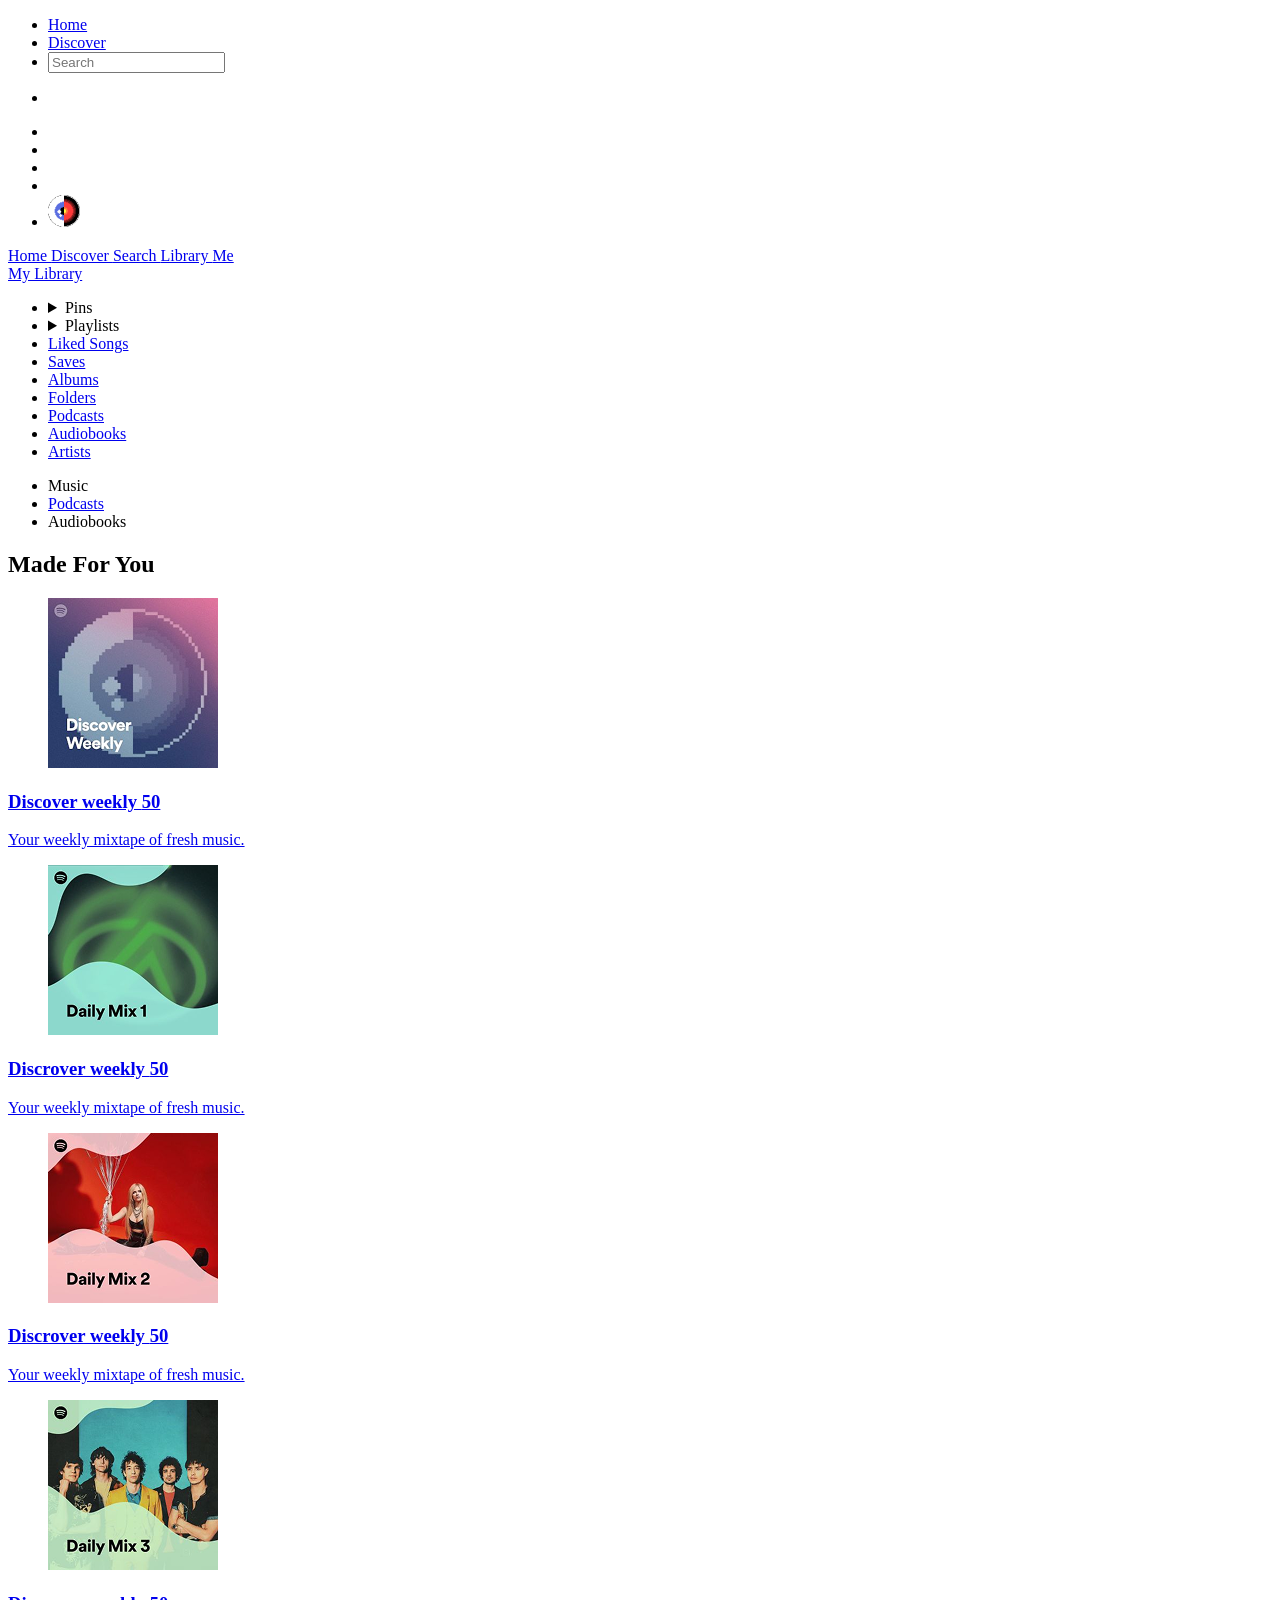
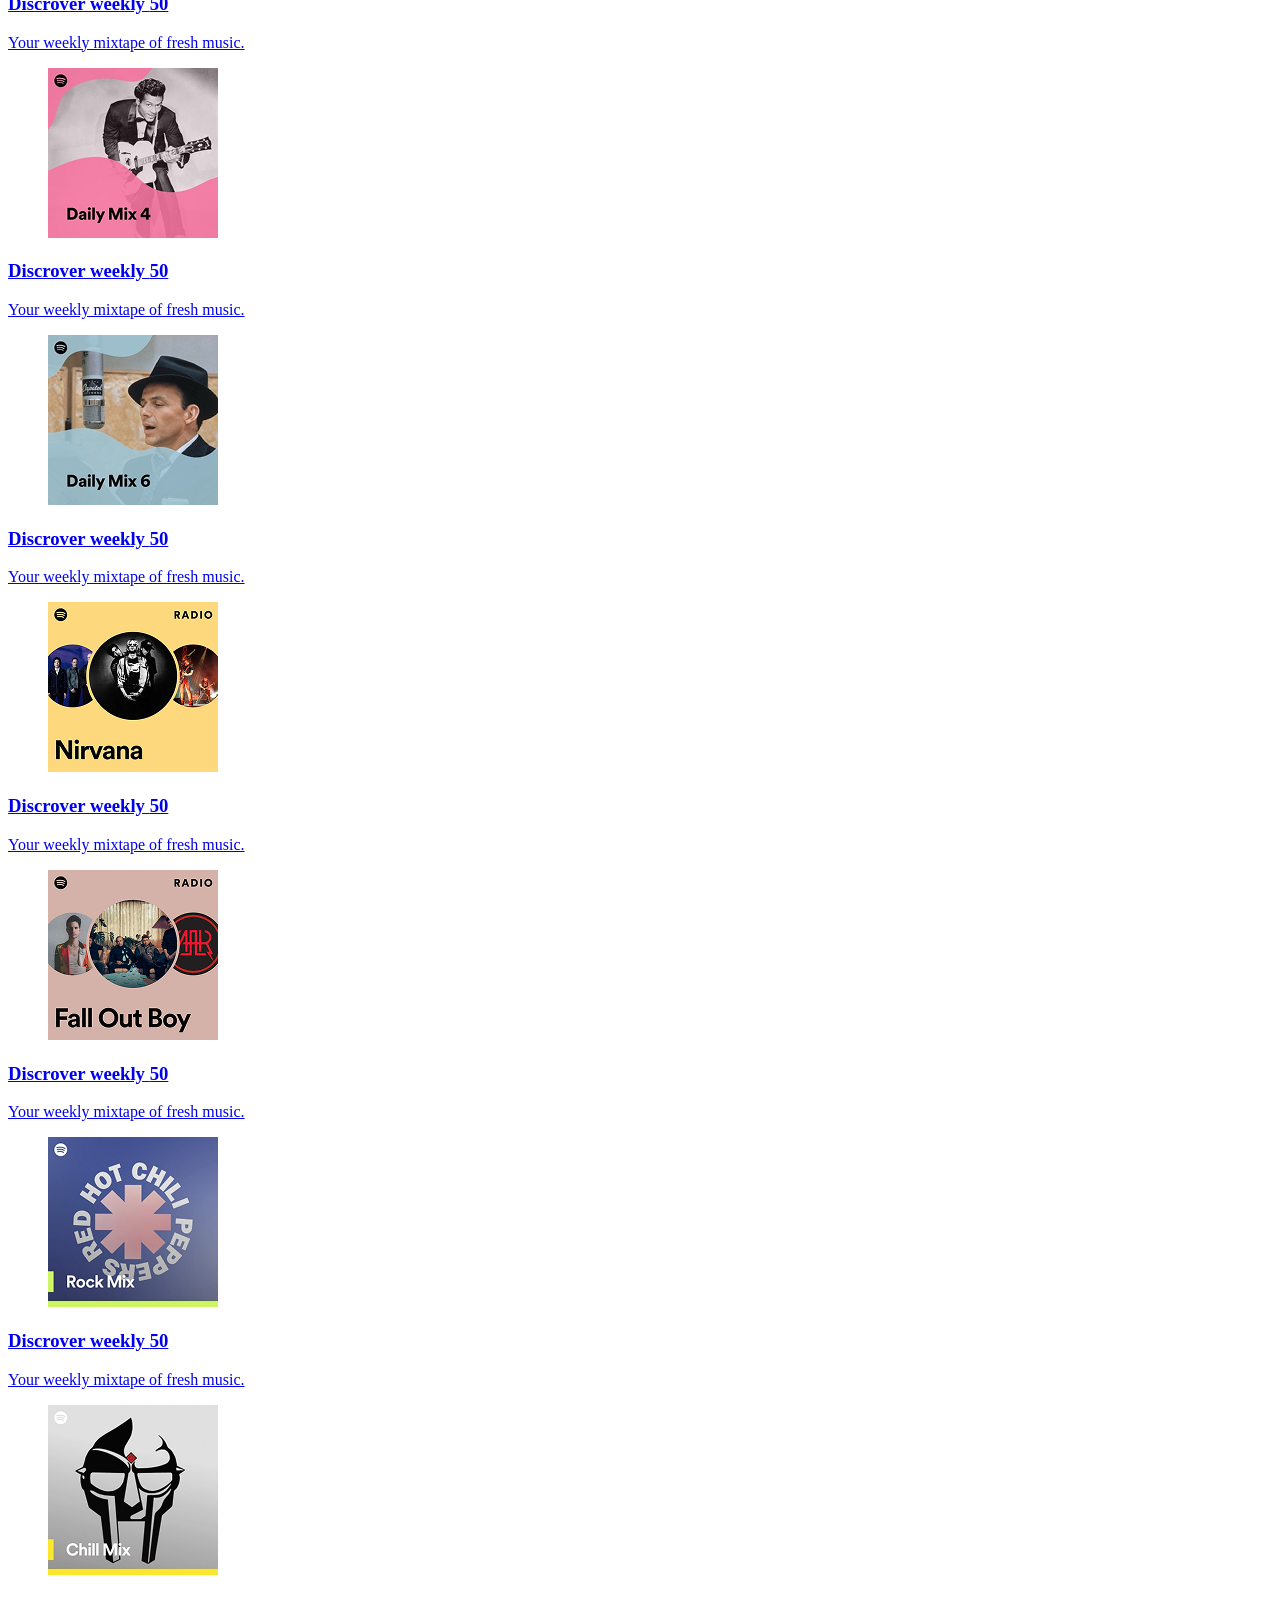
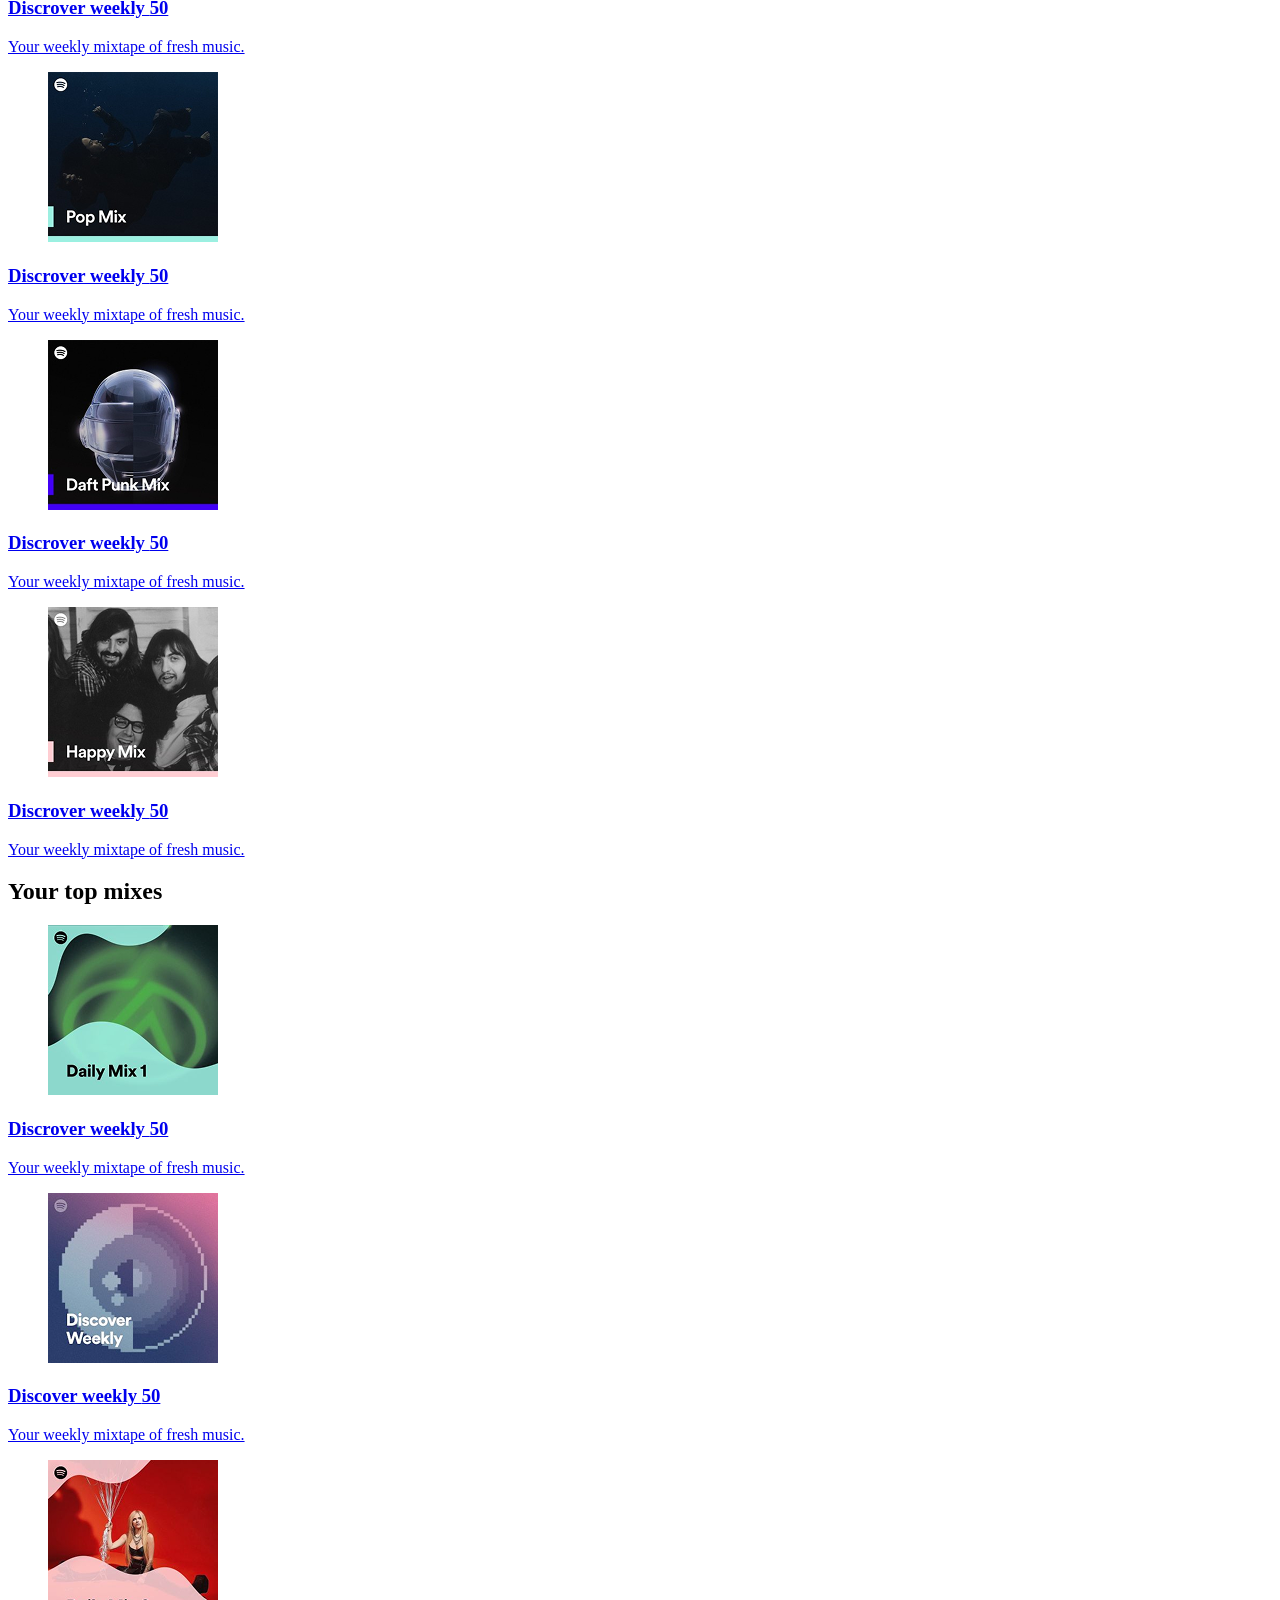
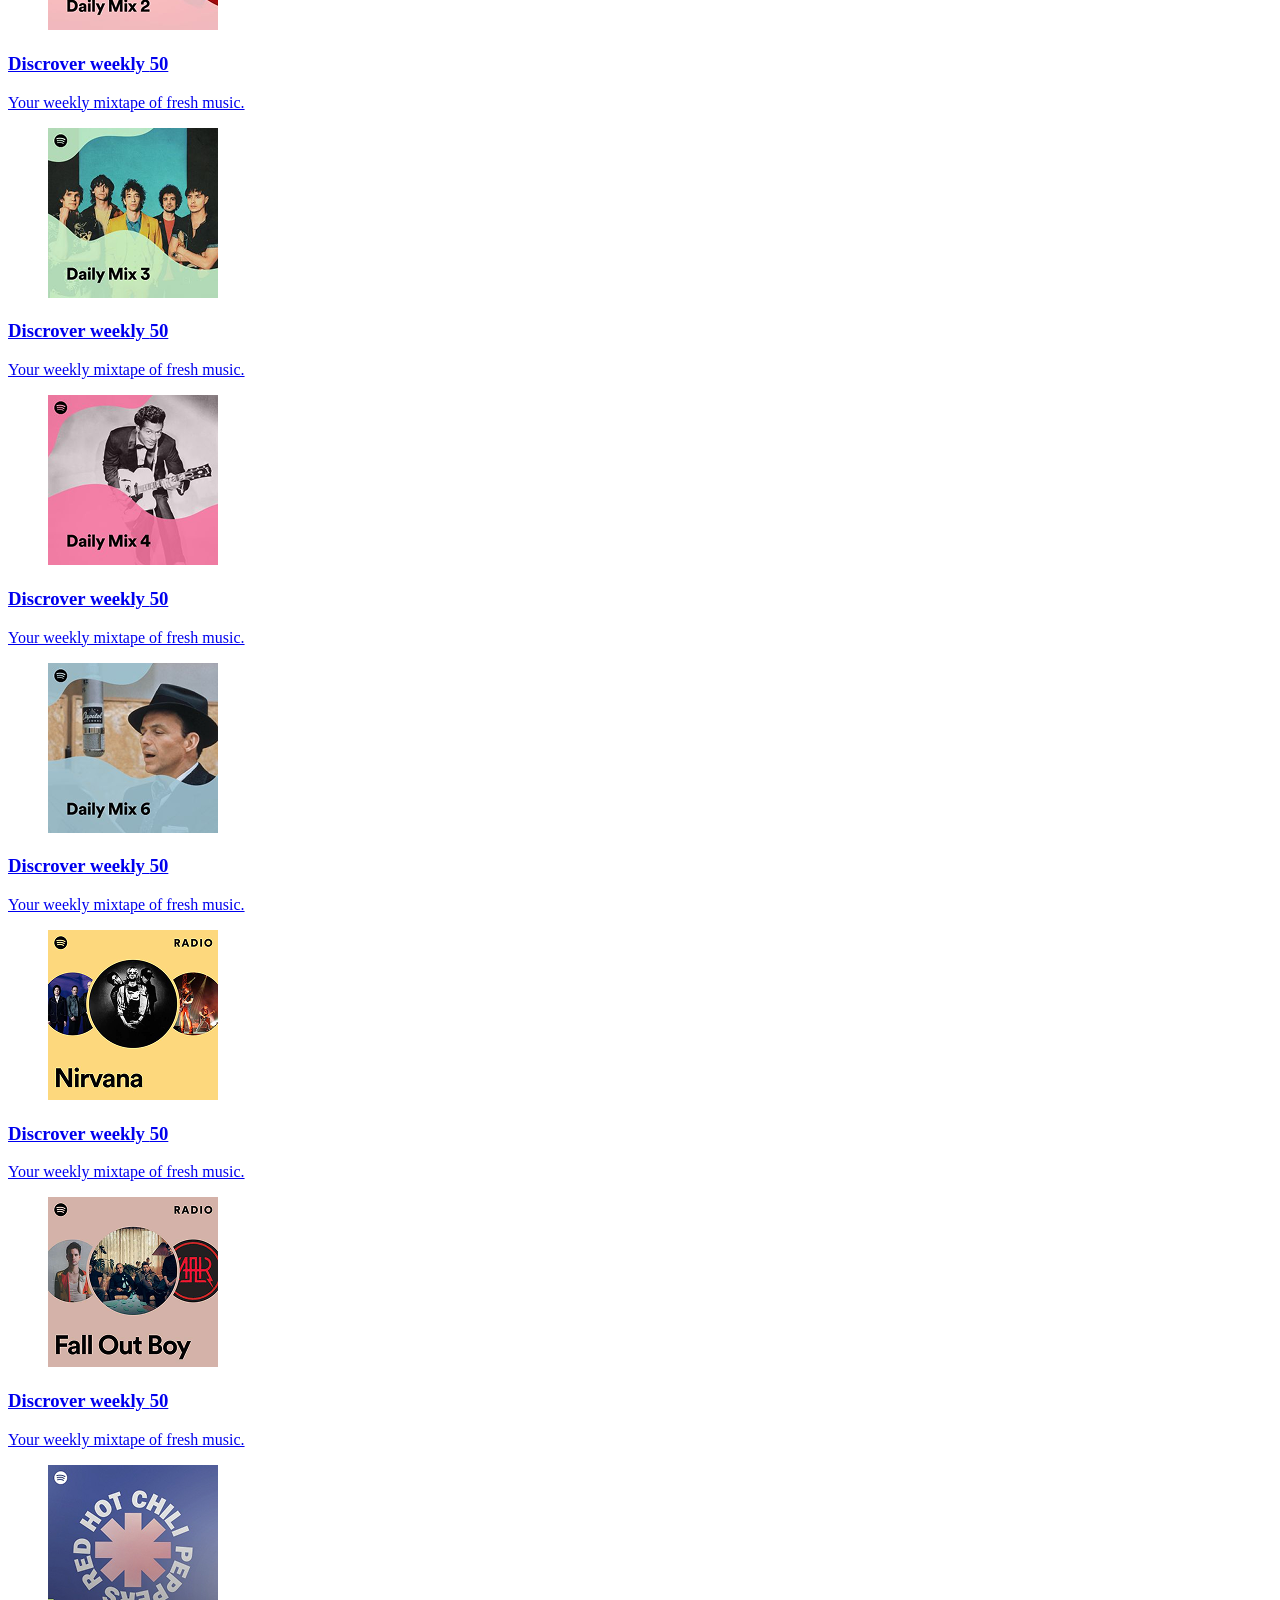
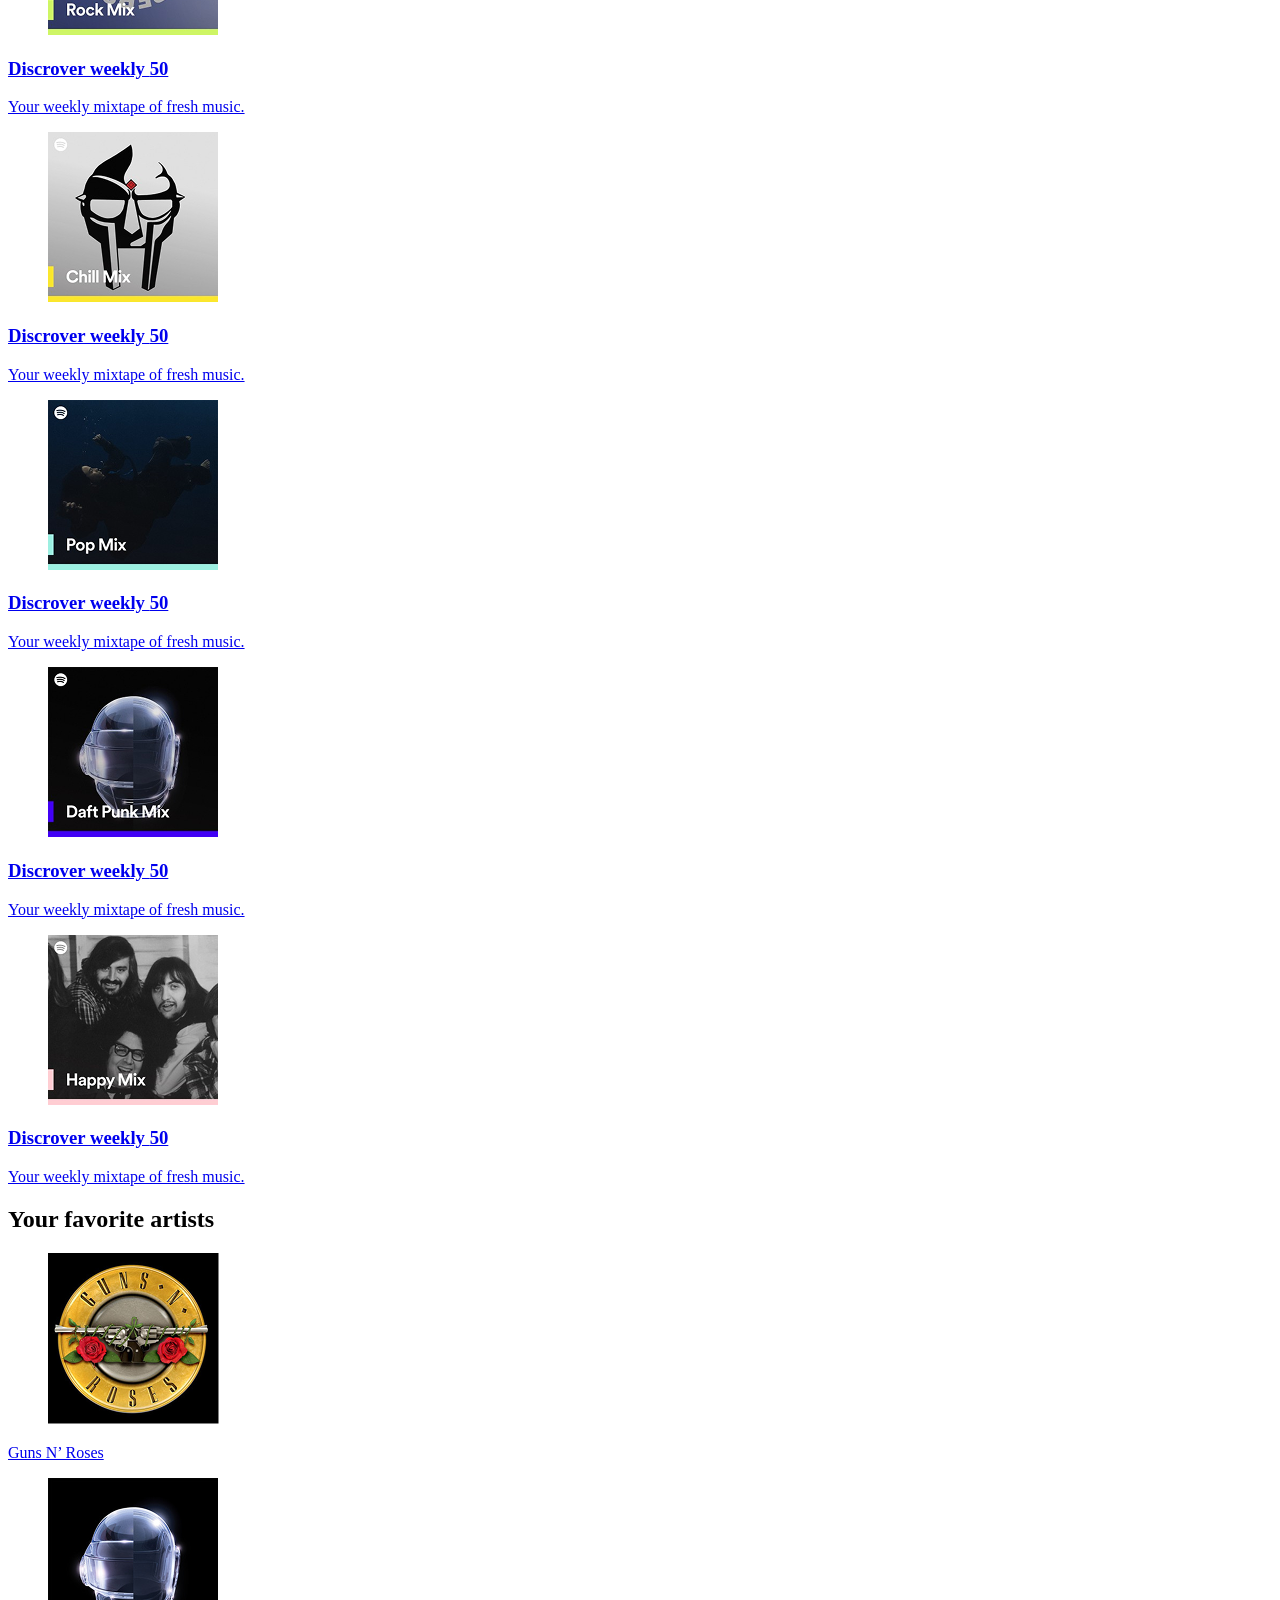
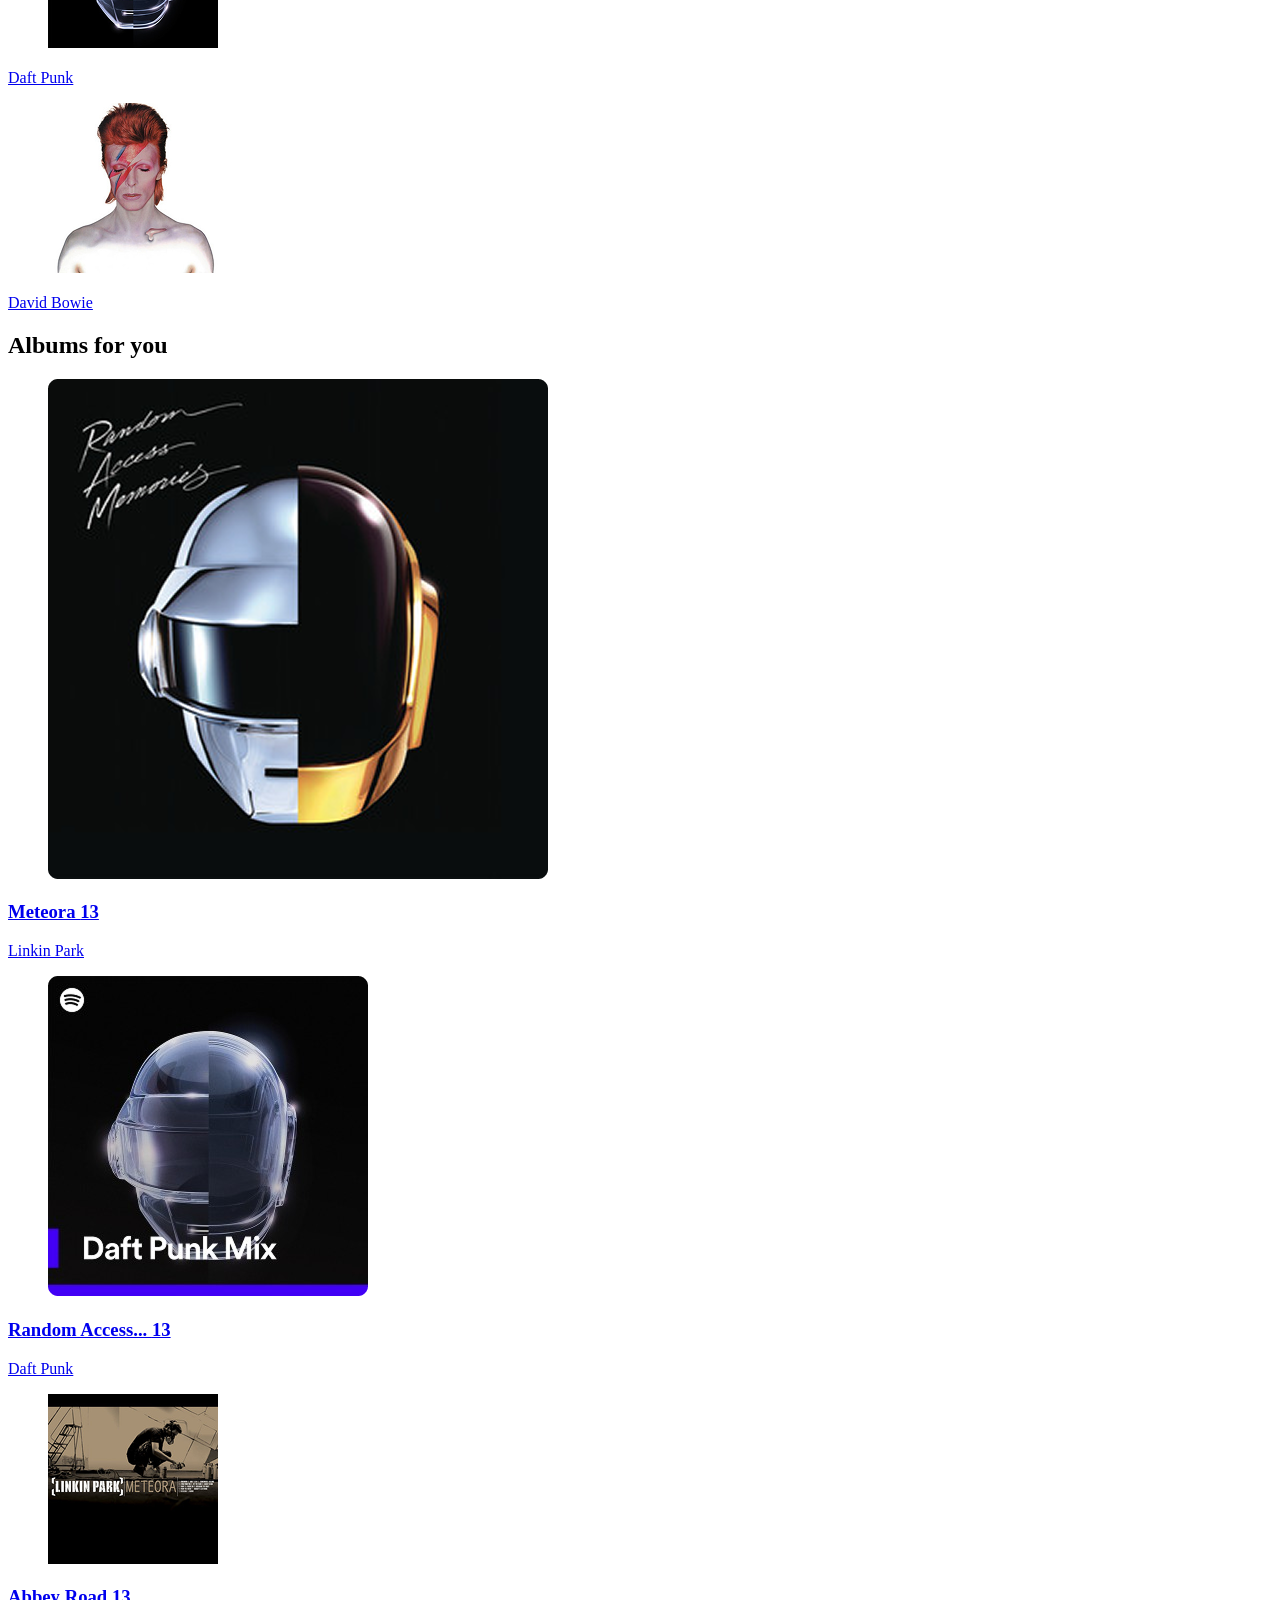
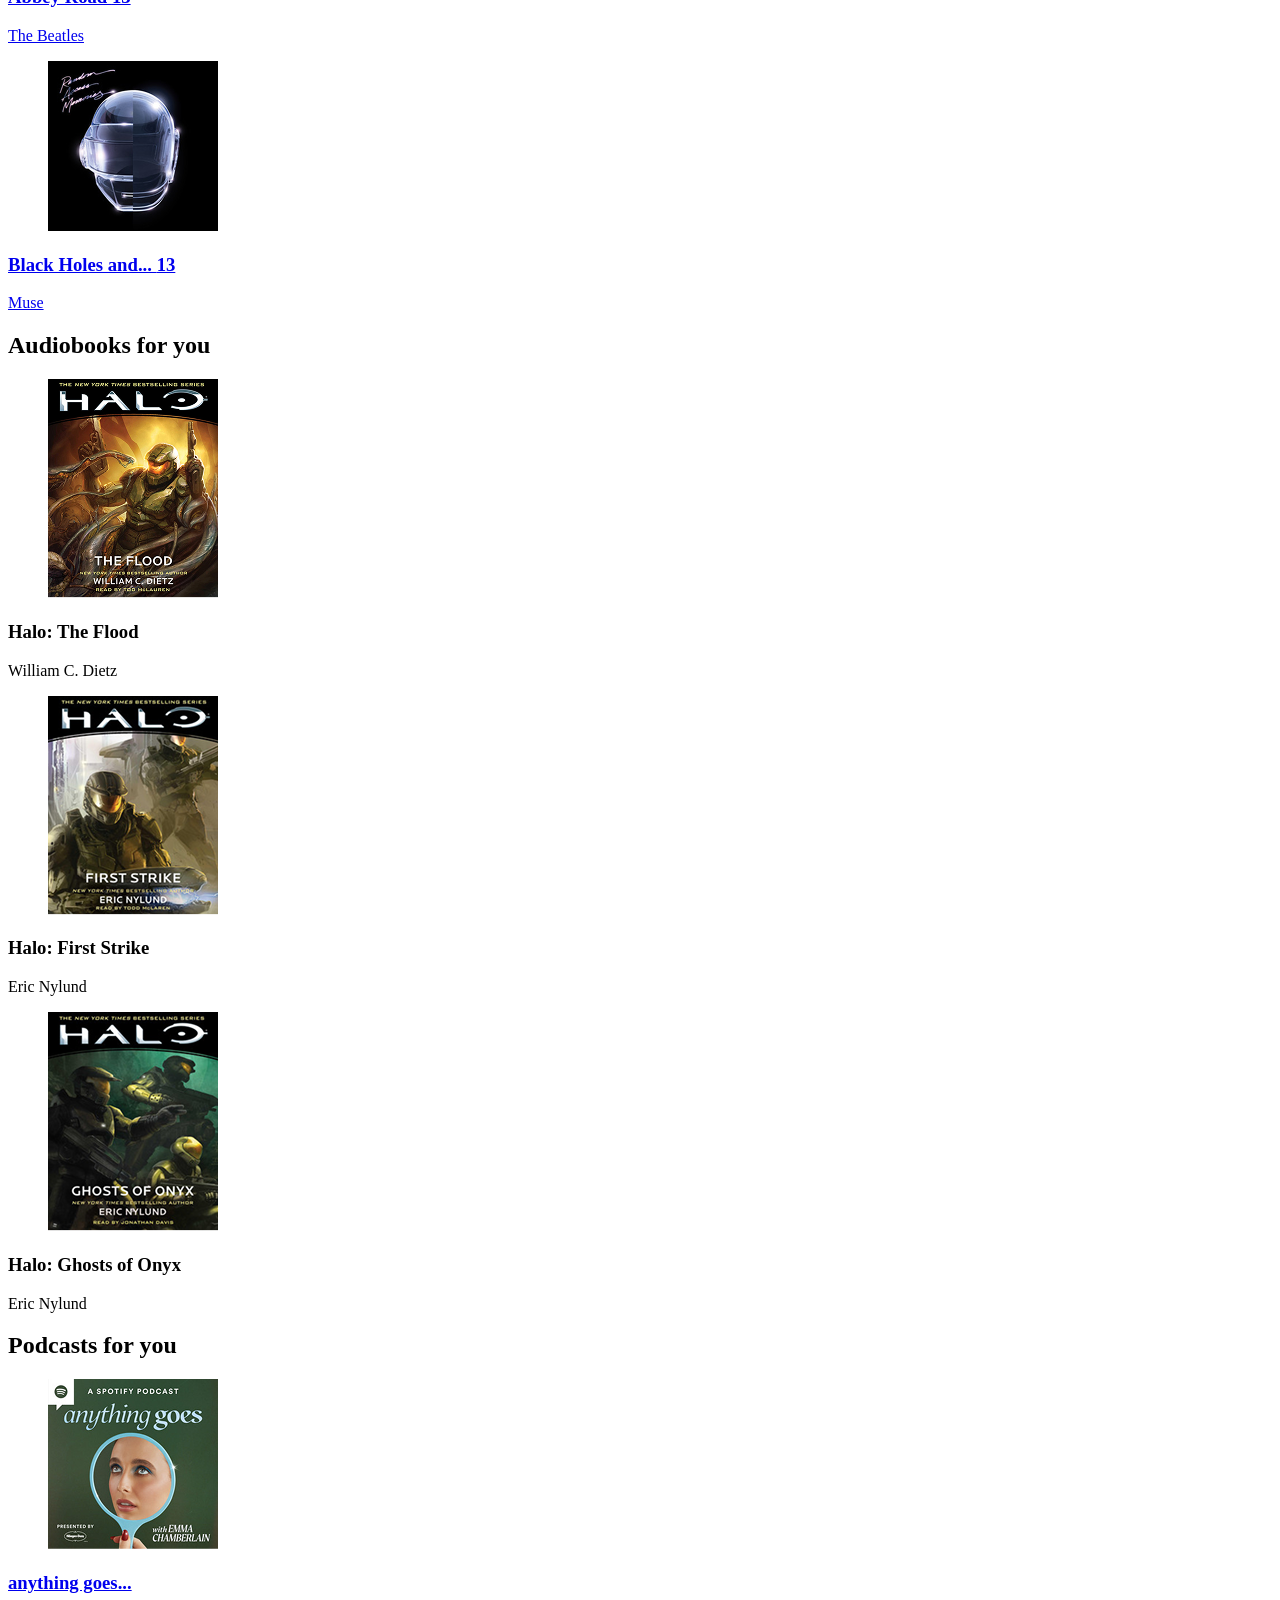
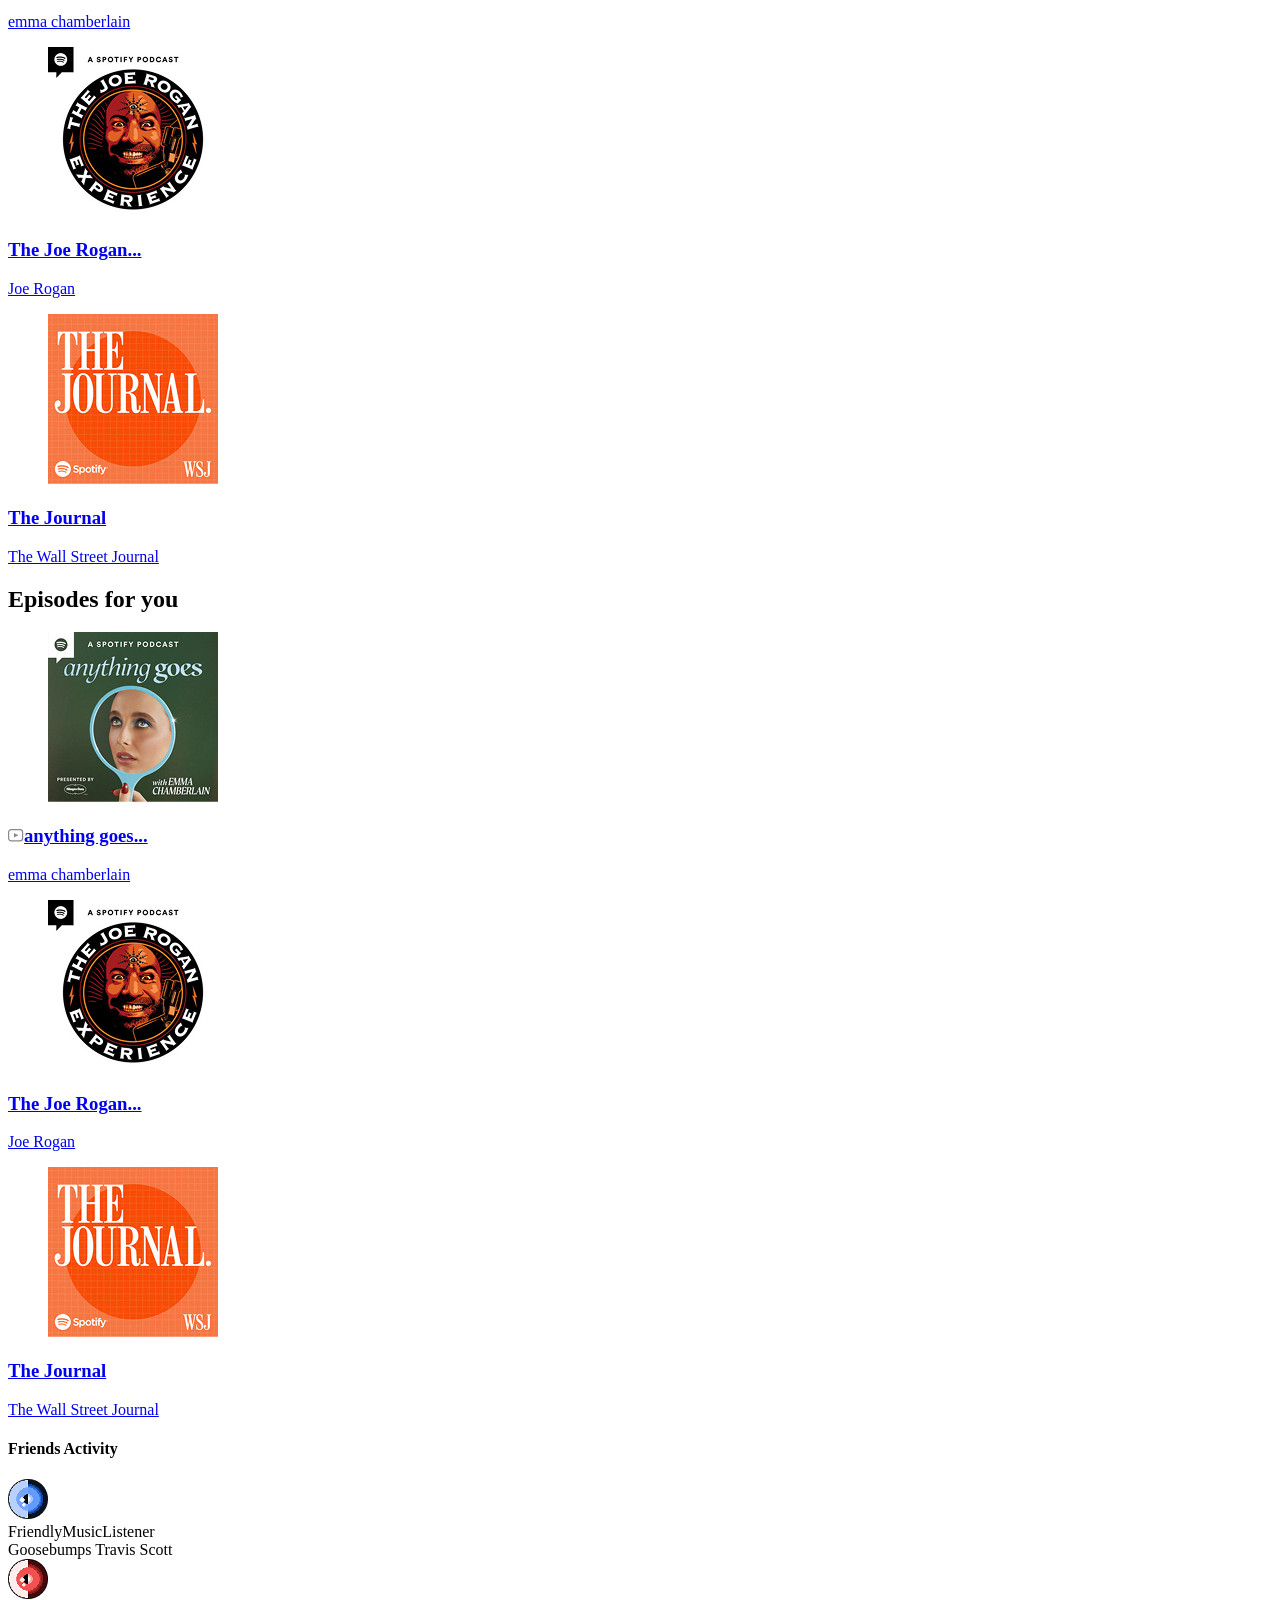
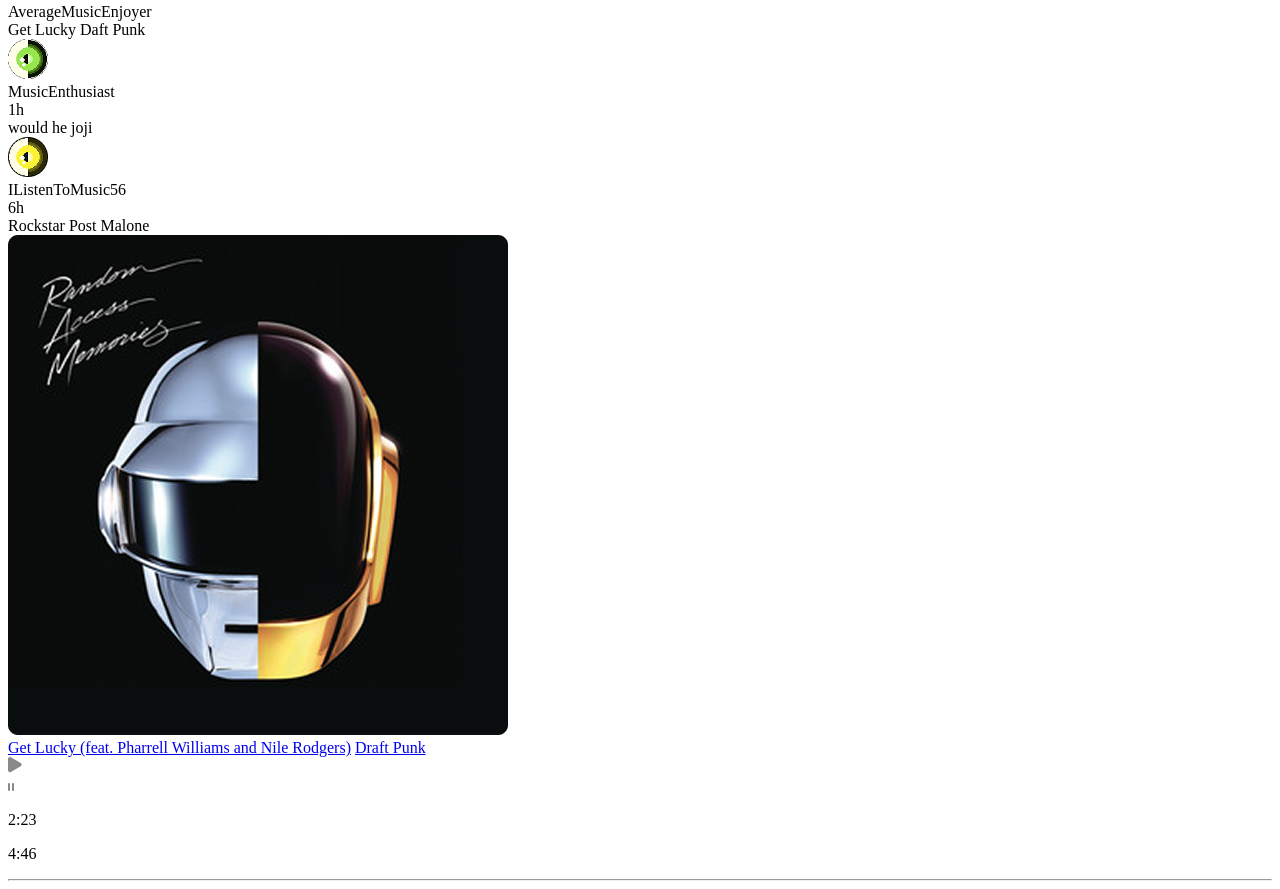
==== index.html @ 03cd33aa "first commit" ====
<!doctype html>
<html lang="en">
	<head>
		<meta charset="UTF-8" />
		<meta name="viewport" content="width=device-width, initial-scale=1.0" />
		<meta
			name="description"
			content="This is Georgian Spotify Template
		/>
		<link rel="stylesheet" href="assets/styles/style.css" />
		<link rel="icon" href="./assets/img/favicon.ico" type="image/x-icon" />
		<title>Georgian Spotify</title>
	</head>
	<body class="app">
		<header class="header">
			<div class="header-wrapper">
				<!-- desktop -->
				<nav class="navigation">
					<ul class="top-nav-ul left-ul">
						<li>
							<a class="active" href="./index.html">
								<div class="img-div">
									<i class="icons icon-home"></i>
								</div>
								Home
							</a>
						</li>
						<li>
							<a href="./pages/discover.html">
								<div class="img-div">
									<i class="icons icon-discover"></i>
								</div>

								<span>Discover</span>
							</a>
						</li>
						<li>
							<form action="./pages/search.html">
								<div class="img-div search-wrapper">
									<label for="search">
										<i class="icons icon-search"></i>
									</label>
									<input
										id="search"
										type="search"
										placeholder="Search"
									/>
								</div>
							</form>
						</li>
					</ul>
				</nav>
				<nav class="side-nav top-nav">
					<ul class="top-nav-ul">
						<li>
							<div
								class="theme-toggle dark"
								id="theme-toggle"
							></div>
						</li>
						<li>
							<a href="#">
								<i class="icons icon-notification"></i>
							</a>
						</li>
						<li>
							<a href="#">
								<i class="icons icon-lock"></i>
							</a>
						</li>
						<li>
							<a href="#">
								<i class="icons icon-users"></i>
							</a>
						</li>
						<li>
							<a href="#">
								<i class="icons icon-settings"></i>
							</a>
						</li>
						<li class="no-hover">
							<a href="./pages/profile.html">
								<img
									src="./assets/img/icons/user.svg"
									alt="Profile"
								/>
							</a>
						</li>
					</ul>
				</nav>
			</div>
			<!-- Mobile navigation -->
			<nav class="mobile-nav">
				<a class="active" href="./index.html">
					<i class="icons icon-home-inactive icon-green"></i>
					Home
				</a>
				<a href="./pages/discover.html">
					<i class="icons icon-discover icon-green"></i>
					Discover
				</a>
				<a href="./pages/search.html">
					<i class="icons icon-search icon-green"></i>
					Search
				</a>
				<a href="./pages/library.html">
					<i class="icons icon-library icon-green"></i>
					Library
				</a>
				<a href="./pages/profile.html">
					<i class="icons icon-me icon-green"></i>
					Me
				</a>
			</nav>
		</header>
		<aside class="sidebar">
			<div class="sidebar-heading">
				<a href="./pages/library.html"
					><i class="icons icon-library"></i> My Library</a
				>
			</div>
			<nav class="sidebar-menu">
				<ul>
					<li>
						<details class="nav__dropdown">
							<summary class="nav__link">
								<i class="icons icon-pin"></i>
								Pins
							</summary>
							<ul class="nav__sub">
								<li><a href="./pages/album.html">Albums</a></li>
								<li>
									<a href="./pages/artist.html">Artists</a>
								</li>
								<li>
									<a href="./pages/playlist.html">Playlists</a>
								</li>
							</ul>
						</details>
					</li>
					<li>
						<details class="nav__dropdown">
							<summary class="nav__link">
								<i class="icons icon-playlist"></i>
								Playlists
							</summary>
							<ul class="nav__sub">
								<li><a href="./pages/album.html">Albums</a></li>
								<li>
									<a href="./pages/artist.html">Artists</a>
								</li>
								<li>
									<a href="./pages/playlist.html">Playlists</a>
								</li>
							</ul>
						</details>
					</li>
					<li>
						<a href="./pages/song.html">
							<i class="icons icon-hearth"></i>
							<span>Liked Songs</span>
						</a>
					</li>
					<li>
						<a href="#">
							<i class="icons icon-bookmark"></i>
							<span>Saves</span>
						</a>
					</li>
					<li>
						<a href="./pages/album.html">
							<i class="icons icon-album"></i>
							<span>Albums</span>
						</a>
					</li>
					<li>
						<a href="#">
							<i class="icons icon-folder"></i>
							<span>Folders</span>
						</a>
					</li>
					<li>
						<a href="./pages/podcast.html">
							<i class="icons icon-podcast"></i>
							<span>Podcasts</span>
						</a>
					</li>
					<li>
						<a href="#">
							<i class="icons icon-audiobook"></i>
							<span>Audiobooks</span>
						</a>
					</li>
					<li>
						<a href="./pages/artist.html">
							<i class="icons icon-artists"></i>
							<span>Artists</span>
						</a>
					</li>
				</ul>
			</nav>
		</aside>
		<main class="main">
			<div class="main-inner">
				<header class="filters-wrapper">
					<div class="filters-nav">
						<nav>
							<ul>
								<li class="active">Music</li>
								<li><a href="./pages/podcast.html">Podcasts</a></li>
								<li>Audiobooks</li>
							</ul>
						</nav>
					</div>
					<i class="icons icon-sort"></i>
				</header>
				<section class="section-wrapper">
					<div class="content-wrapper">
						<div class="section-title">
							<h2>Made For You</h2>
							<div class="slide-controls">
								<a href="#"
									><i
										class="icons icon-arrow-left-big icon-sm"
									></i
								></a>
								<a href="#"
									><i
										class="icons icon-arrow-right-big icon-sm"
									></i
								></a>
								<a href="#"><i class="icons icon-dots"></i></a>
							</div>
						</div>
						<div class="section-content">
							<article class="card">
								<a
									href="./pages/playlist.html"
									class="card stack"
								>
									<figure class="card__cover">
										<img
											src="./assets/img/covers/cover_1.png"
											class="card-image"
											alt="Cover image 1"
										/>
									</figure>
									<h3>
										Discover weekly
										<span class="red">50</span>
									</h3>
									<p>Your weekly mixtape of fresh music.</p>
								</a>
							</article>
							<article class="card">
								<a
									href="./pages/playlist.html"
									class="card stack"
								>
									<figure>
										<img
											src="./assets/img/covers/cover_2.png"
											class="card-image"
											alt="Cover image 1"
										/>
									</figure>
									<h3>
										Discrover weekly
										<span class="red">50</span>
									</h3>
									<p>Your weekly mixtape of fresh music.</p>
								</a>
							</article>
							<article class="card">
								<a
									href="./pages/playlist.html"
									class="card stack"
								>
									<figure>
										<img
											src="./assets/img/covers/cover_3.png"
											class="card-image"
											alt="Cover image 3"
										/>
									</figure>
									<h3>
										Discrover weekly
										<span class="red">50</span>
									</h3>
									<p>Your weekly mixtape of fresh music.</p>
								</a>
							</article>
							<article class="card">
								<a
									href="./pages/playlist.html"
									class="card stack"
								>
									<figure>
										<img
											src="./assets/img/covers/cover_4.png"
											class="card-image"
											alt="Cover image 4"
										/>
									</figure>
									<h3>
										Discrover weekly
										<span class="red">50</span>
									</h3>
									<p>Your weekly mixtape of fresh music.</p>
								</a>
							</article>
							<article class="card">
								<a
									href="./pages/playlist.html"
									class="card stack"
								>
									<figure>
										<img
											src="./assets/img/covers/cover_5.png"
											class="card-image"
											alt="Cover image 5"
										/>
									</figure>
									<h3>
										Discrover weekly
										<span class="red">50</span>
									</h3>
									<p>Your weekly mixtape of fresh music.</p>
								</a>
							</article>
							<article class="card">
								<a
									href="./pages/playlist.html"
									class="card stack"
								>
									<figure>
										<img
											src="./assets/img/covers/cover_6.png"
											class="card-image"
											alt="Cover image 6"
										/>
									</figure>
									<h3>
										Discrover weekly
										<span class="red">50</span>
									</h3>
									<p>Your weekly mixtape of fresh music.</p>
								</a>
							</article>
							<article class="card">
								<a
									href="./pages/playlist.html"
									class="card stack"
								>
									<figure>
										<img
											src="./assets/img/covers/cover_7.png"
											class="card-image"
											alt="Cover image 7"
										/>
									</figure>
									<h3>
										Discrover weekly
										<span class="red">50</span>
									</h3>
									<p>Your weekly mixtape of fresh music.</p>
								</a>
							</article>
							<article class="card">
								<a
									href="./pages/playlist.html"
									class="card stack"
								>
									<figure>
										<img
											src="./assets/img/covers/cover_8.png"
											class="card-image"
											alt="Cover image 7"
										/>
									</figure>
									<h3>
										Discrover weekly
										<span class="red">50</span>
									</h3>
									<p>Your weekly mixtape of fresh music.</p>
								</a>
							</article>
							<article class="card">
								<a
									href="./pages/playlist.html"
									class="card stack"
								>
									<figure>
										<img
											src="./assets/img/covers/cover_9.png"
											class="card-image"
											alt="Cover image 7"
										/>
									</figure>
									<h3>
										Discrover weekly
										<span class="red">50</span>
									</h3>
									<p>Your weekly mixtape of fresh music.</p>
								</a>
							</article>
							<article class="card">
								<a
									href="./pages/playlist.html"
									class="card stack"
								>
									<figure>
										<img
											src="./assets/img/covers/cover_10.png"
											class="card-image"
											alt="Cover image 7"
										/>
									</figure>
									<h3>
										Discrover weekly
										<span class="red">50</span>
									</h3>
									<p>Your weekly mixtape of fresh music.</p>
								</a>
							</article>
							<article class="card">
								<a
									href="./pages/playlist.html"
									class="card stack"
								>
									<figure>
										<img
											src="./assets/img/covers/cover_11.png"
											class="card-image"
											alt="Cover image 7"
										/>
									</figure>
									<h3>
										Discrover weekly
										<span class="red">50</span>
									</h3>
									<p>Your weekly mixtape of fresh music.</p>
								</a>
							</article>
							<article class="card">
								<a
									href="./pages/playlist.html"
									class="card stack"
								>
									<figure>
										<img
											src="./assets/img/covers/cover_12.png"
											class="card-image"
											alt="Cover image 7"
										/>
									</figure>
									<h3>
										Discrover weekly
										<span class="red">50</span>
									</h3>
									<p>Your weekly mixtape of fresh music.</p>
								</a>
							</article>
							<article class="card">
								<a
									href="./pages/playlist.html"
									class="card stack"
								>
									<figure>
										<img
											src="./assets/img/covers/cover_13.png"
											class="card-image"
											alt="Cover image 7"
										/>
									</figure>
									<h3>
										Discrover weekly
										<span class="red">50</span>
									</h3>
									<p>Your weekly mixtape of fresh music.</p>
								</a>
							</article>
						</div>
					</div>
				</section>
				<section class="section-wrapper">
					<div class="content-wrapper">
						<div class="section-title">
							<h2>Your top mixes</h2>
							<div class="slide-controls">
								<a href="#"
									><i
										class="icons icon-arrow-left-big icon-sm"
									></i
								></a>
								<a href="#"
									><i
										class="icons icon-arrow-right-big icon-sm"
									></i
								></a>
								<a href="#"><i class="icons icon-dots"></i></a>
							</div>
						</div>
						<div class="section-content">
							<article class="card">
								<a
									href="./pages/playlist.html"
									class="card stack"
								>
									<figure>
										<img
											src="./assets/img/covers/cover_2.png"
											class="card-image"
											alt="Cover image 1"
										/>
									</figure>
									<h3>
										Discrover weekly
										<span class="red">50</span>
									</h3>
									<p>Your weekly mixtape of fresh music.</p>
								</a>
							</article>
							<article class="card">
								<a
									href="./pages/playlist.html"
									class="card stack"
								>
									<figure class="card__cover">
										<img
											src="./assets/img/covers/cover_1.png"
											class="card-image"
											alt="Cover image 1"
										/>
									</figure>
									<h3>
										Discover weekly
										<span class="red">50</span>
									</h3>
									<p>Your weekly mixtape of fresh music.</p>
								</a>
							</article>
							<article class="card">
								<a
									href="./pages/playlist.html"
									class="card stack"
								>
									<figure>
										<img
											src="./assets/img/covers/cover_3.png"
											class="card-image"
											alt="Cover image 3"
										/>
									</figure>
									<h3>
										Discrover weekly
										<span class="red">50</span>
									</h3>
									<p>Your weekly mixtape of fresh music.</p>
								</a>
							</article>
							<article class="card">
								<a
									href="./pages/playlist.html"
									class="card stack"
								>
									<figure>
										<img
											src="./assets/img/covers/cover_4.png"
											class="card-image"
											alt="Cover image 4"
										/>
									</figure>
									<h3>
										Discrover weekly
										<span class="red">50</span>
									</h3>
									<p>Your weekly mixtape of fresh music.</p>
								</a>
							</article>
							<article class="card">
								<a
									href="./pages/playlist.html"
									class="card stack"
								>
									<figure>
										<img
											src="./assets/img/covers/cover_5.png"
											class="card-image"
											alt="Cover image 5"
										/>
									</figure>
									<h3>
										Discrover weekly
										<span class="red">50</span>
									</h3>
									<p>Your weekly mixtape of fresh music.</p>
								</a>
							</article>
							<article class="card">
								<a
									href="./pages/playlist.html"
									class="card stack"
								>
									<figure>
										<img
											src="./assets/img/covers/cover_6.png"
											class="card-image"
											alt="Cover image 6"
										/>
									</figure>
									<h3>
										Discrover weekly
										<span class="red">50</span>
									</h3>
									<p>Your weekly mixtape of fresh music.</p>
								</a>
							</article>
							<article class="card">
								<a
									href="./pages/playlist.html"
									class="card stack"
								>
									<figure>
										<img
											src="./assets/img/covers/cover_7.png"
											class="card-image"
											alt="Cover image 7"
										/>
									</figure>
									<h3>
										Discrover weekly
										<span class="red">50</span>
									</h3>
									<p>Your weekly mixtape of fresh music.</p>
								</a>
							</article>
							<article class="card">
								<a
									href="./pages/playlist.html"
									class="card stack"
								>
									<figure>
										<img
											src="./assets/img/covers/cover_8.png"
											class="card-image"
											alt="Cover image 7"
										/>
									</figure>
									<h3>
										Discrover weekly
										<span class="red">50</span>
									</h3>
									<p>Your weekly mixtape of fresh music.</p>
								</a>
							</article>
							<article class="card">
								<a
									href="./pages/playlist.html"
									class="card stack"
								>
									<figure>
										<img
											src="./assets/img/covers/cover_9.png"
											class="card-image"
											alt="Cover image 7"
										/>
									</figure>
									<h3>
										Discrover weekly
										<span class="red">50</span>
									</h3>
									<p>Your weekly mixtape of fresh music.</p>
								</a>
							</article>
							<article class="card">
								<a
									href="./pages/playlist.html"
									class="card stack"
								>
									<figure>
										<img
											src="./assets/img/covers/cover_10.png"
											class="card-image"
											alt="Cover image 7"
										/>
									</figure>
									<h3>
										Discrover weekly
										<span class="red">50</span>
									</h3>
									<p>Your weekly mixtape of fresh music.</p>
								</a>
							</article>
							<article class="card">
								<a
									href="./pages/playlist.html"
									class="card stack"
								>
									<figure>
										<img
											src="./assets/img/covers/cover_11.png"
											class="card-image"
											alt="Cover image 7"
										/>
									</figure>
									<h3>
										Discrover weekly
										<span class="red">50</span>
									</h3>
									<p>Your weekly mixtape of fresh music.</p>
								</a>
							</article>
							<article class="card">
								<a
									href="./pages/playlist.html"
									class="card stack"
								>
									<figure>
										<img
											src="./assets/img/covers/cover_12.png"
											class="card-image"
											alt="Cover image 7"
										/>
									</figure>
									<h3>
										Discrover weekly
										<span class="red">50</span>
									</h3>
									<p>Your weekly mixtape of fresh music.</p>
								</a>
							</article>
							<article class="card">
								<a
									href="./pages/playlist.html"
									class="card stack"
								>
									<figure>
										<img
											src="./assets/img/covers/cover_13.png"
											class="card-image"
											alt="Cover image 7"
										/>
									</figure>
									<h3>
										Discrover weekly
										<span class="red">50</span>
									</h3>
									<p>Your weekly mixtape of fresh music.</p>
								</a>
							</article>
						</div>
					</div>
				</section>
				<section class="section-wrapper">
					<div class="content-wrapper">
						<div class="section-title">
							<h2>Your favorite artists</h2>
							<div class="slide-controls">
								<a href="#"
									><i
										class="icons icon-arrow-left-big icon-sm"
									></i
								></a>
								<a href="#"
									><i
										class="icons icon-arrow-right-big icon-sm"
									></i
								></a>
								<a href="#"><i class="icons icon-dots"></i></a>
							</div>
						</div>
						<div class="section-content">
							<article class="card artists">
								<a href="./pages/artist.html">
									<figure>
										<img
											src="./assets/img/artists/artist_1.png"
											class="card-image circle"
											alt="Cover image 7"
										/>
									</figure>
									<span class="artist-name"
										>Guns N’ Roses</span
									>
								</a>
							</article>
							<article class="card artists">
								<a href="./pages/artist.html">
									<figure>
										<img
											src="./assets/img/artists/artist_2.png"
											class="card-image circle"
											alt="Cover image 3"
										/>
									</figure>
									<span class="artist-name">Daft Punk</span>
								</a>
							</article>
							<article class="card artists">
								<a href="./pages/artist.html">
									<figure>
										<img
											src="./assets/img/artists/artist_3.png"
											class="card-image circle"
											alt="Cover image 7"
										/>
									</figure>
									<span class="artist-name">David Bowie</span>
								</a>
							</article>
						</div>
					</div>
				</section>
				<section class="section-wrapper">
					<div class="content-wrapper">
						<div class="section-title">
							<h2>Albums for you</h2>
							<div class="slide-controls">
								<a href="#"
									><i
										class="icons icon-arrow-left-big icon-sm"
									></i
								></a>
								<a href="#"
									><i
										class="icons icon-arrow-right-big icon-sm"
									></i
								></a>
								<a href="#"><i class="icons icon-dots"></i></a>
							</div>
						</div>
						<div class="section-content">
							<article class="card albums">
								<a href="./pages/album.html">
									<figure>
										<img
											src="./assets/img/albums/album_1.png"
											class="card-image"
											alt="Cover image 6"
										/>
									</figure>
									<h3>Meteora <span>13</span></h3>
									<p>Linkin Park</p>
								</a>
							</article>
							<article class="card albums">
								<a href="./pages/album.html">
									<figure>
										<img
											src="./assets/img/albums/album_2.png"
											class="card-image"
											alt="Cover image 7"
										/>
									</figure>
									<h3>Random Access... <span>13</span></h3>
									<p>Daft Punk</p>
								</a>
							</article>
							<article class="card albums">
								<a href="./pages/album.html">
									<figure>
										<img
											src="./assets/img/albums/album_3.png"
											class="card-image"
											alt="Cover image 7"
										/>
									</figure>
									<h3>Abbey Road <span>13</span></h3>
									<p>The Beatles</p>
								</a>
							</article>
							<article class="card albums">
								<a href="./pages/album.html">
									<figure>
										<img
											src="./assets/img/albums/album_4.png"
											class="card-image"
											alt="Cover image 7"
										/>
									</figure>
									<h3>Black Holes and... <span>13</span></h3>
									<p>Muse</p>
								</a>
							</article>
						</div>
					</div>
				</section>
				<section class="section-wrapper">
					<div class="content-wrapper">
						<div class="section-title">
							<h2>Audiobooks for you</h2>
							<div class="slide-controls">
								<a href="#"
									><i
										class="icons icon-arrow-left-big icon-sm"
									></i
								></a>
								<a href="#"
									><i
										class="icons icon-arrow-right-big icon-sm"
									></i
								></a>
								<a href="#"><i class="icons icon-dots"></i></a>
							</div>
						</div>
						<div class="section-content">
							<article class="card audiobooks">
								<figure>
									<img
										src="./assets/img/audiobooks/audiobook_1.png"
										class="card-image"
										alt="Cover image 7"
									/>
								</figure>
								<h3>Halo: The Flood</h3>
								<p>William C. Dietz</p>
							</article>
							<article class="card audiobooks">
								<figure>
									<img
										src="./assets/img/audiobooks/audiobook_2.png"
										class="card-image"
										alt="Cover image 7"
									/>
								</figure>
								<h3>Halo: First Strike</h3>
								<p>Eric Nylund</p>
							</article>
							<article class="card audiobooks">
								<figure>
									<img
										src="./assets/img/audiobooks/audiobook_3.png"
										class="card-image"
										alt="Cover image 3"
									/>
								</figure>
								<h3>Halo: Ghosts of Onyx</h3>
								<p>Eric Nylund</p>
							</article>
						</div>
					</div>
				</section>
				<section class="section-wrapper">
					<div class="content-wrapper">
						<div class="section-title">
							<h2>Podcasts for you</h2>
							<div class="slide-controls">
								<a href="#"
									><i
										class="icons icon-arrow-left-big icon-sm"
									></i
								></a>
								<a href="#"
									><i
										class="icons icon-arrow-right-big icon-sm"
									></i
								></a>
								<a href="#"><i class="icons icon-dots"></i></a>
							</div>
						</div>
						<div class="section-content">
							<article class="card podcasts">
								<a href="./pages/podcast.html">
									<figure>
										<img
											src="./assets/img/podcasts/podcast_1.png"
											class="card-image"
											alt="Cover image 5"
										/>
									</figure>
									<div class="podcasts-title">
										<h3>anything goes...</h3>
										<p>emma chamberlain</p>
									</div>
								</a>
							</article>
							<article class="card podcasts">
								<a href="./pages/podcast.html">
									<figure>
										<img
											src="./assets/img/podcasts/podcast_2.png"
											class="card-image"
											alt="Cover image 7"
										/>
									</figure>
									<div class="podcasts-title">
										<h3>The Joe Rogan...</h3>
										<p>Joe Rogan</p>
									</div>
								</a>
							</article>
							<article class="card podcasts">
								<a href="./pages/podcast.html">
									<figure>
										<img
											src="./assets/img/podcasts/podcast_3.png"
											class="card-image"
											alt="Cover image 3"
										/>
									</figure>
									<div class="podcasts-title">
										<h3>The Journal</h3>
										<p>The Wall Street Journal</p>
									</div>
								</a>
							</article>
						</div>
					</div>
				</section>
				<section class="section-wrapper">
					<div class="content-wrapper">
						<div class="section-title">
							<h2>Episodes for you</h2>
							<div class="slide-controls">
								<a href="#"
									><i
										class="icons icon-arrow-left-big icon-sm"
									></i
								></a>
								<a href="#"
									><i
										class="icons icon-arrow-right-big icon-sm"
									></i
								></a>
								<a href="#"><i class="icons icon-dots"></i></a>
							</div>
						</div>
						<div class="section-content">
							<article class="card episodes">
								<a href="./pages/episode.html">
									<figure>
										<img
											src="./assets/img/episodes/episode_1.png"
											class="card-image"
											alt="Cover image 7"
										/>
									</figure>
									<div class="episodes-title">
										<h3>
											<img
												src="./assets/img/icons/play_bordered.svg"
												alt="Play icon"
											/>anything goes...
										</h3>
										<p>emma chamberlain</p>
									</div>
								</a>
							</article>
							<article class="card episodes">
								<a href="./pages/episode.html">
									<figure>
										<img
											src="./assets/img/episodes/episode_2.png"
											class="card-image"
											alt="Cover image 7"
										/>
									</figure>
									<div class="episodes-title">
										<h3>The Joe Rogan...</h3>
										<p>Joe Rogan</p>
									</div>
								</a>
							</article>
							<article class="card episodes">
								<a href="./pages/episode.html">
									<figure>
										<img
											src="./assets/img/episodes/episode_3.png"
											class="card-image"
											alt="Cover image 7"
										/>
									</figure>
									<div class="episodes-title">
										<h3>The Journal</h3>
										<p>The Wall Street Journal</p>
									</div>
								</a>
							</article>
						</div>
					</div>
				</section>
			</div>
		</main>
		<aside class="activity">
			<div class="main-inner">
				<section class="section-wrapper">
					<div class="content-wrapper">
						<div class="section-title">
							<h4>Friends Activity</h4>
							<div class="slide-controls">
								<a href="#"
									><i class="icons icon-add-friend"></i
								></a>
								<a href="#"><i class="icons icon-close"></i></a>
							</div>
						</div>
						<div class="activity-content">
							<div class="activity-details">
								<div class="activity-icon">
									<img
										src="./assets/img/users/user_1.png"
										alt=""
									/>
								</div>
								<div class="activity-summary">
									<span class="title"
										>FriendlyMusicListener</span
									>
									<div class="description">
										<div class="activity-time now">
											<span class="now-bar"></span>
										</div>
										<div class="artist-information">
											<span class="album"
												>Goosebumps
											</span>
											<span class="artist"
												>Travis Scott</span
											>
										</div>
									</div>
								</div>
							</div>
							<div class="activity-details">
								<div class="activity-icon">
									<img
										src="./assets/img/users/user_2.png"
										alt=""
									/>
								</div>
								<div class="activity-summary">
									<span class="title"
										>AverageMusicEnjoyer</span
									>
									<div class="description">
										<div class="activity-time now">
											<span class="now-bar"></span>
										</div>
										<div class="artist-information">
											<span class="album"
												>Get Lucky
											</span>
											<span class="artist"
												>Daft Punk</span
											>
										</div>
									</div>
								</div>
							</div>
							<div class="activity-details">
								<div class="activity-icon">
									<img
										src="./assets/img/users/user_3.png"
										alt=""
									/>
								</div>
								<div class="activity-summary">
									<span class="title">MusicEnthusiast</span>
									<div class="description">
										<div class="activity-time">
											<span>1h</span>
										</div>
										<div class="artist-information">
											<span class="album">would he </span>
											<span class="artist">joji</span>
										</div>
									</div>
								</div>
							</div>
							<div class="activity-details">
								<div class="activity-icon">
									<img
										src="./assets/img/users/user_4.png"
										alt=""
									/>
								</div>
								<div class="activity-summary">
									<span class="title">IListenToMusic56</span>
									<div class="description">
										<div class="activity-time">
											<span>6h</span>
										</div>
										<div class="artist-information">
											<span class="album">Rockstar </span>
											<span class="artist"
												>Post Malone</span
											>
										</div>
									</div>
								</div>
							</div>
						</div>
					</div>
				</section>
			</div>
		</aside>
		<footer class="player">
			<div class="player-wrapper">
				<img src="./assets/img/albums/album_1.png" alt="Draft Punk" />

				<div class="music-title-author-wrapper">
					<a
						href="./pages/now-playing-text.html"
						class="scrolling-text"
						>Get Lucky (feat. Pharrell Williams and Nile Rodgers)</a
					>
					<a
						href="./pages/now-playing.html"
						class="scrolling-text-band"
						>Draft Punk</a
					>
				</div>
			</div>

			<div class="player-icons">
				<i class="icons icon-add-playlist icon-sm"></i>
				<img
					src="./assets/img/icons/player/play.svg"
					alt="play"
					class="play"
				/>
			</div>

			<div class="music-progress-bar"></div>

			<div class="advanced-player">
				<div class="advanced-player-wrapper">
					<div class="stop-button-wrapper">
						<img
							src="./assets/img/icons/player/pause.svg"
							alt="pause"
							class="pause"
						/>
					</div>
					<i class="icons icon-prev icon-sm"></i>
					<i class="icons icon-next icon-sm"></i>
					<i class="icons icon-shuffle icon-sm"></i>
					<i class="icons icon-repeat icon-sm"></i>
				</div>

				<div class="advanced-player-music-time-line">
					<p>2:23</p>
					<div class="advanced-music-progress-bar"></div>
					<p>4:46</p>
				</div>

				<i class="icons icon-volume"></i>
			</div>

			<div class="advanced-player-icons">
				<div class="wrapper-icons">
					<i class="icons icon-hearth"></i>
					<i class="icons icon-add-playlist"></i>
				</div>
				<a href="./pages/now-playing-music-section.html"
					><i class="icons icon-list"></i
				></a>
				<i class="icons icon-devices"></i>
				<i class="icons icon-dots"></i>
				<hr />
				<i class="icons icon-player_blue_icon icon-md"></i>
				<i class="icons icon-order icon-sm"></i>
			</div>
		</footer>
	</body>
	<script src="./assets/js/main.js"></script>
</html>
---- assets/styles/style.css ----
@charset "UTF-8";
@font-face {
  font-family: "Satoshi";
  font-display: swap;
  src: url("../fonts/Satoshi/Satoshi-Regular.ttf") format("truetype");
  font-weight: 400;
}
@font-face {
  font-family: "Satoshi";
  font-display: swap;
  src: url("../fonts/Satoshi/Satoshi-Medium.ttf") format("truetype");
  font-weight: 500;
}
@font-face {
  font-family: "Satoshi";
  font-display: swap;
  src: url("../fonts/Satoshi/Satoshi-Bold.ttf") format("truetype");
  font-weight: 700;
}
/* Background colors:  */
/* Fonts styles */
/*  Borders and border properties */
/* Border radius styles */
/* Hover effect colors: */
* {
  padding: 0;
  margin: 0;
  box-sizing: border-box;
}

html,
body {
  font-size: 62.5%;
  height: 100%;
}

body {
  font-family: "Satoshi", sans-serif;
  color: #898989;
  font-size: 1.6rem;
}

ul,
li {
  list-style: none;
}

a {
  text-decoration: none;
  color: #898989;
}

@keyframes nowBounce {
  0%, 100% {
    height: 0.5rem;
  }
  50% {
    height: 1.5rem;
  }
}
.now {
  position: relative;
  width: 3rem;
  height: 3rem;
}

.now::before,
.now::after,
.now span.now-bar {
  content: "";
  position: absolute;
  bottom: 0.6rem;
  left: 0.6rem;
  width: 0.3rem;
  background: #1ed760;
  border-radius: 0.2rem;
  animation: nowBounce 1s infinite ease-in-out;
}

.now::before {
  height: 0.6rem;
  animation-delay: 0s;
}

.now span.now-bar {
  left: 1.1rem;
  height: 1rem;
  animation-delay: 0.2s;
}

.now::after {
  left: 1.6rem;
  height: 0.8rem;
  animation-delay: 0.4s;
}

.close,
.pin {
  display: flex;
  align-items: center;
  justify-content: center;
  position: absolute;
  z-index: 99999999;
  top: 1rem;
  right: 1rem;
  background-color: #111111;
  padding: 1rem;
  border-radius: 50%;
}
.close:hover img,
.pin:hover img {
  filter: brightness(0) invert(1);
}

.follow {
  padding: 1rem 2rem;
  background: rgba(137, 137, 137, 0.25);
  border: 2px solid rgba(137, 137, 137, 0.25);
  border-radius: 44px;
  cursor: pointer;
  color: #e0e0e0;
}
.follow:hover {
  color: #ffffff;
  border: 0.2rem solid #ffffff;
}

.card {
  display: flex;
  justify-content: center;
  flex-direction: column;
  gap: 0.8rem;
  position: relative;
  border-radius: 0.8rem;
  flex-shrink: 0;
  cursor: pointer;
}
.card figure {
  position: relative;
  max-height: 18.1rem;
  height: 100%;
  width: 100%;
  margin-top: 12px;
}
.card .card-image {
  width: 100%;
  height: 100%;
  object-fit: cover;
  border-radius: 0.8rem;
  position: relative;
  z-index: 3;
}
.card h3 {
  display: flex;
  justify-content: space-between;
  font-size: 1.4rem;
  color: #898989;
}
.card p {
  font-size: 1.2rem;
  line-height: 1.6rem;
  letter-spacing: 0.03em;
}
.card.stack .card-image {
  border-top: 1px solid #202020;
}
.card.stack::before, .card.stack::after {
  content: "";
  position: absolute;
  top: 0.15rem;
  left: 0;
  width: 100%;
  height: 70%;
  background-image: var(--img-stack);
  background-size: cover;
  background-position: center;
  border-radius: 0.8rem;
  z-index: 2;
  filter: blur(0.05rem) brightness(0.6);
  transform: scale(0.95);
  border: 1px solid #202020;
}
.card.stack::after {
  top: -0.8rem;
  left: 0;
  transform: scale(0.9);
  z-index: 1;
  border: 1px solid #202020;
}
.card:hover {
  transform: scale(1.01);
  transition: transform 0.3s;
}

.artists {
  text-align: center;
  color: #e0e0e0;
  position: relative;
}
.artists .circle {
  border-radius: 50%;
}

.albums {
  position: relative;
}
.albums h3 {
  display: flex;
  justify-content: space-between;
  font-size: 1.4rem;
  color: #e0e0e0;
  white-space: nowrap;
}
.albums h3 span {
  color: #898989;
}

.audiobooks {
  position: relative;
}
.audiobooks figure {
  max-height: 22rem;
}

.podcasts {
  position: relative;
}
.podcasts .podcasts-title {
  border-left: 0.3rem solid #e0e0e0;
  border-radius: 0.3rem;
  padding: 0.5rem;
  background-color: rgba(246, 125, 77, 0.05);
}
.podcasts .podcasts-title h3 {
  color: #e0e0e0;
  white-space: nowrap;
  font-size: 1.6rem;
  line-height: 2.1rem;
  letter-spacing: 0.03em;
}
.podcasts .podcasts-title p {
  line-height: 1.8rem;
  letter-spacing: 0.03em;
  font-size: 1.3rem;
  color: #898989;
}

.episodes {
  position: relative;
}
.episodes .episodes-title {
  border-radius: 0.3rem;
  background-color: rgba(133, 197, 133, 0.05);
  padding: 0.5rem;
}
.episodes .episodes-title h3 {
  display: flex;
  align-items: center;
  justify-content: space-around;
  color: #e0e0e0;
  white-space: nowrap;
  font-size: 1.6rem;
  line-height: 2.1rem;
  letter-spacing: 0.03em;
}
.episodes .episodes-title p {
  line-height: 1.8rem;
  letter-spacing: 0.03em;
  font-size: 1.3rem;
  color: #898989;
}

.browse-card {
  display: flex;
  flex-direction: column;
  gap: 1rem;
  width: 17rem;
  height: 10rem;
  position: relative;
  overflow: hidden;
  padding: 1rem;
  border-radius: 1rem;
  color: #ffffff;
}
@media (min-width: 768px) {
  .browse-card {
    height: 17rem;
  }
}
.browse-card .browse-name {
  padding: 0.5rem;
  z-index: 1;
  font-size: 2rem;
  line-height: 2.7rem;
  letter-spacing: 0.03em;
}
.browse-card figure {
  position: absolute;
  width: 10.4rem;
  height: 10.4rem;
  transform: rotate(30deg);
  left: 8rem;
  top: 3rem;
  border-radius: 0.5rem;
}
@media (min-width: 768px) {
  .browse-card figure {
    top: 8rem;
  }
}
.browse-card figure img {
  object-fit: cover;
  width: 100%;
  height: 100%;
}

.card-wide {
  display: flex;
  justify-content: center;
  gap: 0.8rem;
  position: relative;
  border-radius: 0.8rem;
  flex-shrink: 0;
  cursor: pointer;
}
.card-wide figure {
  max-height: 12rem;
  max-width: 12rem;
  height: 100%;
  width: 100%;
}
.card-wide figure::before {
  content: "";
  position: absolute;
  inset: 0;
  background: #18191e;
  border-radius: 0.8rem;
  transform: translateY(-0.6rem);
  left: 0.6rem;
  z-index: 1;
  width: 11rem;
}
.card-wide .card-image {
  width: 100%;
  height: 100%;
  object-fit: cover;
  border-radius: 0.8rem;
  position: relative;
  z-index: 3;
}
.card-wide h3 {
  font-weight: 500;
  font-size: 1.4rem;
  line-height: 1.9rem;
  letter-spacing: 0.03em;
  color: #e0e0e0;
}
.card-wide:hover {
  transform: scale(1.01);
  transition: transform 0.3s;
}

.icons {
  display: inline-block;
  width: 2.2rem;
  height: 2.2rem;
  background-repeat: no-repeat;
  background-position: center;
  background-size: contain;
  transition: filter 0.2s ease;
}
.icons:hover {
  filter: brightness(0) invert(1);
}
.icons.icon-xxxs {
  width: 0.7rem;
  height: 0.7rem;
}
.icons.icon-sm {
  width: 1.6rem;
  height: 1.6rem;
}
.icons.icon-md {
  width: 2.4rem;
  height: 2.4rem;
}
.icons.icon-lg {
  width: 3.2rem;
  height: 3.2rem;
}
.icons.icon-xl {
  width: 4rem;
  height: 4rem;
}
.icons.icon-green:hover {
  filter: brightness(0) saturate(100%) invert(56%) sepia(83%) saturate(600%) hue-rotate(95deg);
  fill: #1ed760;
}
.icons.icon-green:active {
  filter: brightness(0) saturate(100%) invert(56%) sepia(83%) saturate(600%) hue-rotate(95deg);
  fill: #1ed760;
}
.icons.icon-white {
  filter: brightness(0) invert(1);
}
.icons.icon-white:hover {
  filter: brightness(1) invert(0);
}

/* Our style.css is in styles folder, we need one time ../ for use icons in images folders */
.icon-play {
  background-image: url("../img/icons/player/play.svg");
}
.icon-play:hover {
  filter: brightness(1) invert(0);
}

.icon-play-black {
  background-image: url("../img/icons/player/play-black.svg");
}

.icon-play-green {
  background-image: url("../img/icons/play-icon-green.svg");
}

.icon-shuffle {
  background-image: url("../img/icons/player/shuffle.svg");
}

.icon-pause {
  background-image: url("../img/icons/player/pause.svg");
}

.icon-list {
  background-image: url("../img/icons/player/list.svg");
}

.icon-search {
  background-image: url("../img/icons/search.svg");
}

.icon-sort-list {
  background-image: url("../img/icons/list.svg");
}

.icon-sort-grid {
  background-image: url("../img/icons/grid.svg");
}

.icon-arrow-right {
  background-image: url("../img/icons/arrows/arrow-right.svg");
}

.icon-arrow_down {
  background-image: url("../img/icons/arrows/arrow_down.svg");
}

.icon-arrow_sort {
  background-image: url("../img/icons/arrows/arrow_sort.svg");
}

.icon-arrow_up {
  background-image: url("../img/icons/arrows/arrow_up.svg");
}

.icon-arrow-left {
  background-image: url("../img/icons/arrows/arrow-left.svg");
}

.icon-arrow-left-big {
  background-image: url("../img/icons/arrows/arrow-left-big.svg");
}

.icon-arrow-right-big {
  background-image: url("../img/icons/arrows/arrow-right-big.svg");
}

.icon-devices {
  background-image: url("../img/icons/player/devices.svg");
}

.icon-next {
  background-image: url("../img/icons/player/next.svg");
}

.icon-order {
  background-image: url("../img/icons/player/order.svg");
}

.icon-order-burger {
  background-image: url("../img/icons/order.svg");
}

.icon-pause {
  background-image: url("../img/icons/player/pause.svg");
}

.icon-player_blue_icon {
  background-image: url("../img/icons/player/player_blue_icon.svg");
  filter: none;
}
.icon-player_blue_icon:hover {
  filter: none;
}
.icon-player_blue_icon {
  cursor: pointer;
}

.icon-playing {
  background-image: url("../img/icons/player/playing.svg");
}

.icon-prev {
  background-image: url("../img/icons/player/prev.svg");
}

.icon-repeat {
  background-image: url("../img/icons/player/repeat.svg");
}

.icon-shuffle {
  background-image: url("../img/icons/player/shuffle.svg");
}

.icon-volume {
  background-image: url("../img/icons/player/volume.svg");
}

.icon-add-rounded {
  background-image: url("../img/icons/plus-rounded.svg");
}

.icon-add-playlist {
  background-image: url("../img/icons/player/add_playlist.svg");
}

.icon-add-album {
  background-image: url("../img/icons/add-to-playlist.svg");
}

.icon-add-friend {
  background-image: url("../img/icons/add_friend.svg");
}

.icon-add-library {
  background-image: url("../img/icons/add_library.svg");
}

.icon-library {
  background-image: url("../img/icons/library.svg");
}

.icon-font-size {
  background-image: url("../img/icons/font-size.svg");
}

.icon-language {
  background-image: url("../img/icons/language.svg");
}

.icon-add-music {
  background-image: url("../img/icons/add_music.svg");
}

.icon-add-big {
  background-image: url("../img/icons/add-big.svg");
}

.icon-album {
  background-image: url("../img/icons/albom.svg");
}

.icon-artist {
  background-image: url("../img/icons/artist.svg");
}

.icon-artists {
  background-image: url("../img/icons/artists.svg");
}

.icon-audiobook {
  background-image: url("../img/icons/audiobook.svg");
}

.icon-big_star {
  background-image: url("../img/icons/big_star.svg");
}

.icon-bookmark {
  background-image: url("../img/icons/bookmark.svg");
}

.icon-burger {
  background-image: url("../img/icons/burger.svg");
}

.icon-by_photo {
  background-image: url("../img/icons/by_photo.svg");
}

.icon-camera {
  background-image: url("../img/icons/camera.svg");
}

.icon-checked {
  background-image: url("../img/icons/checked.svg");
}

.icon-close {
  background-image: url("../img/icons/close.svg");
}

.icon-comments {
  background-image: url("../img/icons/comments.svg");
}

.icon-comments_active {
  background-image: url("../img/icons/comments_active.svg");
}

.icon-disabled {
  background-image: url("../img/icons/disabled.svg");
}

.icon-discover {
  background-image: url("../img/icons/discover.svg");
}

.icon-dislike {
  background-image: url("../img/icons/dislike.svg");
}

.icon-dislike {
  background-image: url("../img/icons/dislike.svg");
}

.icon-dislike {
  background-image: url("../img/icons/dislike.svg");
}

.icon-edit {
  background-image: url("../img/icons/edit.svg");
}

.icon-facebook {
  background-image: url("../img/icons/facebook.svg");
}

.icon-fast {
  background-image: url("../img/icons/fast.svg");
}

.icon-flash {
  background-image: url("../img/icons/flash.svg");
}

.icon-folder {
  background-image: url("../img/icons/folder.svg");
}

.icon-full_size {
  background-image: url("../img/icons/full_size.svg");
}

.icon-green-heart {
  background-image: url("../img/icons/green-heart.svg");
}

.icon-group {
  background-image: url("../img/icons/group.svg");
}

.icon-hearth {
  background-image: url("../img/icons/hearth.svg");
}

.icon-hearth-green {
  background-image: url("../img/icons/hearth-green.svg");
}

.icon-hidden {
  background-image: url("../img/icons/hidden.svg");
}

.icon-history {
  background-image: url("../img/icons/listening-history.svg");
}

.icon-home {
  background-image: url("../img/icons/home.svg");
}

.icon-home-inactive {
  background-image: url("../img/icons/home-inactive.svg");
}

.icon-layout_change {
  background-image: url("../img/icons/layout_change.svg");
}

.icon-like {
  background-image: url("../img/icons/like.svg");
}

.icon-list_microphone {
  background-image: url("../img/icons/list_microphone.svg");
}

.icon-list_microphone-small {
  background-image: url("../img/icons/mic.svg");
}

.icon-lock {
  background-image: url("../img/icons/lock.svg");
}

.icon-locked {
  background-image: url("../img/icons/locked.svg");
}

.icon-me {
  background-image: url("../img/icons/me.svg");
}

.icon-menu {
  background-image: url("../img/icons/menu.svg");
}

.icon-microphone {
  background-image: url("../img/icons/microphone.svg");
}

.icon-miniplayer {
  background-image: url("../img/icons/miniplayer.svg");
}

.icon-notification {
  background-image: url("../img/icons/notification.svg");
}

.icon-now-playing {
  background-image: url("../img/icons/now-playing.svg");
}

.icon-pin {
  background-image: url("../img/icons/pin.svg");
}

.icon-pin-green {
  background-image: url("../img/icons/pin-green.svg");
}

.icon-play_bordered {
  background-image: url("../img/icons/play_bordered.svg");
}

.icon-play-icon-green {
  background-image: url("../img/icons/play-icon-green.svg");
}

.icon-playlist {
  background-image: url("../img/icons/playlist.svg");
}

.icon-plus {
  background-image: url("../img/icons/plus.svg");
}
.icon-plus:hover {
  filter: brightness(1) invert(0);
}

.icon-podcast {
  background-image: url("../img/icons/podcast.svg");
}

.icon-queue {
  background-image: url("../img/icons/queue.svg");
}

.icon-radio {
  background-image: url("../img/icons/radio.svg");
}

.icon-recording {
  background-image: url("../img/icons/recording.svg");
}

.icon-remove_from_list {
  background-image: url("../img/icons/remove_from_list.svg");
}

.icon-search {
  background-image: url("../img/icons/search.svg");
}

.icon-search_full {
  background-image: url("../img/icons/search_full.svg");
}

.icon-seek_next {
  background-image: url("../img/icons/seek_next.svg");
}

.icon-settings {
  background-image: url("../img/icons/settings.svg");
}

.icon-shutdown {
  background-image: url("../img/icons/shutdown.svg");
}

.icon-slow {
  background-image: url("../img/icons/slow.svg");
}

.icon-sort {
  background-image: url("../img/icons/sort.svg");
}

.icon-spotify {
  background-image: url("../img/icons/spotify_small.svg");
  filter: brightness(0) saturate(100%) invert(56%) sepia(83%) saturate(600%) hue-rotate(95deg);
  fill: #1ed760;
}

.icon-spotify_small {
  background-image: url("../img/icons/spotify_small.svg");
}

.icon-star_small {
  background-image: url("../img/icons/star_small.svg");
}

.icon-text_size {
  background-image: url("../img/icons/text_size.svg");
}

.icon-time {
  background-image: url("../img/icons/time.svg");
}

.icon-timer {
  background-image: url("../img/icons/timer.svg");
}

.icon-translate {
  background-image: url("../img/icons/translate.svg");
}

.icon-user {
  background-image: url("../img/icons/user.svg");
}

.icon-users {
  background-image: url("../img/icons/users.svg");
}

.icon-views {
  background-image: url("../img/icons/views.svg");
}

.icon-download {
  background-image: url("../img/icons/download.svg");
}

.icon-upload {
  background-image: url("../img/icons/upload.svg");
}

.icon-dots {
  background-image: url("../img/icons/dots.svg");
}

.icon-dots_6 {
  background-image: url("../img/icons/dots_6.svg");
}

.header {
  display: grid;
  grid-template-rows: auto;
  grid-template-columns: repeat(1, 1fr);
}
@media (min-width: 992px) {
  .header {
    grid-template-columns: repeat(2, 1fr);
    grid-template-areas: "sidebar header";
  }
}
.header {
  width: 100%;
  background-color: #060606;
  z-index: 5;
  grid-template-areas: "header";
  display: flex;
  align-items: center;
  justify-content: center;
  flex-direction: row;
}

@media (min-width: 992px) {
  .header {
    grid-template-columns: 1fr;
  }
}
.header-wrapper {
  width: 100%;
  display: none;
}
@media (min-width: 1024px) {
  .header-wrapper {
    display: flex;
    align-items: center;
    justify-content: space-between;
    flex-direction: row;
  }
  .header-wrapper .navigation .top-nav-ul {
    display: flex;
    align-items: center;
    justify-content: flex-start;
    flex-direction: row;
    gap: 1rem;
  }
}
@media (min-width: 1024px) and (min-width: 1280px) {
  .header-wrapper .navigation .top-nav-ul {
    display: flex;
    align-items: center;
    justify-content: flex-start;
    flex-direction: row;
    gap: 2rem;
  }
}
@media (min-width: 1024px) {
  .header-wrapper .navigation .img-div {
    padding: 1rem;
  }
  .header-wrapper .navigation a {
    padding: 0 2rem 0 1rem;
    font-family: "Satoshi", sans-serif;
    font-size: 1.4rem;
    color: #898989;
    display: flex;
    align-items: center;
    justify-content: flex-start;
    flex-direction: row;
  }
}
@media (min-width: 1024px) and (min-width: 1280px) {
  .header-wrapper .navigation a {
    padding: 0 10rem 0 1rem;
  }
}
@media (min-width: 1024px) {
  .header-wrapper .navigation form {
    display: flex;
    align-items: center;
    justify-content: flex-start;
    flex-direction: row;
    gap: 2rem;
    padding: 1rem;
    font-family: "Satoshi", sans-serif;
    font-size: 1.4rem;
    color: #898989;
  }
  .header-wrapper .navigation form:hover {
    background-color: #111111;
    border-radius: 1rem;
    transition: 0.3s ease;
  }
  .header-wrapper .navigation form:hover i {
    filter: brightness(0) invert(1);
    transition: 0.3s ease;
  }
  .header-wrapper .navigation form:hover:focus-within {
    background: #111111;
  }
  .header-wrapper .navigation .search-wrapper {
    position: relative;
  }
  .header-wrapper .navigation .search-wrapper label, .header-wrapper .navigation .search-wrapper i {
    position: absolute;
    left: 1rem;
    top: 50%;
    transform: translateY(-50%);
    cursor: pointer;
  }
  .header-wrapper .navigation input {
    width: 100%;
    border: none;
    outline: none;
    background: transparent;
    padding: 0 1rem 0 4rem;
    border-radius: 1rem;
    font-family: "Satoshi", sans-serif, sans-serif;
    font-size: 1.4rem;
    font-weight: 500;
    color: #898989;
  }
  .header-wrapper .navigation input::placeholder {
    font-family: "Satoshi", sans-serif, sans-serif;
    font-size: 14px;
    font-weight: 500;
    color: #898989;
  }
  .header-wrapper .navigation input::-webkit-search-cancel-button {
    -webkit-appearance: none;
    width: 1rem;
    height: 1rem;
    cursor: pointer;
    background: linear-gradient(45deg, transparent 45%, #898989 45%, #898989 55%, transparent 55%), linear-gradient(-45deg, transparent 45%, #898989 45%, #898989 55%, transparent 55%);
    background-size: 100% 100%;
  }
}
.header-wrapper .side-nav ul {
  display: flex;
  align-items: center;
  justify-content: center;
  flex-direction: row;
  gap: 1.3rem;
}
.header-wrapper .side-nav ul a {
  display: flex;
  align-items: center;
  justify-content: center;
  flex-direction: row;
  padding: 0.8rem;
}
.header-wrapper .navigation a:hover {
  background-color: #111111;
  border-radius: 1rem;
  transition: 0.3s ease;
}
.header-wrapper .navigation a:hover i {
  filter: brightness(0) invert(1);
  transition: 0.3s ease;
}
.header-wrapper .navigation a:hover span {
  color: #e0e0e0;
  transition: 0.3s ease;
}
.header-wrapper .navigation a.active {
  background-color: #111111;
  border-radius: 1rem;
  transition: 0.3s ease;
}
.header-wrapper .navigation a.active i {
  filter: brightness(0) invert(1);
  transition: 0.3s ease;
}
.header-wrapper .navigation a.active span {
  color: #e0e0e0;
  transition: 0.3s ease;
}
.header-wrapper .side-nav li:not(:last-child) a:hover i {
  filter: brightness(0) invert(1);
  transition: 0.3s ease;
}

.mobile-nav {
  position: fixed;
  left: 0;
  right: 0;
  bottom: 0;
  padding: 1.6rem;
  background: linear-gradient(to right, rgba(17, 17, 17, 0.85) 0%, rgb(17, 17, 17) 43%);
  display: flex;
  align-items: center;
  justify-content: space-around;
  flex-direction: row;
  gap: 2.1rem;
}
.mobile-nav a {
  display: flex;
  align-items: center;
  justify-content: center;
  flex-direction: column;
  gap: 0.8rem;
}
.mobile-nav a:hover {
  color: #1ed760;
}
.mobile-nav a.active {
  font-weight: bold;
  color: #1ed760;
}
.mobile-nav a.active i {
  filter: brightness(0) saturate(100%) invert(56%) sepia(83%) saturate(600%) hue-rotate(95deg);
}
.mobile-nav label {
  display: flex;
  align-items: center;
  justify-content: center;
  flex-direction: column;
  gap: 1rem;
  font-family: "Satoshi", sans-serif;
  font-size: 1.4rem;
  color: #898989;
}
.mobile-nav label:hover {
  color: #e0e0e0;
  transition: 0.3s ease;
}
.mobile-nav label:hover i {
  filter: brightness(0) invert(1);
}
.mobile-nav input[type=radio]:checked + label {
  color: #1ed760;
}
.mobile-nav input[type=radio]:checked + label i {
  filter: brightness(0) saturate(100%) invert(56%) sepia(83%) saturate(600%) hue-rotate(95deg);
  fill: #1ed760;
}
.mobile-nav input {
  display: none;
}
@media (min-width: 1024px) {
  .mobile-nav {
    display: none;
  }
}
.mobile-nav .img-div {
  padding: 1rem;
  display: flex;
  align-items: center;
  justify-content: flex-start;
  flex-direction: row;
}

.sidebar {
  display: none;
}
@media (min-width: 1024px) {
  .sidebar {
    display: flex;
    flex-direction: column;
    gap: 2rem;
    grid-area: sidebar;
    background: #060606;
    padding: 0.5rem 1.5rem;
    border-radius: 1rem;
  }
}
.sidebar a {
  display: flex;
  align-items: center;
  justify-content: center;
  flex-direction: row;
  gap: 1rem;
}
.sidebar a:hover {
  color: #e0e0e0;
}
.sidebar .sidebar-heading {
  display: flex;
  align-items: center;
  flex-direction: row;
  gap: 1rem;
  padding: 1rem;
  cursor: pointer;
}
.sidebar .sidebar-menu {
  display: flex;
  flex-direction: column;
}
.sidebar .sidebar-menu ul {
  display: flex;
  flex-direction: column;
  gap: 1.5rem;
}
.sidebar .sidebar-menu li {
  display: flex;
  align-items: center;
  gap: 1.5rem;
  font-size: 1.4rem;
  line-height: 1.9rem;
  letter-spacing: 0.03em;
  position: relative;
  cursor: pointer;
  padding: 1rem;
}
.sidebar .sidebar-menu li:hover {
  background-color: #202020;
  border-radius: 1rem;
  color: #e0e0e0;
}
.sidebar .sidebar-menu li.active {
  background-color: #202020;
  border-radius: 1rem;
  color: #e0e0e0;
}
.sidebar .sidebar-menu li.active span {
  color: #e0e0e0;
}
.sidebar .sidebar-menu li.active i {
  filter: brightness(0) invert(1);
}
.sidebar .sidebar-menu .nav__dropdown {
  width: 100%;
}
.sidebar .sidebar-menu .nav__dropdown summary {
  display: flex;
  align-items: center;
  gap: 1.5rem;
  list-style: none;
  cursor: pointer;
  position: relative;
}
.sidebar .sidebar-menu .nav__dropdown summary::-webkit-details-marker {
  display: none;
}
.sidebar .sidebar-menu .nav__dropdown summary::after {
  content: "";
  position: absolute;
  top: 50%;
  right: 1rem;
  transform: translateY(-50%) rotate(-45deg);
  width: 8px;
  height: 8px;
  border-right: 2px solid currentColor;
  border-bottom: 2px solid currentColor;
  transition: transform 0.3s ease;
}
.sidebar .sidebar-menu .nav__dropdown[open] summary::after {
  transform: translateY(-50%) rotate(45deg);
}
.sidebar .sidebar-menu .nav__sub {
  margin-top: 0.5rem;
  padding: 0.5rem 0;
  list-style: none;
  border-radius: 8px;
  opacity: 0;
  transform: translateY(-10px);
  transition: 0.3s ease;
  pointer-events: none;
  display: flex;
  gap: 0rem;
}
.sidebar .sidebar-menu .nav__dropdown[open] .nav__sub {
  opacity: 1;
  transform: translateY(0);
  pointer-events: auto;
}
.sidebar .icon {
  width: 2.2rem;
}
.sidebar .icon:hover {
  color: #e0e0e0;
}
.sidebar:hover {
  background-color: #111111;
  color: rgba(137, 137, 137, 0.79);
}

@media (min-width: 1024px) {
  .app:has(.activity.open) {
    grid-template-columns: 26rem 1fr minmax(30rem, 34.8rem);
    grid-template-areas: "sidebar header header" "sidebar main aside" "sidebar player player";
  }
}
.app:has(.activity.open) .header {
  grid-column: span 2;
  padding-right: 1rem;
}

.app.light-mode {
  background-color: #f0f0f0;
  color: #1a1a1a;
}
.app.light-mode a {
  color: #1a1a1a;
}
.app.light-mode .sidebar,
.app.light-mode .header {
  background-color: #f0f0f0;
}
.app.light-mode .player {
  background-color: #aab3c6;
}
.app.light-mode .theme-toggle {
  background-color: #e4e4e4;
}
.app.light-mode .main,
.app.light-mode .artist-item {
  border-color: #e4e4e4;
}
.app.light-mode .section-title h2,
.app.light-mode .card h3,
.app.light-mode .activity h4,
.app.light-mode .artists,
.app.light-mode .artist-item .details-heading h2,
.app.light-mode .description-wrapper .description-container .description h2,
.app.light-mode .artist .about-description,
.app.light-mode .artist .about-statistics .statistics-head,
.app.light-mode .artist .about-statistics .statistics-text,
.app.light-mode .artist .songs-history .song-author .song-name,
.app.light-mode .artist .artist-heading .album-description,
.app.light-mode .player .advanced-player .advanced-player-music-time-line p,
.app.light-mode .player .player-wrapper .music-title-author-wrapper .scrolling-text,
.app.light-mode .profile-page-content-wrapper .profile-content.profile-details .details summary {
  color: #1a1a1a;
}
.app.light-mode .recent-wrapper .content-wrapper .section-content .artists .close i {
  filter: none;
}
.app.light-mode .library-wrapper .content-wrapper .tab .tab-content .content-wrapper .section-content .card .pin i {
  filter: none;
}
.app.light-mode .library-page .filters-wrapper .filters-nav i {
  filter: brightness(0) saturate(100%) invert(42%) sepia(0%) saturate(0%) hue-rotate(0deg) brightness(43%) contrast(100%);
}
.app.light-mode .library-page .filters-wrapper .filters-nav i.icon-white {
  filter: brightness(0) saturate(100%) invert(42%) sepia(0%) saturate(0%) hue-rotate(0deg) brightness(43%) contrast(100%);
}
.app.light-mode .card p,
.app.light-mode .player .player-wrapper .music-title-author-wrapper .scrolling-text-band {
  color: #6e6e6e;
}
.app.light-mode .filters-wrapper .filters-nav ul li,
.app.light-mode .sidebar .sidebar-menu li:hover,
.app.light-mode .sidebar .sidebar-menu li.active,
.app.light-mode .header-wrapper .navigation a:hover,
.app.light-mode .header-wrapper .navigation a.active,
.app.light-mode .header-wrapper .navigation form:hover {
  background-color: #e4e4e4;
  color: #1a1a1a;
}
.app.light-mode .header-wrapper .navigation a span {
  color: #1a1a1a;
}
.app.light-mode .sidebar .sidebar-menu li.active span {
  color: #1a1a1a;
}
.app.light-mode .sidebar .sidebar-menu li.active i {
  filter: brightness(1) invert(0);
}
.app.light-mode .description-wrapper .description-container .description p span {
  color: #1a1a1a;
}
.app.light-mode .description-wrapper .description-container .description .genres li {
  color: #1a1a1a;
  border-color: #6e6e6e;
}
.app.light-mode .description-wrapper .description-container .description .buttons .icon-btn {
  color: #1a1a1a;
}
.app.light-mode .tabs-section .tab .tab-title {
  color: #1a1a1a;
}
.app.light-mode .filters-nav .radio-nav-desk {
  background-color: #f0f0f0;
}
.app.light-mode .filters-nav .radio-nav-desk ul li a {
  color: #1a1a1a;
}
.app.light-mode .music-wrapper .descriptions-wrapper .genres-wrapper span,
.app.light-mode .music-wrapper .descriptions-wrapper .description .song-info .info {
  color: #b3b3b3;
}
.app.light-mode .music-wrapper .descriptions-wrapper .genres-wrapper span:hover,
.app.light-mode .music-wrapper .descriptions-wrapper .description .song-info .info:hover {
  color: #e4e4e4;
}
.app.light-mode .music-wrapper .musicians-wrapper .musician .muscician-info span {
  color: #b3b3b3;
}
.app.light-mode .details-wrapper .slider label {
  color: #b3b3b3;
}
.app.light-mode .profile-page-content-wrapper .profile-content.friends, .app.light-mode .profile-page-content-wrapper .profile-content.profile-details .details[open] ul {
  background: linear-gradient(to bottom, #8a354a, #2c191d, #111111);
}
.app.light-mode .mobile-nav {
  background: linear-gradient(180deg, rgba(240, 240, 240, 0.85) 0%, #f0f0f0 42.62%);
}
.app.light-mode {
  /* icons */
}
.app.light-mode i {
  filter: brightness(0) saturate(100%) invert(42%) sepia(0%) saturate(0%) hue-rotate(0deg) brightness(43%) contrast(100%);
}
.app.light-mode i:hover {
  filter: brightness(0) saturate(100%) invert(58%) sepia(0%) saturate(0%) hue-rotate(0deg) brightness(58%) contrast(100%);
}
.app.light-mode .icon-play-icon-green,
.app.light-mode .icon-player_blue_icon,
.app.light-mode .main-podcast i {
  filter: none;
}
.app.light-mode .icon-play-icon-green:hover,
.app.light-mode .icon-player_blue_icon:hover,
.app.light-mode .main-podcast i:hover {
  filter: none;
}
.app.light-mode .icon-green-heart:hover {
  filter: brightness(0) saturate(100%) invert(56%) sepia(83%) saturate(600%) hue-rotate(95deg);
}
.app.light-mode .header-wrapper .navigation a:hover i,
.app.light-mode .header-wrapper .navigation a.active i,
.app.light-mode .header-wrapper .navigation form:hover i,
.app.light-mode .header-wrapper .side-nav li:not(:last-child) a:hover i {
  filter: brightness(0) saturate(100%) invert(58%) sepia(0%) saturate(0%) hue-rotate(0deg) brightness(58%) contrast(100%);
}
.app.light-mode .episodes-wrapper .podcast-filter .filters .filter a {
  color: #b3b3b3;
}
.app.light-mode .episodes-wrapper .podcast-filter .filters .filter a:hover {
  color: #e4e4e4;
}
.app.light-mode #home:checked ~ .artist-navigation label[for=home],
.app.light-mode #about:checked ~ .artist-navigation label[for=about],
.app.light-mode #albums:checked ~ .artist-navigation label[for=albums],
.app.light-mode .artist-navigation ul li:hover,
.app.light-mode .artist-navigation ul li:active {
  color: #1a1a1a;
}
.app.light-mode .activity .activity-details .activity-summary .artist-information .album {
  color: #1a1a1a;
}
.app.light-mode .profile-page-content-wrapper .profile-content.my-profile article .profile-info p {
  color: #6e6e6e;
}
.app.light-mode .main-discover .main-inner .mobile-wrapper .content-wrapper .bottom-container .genre span {
  color: #b3b3b3;
}
.app.light-mode .main-discover .main-inner .mobile-wrapper .content-wrapper .right-fixed {
  color: #b3b3b3;
}
.app.light-mode .main-discover .main-inner .mobile-wrapper .content-wrapper .right-fixed i {
  filter: none;
}
.app.light-mode .sidebar:hover {
  color: #1a1a1a;
}

.app {
  height: 100dvh;
  display: grid;
  grid-template-rows: auto 1fr;
  grid-template-columns: 1fr;
  background-color: #060606;
  overflow: hidden;
}
@media (min-width: 1024px) {
  .app {
    grid-template-columns: 26rem 1fr;
    grid-template-rows: 5.4rem 1fr 8.1rem;
    padding: 1.5rem;
    column-gap: 0rem;
    row-gap: 1rem;
    grid-template-areas: "sidebar header header" "sidebar main aside" "sidebar player player";
  }
}
@media (min-width: 1280px) {
  .app {
    column-gap: 1rem;
  }
}

.main {
  overflow-y: auto;
  padding: 1.5rem;
  padding-bottom: 17rem;
}
@media (min-width: 1024px) {
  .main {
    grid-area: main;
    padding-bottom: 2.4rem;
    border: 1px solid #202020;
    border-radius: 1rem;
  }
}
.main .section-wrapper {
  display: flex;
  flex-direction: column;
  gap: 2.8rem;
}
.main .library-wrapper {
  display: flex;
  flex-direction: column;
  gap: 0.8rem;
}
.main .recent-wrapper {
  display: none;
}
@media (min-width: 768px) {
  .main .recent-wrapper {
    display: flex;
    flex-direction: column;
    gap: 2.8rem;
  }
}
.main::-webkit-scrollbar {
  width: 0;
}
.main::-webkit-scrollbar-track {
  background: transparent;
}
.main::-webkit-scrollbar-thumb {
  background-color: rgba(255, 255, 255, 0.3);
  border-radius: 3px;
}

.main-inner {
  display: flex;
  flex-direction: column;
  gap: 3rem;
  width: 100%;
}
@media (min-width: 768px) {
  .main-inner {
    padding: 2.4rem;
  }
}

.content-wrapper {
  display: flex;
  flex-direction: column;
  gap: 2rem;
}

.section-content {
  display: grid;
  grid-auto-flow: column;
  grid-auto-columns: 17.1rem;
  gap: 1.1rem;
  height: max-content;
  padding-bottom: 4rem;
  overflow-x: auto;
  overflow-y: hidden;
  scroll-behavior: smooth;
  scroll-snap-type: x mandatory;
}
.section-content::-webkit-scrollbar {
  height: 6px;
}
.section-content::-webkit-scrollbar-track {
  background: transparent;
}
.section-content::-webkit-scrollbar-thumb {
  background-color: rgba(255, 255, 255, 0.3);
  border-radius: 3px;
}

.filters-wrapper {
  display: flex;
  align-items: center;
  justify-content: space-between;
}
.filters-wrapper a i:hover {
  filter: brightness(0) invert(1);
  transition: 0.3s ease;
  cursor: pointer;
}
.filters-wrapper .filters-nav ul {
  display: flex;
  align-items: center;
  flex-direction: row;
  gap: 1rem;
}
.filters-wrapper .filters-nav ul li {
  padding: 0.8rem 1rem;
  background-color: #111111;
  border-radius: 0.8rem;
  color: #e0e0e0;
}
.filters-wrapper .filters-nav ul li:hover {
  background-color: #202020;
  color: #e0e0e0;
  cursor: pointer;
}
.filters-wrapper .filters-nav ul .active {
  background-color: #e0e0e0;
  color: #111111;
  font-weight: 600;
  font-size: 1.4rem;
}

.activity {
  display: none;
}
.activity .activity-content {
  display: flex;
  align-items: flex-start;
  flex-direction: column;
  gap: 2.4rem;
}
.activity {
  border: 1px solid #202020;
  border-radius: 1rem;
  grid-area: aside;
  display: none;
}
@media (min-width: 1024px) {
  .activity {
    display: none;
    min-width: 30rem;
    max-width: 34.8rem;
    width: 100%;
  }
}
.activity h4 {
  color: #e0e0e0;
}
.activity .activity-details {
  display: flex;
  align-items: center;
  justify-content: space-between;
  gap: 1rem;
}
.activity .activity-details .activity-summary {
  display: flex;
  flex-direction: column;
}
.activity .activity-details .activity-summary .title {
  font-size: 1.2rem;
  line-height: 1.6rem;
  letter-spacing: 0.03em;
}
.activity .activity-details .activity-summary .description {
  display: flex;
  align-items: center;
  justify-content: space-between;
}
.activity .activity-details .activity-summary .description .activity-time {
  display: flex;
  align-items: center;
  width: 3rem;
  height: 3rem;
}
.activity .activity-details .activity-summary .artist-information {
  font-size: 1.4rem;
  line-height: 1.9rem;
  letter-spacing: 0.03em;
}
.activity .activity-details .activity-summary .artist-information .album {
  color: #e0e0e0;
}
.activity .activity-details .activity-summary .artist-information .artist::before {
  content: "• ";
}
.activity.open {
  display: flex;
}

.hide-mob {
  display: none;
}
@media (min-width: 1024px) {
  .hide-mob {
    display: flex;
  }
}

.theme-toggle {
  position: relative;
  width: 5rem;
  height: 2.6rem;
  background-color: #202020;
  border-radius: 5rem;
  cursor: pointer;
  transition: background-color 0.3s;
}
.theme-toggle::after {
  content: "";
  position: absolute;
  top: 0.2rem;
  left: 0.2rem;
  width: 2.2rem;
  height: 2.2rem;
  background-color: #1ed760;
  border-radius: 50%;
  transition: left 0.3s;
}
.theme-toggle.dark::after {
  left: 2.6rem;
}

.player {
  display: flex;
  align-items: center;
  justify-content: space-between;
  flex-direction: row;
  padding: 0 1.6rem;
  position: fixed;
  left: 1.6rem;
  right: 2.4rem;
  bottom: 8.3rem;
  height: 6.4rem;
  border-radius: 1.6rem;
  background: #333842;
  z-index: 10;
}
@media (min-width: 768px) {
  .player {
    display: flex;
    align-items: center;
    justify-content: space-between;
    flex-direction: row;
    gap: 1.5rem;
    max-width: 90%;
    left: 5%;
  }
  .player .advanced-player {
    order: 1;
  }
  .player .player-wrapper {
    order: 2;
  }
  .player .advanced-player-icons {
    order: 3;
  }
}
@media (min-width: 768px) and (min-width: 1024px) {
  .player {
    left: 28rem;
    right: 0.2rem;
    height: 8rem;
    bottom: 1.5rem;
    max-width: none;
    gap: 2rem;
  }
}
@media (min-width: 1024px) {
  .player {
    left: 28.5rem;
    right: 0.2rem;
    bottom: 1rem;
    max-width: none;
  }
  .player .advanced-player {
    order: 1;
  }
  .player .player-wrapper {
    order: 2;
  }
  .player .advanced-player-icons {
    order: 3;
  }
}
@media (min-width: 1280px) {
  .player {
    bottom: 1.5rem;
    height: 8rem;
    right: 2.3rem;
  }
  .player .player-wrapper {
    order: 2;
    flex: 1;
  }
  .player .advanced-player {
    order: 1;
    flex: 0 0 auto;
  }
  .player .advanced-player-icons {
    order: 3;
    flex: 0 0 auto;
  }
}
.player .player-wrapper {
  display: flex;
  align-items: center;
  justify-content: flex-start;
  flex-direction: row;
  gap: 1rem;
  flex: 1;
}
.player .player-wrapper img {
  width: 5rem;
  height: 5rem;
  border-radius: 0.2rem;
}
@media (min-width: 1280px) {
  .player .player-wrapper img {
    width: 5rem;
    height: 5rem;
  }
}
.player .player-wrapper .music-title-author-wrapper {
  display: flex;
  align-items: flex-start;
  justify-content: flex-start;
  flex-direction: column;
  gap: 0.2rem;
  max-width: 12rem;
  overflow: hidden;
  white-space: nowrap;
}
.player .player-wrapper .music-title-author-wrapper .scrolling-text {
  font-family: "Satoshi", sans-serif;
  font-weight: 400;
  display: inline-block;
  padding-left: 100%;
  animation: marquee 8s linear infinite;
  text-decoration: none;
  color: #ffffff;
}
.player .player-wrapper .music-title-author-wrapper .scrolling-text-band {
  font-family: "Satoshi", sans-serif;
  font-weight: 400;
  display: inline-block;
  padding-left: 0;
  text-decoration: none;
  color: #898989;
}
@keyframes marquee {
  0% {
    transform: translateX(0);
  }
  100% {
    transform: translateX(-100%);
  }
}
@media (min-width: 768px) {
  .player .player-wrapper {
    display: flex;
    justify-content: flex-start;
    flex: 1;
  }
}
@media (min-width: 1280px) {
  .player .player-wrapper {
    padding-left: 1rem;
  }
}
.player .advanced-player {
  display: none;
}
@media (min-width: 768px) {
  .player .advanced-player {
    display: flex;
    flex: 2;
    display: flex;
    align-items: center;
    justify-content: space-between;
    flex-direction: row;
    gap: 2rem;
  }
  .player .advanced-player .advanced-player-wrapper {
    display: flex;
    align-items: center;
    justify-content: center;
    flex-direction: row;
    gap: 1.6rem;
    flex: 0 0 auto;
  }
  .player .advanced-player .advanced-player-wrapper img {
    width: 1.5rem;
    height: 1.5rem;
    cursor: pointer;
    opacity: 0.7;
    transition: opacity 0.2s;
    align-items: center;
  }
  .player .advanced-player .advanced-player-wrapper img:hover {
    opacity: 1;
    filter: brightness(100) saturate(50%);
  }
}
@media (min-width: 768px) and (min-width: 1280px) {
  .player .advanced-player .advanced-player-wrapper img {
    width: 2rem;
    height: 2rem;
  }
}
@media (min-width: 768px) {
  .player .advanced-player .advanced-player-wrapper .stop-button-wrapper {
    width: 5rem;
    height: 5rem;
    border-radius: 50%;
    background-color: #1ed760;
    display: flex;
    align-items: center;
    justify-content: center;
    flex-direction: row;
    cursor: pointer;
    transition: transform 0.2s ease;
  }
  .player .advanced-player .advanced-player-wrapper .stop-button-wrapper:hover {
    transform: scale(1.08);
  }
  .player .advanced-player .advanced-player-wrapper .stop-button-wrapper img {
    width: 2rem;
    height: 2rem;
    filter: brightness(0);
  }
}
@media (min-width: 768px) and (min-width: 1280px) {
  .player .advanced-player .advanced-player-wrapper {
    gap: 2.5rem;
  }
  .player .advanced-player .advanced-player-wrapper .wrapper-icons {
    display: flex;
    align-items: center;
    gap: 0.8rem;
  }
  .player .advanced-player .advanced-player-wrapper .wrapper-icons img {
    width: 2rem;
    height: 2rem;
    cursor: pointer;
    opacity: 0.7;
    transition: opacity 0.2s ease;
  }
  .player .advanced-player .advanced-player-wrapper .wrapper-icons img:hover {
    opacity: 1;
  }
}
@media (min-width: 768px) {
  .player .advanced-player .prev-next-music-player-wrapper {
    display: flex;
    align-items: center;
    justify-content: space-around;
    flex-direction: row;
    gap: 2.5rem;
  }
}
@media (min-width: 768px) and (min-width: 1280px) {
  .player .advanced-player .prev-next-music-player-wrapper {
    gap: 5rem;
  }
}
@media (min-width: 768px) {
  .player .advanced-player .advanced-player-music-time-line {
    display: flex;
    align-items: center;
    justify-content: center;
    flex-direction: row;
    gap: 1.2rem;
    flex: 1;
    min-width: 0;
  }
  .player .advanced-player .advanced-player-music-time-line p {
    font-family: "Satoshi", sans-serif;
    font-size: 1.5rem;
    color: #898989;
    flex-shrink: 0;
  }
  .player .advanced-player .advanced-player-music-time-line .advanced-music-progress-bar {
    position: relative;
    height: 0.25rem;
    flex: 1;
    min-width: 5rem;
    background-color: rgba(255, 255, 255, 0.1);
    border-radius: 0.125rem;
    cursor: pointer;
  }
  .player .advanced-player .advanced-player-music-time-line .advanced-music-progress-bar::after {
    content: "";
    position: absolute;
    top: 0;
    left: 0;
    height: 100%;
    width: 45%;
    background-color: white;
    border-radius: 0.125rem;
  }
}
.player .volume-icon {
  width: 2rem;
  height: 2rem;
  cursor: pointer;
  opacity: 0.7;
  transition: opacity 0.2s, filter 0.2s;
}
.player .volume-icon:hover {
  opacity: 1;
  filter: brightness(100) saturate(50%);
}
.player .advanced-player-icons {
  display: none;
}
@media (min-width: 1280px) {
  .player .advanced-player-icons {
    display: flex;
    align-items: center;
    gap: 2rem;
    flex-shrink: 0;
    flex: 1;
    justify-content: flex-end;
  }
  .player .advanced-player-icons a {
    display: flex;
    text-decoration: none;
  }
  .player .advanced-player-icons img {
    width: 2rem;
    height: 2rem;
    cursor: pointer;
    opacity: 0.7;
    transition: opacity 0.2s ease;
  }
  .player .advanced-player-icons img:hover {
    opacity: 1;
    filter: brightness(100) saturate(50%);
  }
  .player .advanced-player-icons img:nth-child(6) {
    filter: none;
  }
  .player .advanced-player-icons .wrapper-icons {
    display: flex;
    align-items: center;
    gap: 1.5rem;
  }
  .player .advanced-player-icons hr {
    width: 0.0625rem;
    height: 2.1rem;
    border: none;
    background-color: rgba(255, 255, 255, 0.2);
  }
}
.player .player-icons {
  display: flex;
  align-items: center;
  justify-content: center;
  flex-direction: row;
  gap: 1.5rem;
}
.player .player-icons img {
  width: 2rem;
  height: 2rem;
  cursor: pointer;
}
.player .player-icons img:hover {
  opacity: 1;
  filter: brightness(100) saturate(50%);
}
@media (min-width: 768px) {
  .player .player-icons {
    display: none;
  }
}
.player .music-progress-bar {
  position: absolute;
  bottom: 0.125rem;
  left: 1.125rem;
  right: 1.125rem;
  height: 0.125rem;
  background-color: rgba(255, 255, 255, 0.1);
  border-radius: 0.125rem;
}
.player .music-progress-bar::after {
  content: "";
  position: absolute;
  top: 0;
  left: 0;
  height: 100%;
  width: 45%;
  background-color: white;
  border-radius: 0.125rem;
  box-shadow: 0 0 0.3125rem rgba(255, 255, 255, 0.5);
}
@media (min-width: 768px) {
  .player .music-progress-bar {
    display: none;
  }
}

@media (min-width: 1024px) {
  .bottom-nav {
    display: none;
  }
}
@media (min-width: 1280px) {
  .bottom-nav {
    display: none;
  }
}

.red {
  color: #ce6e9a;
}

.section-title {
  display: flex;
  align-items: center;
  justify-content: space-between;
}
.section-title h2 {
  color: #e0e0e0;
  font-weight: 600;
  font-size: 2rem;
}

.slide-controls {
  display: flex;
  align-items: center;
  justify-content: center;
  gap: 2rem;
}
.slide-controls a {
  display: flex;
  align-items: center;
  justify-content: center;
}
.slide-controls a i:hover {
  filter: brightness(0) invert(1);
  transition: 0.3s ease;
  cursor: pointer;
}

.library input[type=radio] {
  display: none;
}

.library {
  gap: 1rem;
}

.library .search-container .search-input label {
  position: absolute;
  right: 1rem;
  top: 50%;
  transform: translateY(-50%);
}

.tabs-section {
  gap: 0.8rem;
}
.tabs-section .tab input[type=radio] {
  display: none;
}
.tabs-section .tab .tab-title {
  display: flex;
  align-items: center;
  justify-content: space-between;
  padding: 1rem;
  cursor: pointer;
  font-weight: 600;
  color: #e0e0e0;
  transition: background-color 0.3s;
}
.tabs-section .tab .tab-title .arrow {
  display: inline-block;
  transition: transform 0.3s;
}
.tabs-section .tab .tab-content {
  max-height: 0;
  overflow: hidden;
  transition: max-height 0.3s ease, padding 0.3s ease;
  padding: 0 1rem;
}
.tabs-section .tab input[type=radio]:checked + .tab-title + .tab-content {
  max-height: 200rem;
  padding: 1rem;
}
.tabs-section .tab input[type=radio]:checked + .tab-title .arrow img {
  transform: rotate(90deg);
  transition: transform 0.3s;
}
@media (min-width: 768px) {
  .tabs-section .tab .tab-title {
    cursor: default;
  }
  .tabs-section .tab .tab-title .arrow {
    display: none;
  }
  .tabs-section .tab .tab-content {
    max-height: none;
    overflow: visible;
    padding: 1rem;
  }
}

#list:checked ~ .filters-wrapper nav label[for=list] i,
#grid:checked ~ .filters-wrapper nav label[for=grid] i {
  filter: brightness(0) invert(1);
  transition: filter 0.3s ease;
}

#grid:checked ~ .filters-wrapper {
  flex-direction: row;
}
@media (min-width: 768px) {
  #grid:checked ~ .filters-wrapper {
    flex-direction: row-reverse;
  }
}

.main.library-page .filters-nav nav {
  padding: 0rem;
}
.main.library-page .filters-nav ul li {
  display: flex;
  align-items: center;
  justify-content: center;
  height: 4rem;
}
.main.library-page .filters-nav ul li:nth-child(3),
.main.library-page .filters-nav ul li:nth-child(4) {
  display: flex;
  align-items: center;
  gap: 2rem;
}
.main.library-page .filters-nav ul li:nth-child(5) {
  display: none;
}
@media (min-width: 768px) {
  .main.library-page .filters-nav ul li:nth-child(3),
  .main.library-page .filters-nav ul li:nth-child(4),
  .main.library-page .filters-nav ul li:nth-child(5) {
    display: flex;
    align-items: center;
    gap: 2rem;
  }
}

.list-layout {
  display: flex;
}

.grid-layout {
  display: none;
}

#list:checked ~ .list-layout {
  display: flex;
}

#list:checked ~ .grid-layout {
  display: none;
}

#grid:checked ~ .list-layout {
  display: none;
}

#grid:checked ~ .grid-layout {
  display: flex;
}

.music-table {
  width: 100%;
  border-collapse: collapse;
  /* MOBILE DEFAULT */
}
.music-table thead {
  display: none;
}
.music-table th,
.music-table td {
  padding: 12px 0;
  vertical-align: middle;
}
.music-table {
  /* Hiding desktop columns on mobile */
}
.music-table th:nth-child(1),
.music-table td:nth-child(1),
.music-table th:nth-child(3),
.music-table td:nth-child(3),
.music-table th:nth-child(4),
.music-table td:nth-child(4) {
  display: none;
}
.music-table {
  /* Making rows look like list items */
}
.music-table tbody tr {
  display: flex;
  align-items: center;
  justify-content: space-between;
  gap: 1rem;
  border-bottom: 1px solid rgba(255, 255, 255, 0.05);
}
.music-table .track-info {
  flex: 1;
}
.music-table .info-wrapper {
  display: flex;
  align-items: center;
  gap: 1rem;
}
.music-table .cover {
  width: 48px;
  height: 48px;
  border-radius: 4px;
  object-fit: cover;
}
.music-table .text-wrapper {
  display: flex;
  flex-direction: column;
}
.music-table .title,
.music-table .artist {
  margin: 0;
}
.music-table td:last-child {
  flex-shrink: 0;
}
.music-table {
  /* ========================= */
  /* TABLET AND UP */
  /* ========================= */
}
@media (min-width: 768px) {
  .music-table {
    table-layout: fixed;
  }
  .music-table thead {
    display: table-header-group;
  }
  .music-table tbody tr {
    display: table-row;
    border-bottom: none;
  }
  .music-table th,
  .music-table td {
    display: table-cell;
    padding: 12px 16px;
    text-align: left;
  }
  .music-table {
    /* Show hidden columns */
  }
  .music-table th:nth-child(1),
  .music-table td:nth-child(1),
  .music-table th:nth-child(3),
  .music-table td:nth-child(3),
  .music-table th:nth-child(4),
  .music-table td:nth-child(4) {
    display: table-cell;
  }
  .music-table {
    /* Column widths */
  }
  .music-table th:nth-child(1),
  .music-table td:nth-child(1) {
    width: 50px;
    text-align: center;
  }
  .music-table th:nth-child(2),
  .music-table td:nth-child(2) {
    width: 50%;
  }
  .music-table th:nth-child(3),
  .music-table td:nth-child(3) {
    width: 30%;
  }
  .music-table th:nth-child(4),
  .music-table td:nth-child(4) {
    width: 80px;
    text-align: right;
  }
  .music-table th:last-child,
  .music-table td:last-child {
    width: 50px;
    text-align: right;
  }
}

.discovery-footer.player {
  display: none;
}
@media (min-width: 1024px) {
  .discovery-footer.player {
    display: flex;
  }
}

.discover .activity.open {
  margin-top: 48px;
}

.main {
  scroll-snap-type: y mandatory;
}

.hide-mob {
  display: none;
}
@media (min-width: 1024px) {
  .hide-mob {
    display: flex;
  }
}

.no-pd {
  padding: 0;
}

.mobile-filters {
  position: sticky;
  top: 0;
  z-index: 1000;
  background: linear-gradient(to right, rgb(17, 17, 17) 0%, rgba(17, 17, 17, 0) 100%);
  border-radius: 0 0 1rem 1rem;
  display: flex;
  align-items: center;
  justify-content: flex-start;
  flex-direction: row;
}
.mobile-filters .radio-nav {
  display: flex;
  align-items: center;
  justify-content: flex-start;
  flex-direction: row;
  gap: 4rem;
  overflow-x: auto;
  scroll-behavior: smooth;
  padding: 2rem;
  position: fixed;
  top: 0;
  left: 0;
  right: 0;
  z-index: 20;
  background: linear-gradient(to right, rgb(17, 17, 17) 0%, rgba(17, 17, 17, 0) 100%);
  transition: transform 0.3s ease;
}
.mobile-filters .radio-nav::-webkit-scrollbar {
  height: 6px;
}
.mobile-filters .radio-nav::-webkit-scrollbar-thumb {
  background-color: rgba(255, 255, 255, 0.3);
  border-radius: 0.3rem;
}
.mobile-filters .radio-nav label {
  white-space: nowrap;
  font-family: "Satoshi", sans-serif;
  font-size: 1.4rem;
  color: #898989;
  position: relative;
  cursor: pointer;
}
.mobile-filters .radio-nav input[type=radio]:checked + label::after {
  content: "";
  position: absolute;
  left: 0;
  bottom: -0.4rem;
  width: 100%;
  height: 0.2rem;
  background-color: #1ed760;
  border-radius: 0.2rem;
}
.mobile-filters .radio-nav input {
  display: none;
}
@media (min-width: 1024px) {
  .mobile-filters {
    display: none;
  }
}

.discover .mobile-wrapper {
  padding-bottom: 2rem;
  margin-top: 1.1rem;
  display: flex;
  align-items: center;
  justify-content: center;
  flex-direction: column;
  gap: 1.1rem;
  background-color: #060606;
}
.discover .mobile-wrapper .content-wrapper {
  background-color: #202020;
  scroll-snap-align: start;
  border-radius: 1rem;
  padding: 0 1.4rem 0 1.4rem;
  width: 100%;
  position: relative;
  height: 100vh;
  overflow-y: auto;
}
.discover .mobile-wrapper .right-fixed {
  bottom: 10rem;
  right: 2rem;
  z-index: 1;
  display: flex;
  align-items: start;
  justify-content: start;
  flex-direction: column;
  gap: 2rem;
  position: absolute;
}
.discover .mobile-wrapper .right-fixed .block {
  display: flex;
  align-items: center;
  justify-content: center;
  flex-direction: column;
  gap: 0.6rem;
}
.discover .mobile-wrapper .right-fixed .block a {
  padding: 0.842rem;
  background: transparent;
}
.discover .mobile-wrapper .right-fixed .block a span {
  font-family: "Satoshi", sans-serif;
  font-size: clamp(1.2rem, 1.0857142857rem + 0.3571428571vw, 1.6rem);
  color: #898989;
}
.discover .mobile-wrapper .right-fixed .relative {
  position: relative;
}
.discover .mobile-wrapper .right-fixed .relative .add-symbol {
  padding: 0.3rem;
  display: flex;
  align-items: center;
  justify-content: center;
  flex-direction: row;
  position: absolute;
  background-color: #e0e0e0;
  border-radius: 5rem;
  bottom: 2.3rem;
}
@media (min-width: 1024px) {
  .discover .mobile-wrapper {
    display: none;
  }
}

.discover .bottom-container {
  position: absolute;
  bottom: 7.7rem;
  display: flex;
  align-items: flex-start;
  justify-content: flex-start;
  flex-direction: column;
  gap: 1.1rem;
}
.discover .bottom-container .genre {
  display: flex;
  align-items: center;
  justify-content: flex-start;
  flex-direction: row;
  gap: 1rem;
}
.discover .bottom-container .music {
  display: flex;
  align-items: center;
  justify-content: flex-start;
  flex-direction: row;
  gap: 1.1rem;
}
.discover .bottom-container .music img {
  width: clamp(5.1rem, 4.8142857143rem + 0.8928571429vw, 6.1rem);
  height: clamp(5.1rem, 4.8142857143rem + 0.8928571429vw, 6.1rem);
  border-radius: 0.3rem;
}
.discover .bottom-container .music .description {
  display: flex;
  align-items: flex-start;
  justify-content: center;
  flex-direction: column;
  gap: 0.3rem;
}
.discover .bottom-container .music .description h6 {
  font-family: "Satoshi", sans-serif;
  font-size: clamp(1.4rem, 1.2857142857rem + 0.3571428571vw, 1.8rem);
  color: #e0e0e0;
}
.discover .bottom-container .music .description span {
  font-family: "Satoshi", sans-serif;
  font-size: clamp(1.4rem, 1.2857142857rem + 0.3571428571vw, 1.8rem);
  color: #898989;
}
@media (min-width: 1024px) {
  .discover .bottom-container {
    display: none;
  }
}

.discover .mobile-wrapper .scrolls {
  padding-bottom: 1.4rem;
  display: flex;
  align-items: center;
  justify-content: space-between;
  flex-direction: row;
  gap: 0.7rem;
  display: flex;
  width: 95vw;
}
.discover .mobile-wrapper .scrolls .scroll-bar {
  flex: 1;
  height: 0.6rem;
  background: rgba(219, 219, 219, 0.15);
  border-radius: 1rem;
  overflow: hidden;
  position: relative;
}
.discover .mobile-wrapper .scrolls .scroll-bar::after {
  content: "";
  position: absolute;
  inset: 0;
  width: 0%;
  background: #898989;
  border-radius: 1rem;
}
@media (min-width: 1024px) {
  .discover .mobile-wrapper .scrolls .scroll-bar {
    display: none;
  }
}
@media (min-width: 1024px) {
  .discover .mobile-wrapper .scrolls {
    display: none;
  }
}
.discover .mobile-wrapper .scroll-bar.active::after {
  animation: fillBar 5s linear forwards;
}
@keyframes fillBar {
  from {
    width: 0%;
  }
  to {
    width: 100%;
  }
}

.filters-nav .radio-nav-desk {
  width: calc(100vw - 31.7rem);
  position: fixed;
  left: 28.5rem;
  top: 8rem;
  z-index: 25;
  display: flex;
  align-items: center;
  justify-content: flex-start;
  flex-direction: row;
  gap: 1rem;
  padding: 1.5rem 0;
  background-color: #060606;
  border-radius: 1rem 1rem 0 0;
  padding: 0 2.5rem;
  overflow-y: auto;
}
@media (min-width: 1024px) {
  .filters-nav .radio-nav-desk {
    width: calc(100vw - 29.2rem);
    left: 27.6rem;
  }
}
.filters-nav .radio-nav-desk ul {
  padding: 1.2rem 2.5rem;
  display: flex;
  align-items: center;
  justify-content: flex-start;
  flex-direction: row;
  gap: 1rem;
}
.filters-nav .radio-nav-desk ul li {
  cursor: pointer;
}
.filters-nav .radio-nav-desk ul li a {
  padding: 0.8rem 1.5rem;
  border-radius: 0.8rem;
  background-color: linear-gradient(to right, rgb(17, 17, 17) 0%, rgba(17, 17, 17, 0) 100%);
  text-decoration: none;
  text-transform: capitalize;
  font-size: clamp(1.4rem, 1.3428571429rem + 0.1785714286vw, 1.6rem);
  color: #e0e0e0;
  transition: 0.3s ease;
  white-space: nowrap;
}
.filters-nav .radio-nav-desk ul li a.active {
  color: #111111;
  background-color: #e0e0e0;
}
.filters-nav .radio-nav-desk ul li a:hover {
  color: #111111;
  background-color: #e0e0e0;
}

.section-wrapper-discover {
  display: none;
}
@media (min-width: 1024px) {
  .section-wrapper-discover {
    display: flex;
    align-items: center;
    justify-content: center;
    flex-direction: column;
    gap: 5rem;
    position: relative;
    background-color: rgba(223, 114, 47, 0.12);
    width: 100%;
    padding: 2.5rem 0rem;
  }
}
@media (min-width: 1024px) and (min-width: 1280px) {
  .section-wrapper-discover {
    padding: 12.5rem 22.1rem;
  }
}
@media (min-width: 1024px) {
  .section-wrapper-discover .content-container {
    width: 100%;
    display: flex;
    align-items: center;
    justify-content: center;
    flex-direction: row;
    gap: 8rem;
  }
}
@media (min-width: 1024px) and (min-width: 1024px) {
  .section-wrapper-discover .content-container {
    display: flex;
    align-items: center;
    justify-content: center;
    flex-direction: row;
    gap: 2rem;
  }
}
@media (min-width: 1024px) and (min-width: 1280px) {
  .section-wrapper-discover .content-container {
    display: flex;
    align-items: center;
    justify-content: center;
    flex-direction: row;
    gap: 8rem;
  }
}
@media (min-width: 1024px) {
  .section-wrapper-discover .content-container .song-container {
    border-radius: 1rem;
    position: relative;
  }
  .section-wrapper-discover .content-container .song-container .main-img {
    opacity: 0.5;
    transition: opacity 0.8s ease;
  }
  .section-wrapper-discover .content-container .song-container .main-img.visible {
    opacity: 1;
  }
  .section-wrapper-discover .content-container .song-container .main-img {
    border-radius: 1rem;
  }
  .section-wrapper-discover .content-container .song-container .scroll-left {
    padding: 0.5rem;
    position: absolute;
    left: 1rem;
    top: 50%;
    z-index: 15;
  }
  .section-wrapper-discover .content-container .song-container .scroll-left:hover {
    transform: scale(1.01);
    border-radius: 5rem;
  }
  .section-wrapper-discover .content-container .song-container .scroll-left:hover i {
    filter: brightness(0) invert(1);
    transition: 0.3s ease;
  }
  .section-wrapper-discover .content-container .song-container .scroll-left:hover {
    transition: 0.3s ease;
  }
  .section-wrapper-discover .content-container .song-container .scroll-right:hover {
    transform: scale(1.01);
    border-radius: 5rem;
  }
  .section-wrapper-discover .content-container .song-container .scroll-right:hover i {
    filter: brightness(0) invert(1);
    transition: 0.3s ease;
  }
  .section-wrapper-discover .content-container .song-container .scroll-right:hover {
    transition: 0.3s ease;
  }
  .section-wrapper-discover .content-container .song-container .scroll-right {
    padding: 0.5rem;
    position: absolute;
    right: 1rem;
    top: 50%;
    z-index: 15;
  }
  .section-wrapper-discover .content-container .song-container .scrolls-desktop {
    display: flex;
    align-items: center;
    justify-content: space-between;
    flex-direction: row;
    gap: 0.7rem;
    position: absolute;
    bottom: 2rem;
    left: 0.5rem;
    right: 0.5rem;
  }
  .section-wrapper-discover .content-container .song-container .scrolls-desktop .scroll-bar {
    flex: 1;
    height: 0.6rem;
    background: rgba(219, 219, 219, 0.15);
    border-radius: 1rem;
    overflow: hidden;
    position: relative;
  }
  .section-wrapper-discover .content-container .song-container .scrolls-desktop .scroll-bar::after {
    content: "";
    position: absolute;
    inset: 0;
    width: 0%;
    background: #898989;
    border-radius: 1rem;
  }
  .section-wrapper-discover .content-container .song-container .scrolls-desktop .scroll-bar.active::after {
    animation: fillscroll 5s linear forwards;
  }
  @keyframes fillscroll {
    from {
      width: 0%;
    }
    to {
      width: 100%;
    }
  }
}

.description-wrapper .description-container {
  display: flex;
  align-items: center;
  justify-content: center;
  flex-direction: row;
  gap: 1.8rem;
}
@media (min-width: 1024px) {
  .description-wrapper .description-container {
    flex-wrap: wrap;
    justify-content: flex-start;
  }
}
@media (min-width: 1280px) {
  .description-wrapper .description-container {
    flex-wrap: nowrap;
  }
}
.description-wrapper .description-container .song-img {
  border-radius: 0.8rem;
  width: 18.4rem;
  height: 19.8rem;
  object-fit: cover;
  flex-shrink: 0;
}
.description-wrapper .description-container .description h2 {
  font-family: "Satoshi", sans-serif;
  font-weight: bold;
  font-size: 3rem;
  color: #e0e0e0;
}
.description-wrapper .description-container .description p {
  font-family: "Satoshi", sans-serif;
  font-size: 1.4rem;
  white-space: nowrap;
  color: #898989;
}
.description-wrapper .description-container .description p span {
  color: #e0e0e0;
}
.description-wrapper .description-container .description .buttons .play-btn {
  display: flex;
  align-items: center;
  justify-content: center;
  flex-direction: row;
  padding: 1.179rem;
  border-radius: 5rem;
  outline: none;
  border: none;
  background-color: #1ed760;
  cursor: pointer;
}
.description-wrapper .description-container .description .buttons {
  display: flex;
  align-items: center;
  justify-content: center;
  flex-direction: row;
  gap: 1.8rem;
}
.description-wrapper .description-container .description .buttons .icon-btn {
  white-space: nowrap;
  display: flex;
  align-items: center;
  justify-content: center;
  flex-direction: row;
  gap: 1.1rem;
  border: none;
  outline: none;
  background: transparent;
  cursor: pointer;
  font-family: "Satoshi", sans-serif;
  font-size: 1.2rem;
  color: #898989;
}
.description-wrapper .description-container .description .buttons .icon-btn:hover i {
  filter: brightness(0) invert(1);
  transition: 0.3s ease;
}
.description-wrapper .description-container .description {
  display: flex;
  align-items: flex-start;
  justify-content: center;
  flex-direction: column;
  gap: 2rem;
}
.description-wrapper .description-container .description .genres {
  display: flex;
  align-items: center;
  justify-content: center;
  flex-direction: row;
  gap: 1rem;
}
.description-wrapper .description-container .description .genres li {
  font-family: "Satoshi", sans-serif;
  color: #898989;
  font-size: 1.2rem;
  padding: 0.8rem 1.3rem;
  outline: none;
  border-radius: 4.4rem;
  border: 2px solid rgba(137, 137, 137, 0.2);
}

.ram-header {
  display: flex;
  align-items: center;
  justify-content: space-between;
  flex-direction: row;
  gap: 0.75rem;
  width: 100%;
  padding: 1rem;
}
.ram-header form {
  flex-grow: 1;
  display: flex;
}
.ram-header form .search-wrapper {
  display: flex;
  align-items: center;
  justify-content: flex-start;
  flex-direction: row;
  gap: 0.75rem;
  width: 100%;
}
.ram-header form .search-wrapper label {
  display: flex;
  align-items: center;
}
.ram-header form .search-wrapper #search {
  width: 100%;
  max-width: 18rem;
  border-radius: 0.9rem;
  padding: 0.9rem 0.75rem;
  font-size: 1.2rem;
  font-family: "Satoshi", sans-serif;
  background: rgba(255, 255, 255, 0.08);
  border: 1px solid rgba(255, 255, 255, 0.12);
  color: white;
}
.ram-header form .search-wrapper #search::placeholder {
  color: white;
}
@media (min-width: 768px) {
  .ram-header form .search-wrapper #search {
    font-size: 1.1rem;
  }
}
@media (min-width: 768px) {
  .ram-header {
    display: none;
  }
}
@media (min-width: 1024px) {
  .ram-header {
    display: none;
  }
}

.main.album-page {
  background: linear-gradient(180deg, rgba(51, 56, 66, 0.47) 0%, rgba(6, 6, 6, 0.47) 100%);
}

.main-inner.album {
  display: flex;
  background: linear-gradient(180deg, rgba(51, 56, 66, 0.47) 0%, rgba(6, 6, 6, 0.47) 100%);
  flex-direction: column-reverse;
  width: 100%;
  padding: 0;
  gap: 1.25rem;
}
@media (min-width: 768px) {
  .main-inner.album {
    padding: 1.5rem;
    gap: 1.5rem;
  }
}
@media (min-width: 1024px) {
  .main-inner.album {
    display: grid;
    grid-template-columns: 1fr 30rem;
    grid-template-areas: "content  bandinfo" "content  bandinfo";
    gap: 4rem;
    padding: 2rem;
    align-items: start;
  }
}
@media (min-width: 1280px) {
  .main-inner.album {
    grid-template-columns: 1fr 30rem;
    padding: 2.5rem;
    gap: 3rem;
  }
}

.album-content {
  display: flex;
  flex-direction: column;
  width: 100%;
  min-width: 0;
}
@media (min-width: 1024px) {
  .album-content {
    grid-area: content;
  }
}

.random-access-memoriess {
  padding-left: 1rem;
  padding-right: 1rem;
}
.random-access-memoriess .ram-tablet-img {
  display: block;
  width: 100%;
  padding-top: 1rem;
}
.random-access-memoriess .ram-tablet-img img {
  display: block;
  width: 100%;
  max-width: 20rem;
  aspect-ratio: 1/1;
  height: auto;
  object-fit: cover;
  border-radius: 0.5rem;
  box-shadow: 0 8px 32px rgba(0, 0, 0, 0.5);
  margin: 0 auto;
}
@media (min-width: 768px) {
  .random-access-memoriess {
    display: flex;
    flex-direction: row;
    align-items: flex-end;
    gap: 1.5rem;
    padding-top: 1rem;
    padding-left: 0;
    padding-right: 0;
  }
  .random-access-memoriess .ram-tablet-img {
    width: auto;
    padding-top: 0;
    flex-shrink: 0;
  }
  .random-access-memoriess .ram-tablet-img img {
    width: 11.25rem;
    max-width: none;
    height: 11.25rem;
    aspect-ratio: unset;
    margin: 0;
  }
  .random-access-memoriess .ram-wrapper {
    flex: 1;
    min-width: 0;
  }
}
@media (min-width: 1024px) {
  .random-access-memoriess {
    padding-top: 0;
    padding-left: 0;
    padding-right: 0;
  }
  .random-access-memoriess .ram-tablet-img {
    display: none;
  }
}
.random-access-memoriess .ram-wrapper {
  display: flex;
  align-items: left;
  justify-content: flex-start;
  flex-direction: column;
  gap: 1.5rem;
  padding: 2rem 0;
}
@media (min-width: 768px) {
  .random-access-memoriess .ram-wrapper {
    gap: 1.25rem;
    padding: 0;
  }
}
@media (min-width: 1024px) {
  .random-access-memoriess .ram-wrapper {
    gap: 1.25rem;
    padding: 0;
  }
}
.random-access-memoriess .ram-wrapper .ram-title {
  font-size: 2rem;
  font-weight: 700;
  color: white;
  line-height: 1.1;
  word-break: break-word;
  letter-spacing: -0.02em;
}
@media (min-width: 768px) {
  .random-access-memoriess .ram-wrapper .ram-title {
    font-size: 3rem;
  }
}
@media (min-width: 1024px) {
  .random-access-memoriess .ram-wrapper .ram-title {
    font-size: 3.5rem;
  }
}
@media (min-width: 1280px) {
  .random-access-memoriess .ram-wrapper .ram-title {
    font-size: 4rem;
  }
}
.random-access-memoriess .ram-wrapper .ram-info-wrapper {
  display: flex;
  align-items: center;
  justify-content: flex-start;
  flex-direction: row;
  gap: 0.5rem;
  flex-wrap: wrap;
}
.random-access-memoriess .ram-wrapper .ram-info-wrapper p {
  font-size: 1rem;
  color: rgba(255, 255, 255, 0.7);
  font-size: 1.3rem;
}
.random-access-memoriess .ram-wrapper .ram-info-wrapper p:nth-child(2) {
  color: white;
  font-weight: 500;
}
@media (min-width: 768px) {
  .random-access-memoriess .ram-wrapper .ram-info-wrapper p {
    font-size: 1.3rem;
  }
}
@media (min-width: 1024px) {
  .random-access-memoriess .ram-wrapper .ram-info-wrapper p {
    font-size: 1.5rem;
  }
}
@media (min-width: 1280px) {
  .random-access-memoriess .ram-wrapper .ram-info-wrapper p {
    font-size: 1.5rem;
  }
}
.random-access-memoriess .ram-wrapper .ram-info-wrapper img {
  width: 1rem;
  opacity: 0.7;
}
@media (min-width: 768px) {
  .random-access-memoriess .ram-wrapper .ram-info-wrapper img {
    width: 1.1rem;
  }
}
@media (min-width: 1280px) {
  .random-access-memoriess .ram-wrapper .ram-info-wrapper img {
    width: 1.5rem;
    height: 1.5rem;
  }
}
@media (min-width: 768px) {
  .random-access-memoriess .ram-wrapper .ram-info-wrapper {
    gap: 1.2rem;
  }
}
@media (min-width: 1024px) {
  .random-access-memoriess .ram-wrapper .ram-info-wrapper {
    gap: 1rem;
    padding-left: 0.5rem;
  }
}
@media (min-width: 1280px) {
  .random-access-memoriess .ram-wrapper .ram-info-wrapper {
    padding-left: 0.5rem;
    gap: 1.5rem;
  }
}
.random-access-memoriess .ram-wrapper .ram-nav-icons {
  display: none;
}
@media (min-width: 1024px) {
  .random-access-memoriess .ram-wrapper .ram-nav-icons {
    display: flex;
    align-items: center;
    justify-content: space-between;
    flex-direction: row;
    gap: 1rem;
    width: 100%;
  }
  .random-access-memoriess .ram-wrapper .ram-nav-icons img {
    width: 2rem;
    height: 2rem;
    opacity: 0.75;
    transition: opacity 0.2s;
    cursor: pointer;
  }
  .random-access-memoriess .ram-wrapper .ram-nav-icons img:hover {
    opacity: 1;
    filter: brightness(100) saturate(50%);
  }
  .random-access-memoriess .ram-wrapper .ram-nav-icons .left-icons {
    display: flex;
    align-items: center;
    justify-content: flex-start;
    flex-direction: row;
    gap: 1.5rem;
    padding-left: 0.2rem;
  }
  .random-access-memoriess .ram-wrapper .ram-nav-icons .left-icons .play-icon-background {
    display: flex;
    justify-content: center;
    align-items: center;
    width: 3.5rem;
    height: 3.5rem;
    border-radius: 50%;
    background: #1ed760;
    cursor: pointer;
    transition: transform 0.15s;
    flex-shrink: 0;
  }
  .random-access-memoriess .ram-wrapper .ram-nav-icons .left-icons .play-icon-background:hover {
    transform: scale(1.05);
  }
  .random-access-memoriess .ram-wrapper .ram-nav-icons .left-icons .play-icon-background img {
    width: 1rem;
    height: 1rem;
    padding-left: 0.25rem;
    filter: brightness(0);
    opacity: 1;
  }
  .random-access-memoriess .ram-wrapper .ram-nav-icons .left-icons .play-icon-background img:hover {
    opacity: 1;
    filter: brightness(100) saturate(50%);
  }
  .random-access-memoriess .ram-wrapper .ram-nav-icons .right-icons img {
    width: 1.5rem;
    height: 1.5rem;
    opacity: 0.6;
  }
}
@media (min-width: 1024px) and (min-width: 1280px) {
  .random-access-memoriess .ram-wrapper .ram-nav-icons .right-icons img {
    width: 2rem;
    height: 2rem;
  }
}
@media (min-width: 1280px) {
  .random-access-memoriess .ram-wrapper .ram-nav-icons .left-icons {
    gap: 2rem;
  }
  .random-access-memoriess .ram-wrapper .ram-nav-icons .left-icons img {
    width: 2rem;
    height: 2rem;
  }
  .random-access-memoriess .ram-wrapper .ram-nav-icons .left-icons .play-icon-background {
    width: 4rem;
    height: 4rem;
  }
  .random-access-memoriess .ram-wrapper .ram-nav-icons .left-icons .play-icon-background img {
    width: 1.5rem;
    height: 1.5rem;
  }
}
.random-access-memoriess .ram-wrapper .mobile-ram-nav-icons {
  display: flex;
  align-items: center;
  justify-content: space-between;
  flex-direction: row;
  width: 100%;
  padding: 0.25rem 0;
  margin-top: 0.25rem;
}
.random-access-memoriess .ram-wrapper .mobile-ram-nav-icons img {
  width: 2rem;
  height: 2rem;
  opacity: 0.8;
  cursor: pointer;
}
@media (min-width: 768px) {
  .random-access-memoriess .ram-wrapper .mobile-ram-nav-icons img {
    width: 2.5rem;
    height: 2.5rem;
  }
}
.random-access-memoriess .ram-wrapper .mobile-ram-nav-icons .left-icons {
  display: flex;
  align-items: center;
  justify-content: flex-start;
  flex-direction: row;
  gap: 0.875rem;
}
@media (min-width: 768px) {
  .random-access-memoriess .ram-wrapper .mobile-ram-nav-icons .left-icons {
    gap: 1.25rem;
  }
}
.random-access-memoriess .ram-wrapper .mobile-ram-nav-icons .right-icons {
  display: flex;
  align-items: center;
  justify-content: flex-end;
  flex-direction: row;
  gap: 0.875rem;
}
.random-access-memoriess .ram-wrapper .mobile-ram-nav-icons .play-btn-wrapper {
  width: 2.75rem;
  height: 2.75rem;
  border-radius: 50%;
  background: #1ed760;
  display: flex;
  align-items: center;
  justify-content: center;
  cursor: pointer;
  transition: transform 0.15s;
}
.random-access-memoriess .ram-wrapper .mobile-ram-nav-icons .play-btn-wrapper:hover {
  transform: scale(1.05);
}
.random-access-memoriess .ram-wrapper .mobile-ram-nav-icons .play-btn-wrapper img {
  width: 1rem;
  height: 1rem;
  filter: brightness(0);
  opacity: 1;
}
@media (min-width: 768px) {
  .random-access-memoriess .ram-wrapper .mobile-ram-nav-icons .play-btn-wrapper {
    width: 3.5rem;
    height: 3.5rem;
  }
  .random-access-memoriess .ram-wrapper .mobile-ram-nav-icons .play-btn-wrapper img {
    width: 1.3rem;
    height: 1.3rem;
  }
}
@media (min-width: 1024px) {
  .random-access-memoriess .ram-wrapper .mobile-ram-nav-icons {
    display: none;
  }
}

.table-wrapper {
  padding-top: 3rem;
}
@media (min-width: 768px) {
  .table-wrapper {
    padding-top: 3.5rem;
  }
}
@media (min-width: 1024px) {
  .table-wrapper {
    padding-top: 4rem;
  }
}
.table-wrapper table {
  width: 100%;
  border-collapse: collapse;
  table-layout: fixed;
}
.table-wrapper thead {
  display: none;
}
@media (min-width: 768px) {
  .table-wrapper thead {
    display: table-header-group;
  }
}
.table-wrapper thead tr {
  border-bottom: 1px solid rgba(255, 255, 255, 0.1);
}
.table-wrapper th {
  padding: 0.5rem 0.5rem 0.75rem;
  font-size: 0.75rem;
  letter-spacing: 0.08em;
  text-transform: uppercase;
  color: rgba(255, 255, 255, 0.45);
  text-align: left;
  font-weight: 500;
}
@media (min-width: 768px) {
  .table-wrapper th {
    font-size: 1.2rem;
  }
}
@media (min-width: 1024px) {
  .table-wrapper th {
    font-size: 1.2rem;
  }
}
@media (min-width: 1280px) {
  .table-wrapper th {
    font-size: 1.2rem;
    padding: 0.6rem 0.75rem 1rem;
  }
}
.table-wrapper th:nth-child(1),
.table-wrapper td:nth-child(1) {
  display: none;
  width: 3rem;
  text-align: center;
}
@media (min-width: 768px) {
  .table-wrapper th:nth-child(1),
  .table-wrapper td:nth-child(1) {
    display: table-cell;
  }
}
.table-wrapper th:nth-child(2),
.table-wrapper td:nth-child(2) {
  width: 100%;
}
.table-wrapper th:nth-child(3),
.table-wrapper td:nth-child(3) {
  display: none;
  width: 5.5rem;
  text-align: right;
  white-space: nowrap;
}
@media (min-width: 768px) {
  .table-wrapper th:nth-child(3),
  .table-wrapper td:nth-child(3) {
    display: table-cell;
  }
}
.table-wrapper th:nth-child(4),
.table-wrapper td:nth-child(4) {
  display: none;
  width: 4.5rem;
  text-align: center;
}
@media (min-width: 768px) {
  .table-wrapper th:nth-child(4),
  .table-wrapper td:nth-child(4) {
    display: table-cell;
  }
}
.table-wrapper th:nth-child(5),
.table-wrapper td:nth-child(5) {
  width: 3rem;
  height: 3rem;
  text-align: center;
  padding-right: 3rem;
}
@media (min-width: 768px) {
  .table-wrapper th:nth-child(5),
  .table-wrapper td:nth-child(5) {
    display: none;
  }
}
.table-wrapper tbody tr {
  transition: background 0.15s;
  cursor: pointer;
}
.table-wrapper tbody tr:hover {
  background: rgba(255, 255, 255, 0.06);
}
.table-wrapper td {
  padding: 0.625rem 0.5rem;
  vertical-align: middle;
}
@media (min-width: 768px) {
  .table-wrapper td {
    padding: 0.75rem 0.5rem;
  }
}
@media (min-width: 1024px) {
  .table-wrapper td {
    padding: 0.875rem 0.5rem;
  }
}
@media (min-width: 1280px) {
  .table-wrapper td {
    padding: 1rem 0.75rem;
  }
}
.table-wrapper .track-number {
  color: rgba(255, 255, 255, 0.5);
  text-align: center;
  font-size: 1rem;
  width: 2rem;
}
@media (min-width: 1024px) {
  .table-wrapper .track-number {
    font-size: 1.5rem;
  }
}
@media (min-width: 1280px) {
  .table-wrapper .track-number {
    font-size: 1.5rem;
  }
}
.table-wrapper .track-info {
  overflow: hidden;
}
.table-wrapper .track-info .info-wrapper {
  display: flex;
  align-items: center;
  justify-content: flex-start;
  flex-direction: row;
  gap: 0.75rem;
}
.table-wrapper .track-info .info-wrapper .cover {
  width: 4rem;
  height: 4rem;
  flex-shrink: 0;
  border-radius: 0.25rem;
  object-fit: cover;
}
@media (min-width: 768px) {
  .table-wrapper .track-info .info-wrapper .cover {
    width: 5rem;
    height: 5rem;
  }
}
@media (min-width: 1024px) {
  .table-wrapper .track-info .info-wrapper .cover {
    width: 5rem;
    height: 5rem;
  }
}
@media (min-width: 1280px) {
  .table-wrapper .track-info .info-wrapper .cover {
    width: 5rem;
    height: 5rem;
  }
}
.table-wrapper .track-info .info-wrapper .text-wrapper {
  max-width: 50%;
  display: flex;
  flex-direction: column;
  gap: 0.2rem;
  overflow: hidden;
  min-width: 0;
}
.table-wrapper .track-info .info-wrapper .text-wrapper .title {
  color: white;
  font-size: 1.5rem;
  font-weight: 500;
  white-space: nowrap;
  display: block;
  animation: marquee 8s linear infinite;
}
@media (min-width: 768px) {
  .table-wrapper .track-info .info-wrapper .text-wrapper .title {
    font-size: 2rem;
    animation: none;
  }
}
@media (min-width: 1024px) {
  .table-wrapper .track-info .info-wrapper .text-wrapper .title {
    font-size: 1.5rem;
  }
}
@media (min-width: 1280px) {
  .table-wrapper .track-info .info-wrapper .text-wrapper .title {
    font-size: 2rem;
  }
}
@keyframes marquee {
  0% {
    transform: translateX(0);
  }
  100% {
    transform: translateX(-90%);
  }
}
.table-wrapper .track-info .info-wrapper .text-wrapper .artist {
  font-size: 1.3rem;
  color: rgba(255, 255, 255, 0.5);
  white-space: nowrap;
  overflow: hidden;
  text-overflow: ellipsis;
}
@media (min-width: 768px) {
  .table-wrapper .track-info .info-wrapper .text-wrapper .artist {
    font-size: 1.5rem;
  }
}
@media (min-width: 1024px) {
  .table-wrapper .track-info .info-wrapper .text-wrapper .artist {
    font-size: 1.3rem;
  }
}
@media (min-width: 1280px) {
  .table-wrapper .track-info .info-wrapper .text-wrapper .artist {
    font-size: 1.5rem;
  }
}
.table-wrapper .duration {
  color: rgba(255, 255, 255, 0.7);
  font-size: 1.1rem;
  text-align: right;
  white-space: nowrap;
}
@media (min-width: 768px) {
  .table-wrapper .duration {
    font-size: 1.5rem;
  }
}
@media (min-width: 1024px) {
  .table-wrapper .duration {
    font-size: 1.5rem;
  }
}
@media (min-width: 1280px) {
  .table-wrapper .duration {
    font-size: 1.5rem;
  }
}
.table-wrapper .heart-icon {
  display: none;
  width: 1.2rem;
  height: 1.2rem;
  opacity: 0.5;
  cursor: pointer;
  text-align: left;
  transition: opacity 0.2s;
}
.table-wrapper .heart-icon:hover {
  opacity: 1;
  filter: brightness(100) saturate(50%);
}
@media (min-width: 768px) {
  .table-wrapper .heart-icon {
    display: block;
    width: 2rem;
    height: 2rem;
  }
}
@media (min-width: 1024px) {
  .table-wrapper .heart-icon {
    width: 2rem;
    height: 2rem;
  }
}
.table-wrapper .dots-icon {
  width: 1.1rem;
  height: 1.1rem;
  opacity: 0.5;
  cursor: pointer;
  transition: opacity 0.2s;
}
.table-wrapper .dots-icon:hover {
  opacity: 1;
  filter: brightness(100) saturate(50%);
}
@media (min-width: 768px) {
  .table-wrapper .dots-icon {
    display: none;
  }
}

.random-access-memories-band-info {
  display: none;
}
.random-access-memories-band-info .band-music-style-wrapper {
  display: none;
}
.random-access-memories-band-info .band-colabs {
  display: none;
}
@media (min-width: 1024px) {
  .random-access-memories-band-info .band-colabs {
    display: flex;
    flex-direction: column;
    gap: 1rem;
  }
  .random-access-memories-band-info .band-colabs .band-colab-wrapper {
    display: flex;
    align-items: center;
    justify-content: flex-start;
    flex-direction: row;
    gap: 0.625rem;
    cursor: pointer;
    transition: opacity 0.2s;
  }
  .random-access-memories-band-info .band-colabs .band-colab-wrapper:hover {
    opacity: 0.8;
  }
  .random-access-memories-band-info .band-colabs .band-colab-wrapper img {
    width: 5rem;
    height: 5rem;
    border-radius: 50%;
    object-fit: cover;
  }
  .random-access-memories-band-info .band-colabs .band-colab-wrapper p {
    font-size: 1.1rem;
    color: rgba(255, 255, 255, 0.9);
  }
}
@media (min-width: 768px) {
  .random-access-memories-band-info {
    display: none;
  }
}
@media (min-width: 1024px) {
  .random-access-memories-band-info {
    display: flex;
    flex-direction: column;
    gap: 1.25rem;
    align-items: flex-start;
    grid-area: bandinfo;
  }
  .random-access-memories-band-info img {
    width: 30rem;
    height: 30rem;
  }
}
@media (min-width: 1024px) and (min-width: 1280px) {
  .random-access-memories-band-info img {
    width: 30rem;
    height: 30rem;
  }
}
@media (min-width: 1024px) {
  .random-access-memories-band-info .band-music-style-wrapper {
    display: flex;
    flex-wrap: wrap;
    gap: 0.5rem;
  }
  .random-access-memories-band-info .band-music-style-wrapper p {
    padding: 1rem 1rem;
    border-radius: 1.25rem;
    background: rgba(255, 255, 255, 0.08);
    border: 1px solid rgba(255, 255, 255, 0.1);
    font-size: 0.9rem;
    color: rgba(255, 255, 255, 0.85);
    white-space: nowrap;
    cursor: pointer;
    transition: background 0.15s;
  }
  .random-access-memories-band-info .band-music-style-wrapper p:hover {
    background: rgba(255, 255, 255, 0.14);
  }
}
@media (min-width: 1024px) and (min-width: 1024px) {
  .random-access-memories-band-info .band-music-style-wrapper p {
    font-size: 1.4rem;
  }
}
@media (min-width: 1024px) and (min-width: 1280px) {
  .random-access-memories-band-info .band-music-style-wrapper p {
    font-size: 1.4rem;
  }
}
@media (min-width: 1280px) {
  .random-access-memories-band-info {
    gap: 3rem;
  }
  .random-access-memories-band-info .band-colabs {
    display: flex;
    flex-direction: column;
    gap: 1rem;
  }
  .random-access-memories-band-info .band-colabs .band-colab-wrapper {
    display: flex;
    align-items: center;
    justify-content: flex-start;
    flex-direction: row;
    gap: 0.625rem;
    cursor: pointer;
    transition: opacity 0.2s;
  }
  .random-access-memories-band-info .band-colabs .band-colab-wrapper:hover {
    opacity: 0.8;
  }
  .random-access-memories-band-info .band-colabs .band-colab-wrapper img {
    width: 5rem;
    height: 5rem;
    border-radius: 50%;
    object-fit: cover;
  }
  .random-access-memories-band-info .band-colabs .band-colab-wrapper p {
    font-size: 1.4rem;
    color: rgba(255, 255, 255, 0.9);
  }
}

.playlist-header {
  display: flex;
  align-items: center;
  justify-content: space-between;
  flex-direction: row;
  gap: 0.75rem;
  width: 100%;
  padding: 0.75rem 1rem;
  background-color: rgba(59, 79, 182, 0.47);
}
.playlist-header form {
  flex: 1;
  display: flex;
}
.playlist-header .search-bar {
  position: relative;
  width: 100%;
}
.playlist-header #search {
  width: 100%;
  height: 3.25rem;
  border-radius: 2rem;
  border: none;
  outline: none;
  padding: 0 3rem 0 1.2rem;
  background: rgba(255, 255, 255, 0.08);
  color: white;
  font-size: 1.3rem;
}
.playlist-header #search::placeholder {
  color: rgba(255, 255, 255, 0.5);
}
.playlist-header label {
  position: absolute;
  right: 1rem;
  top: 50%;
  transform: translateY(-50%);
  cursor: pointer;
}
.playlist-header label > img {
  width: 1.4rem;
  height: 1.4rem;
  opacity: 0.7;
}
.playlist-header label > img:hover {
  opacity: 1;
  filter: brightness(100) saturate(50%);
}
.playlist-header img {
  width: 2rem;
  height: 2rem;
  opacity: 0.8;
  cursor: pointer;
}
.playlist-header img:hover {
  opacity: 1;
  filter: brightness(100) saturate(50%);
}
@media (min-width: 1024px) {
  .playlist-header {
    display: none;
  }
}

.main.music-page.playlist-view {
  background: linear-gradient(180deg, rgba(59, 79, 182, 0.47) 0%, rgba(6, 6, 6, 0.47) 100%);
}

.playlist-layout {
  display: flex;
  background: linear-gradient(180deg, rgba(59, 79, 182, 0.47) 0%, rgba(6, 6, 6, 0.47) 100%);
  flex-direction: column-reverse;
  width: 100%;
  gap: 1.25rem;
}
@media (min-width: 768px) {
  .playlist-layout {
    padding: 1.5rem;
    gap: 1.5rem;
  }
}
@media (min-width: 1024px) {
  .playlist-layout {
    display: grid;
    grid-template-columns: 1fr 30rem;
    grid-template-areas: "content  bandinfo" "content  bandinfo";
    gap: 4rem;
    padding: 2rem;
    align-items: start;
  }
}
@media (min-width: 1280px) {
  .playlist-layout {
    grid-template-columns: 1fr 30rem;
    padding: 2.5rem;
    gap: 3rem;
  }
}

.playlist-main-content {
  display: flex;
  flex-direction: column;
  width: 100%;
  min-width: 0;
}
@media (min-width: 1024px) {
  .playlist-main-content {
    grid-area: content;
  }
}

.playlist-hero .playlist-cover {
  display: block;
  width: 100%;
  padding-top: 1rem;
}
.playlist-hero .playlist-cover img {
  display: block;
  width: 100%;
  max-width: 20rem;
  aspect-ratio: 1/1;
  height: auto;
  object-fit: cover;
  border-radius: 0.5rem;
  box-shadow: 0 8px 32px rgba(0, 0, 0, 0.5);
  margin: 0 auto;
}
@media (min-width: 768px) {
  .playlist-hero {
    display: flex;
    flex-direction: row;
    align-items: flex-end;
    gap: 1.5rem;
    padding-top: 1rem;
    padding-right: 0;
  }
  .playlist-hero .playlist-cover {
    width: auto;
    margin-bottom: 0;
    flex-shrink: 0;
  }
  .playlist-hero .playlist-cover img {
    width: 15rem;
    max-width: none;
    height: 15rem;
    aspect-ratio: unset;
    margin: 0;
  }
  .playlist-hero .playlist-meta {
    flex: 1;
    min-width: 0;
  }
}
@media (min-width: 1024px) {
  .playlist-hero {
    padding-top: 0;
    padding-left: 0;
    padding-right: 0;
  }
  .playlist-hero .playlist-cover {
    display: none;
  }
}
.playlist-hero .playlist-meta {
  display: flex;
  align-items: left;
  justify-content: flex-start;
  flex-direction: column;
  gap: 1.5rem;
  padding: 1rem;
  margin-top: 2rem;
}
@media (min-width: 768px) {
  .playlist-hero .playlist-meta {
    gap: 1.25rem;
    padding: 0;
  }
}
@media (min-width: 1024px) {
  .playlist-hero .playlist-meta {
    gap: 1.25rem;
  }
}
@media (min-width: 1280px) {
  .playlist-hero .playlist-meta {
    padding-left: 1.2rem;
    gap: 2.5rem;
  }
}
.playlist-hero .playlist-meta .playlist-title {
  font-size: 2rem;
  font-weight: 700;
  color: white;
  line-height: 1.1;
  word-break: break-word;
  letter-spacing: -0.02em;
}
@media (min-width: 768px) {
  .playlist-hero .playlist-meta .playlist-title {
    font-size: 5rem;
  }
}
@media (min-width: 1024px) {
  .playlist-hero .playlist-meta .playlist-title {
    font-size: 3.5rem;
  }
}
@media (min-width: 1280px) {
  .playlist-hero .playlist-meta .playlist-title {
    font-size: 4rem;
  }
}
.playlist-hero .playlist-meta .playlist-details {
  display: flex;
  align-items: center;
  justify-content: flex-start;
  flex-direction: row;
  gap: 0.4rem;
  flex-wrap: wrap;
}
.playlist-hero .playlist-meta .playlist-details p {
  font-size: 1.3rem;
  color: rgba(255, 255, 255, 0.7);
}
.playlist-hero .playlist-meta .playlist-details p:nth-child(2) {
  color: white;
  font-weight: 500;
}
@media (min-width: 768px) {
  .playlist-hero .playlist-meta .playlist-details p {
    font-size: 1.5rem;
  }
}
@media (min-width: 1024px) {
  .playlist-hero .playlist-meta .playlist-details p {
    font-size: 1.5rem;
  }
}
@media (min-width: 1280px) {
  .playlist-hero .playlist-meta .playlist-details p {
    font-size: 1.5rem;
  }
}
@media (min-width: 768px) {
  .playlist-hero .playlist-meta .playlist-details {
    gap: 1.5rem;
    padding-left: 0.5rem;
  }
}
@media (min-width: 1024px) {
  .playlist-hero .playlist-meta .playlist-details {
    gap: 1rem;
  }
}
.playlist-hero .playlist-meta .playlist-controls {
  display: none;
}
@media (min-width: 1024px) {
  .playlist-hero .playlist-meta .playlist-controls {
    display: flex;
    align-items: center;
    justify-content: space-between;
    flex-direction: row;
    gap: 1rem;
    width: 100%;
  }
  .playlist-hero .playlist-meta .playlist-controls img {
    width: 2rem;
    height: 2rem;
    opacity: 0.75;
    transition: opacity 0.2s;
    cursor: pointer;
  }
  .playlist-hero .playlist-meta .playlist-controls img:hover {
    opacity: 1;
    filter: brightness(100) saturate(50%);
  }
}
@media (min-width: 1024px) and (min-width: 768px) {
  .playlist-hero .playlist-meta .playlist-controls img {
    width: 1.1rem;
  }
}
@media (min-width: 1024px) and (min-width: 1280px) {
  .playlist-hero .playlist-meta .playlist-controls img {
    width: 1.5rem;
    height: 1.5rem;
  }
}
@media (min-width: 1024px) {
  .playlist-hero .playlist-meta .playlist-controls .playlist-controls-left {
    display: flex;
    align-items: center;
    justify-content: flex-start;
    flex-direction: row;
    gap: 1.5rem;
    padding-left: 0.2rem;
  }
  .playlist-hero .playlist-meta .playlist-controls .playlist-controls-left .play-button-bg {
    display: flex;
    justify-content: center;
    align-items: center;
    width: 3.5rem;
    height: 3.5rem;
    border-radius: 50%;
    background: #1ed760;
    cursor: pointer;
    transition: transform 0.15s;
    flex-shrink: 0;
  }
  .playlist-hero .playlist-meta .playlist-controls .playlist-controls-left .play-button-bg:hover {
    transform: scale(1.05);
  }
  .playlist-hero .playlist-meta .playlist-controls .playlist-controls-left .play-button-bg img {
    width: 1rem;
    height: 1rem;
    padding-left: 0.25rem;
    filter: brightness(0);
    opacity: 1;
  }
  .playlist-hero .playlist-meta .playlist-controls .playlist-controls-left .play-button-bg img:hover {
    opacity: 1;
    filter: brightness(100) saturate(50%);
  }
  .playlist-hero .playlist-meta .playlist-controls .playlist-controls-right img {
    width: 1.5rem;
    height: 1.5rem;
    opacity: 0.6;
  }
  .playlist-hero .playlist-meta .playlist-controls .playlist-controls-right img:hover {
    opacity: 1;
    filter: brightness(100) saturate(50%);
  }
}
@media (min-width: 1024px) and (min-width: 1280px) {
  .playlist-hero .playlist-meta .playlist-controls .playlist-controls-right img {
    width: 2rem;
    height: 2rem;
  }
}
@media (min-width: 1280px) {
  .playlist-hero .playlist-meta .playlist-controls .playlist-controls-left {
    gap: 2rem;
  }
  .playlist-hero .playlist-meta .playlist-controls .playlist-controls-left img {
    width: 2.5rem;
    height: 2.5rem;
  }
  .playlist-hero .playlist-meta .playlist-controls .playlist-controls-left .play-button-bg {
    width: 4rem;
    height: 4rem;
  }
  .playlist-hero .playlist-meta .playlist-controls .playlist-controls-left .play-button-bg img {
    width: 1.5rem;
    height: 1.5rem;
  }
}
.playlist-hero .playlist-meta .playlist-controls-mobile {
  display: flex;
  align-items: center;
  justify-content: space-between;
  flex-direction: row;
  width: 100%;
  padding: 0.25rem 0;
  margin-top: 0.25rem;
}
.playlist-hero .playlist-meta .playlist-controls-mobile img {
  width: 2rem;
  height: 2rem;
  opacity: 0.8;
  cursor: pointer;
}
.playlist-hero .playlist-meta .playlist-controls-mobile img:hover {
  opacity: 1;
  filter: brightness(100) saturate(50%);
}
@media (min-width: 768px) {
  .playlist-hero .playlist-meta .playlist-controls-mobile img {
    width: 2.5rem;
    height: 2.5rem;
  }
}
.playlist-hero .playlist-meta .playlist-controls-mobile .playlist-mobile-left {
  display: flex;
  align-items: center;
  justify-content: flex-start;
  flex-direction: row;
  gap: 0.875rem;
}
@media (min-width: 768px) {
  .playlist-hero .playlist-meta .playlist-controls-mobile .playlist-mobile-left {
    gap: 1.25rem;
  }
}
.playlist-hero .playlist-meta .playlist-controls-mobile .playlist-mobile-right {
  display: flex;
  align-items: center;
  justify-content: flex-end;
  flex-direction: row;
  gap: 0.875rem;
}
.playlist-hero .playlist-meta .playlist-controls-mobile .mobile-play-button {
  width: 2.75rem;
  height: 2.75rem;
  border-radius: 50%;
  background: #1ed760;
  display: flex;
  align-items: center;
  justify-content: center;
  cursor: pointer;
  transition: transform 0.15s;
}
.playlist-hero .playlist-meta .playlist-controls-mobile .mobile-play-button:hover {
  transform: scale(1.05);
}
.playlist-hero .playlist-meta .playlist-controls-mobile .mobile-play-button img {
  width: 1rem;
  height: 1rem;
  filter: brightness(0);
}
@media (min-width: 768px) {
  .playlist-hero .playlist-meta .playlist-controls-mobile .mobile-play-button {
    width: 3.5rem;
    height: 3.5rem;
  }
  .playlist-hero .playlist-meta .playlist-controls-mobile .mobile-play-button img {
    width: 1.3rem;
    height: 1.3rem;
  }
}
@media (min-width: 1024px) {
  .playlist-hero .playlist-meta .playlist-controls-mobile {
    display: none;
  }
}

.tracklist-wrapper {
  padding: 1rem;
  overflow-x: auto;
}
@media (min-width: 768px) {
  .tracklist-wrapper {
    padding-top: 3.5rem;
  }
}
@media (min-width: 1024px) {
  .tracklist-wrapper {
    padding-top: 4rem;
  }
}
.tracklist-wrapper table {
  width: max-content;
  min-width: 100%;
  border-collapse: collapse;
}
.tracklist-wrapper thead {
  display: none;
}
@media (min-width: 768px) {
  .tracklist-wrapper thead {
    display: table-header-group;
  }
}
.tracklist-wrapper thead tr {
  border-bottom: 1px solid rgba(255, 255, 255, 0.1);
}
.tracklist-wrapper th {
  padding: 0.5rem 0.5rem 0.75rem;
  font-size: 0.75rem;
  letter-spacing: 0.08em;
  text-transform: uppercase;
  color: rgba(255, 255, 255, 0.45);
  text-align: left;
  font-weight: 500;
}
@media (min-width: 768px) {
  .tracklist-wrapper th {
    font-size: 1.2rem;
  }
}
@media (min-width: 1024px) {
  .tracklist-wrapper th {
    font-size: 1.5rem;
  }
}
@media (min-width: 1280px) {
  .tracklist-wrapper th {
    font-size: 1.5rem;
    padding: 0.6rem 0.75rem 1rem;
  }
}
.tracklist-wrapper th:nth-child(1),
.tracklist-wrapper td:nth-child(1) {
  display: none;
  width: 3rem;
  text-align: center;
}
@media (min-width: 768px) {
  .tracklist-wrapper th:nth-child(1),
  .tracklist-wrapper td:nth-child(1) {
    display: table-cell;
  }
}
.tracklist-wrapper th:nth-child(2),
.tracklist-wrapper td:nth-child(2) {
  width: auto;
}
.tracklist-wrapper th:nth-child(3),
.tracklist-wrapper td:nth-child(3) {
  display: none;
  width: 28%;
}
@media (min-width: 768px) {
  .tracklist-wrapper th:nth-child(3),
  .tracklist-wrapper td:nth-child(3) {
    display: table-cell;
  }
}
.tracklist-wrapper th:nth-child(4),
.tracklist-wrapper td:nth-child(4) {
  display: none;
  width: 5.5rem;
  text-align: right;
}
@media (min-width: 768px) {
  .tracklist-wrapper th:nth-child(4),
  .tracklist-wrapper td:nth-child(4) {
    display: table-cell;
  }
}
.tracklist-wrapper th:nth-child(5),
.tracklist-wrapper td:nth-child(5) {
  display: none;
  width: 2.5rem;
  text-align: center;
}
@media (min-width: 768px) {
  .tracklist-wrapper th:nth-child(5),
  .tracklist-wrapper td:nth-child(5) {
    display: table-cell;
  }
}
.tracklist-wrapper th:nth-child(6),
.tracklist-wrapper td:nth-child(6) {
  width: 3rem;
  height: 3rem;
  text-align: center;
}
@media (min-width: 768px) {
  .tracklist-wrapper th:nth-child(6),
  .tracklist-wrapper td:nth-child(6) {
    display: none;
  }
}
.tracklist-wrapper tbody tr {
  transition: background 0.15s;
  cursor: pointer;
}
.tracklist-wrapper tbody tr:hover {
  background: rgba(255, 255, 255, 0.06);
}
.tracklist-wrapper td {
  padding: 0.625rem 0.5rem;
  vertical-align: middle;
}
@media (min-width: 768px) {
  .tracklist-wrapper td {
    padding: 0.75rem 0.5rem;
  }
}
@media (min-width: 1024px) {
  .tracklist-wrapper td {
    padding: 0.875rem 0.5rem;
  }
}
@media (min-width: 1280px) {
  .tracklist-wrapper td {
    padding: 1rem 0.75rem;
  }
}
.tracklist-wrapper .track-index {
  color: rgba(255, 255, 255, 0.5);
  text-align: center;
  font-size: 1rem;
  width: 2rem;
}
@media (min-width: 1024px) {
  .tracklist-wrapper .track-index {
    font-size: 1.5rem;
  }
}
@media (min-width: 1280px) {
  .tracklist-wrapper .track-index {
    font-size: 1.5rem;
  }
}
.tracklist-wrapper .track-data {
  overflow: hidden;
}
.tracklist-wrapper .track-data .track-card {
  display: flex;
  align-items: center;
  justify-content: flex-start;
  flex-direction: row;
  gap: 0.75rem;
}
.tracklist-wrapper .track-data .track-card .track-cover {
  width: 4rem;
  height: 4rem;
  flex-shrink: 0;
  border-radius: 0.25rem;
  object-fit: cover;
}
@media (min-width: 768px) {
  .tracklist-wrapper .track-data .track-card .track-cover {
    width: 5rem;
    height: 5rem;
  }
}
@media (min-width: 1024px) {
  .tracklist-wrapper .track-data .track-card .track-cover {
    width: 2.75rem;
    height: 2.75rem;
  }
}
@media (min-width: 1280px) {
  .tracklist-wrapper .track-data .track-card .track-cover {
    width: 5rem;
    height: 5rem;
  }
}
.tracklist-wrapper .track-data .track-card .track-text {
  min-width: 0;
  display: flex;
  flex-direction: column;
  gap: 0.2rem;
}
.tracklist-wrapper .track-data .track-card .track-text .track-title {
  color: white;
  font-size: 1.4rem;
  font-weight: 500;
  white-space: nowrap;
  overflow: hidden;
  text-overflow: ellipsis;
}
@media (min-width: 768px) {
  .tracklist-wrapper .track-data .track-card .track-text .track-title {
    font-size: 1.7rem;
  }
}
@media (min-width: 1024px) {
  .tracklist-wrapper .track-data .track-card .track-text .track-title {
    font-size: 1.5rem;
  }
}
@media (min-width: 1280px) {
  .tracklist-wrapper .track-data .track-card .track-text .track-title {
    font-size: 1.7rem;
  }
}
.tracklist-wrapper .track-data .track-card .track-text .track-artist {
  font-size: 1.2rem;
  color: rgba(255, 255, 255, 0.5);
  white-space: nowrap;
  overflow: hidden;
  text-overflow: ellipsis;
}
@media (min-width: 768px) {
  .tracklist-wrapper .track-data .track-card .track-text .track-artist {
    font-size: 1.05rem;
  }
}
@media (min-width: 1024px) {
  .tracklist-wrapper .track-data .track-card .track-text .track-artist {
    font-size: 1.3rem;
  }
}
@media (min-width: 1280px) {
  .tracklist-wrapper .track-data .track-card .track-text .track-artist {
    font-size: 1.4rem;
  }
}
.tracklist-wrapper .track-album {
  color: rgba(255, 255, 255, 0.6);
  font-size: 1.1rem;
  white-space: nowrap;
  overflow: hidden;
  text-overflow: ellipsis;
}
@media (min-width: 768px) {
  .tracklist-wrapper .track-album {
    font-size: 1.15rem;
  }
}
@media (min-width: 1024px) {
  .tracklist-wrapper .track-album {
    font-size: 1.2rem;
  }
}
@media (min-width: 1280px) {
  .tracklist-wrapper .track-album {
    font-size: 1.7rem;
  }
}
.tracklist-wrapper .track-time {
  color: rgba(255, 255, 255, 0.7);
  font-size: 1.1rem;
  text-align: right;
  white-space: nowrap;
}
@media (min-width: 768px) {
  .tracklist-wrapper .track-time {
    font-size: 1.5rem;
  }
}
@media (min-width: 1024px) {
  .tracklist-wrapper .track-time {
    font-size: 1.5rem;
  }
}
@media (min-width: 1280px) {
  .tracklist-wrapper .track-time {
    font-size: 1.5rem;
  }
}
.tracklist-wrapper .track-like {
  display: none;
  width: 1.2rem;
  height: 1.2rem;
  opacity: 0.5;
  cursor: pointer;
  transition: opacity 0.2s;
}
.tracklist-wrapper .track-like:hover {
  opacity: 1;
  filter: brightness(100) saturate(50%);
}
@media (min-width: 768px) {
  .tracklist-wrapper .track-like {
    display: block;
    width: 2rem;
    height: 2rem;
  }
}
@media (min-width: 1024px) {
  .tracklist-wrapper .track-like {
    width: 2rem;
    height: 2rem;
  }
}
.tracklist-wrapper .track-options {
  width: 1.1rem;
  height: 1.1rem;
  opacity: 0.5;
  cursor: pointer;
  transition: opacity 0.2s;
}
.tracklist-wrapper .track-options:hover {
  opacity: 1;
  filter: brightness(100) saturate(50%);
}
@media (min-width: 768px) {
  .tracklist-wrapper .track-options {
    display: none;
  }
}

.artist-sidebar {
  display: none;
}
.artist-sidebar .artist-genres {
  display: none;
}
.artist-sidebar .artist-collaborators {
  display: none;
}
@media (min-width: 768px) {
  .artist-sidebar {
    display: none;
  }
}
@media (min-width: 1024px) {
  .artist-sidebar {
    display: flex;
    flex-direction: column;
    gap: 1.25rem;
    align-items: flex-start;
    grid-area: bandinfo;
  }
  .artist-sidebar img {
    width: 30rem;
    height: 30rem;
  }
  .artist-sidebar .artist-genres {
    display: flex;
    flex-wrap: wrap;
    gap: 1rem;
  }
  .artist-sidebar .artist-genres p {
    padding: 1rem 1rem;
    border-radius: 1.25rem;
    background: rgba(255, 255, 255, 0.08);
    border: 1px solid rgba(255, 255, 255, 0.1);
    font-size: 0.9rem;
    color: rgba(255, 255, 255, 0.85);
    white-space: nowrap;
    cursor: pointer;
    transition: background 0.15s;
  }
  .artist-sidebar .artist-genres p:hover {
    background: rgba(255, 255, 255, 0.14);
  }
}
@media (min-width: 1024px) and (min-width: 1280px) {
  .artist-sidebar .artist-genres p {
    font-size: 1.5rem;
  }
}
@media (min-width: 1024px) {
  .artist-sidebar {
    gap: 3rem;
  }
  .artist-sidebar .artist-collaborators {
    display: flex;
    flex-direction: column;
    gap: 1.2rem;
  }
  .artist-sidebar .artist-collaborators .artist-card {
    display: flex;
    align-items: center;
    justify-content: flex-start;
    flex-direction: row;
    gap: 0.625rem;
    cursor: pointer;
    transition: opacity 0.2s;
  }
  .artist-sidebar .artist-collaborators .artist-card:hover {
    opacity: 0.8;
  }
  .artist-sidebar .artist-collaborators .artist-card img {
    width: 4.5rem;
    height: 4.5rem;
    border-radius: 50%;
    object-fit: cover;
  }
  .artist-sidebar .artist-collaborators .artist-card p {
    font-size: 1.5rem;
    color: rgba(255, 255, 255, 0.9);
  }
}
@media (min-width: 1280px) {
  .artist-sidebar {
    gap: 3rem;
  }
  .artist-sidebar .artist-collaborators {
    display: flex;
    flex-direction: column;
    gap: 1.5rem;
  }
  .artist-sidebar .artist-collaborators .artist-card {
    display: flex;
    align-items: center;
    justify-content: flex-start;
    flex-direction: row;
    gap: 0.625rem;
    cursor: pointer;
    transition: opacity 0.2s;
  }
  .artist-sidebar .artist-collaborators .artist-card:hover {
    opacity: 0.8;
  }
  .artist-sidebar .artist-collaborators .artist-card img {
    width: 5rem;
    height: 5rem;
    border-radius: 50%;
    object-fit: cover;
  }
  .artist-sidebar .artist-collaborators .artist-card p {
    font-size: 1.5rem;
    color: rgba(255, 255, 255, 0.9);
  }
}

@media (min-width: 768px) {
  .search-container {
    display: none;
  }
}

.search {
  display: flex;
  align-items: center;
  justify-content: space-between;
  gap: 1.4rem;
  padding: 1.5rem 0;
}
@media (min-width: 768px) {
  .search {
    display: none;
  }
}
.search .search-input {
  width: 100%;
  position: relative;
}
.search .search-input i:hover {
  filter: brightness(0) invert(1);
  transition: 0.3s ease;
  cursor: pointer;
}
.search .search-input input {
  background: rgba(32, 32, 32, 0.5);
  border-radius: 1rem;
  padding: 1rem;
  padding-right: 3rem;
  width: 100%;
  border: none;
  outline: none;
}
.search .search-input input::placeholder {
  font-weight: 500;
  font-size: 1.4rem;
  line-height: 1.9rem;
  letter-spacing: 0.03em;
  color: rgba(137, 137, 137, 0.7);
}
.search .search-icon {
  position: absolute;
  right: 1rem;
  top: 50%;
  transform: translateY(-50%);
}
.search .search-upload i:hover {
  filter: brightness(0) invert(1);
  transition: 0.3s ease;
  cursor: pointer;
}

.section-wrapper-song {
  position: relative;
  z-index: 2;
  width: 100%;
  min-height: 100vh;
  padding: 3rem 1rem 10rem 1rem;
  display: flex;
  align-items: center;
  justify-content: flex-start;
  flex-direction: column;
  gap: 2.6rem;
}
.section-wrapper-song::before {
  content: "";
  position: absolute;
  inset: 0;
  background: url("../img/song/bg-img.jpg") center/cover no-repeat;
  filter: blur(100px) brightness(0.5);
  z-index: -1;
}
.section-wrapper-song::after {
  content: "";
  position: absolute;
  inset: 0;
  background: linear-gradient(180deg, rgba(40, 80, 150, 0.15) 0%, rgba(20, 40, 90, 0.25) 100%);
  min-height: 100vh;
  z-index: -1;
}
.section-wrapper-song i {
  filter: none;
}

.no-pd {
  padding: 0;
}

.music-wrapper {
  width: 100%;
  display: flex;
  align-items: center;
  justify-content: center;
  flex-direction: column;
  gap: 1.6rem;
}
.music-wrapper .img-wrapper {
  flex: 0 0 auto;
}
.music-wrapper .img-wrapper img {
  max-width: 100%;
}
@media (min-width: 768px) {
  .music-wrapper .img-wrapper img {
    width: clamp(20rem, 11.4285714286rem + 26.7857142857vw, 50rem);
  }
}
.music-wrapper .img-wrapper img {
  height: auto;
}
.music-wrapper .descriptions-wrapper {
  min-width: 0;
  display: flex;
  align-items: center;
  justify-content: center;
  flex-direction: column;
  gap: 1rem;
}
@media (min-width: 1280px) {
  .music-wrapper .descriptions-wrapper {
    display: flex;
    align-items: flex-start;
    justify-content: flex-start;
    flex-direction: column;
    gap: 1rem;
  }
}
.music-wrapper .descriptions-wrapper .description {
  display: flex;
  align-items: center;
  justify-content: center;
  flex-direction: column;
  gap: 1.4rem;
}
.music-wrapper .descriptions-wrapper .description h3 {
  width: 100%;
  font-size: clamp(1.6rem, 1.0285714286rem + 1.7857142857vw, 3.6rem);
  font-weight: bold;
  text-align: center;
  color: #e0e0e0;
}
@media (min-width: 1280px) {
  .music-wrapper .descriptions-wrapper .description h3 {
    text-align: left;
    max-width: clamp(20rem, 5.1142857143rem + 46.5178571429vw, 72.1rem);
  }
}
.music-wrapper .descriptions-wrapper .description .song-info {
  display: flex;
  align-items: center;
  justify-content: flex-start;
  flex-direction: column;
  gap: 1rem;
  flex-wrap: wrap;
  white-space: nowrap;
}
.music-wrapper .descriptions-wrapper .description .song-info > :nth-child(-n+2) span {
  color: #e0e0e0;
}
.music-wrapper .descriptions-wrapper .description .song-info .info {
  display: flex;
  align-items: center;
  justify-content: center;
  flex-direction: row;
  gap: 0.5rem;
}
.music-wrapper .descriptions-wrapper .description .song-info .flex {
  display: flex;
  align-items: center;
  justify-content: center;
  flex-direction: row;
  gap: 0.5rem;
}
.music-wrapper .descriptions-wrapper .description .song-info span {
  font-family: "Satoshi", sans-serif;
  font-weight: 400;
  font-size: 1.3rem;
  color: #898989;
}
@media (min-width: 768px) {
  .music-wrapper .descriptions-wrapper .description .song-info span {
    font-size: clamp(1.6rem, 1.5428571429rem + 0.1785714286vw, 1.8rem);
    display: flex;
    align-items: center;
    justify-content: flex-start;
    flex-direction: row;
    gap: 1rem;
  }
}
@media (min-width: 1280px) {
  .music-wrapper .descriptions-wrapper .description .song-info {
    display: flex;
    align-items: center;
    justify-content: flex-start;
    flex-direction: row;
    gap: 1rem;
    text-align: left;
    align-self: flex-start;
  }
}
.music-wrapper .descriptions-wrapper .buttons-wrapper {
  display: flex;
  align-items: center;
  justify-content: center;
  flex-direction: row;
  gap: 0.5rem;
  flex-wrap: wrap;
}
.music-wrapper .descriptions-wrapper .buttons-wrapper .playing-now {
  padding: 1.179rem;
  background-color: #1ed760;
  border: none;
  outline: none;
  border-radius: 5rem;
  display: flex;
  align-items: center;
  justify-content: center;
  flex-direction: row;
}
.music-wrapper .descriptions-wrapper .buttons-wrapper a {
  padding: 1.179rem;
}
.music-wrapper .descriptions-wrapper .buttons-wrapper a:hover i {
  filter: brightness(0) invert(1);
  transition: 0.3s ease;
}
.music-wrapper .descriptions-wrapper .genres-wrapper {
  display: flex;
  align-items: center;
  justify-content: center;
  flex-direction: row;
  gap: 0.5rem;
  flex-wrap: wrap;
}
.music-wrapper .descriptions-wrapper .genres-wrapper span {
  border-radius: 4.4rem;
  padding: 0.5rem 1rem;
  border: 2px solid rgba(137, 137, 137, 0.1);
  white-space: nowrap;
}
@media (min-width: 1024px) {
  .music-wrapper .descriptions-wrapper .genres-wrapper span {
    padding: 1rem 2rem;
  }
}
.music-wrapper .descriptions-wrapper .genres-wrapper span:hover {
  color: #e0e0e0;
  border: 2px solid #e0e0e0;
  cursor: pointer;
}
@media (min-width: 1280px) {
  .music-wrapper .descriptions-wrapper .genres-wrapper {
    display: flex;
    align-items: center;
    justify-content: flex-start;
    flex-direction: row;
    gap: 1rem;
    text-align: left;
  }
}
.music-wrapper .descriptions-wrapper i {
  filter: none;
}
.music-wrapper .musicians-wrapper {
  display: flex;
  align-items: flex-start;
  justify-content: center;
  flex-direction: row;
  gap: 2rem;
  flex-wrap: wrap;
}
.music-wrapper .musicians-wrapper .musician {
  display: flex;
  align-items: flex-start;
  justify-content: center;
  flex-direction: row;
  gap: 2rem;
  flex-wrap: wrap;
}
.music-wrapper .musicians-wrapper .musician .muscician-info {
  display: flex;
  align-items: flex-start;
  justify-content: center;
  flex-direction: column;
  gap: 1rem;
}
.music-wrapper .musicians-wrapper .musician .muscician-info h6 {
  font-family: "Satoshi", sans-serif;
  font-size: clamp(1.6rem, 1.5428571429rem + 0.1785714286vw, 1.8rem);
  color: #e0e0e0;
}
.music-wrapper .musicians-wrapper .musician .muscician-info .hover-card {
  display: none;
}
@media (max-width: 1577px) {
  .music-wrapper .musicians-wrapper .musician .muscician-info {
    display: none;
  }
}
@media (max-width: 1577px) {
  .music-wrapper .musicians-wrapper .musician .muscician-info:hover .hover-card {
    display: block;
  }
}
@media (min-width: 1280px) {
  .music-wrapper .musicians-wrapper {
    display: flex;
    align-items: center;
    justify-content: flex-start;
    flex-direction: column;
    gap: 1rem;
    text-align: left;
    align-self: flex-start;
  }
}
@media (max-width: 1577px) {
  .music-wrapper .musicians-wrapper {
    flex-direction: row;
    gap: 3rem;
  }
}
@media (min-width: 1280px) {
  .music-wrapper {
    display: flex;
    align-items: center;
    justify-content: flex-start;
    flex-direction: row;
    gap: 6.2rem;
  }
}

.app:has(.activity.open) .music-wrapper {
  flex-wrap: nowrap;
}
@media (min-width: 1280px) {
  .app:has(.activity.open) .music-wrapper {
    flex-wrap: wrap;
  }
}

.details-wrapper {
  width: 100%;
  display: flex;
  align-items: flex-start;
  justify-content: flex-start;
  flex-direction: column;
  gap: 3.5rem;
}
.details-wrapper .slider {
  position: relative;
  width: 100%;
  padding: 1.7rem 2rem;
  border-bottom: 2px solid #333842;
  display: flex;
  align-items: center;
  justify-content: flex-start;
  flex-direction: row;
  gap: 5rem;
}
.details-wrapper .slider label {
  white-space: nowrap;
  position: relative;
  font-family: "Satoshi", sans-serif;
  color: #898989;
  font-size: clamp(1.4rem, 1.5142857143rem + -0.3571428571vw, 1rem);
  cursor: pointer;
}
.details-wrapper .slider input {
  display: none;
}
.details-wrapper .slider input[type=radio]:checked + label::after {
  content: "";
  position: absolute;
  bottom: -0.4rem;
  left: 0;
  height: 0.2rem;
  width: 100%;
  background: #1ed760;
  border-radius: 0.2rem;
}
.details-wrapper .wrapper-flex {
  display: flex;
  align-items: flex-start;
  justify-content: flex-start;
  flex-direction: row;
  gap: 10rem;
}
.details-wrapper .wrapper-flex .icons-wrapper {
  display: flex;
  align-items: flex-start;
  justify-content: flex-start;
  flex-direction: column;
  gap: 1.2rem;
}
.details-wrapper .wrapper-flex .icons-wrapper label {
  padding: 1.033rem 0.917rem;
  cursor: pointer;
}
.details-wrapper .wrapper-flex .icons-wrapper input {
  display: none;
}
.details-wrapper .wrapper-flex .icons-wrapper input[type=radio]:checked + label i {
  filter: brightness(0) saturate(100%) invert(59%) sepia(86%) saturate(464%) hue-rotate(88deg) brightness(95%) contrast(92%);
}
.details-wrapper .lyrics-wrapper {
  display: flex;
  align-items: flex-start;
  justify-content: flex-start;
  flex-direction: column;
  gap: 3.5rem;
  width: 100%;
  padding: 0.5rem;
  border-radius: 0.8rem;
}
.details-wrapper .lyrics-wrapper h6 {
  font-family: "Satoshi", sans-serif;
  color: #e0e0e0;
  font-size: clamp(1.2rem, 1.0285714286rem + 0.5357142857vw, 1.8rem);
  text-align: left;
}
.details-wrapper .lyrics-wrapper .lyrics p:nth-child(-n+5) {
  color: #e0e0e0;
}
.details-wrapper .lyrics-wrapper .lyrics {
  position: relative;
  max-height: 22rem;
  overflow: hidden;
}
.details-wrapper .lyrics-wrapper .lyrics .lyric-text {
  color: #898989;
  max-width: 63ch;
  line-height: 1;
  margin-bottom: 1rem;
  overflow-wrap: break-word;
  font-size: 1.4rem;
}
@media (min-width: 1024px) {
  .details-wrapper .lyrics-wrapper .lyrics .lyric-text {
    font-size: 2.8rem;
  }
}
.details-wrapper .lyrics-wrapper button {
  padding: 1.2rem 2rem;
  border-radius: 4.4rem;
  background-color: #e0e0e0;
  color: #060606;
  border: none;
  outline: none;
  cursor: pointer;
}
@media (min-width: 1024px) {
  .details-wrapper .lyrics-wrapper button {
    display: none;
  }
}

.artist {
  padding: 0;
  gap: 1rem;
}
.artist input[type=radio] {
  display: none;
}
.artist .section-wrapper {
  padding: 2.4rem;
}
.artist .artist-wrapper {
  display: flex;
  align-items: center;
  justify-content: space-between;
  flex-direction: column;
  gap: 4rem;
  padding-bottom: 15rem;
}
@media (min-width: 1024px) {
  .artist .artist-wrapper {
    display: flex;
    align-items: flex-start;
    justify-content: space-between;
    flex-direction: row;
    padding-bottom: 8rem;
  }
}
.artist .artist-content {
  display: grid;
  grid-template-columns: 1fr 1fr;
  gap: 1.1rem;
  padding-bottom: 15rem;
}
@media (min-width: 1024px) {
  .artist .artist-content {
    grid-template-columns: repeat(auto-fill, 17.1rem);
  }
}
.artist .about-content {
  display: grid;
  grid-template-columns: 1fr;
  gap: 4rem;
}
@media (min-width: 1024px) {
  .artist .about-content {
    grid-template-columns: 1fr 4fr 1fr;
  }
}
.artist .artist-cover-wrapper {
  height: 23.6rem;
  overflow: hidden;
  position: relative;
}
@media (min-width: 1024px) {
  .artist .artist-cover-wrapper {
    max-height: 42.6rem;
    height: 100%;
  }
}
.artist .artist-cover-wrapper .btn-green {
  width: 4rem;
  height: 4rem;
  border-radius: 50%;
  background-color: #1ed760;
  display: flex;
  align-items: center;
  justify-content: center;
  flex-direction: row;
  cursor: pointer;
  transition: transform 0.2s ease;
}
.artist .artist-cover {
  width: 100%;
  height: 100%;
}
.artist .artist-cover img {
  width: 100%;
  height: 100%;
  object-fit: cover;
}
.artist .artist-cover::after {
  content: "";
  position: absolute;
  inset: 0;
  background: linear-gradient(180deg, rgba(7, 7, 7, 0) 0%, rgba(7, 7, 7, 0.8) 99.62%);
}
.artist .artist-additional {
  display: flex;
  flex-direction: column;
  gap: 5rem;
  width: 100%;
}
.artist .artist-list {
  display: flex;
  justify-content: space-between;
  flex-direction: row;
}
.artist .artist-list .artist-songs-wrapper {
  display: flex;
  justify-content: center;
  flex-direction: column;
  gap: 1rem;
  width: 100%;
  max-width: 65rem;
  padding: 1rem;
}
.artist .artist-details {
  display: flex;
  align-items: flex-start;
  justify-content: space-between;
  flex-direction: column;
  gap: 1rem;
  width: 100%;
  position: absolute;
  bottom: 0;
}
@media (min-width: 1024px) {
  .artist .artist-details {
    display: flex;
    align-items: center;
    justify-content: space-between;
    flex-direction: row;
  }
}
.artist .artist-details .artist-heading {
  display: flex;
  flex-direction: column;
  gap: 0.4rem;
  padding: 0.5rem 2.5rem;
  order: 1;
  color: #e0e0e0;
}
@media (min-width: 1024px) {
  .artist .artist-details .artist-heading {
    display: flex;
    flex-direction: column;
    gap: 2rem;
    padding: 2rem;
  }
}
.artist .artist-details .artist-heading .artist-name {
  font-size: 2rem;
  font-weight: 900;
  text-shadow: 0rem 0rem 0.1rem #111111;
}
@media (min-width: 1024px) {
  .artist .artist-details .artist-heading .artist-name {
    font-size: 5rem;
    line-height: 6.8rem;
    text-shadow: none;
  }
}
.artist .artist-details .artist-heading .artist-listeners {
  font-size: 1.4rem;
  line-height: 1.9rem;
  letter-spacing: 0.03em;
  text-shadow: 0rem 0rem 0.1rem #111111;
}
@media (min-width: 1024px) {
  .artist .artist-details .artist-heading .artist-listeners {
    text-shadow: none;
  }
}
.artist .artist-details .artist-options {
  display: flex;
  align-items: center;
  justify-content: space-between;
  flex-direction: row-reverse;
  gap: 0.4rem;
  width: 100%;
  order: 2;
  padding: 0 2.5rem;
}
@media (min-width: 1024px) {
  .artist .artist-details .artist-options {
    display: flex;
    align-items: center;
    justify-content: space-between;
    flex-direction: row;
    gap: 1.4rem;
    padding-right: 3.6rem;
    width: auto;
  }
}
.artist .artist-info {
  display: flex;
  flex-direction: column;
  width: 100%;
  max-width: 34rem;
}
.artist .songs-history {
  display: flex;
  align-items: center;
  justify-content: space-between;
  flex-direction: row;
  gap: 1.5rem;
  padding: 0.8rem 0;
}
.artist .songs-history .song-number {
  font-weight: 500;
  line-height: 2.2rem;
  text-align: center;
  letter-spacing: 0.03em;
  width: 4rem;
}
.artist .songs-history .song-cover {
  max-width: 5.1rem;
  max-height: 5.1rem;
  width: 100%;
  height: 100%;
}
.artist .songs-history .song-cover img {
  width: 100%;
  height: 100%;
  object-fit: cover;
  border-radius: 0.3rem;
}
.artist .songs-history .song-author {
  display: flex;
  align-items: flex-start;
  justify-content: center;
  flex-direction: column;
  gap: 0.5rem;
  width: 100%;
}
.artist .songs-history .song-author .song-name {
  font-weight: 500;
  line-height: 2.2rem;
  letter-spacing: 0.03em;
  color: #e0e0e0;
}
.artist .songs-history .song-author .song-artist {
  font-weight: 400;
  font-size: 1.4rem;
  line-height: 1.9rem;
  letter-spacing: 0.03em;
}
.artist .songs-history .song-duration {
  font-weight: 400;
  font-size: 1.4rem;
  line-height: 1.9rem;
  letter-spacing: 0.03em;
  color: #898989;
}
.artist .songs-history .song-icon {
  display: flex;
  align-items: center;
}
.artist .artist-heading {
  display: flex;
  flex-direction: column;
  gap: 3rem;
}
.artist .artist-heading .about-album {
  display: flex;
  justify-content: center;
  flex-direction: column;
  gap: 3rem;
}
.artist .artist-heading .album-description {
  color: #e0e0e0;
  line-height: 2.2rem;
  letter-spacing: 0.03em;
}
.artist .artist-heading .about-album-cover {
  max-width: 32rem;
  width: 100%;
}
.artist .artist-album {
  padding: 1.3rem;
  background-color: rgba(24, 25, 30, 0.3);
  border-radius: 1rem;
}
.artist .album-tags {
  display: flex;
  align-items: center;
  justify-content: flex-start;
  flex-direction: row;
  gap: 1rem;
  flex-wrap: wrap;
}
.artist .album-tags .tag {
  padding: 1rem 2rem;
  border: 0.2rem solid rgba(137, 137, 137, 0.25);
  border-radius: 4.4rem;
}
.artist .album-tags .tag:hover {
  color: #e0e0e0;
  border: 0.2rem solid #e0e0e0;
}
.artist .about-badge {
  display: none;
}
@media (min-width: 1024px) {
  .artist .about-badge {
    display: flex;
    align-items: center;
    flex-direction: column;
  }
}
.artist .about-badge .about-badge-covered {
  background-image: url(../img/icons/big_star.svg);
  width: 13.2rem;
  height: 13.2rem;
  display: flex;
  align-items: center;
  justify-content: center;
  flex-direction: column;
  background-repeat: no-repeat;
  background-size: cover;
  background-position: center center;
}
.artist .about-badge .about-badge-number,
.artist .about-badge .about-badge-description {
  color: #e0e0e0;
  font-weight: 700;
  font-size: clamp(1.8rem, 1.4571428571rem + 1.0714285714vw, 3rem);
  letter-spacing: 0.03em;
}
.artist .about-badge .about-badge-description {
  font-size: clamp(1.3rem, 1.2142857143rem + 0.2678571429vw, 1.6rem);
  font-weight: 400;
}
.artist .about-description {
  max-width: 150rem;
  width: 100%;
  color: #e0e0e0;
  order: 2;
  padding-bottom: 15rem;
}
@media (min-width: 1024px) {
  .artist .about-description {
    padding-bottom: 0;
  }
}
.artist .about-statistics {
  display: flex;
  flex-direction: column;
  gap: 2.3rem;
  order: 1;
}
@media (min-width: 1024px) {
  .artist .about-statistics {
    order: 3;
  }
}
.artist .about-statistics .statistics-item {
  display: flex;
  flex-direction: column;
}
.artist .about-statistics .statistics-head,
.artist .about-statistics .statistics-text {
  font-weight: 700;
  font-size: clamp(1.8rem, 1.4571428571rem + 1.0714285714vw, 3rem);
  letter-spacing: 0.03em;
  color: #e0e0e0;
}
.artist .about-statistics .statistics-text {
  font-size: clamp(1.3rem, 1.2142857143rem + 0.2678571429vw, 1.6rem);
  color: #898989;
  font-weight: 400;
}

.artist-item {
  display: flex;
  align-items: flex-start;
  flex-direction: column;
  gap: 1.8rem;
  width: 100%;
  padding-bottom: 3rem;
  border-bottom: 0.2rem solid #111111;
}
@media (min-width: 1024px) {
  .artist-item {
    display: flex;
    align-items: flex-start;
    flex-direction: row;
    gap: 1.8rem;
  }
}
.artist-item .card-details {
  display: flex;
  align-items: normal;
  flex-direction: column;
  gap: 1rem;
  width: 100%;
}
@media (min-width: 1024px) {
  .artist-item .card-details {
    display: flex;
    align-items: flex-start;
    flex-direction: column;
    gap: 1rem;
  }
}
.artist-item .details-heading {
  display: flex;
  align-items: center;
  justify-content: space-between;
  width: 100%;
}
.artist-item .details-heading h2 {
  font-weight: 700;
  font-size: 2rem;
  line-height: 2.7rem;
  letter-spacing: 0.03em;
  color: #e0e0e0;
}
.artist-item .details-heading i:hover {
  filter: brightness(0) invert(1);
  transition: 0.3s ease;
  cursor: pointer;
}
.artist-item .details-timing {
  display: flex;
  align-items: center;
}
.artist-item .details-timing .songs-year,
.artist-item .details-timing .songs-count,
.artist-item .details-timing .songs-duration {
  font-weight: 400;
  font-size: 1.4rem;
  line-height: 1.9rem;
  letter-spacing: 0.03em;
  color: #898989;
}
.artist-item .details-timing .songs-count::before,
.artist-item .details-timing .songs-duration::before {
  content: "•";
  padding: 1rem;
}
.artist-item .details-actions {
  display: flex;
  align-items: center;
  justify-content: center;
  flex-direction: row;
  gap: 3.1rem;
}
.artist-item .details-actions i:not(:first-child):hover {
  filter: brightness(0) invert(1);
  transition: 0.3s ease;
  cursor: pointer;
}
.artist-item .details-actions .active {
  display: flex;
  align-items: center;
  justify-content: center;
  background-color: #1ed760;
  padding: 1rem;
}

.artist-navigation {
  overflow-y: auto;
  padding: 0.5rem 2.5rem;
  border-bottom: 0.1rem solid rgba(137, 137, 137, 0.2);
  display: flex;
  align-items: center;
  justify-content: space-between;
  flex-direction: row;
  gap: 5rem;
}
@media (min-width: 1024px) {
  .artist-navigation {
    padding: 0 2.5rem;
  }
}
.artist-navigation .menu-item input {
  display: none;
}
.artist-navigation ul {
  display: flex;
  align-items: center;
  flex-direction: row;
  gap: 5rem;
  flex-wrap: nowrap;
}
.artist-navigation ul li {
  padding: 0.5rem 0;
  cursor: pointer;
  border-bottom: 0.2rem solid transparent;
  font-size: 1.4rem;
  white-space: nowrap;
}
.artist-navigation ul li:hover,
.artist-navigation ul li:active {
  padding: 0.7rem 0;
  color: #e0e0e0;
  border-bottom: 0.2rem solid #1ed760;
}
.artist-navigation ul li label {
  cursor: pointer;
}
.artist-navigation .layout {
  display: none;
}
.artist-navigation .active {
  border-bottom: 0.2rem solid #1ed760;
  color: #e0e0e0;
}

.section-wrapper.home,
.section-wrapper.about,
.section-wrapper.albums {
  display: none;
}

.section-wrapper .content-wrapper .artist-content.grid-content,
.section-wrapper .content-wrapper .artist-content.list-content {
  display: none;
}

#home:checked ~ .section-wrapper.home,
#about:checked ~ .section-wrapper.about,
#albums:checked ~ .section-wrapper.albums {
  display: block;
}

#home:checked ~ .artist-navigation label[for=home],
#about:checked ~ .artist-navigation label[for=about],
#albums:checked ~ .artist-navigation label[for=albums] {
  border-bottom: 0.2rem solid #1ed760;
  color: #e0e0e0;
  padding: 1rem 0;
}

#grid:checked ~ .artist-navigation label[for=grid] .icon-sort-grid,
#list:checked ~ .artist-navigation label[for=list] .icon-sort-list {
  filter: brightness(0) invert(1);
  transition: 0.3s ease;
}

#albums:checked ~ .artist-navigation .layout {
  display: flex;
  align-items: center;
  justify-content: center;
  flex-direction: row;
  gap: 4rem;
}

#grid:checked ~ .section-wrapper .grid-content {
  display: grid;
  grid-template-columns: 1fr 1fr;
  gap: 1.1rem;
  padding-bottom: 15rem;
}
@media (min-width: 768px) {
  #grid:checked ~ .section-wrapper .grid-content {
    grid-template-columns: repeat(auto-fill, 16.1rem);
  }
}
@media (min-width: 1024px) {
  #grid:checked ~ .section-wrapper .grid-content {
    grid-template-columns: repeat(auto-fill, 16.1rem);
  }
}
@media (min-width: 1280px) {
  #grid:checked ~ .section-wrapper .grid-content {
    grid-template-columns: repeat(auto-fill, 17.1rem);
  }
}

#list:checked ~ .section-wrapper .list-content {
  display: flex;
  align-items: flex-start;
  justify-content: center;
  flex-direction: column;
  gap: 3rem;
}

.no-pd {
  padding: 0;
}

.section-wrapper-podcast {
  width: 100%;
  min-height: 100vh;
  background: linear-gradient(to bottom, #7a471f, #060606);
  padding: 1rem;
  padding-bottom: 15rem;
}
@media (min-width: 1024px) {
  .section-wrapper-podcast {
    padding: 2.2rem 5rem 0 3.7rem;
  }
}
.section-wrapper-podcast .podcast-wrapper {
  display: grid;
  grid-template-rows: auto;
  gap: 2rem;
  grid-template-columns: repeat(1, 1fr);
  grid-template-areas: "podcast-headings" "about-podcast" "episodes";
}
@media (min-width: 992px) {
  .section-wrapper-podcast .podcast-wrapper {
    grid-template-columns: repeat(2, 1fr);
    grid-template-areas: "podcast-headings about-podcast" "episodes about-podcast";
  }
}
@media (min-width: 1024px) {
  .section-wrapper-podcast .podcast-wrapper {
    width: 100%;
    grid-template-columns: minmax(20rem 1fr) clamp(20rem, 16.5714285714rem + 10.7142857143vw, 32rem);
  }
}

.podcast-headings {
  grid-area: podcast-headings;
}

.episodes-wrapper {
  grid-area: episodes;
}

.about-podcast {
  grid-area: about-podcast;
  align-self: flex-start;
}

.podcast-headings {
  display: flex;
  align-items: flex-start;
  justify-content: flex-start;
  flex-direction: column;
  gap: 1.4rem;
}
@media (min-width: 1024px) {
  .podcast-headings {
    display: flex;
    align-items: flex-start;
    justify-content: flex-start;
    flex-direction: column;
    gap: 1.4rem;
  }
}
.podcast-headings {
  padding: 1rem;
}
.podcast-headings h3 {
  font-family: "Satoshi", sans-serif;
  font-weight: bold;
  color: #e0e0e0;
  font-size: clamp(1.6rem, 1.0285714286rem + 1.7857142857vw, 3.6rem);
}
.podcast-headings h6 {
  color: #d9d9d9;
}
@media (min-width: 768px) {
  .podcast-headings h6 {
    font-size: 1.7rem;
  }
}
.podcast-headings .cta-actions {
  display: flex;
  align-items: center;
  justify-content: center;
  flex-direction: row;
  gap: 1rem;
  flex-wrap: wrap;
}
.podcast-headings .cta-actions input {
  display: none;
}
.podcast-headings .cta-actions input[type=radio]:checked + label {
  background-color: rgba(137, 137, 137, 0.25);
  color: #e0e0e0;
}
.podcast-headings .cta-actions input[type=radio]:checked + label i {
  filter: brightness(0) invert(1);
}
.podcast-headings .cta-actions:last-child {
  display: flex;
  align-items: center;
  justify-content: space-between;
  flex-direction: row;
  white-space: nowrap;
}
.podcast-headings .cta-actions label {
  display: flex;
  align-items: center;
  justify-content: center;
  flex-direction: row;
  gap: 0.5rem;
  padding: 1rem 2rem;
  border-radius: 4.4rem;
  border: 2px solid #898989;
  font-family: "Satoshi", sans-serif;
  font-size: 1rem;
  color: #d9d9d9;
  cursor: pointer;
}
.podcast-headings .cta-actions label:hover {
  color: #e0e0e0;
  border: 2px solid #e0e0e0;
}
.podcast-headings .cta-actions a {
  display: flex;
  align-items: center;
  justify-content: center;
  flex-direction: row;
  white-space: nowrap;
}
.podcast-headings .cta-actions a:hover i {
  filter: brightness(0) invert(1);
}
.podcast-headings .cta-actions a :not(:last-child) {
  padding: 1rem 2rem;
  border-radius: 4.4rem;
  border: 2px solid #dfdfdf;
  display: flex;
  align-items: center;
  gap: 0.5rem;
}

.about-podcast {
  display: flex;
  align-items: normal;
  justify-content: center;
  flex-direction: column;
  gap: 2rem;
  padding: 1rem;
}
.about-podcast figure {
  width: 100%;
}
@media (min-width: 1024px) {
  .about-podcast {
    display: flex;
    align-items: flex-start;
    justify-content: flex-start;
    flex-direction: column;
    gap: 2rem;
    justify-self: flex-end;
  }
}
.about-podcast .podcast-info {
  max-width: 32rem;
  width: 100%;
  display: flex;
  align-items: flex-start;
  justify-content: center;
  flex-direction: column;
  gap: 2rem;
}
@media (min-width: 1024px) {
  .about-podcast .podcast-info {
    display: flex;
    align-items: flex-start;
    justify-content: flex-start;
    flex-direction: column;
    gap: 2rem;
  }
}
.about-podcast .podcast-info h2 {
  font-weight: bold;
  color: #e0e0e0;
  font-size: clamp(1.2rem, 0.9714285714rem + 0.7142857143vw, 2rem);
}
.about-podcast .podcast-info p {
  max-width: clamp(20rem, 16.5714285714rem + 10.7142857143vw, 32rem);
  font-weight: bold;
  color: #e5e5e5;
  font-size: clamp(1.2rem, 1.0857142857rem + 0.3571428571vw, 1.6rem);
}
.about-podcast img {
  width: 100%;
  border-radius: 1rem;
  max-width: 34rem;
}
@media (min-width: 1024px) {
  .about-podcast img {
    align-items: flex-end;
  }
}
.about-podcast .podcasts-genres {
  display: flex;
  align-items: center;
  justify-content: flex-start;
  flex-direction: row;
  gap: 1rem;
  flex-wrap: wrap;
}
.about-podcast .podcasts-genres span {
  padding: 1rem;
  border-radius: 4.4rem;
  border: 2px solid #898989;
  font-family: "Satoshi", sans-serif;
  font-weight: bold;
  color: #898989;
  font-size: 1rem;
}
.about-podcast .podcasts-genres span:hover {
  color: #e0e0e0;
  border: 2px solid #e0e0e0;
  cursor: pointer;
}

.episodes-wrapper {
  width: 100%;
  max-width: 97rem;
  display: flex;
  align-items: center;
  justify-content: flex-start;
  flex-direction: column;
  gap: 2rem;
}
.episodes-wrapper .podcast-filter {
  width: 100%;
}
.episodes-wrapper .podcast-filter h6 {
  font-size: 2rem;
  font-family: "Satoshi", sans-serif;
  font-weight: bold;
  color: #e0e0e0;
  text-align: center;
}
.episodes-wrapper .podcast-filter .filters {
  display: none;
}
@media (min-width: 1024px) {
  .episodes-wrapper .podcast-filter .filters {
    display: flex;
    align-items: center;
    justify-content: center;
    flex-direction: row;
    gap: 1rem;
  }
  .episodes-wrapper .podcast-filter .filters .filter a {
    display: flex;
    align-items: center;
    justify-content: center;
    flex-direction: row;
    gap: 1rem;
    padding: 1.3rem 1rem;
  }
  .episodes-wrapper .podcast-filter .filters .filter a:hover {
    color: #e0e0e0;
  }
  .episodes-wrapper .podcast-filter .filters .filter a:hover i {
    filter: brightness(0) invert(1);
    transition: 0.3s ease;
  }
}
@media (min-width: 1024px) {
  .episodes-wrapper .podcast-filter {
    display: flex;
    align-items: center;
    justify-content: space-between;
    flex-direction: row;
  }
}
.episodes-wrapper .episodes {
  width: 100%;
  display: flex;
  align-items: flex-start;
  justify-content: center;
  flex-direction: column;
  gap: 1rem;
}
@media (min-width: 768px) {
  .episodes-wrapper .episodes {
    display: flex;
    align-items: flex-start;
    justify-content: flex-start;
    flex-direction: column;
    gap: 1rem;
  }
}
.episodes-wrapper .episodes .episode {
  width: 100%;
  max-width: 102.7rem;
  padding: 1rem;
  background-color: transparent;
  border-bottom: 2px solid rgba(137, 137, 137, 0.15);
  display: flex;
  align-items: flex-start;
  justify-content: flex-end;
  flex-direction: row-reverse;
  gap: 1rem;
}
@media (min-width: 992px) {
  .episodes-wrapper .episodes .episode {
    display: flex;
    align-items: flex-start;
    justify-content: flex-start;
    flex-direction: row;
    gap: 1rem;
  }
}
.episodes-wrapper .episodes .episode .podcast-preview {
  border-radius: 1rem;
}
.episodes-wrapper .episodes .episode .description-wrapper {
  display: flex;
  align-items: flex-start;
  justify-content: flex-start;
  flex-direction: column;
  gap: 2rem;
  padding: 0rem;
}
@media (min-width: 768px) {
  .episodes-wrapper .episodes .episode .description-wrapper {
    max-width: 100%;
  }
}
.episodes-wrapper .episodes .episode .description-wrapper h3 {
  display: flex;
  align-items: center;
  justify-content: flex-start;
  flex-direction: row;
  gap: 1rem;
  font-weight: bold;
  color: #e0e0e0;
  font-size: clamp(1.2rem, 1.0285714286rem + 0.5357142857vw, 1.8rem);
  text-align: center;
  overflow: hidden;
}
.episodes-wrapper .episodes .episode .description-wrapper p, .episodes-wrapper .episodes .episode .description-wrapper span {
  font-family: "Satoshi", sans-serif;
  font-weight: bold;
  color: #898989;
  font-size: clamp(1rem, 0.8857142857rem + 0.3571428571vw, 1.4rem);
}
.episodes-wrapper .episodes .episode .description-wrapper {
  display: flex;
  align-items: flex-start;
  justify-content: flex-start;
  flex-direction: column;
  gap: 2rem;
}
.episodes-wrapper .episodes .episode .description-wrapper span {
  display: none;
}
.episodes-wrapper .episodes .episode .description-wrapper .button-wrapper {
  display: flex;
  align-items: center;
  justify-content: flex-start;
  flex-direction: row;
  gap: 0.3rem;
}
@media (min-width: 768px) {
  .episodes-wrapper .episodes .episode .description-wrapper .button-wrapper {
    gap: 1rem;
  }
}
.episodes-wrapper .episodes .episode .description-wrapper .button-wrapper {
  flex-wrap: wrap;
}
.episodes-wrapper .episodes .episode .description-wrapper .button-wrapper button {
  padding: 0.8rem;
}
@media (min-width: 768px) {
  .episodes-wrapper .episodes .episode .description-wrapper .button-wrapper button {
    padding: 1.2rem;
  }
}
.episodes-wrapper .episodes .episode .description-wrapper .button-wrapper button {
  border-radius: 5rem;
  outline: none;
  border: none;
  background-color: #1ed760;
  cursor: pointer;
  display: flex;
  align-items: center;
  justify-content: center;
  flex-direction: row;
}
.episodes-wrapper .episodes .episode .description-wrapper .button-wrapper a {
  display: flex;
  align-items: center;
  justify-content: center;
  flex-direction: row;
  padding: 0.3rem;
}
@media (min-width: 768px) {
  .episodes-wrapper .episodes .episode .description-wrapper .button-wrapper a {
    padding: 1rem;
  }
}
.episodes-wrapper .episodes .episode .description-wrapper .button-wrapper a:hover i {
  filter: brightness(0) invert(1);
  transition: 0.3s ease;
}

.no-pd {
  padding: 0;
}

.section-wrapper-episode {
  width: 100%;
  min-height: 100vh;
  background: linear-gradient(to bottom, rgb(140, 75, 30) 0%, rgb(90, 50, 20) 40%, rgb(6, 6, 6) 100%);
  padding: 1rem;
  padding-bottom: 15rem;
}
@media (min-width: 1024px) {
  .section-wrapper-episode {
    padding: 2.2rem 5rem 0 3.7rem;
  }
}
.section-wrapper-episode .episode-wrapper {
  display: grid;
  grid-template-rows: auto;
  gap: 4rem;
  grid-template-columns: repeat(1, 1fr);
  grid-template-areas: "podcast-headings" "about-podcast" "episodes";
}
@media (min-width: 992px) {
  .section-wrapper-episode .episode-wrapper {
    grid-template-columns: repeat(2, 1fr);
    grid-template-areas: "podcast-headings about-podcast" "episodes about-podcast";
  }
}
@media (min-width: 1024px) {
  .section-wrapper-episode .episode-wrapper {
    width: 100%;
    grid-template-columns: minmax(20rem 1fr) clamp(20rem, 16.5714285714rem + 10.7142857143vw, 32rem);
  }
}

.episode-headings {
  grid-area: podcast-headings;
}

.episodes-wrapper {
  grid-area: episodes;
}

.about-episode {
  grid-area: about-podcast;
}

.episode-headings {
  display: flex;
  align-items: center;
  justify-content: flex-start;
  flex-direction: column;
  gap: 1.4rem;
}
@media (min-width: 1024px) {
  .episode-headings {
    display: flex;
    align-items: flex-start;
    justify-content: flex-start;
    flex-direction: column;
    gap: 1.4rem;
  }
}
.episode-headings {
  padding: 1rem;
}
.episode-headings h3 {
  font-family: "Satoshi", sans-serif;
  font-weight: bold;
  color: #e0e0e0;
  font-size: clamp(1.8rem, 1.2857142857rem + 1.6071428571vw, 3.6rem);
}
.episode-headings .subtitle {
  display: flex;
  align-items: center;
  justify-content: center;
  flex-direction: row;
  gap: 1rem;
  flex-wrap: wrap;
}
.episode-headings .subtitle p {
  font-family: "Satoshi", sans-serif;
  color: #e0e0e0;
  font-size: clamp(1.4rem, 1.2857142857rem + 0.3571428571vw, 1.8rem);
}
.episode-headings .subtitle span {
  font-family: "Satoshi", sans-serif;
  color: #898989;
  font-size: 1.4rem;
}
.episode-headings .episode-buttons-wrapper {
  display: flex;
  align-items: center;
  justify-content: center;
  flex-direction: row;
  gap: 1rem;
  flex-wrap: wrap;
}
.episode-headings .episode-buttons-wrapper button {
  display: flex;
  align-items: center;
  justify-content: center;
  flex-direction: row;
  padding: 1.179rem;
  border-radius: 5rem;
  outline: none;
  border: none;
  background-color: #1ed760;
  cursor: pointer;
}
.episode-headings .episode-buttons-wrapper .playing-now {
  padding: 1.179rem;
  background-color: #1ed760;
  border: none;
  outline: none;
  border-radius: 5rem;
  display: flex;
  align-items: center;
  justify-content: center;
  flex-direction: row;
}
.episode-headings .episode-buttons-wrapper a {
  display: flex;
  align-items: center;
  justify-content: center;
  flex-direction: row;
  padding: 1.2rem;
}
.episode-headings .episode-buttons-wrapper a:hover i {
  filter: brightness(0) invert(1);
  transition: 0.3s ease;
}

.about-episode {
  display: flex;
  align-items: center;
  justify-content: flex-start;
  flex-direction: column;
  gap: 2rem;
}
@media (min-width: 1024px) {
  .about-episode {
    display: flex;
    align-items: flex-start;
    justify-content: flex-start;
    flex-direction: column;
    gap: 2rem;
  }
}
.about-episode .episode-info {
  width: 100%;
  display: flex;
  align-items: center;
  justify-content: flex-start;
  flex-direction: column;
  gap: 2rem;
}
@media (min-width: 1024px) {
  .about-episode .episode-info {
    display: flex;
    align-items: flex-start;
    justify-content: flex-start;
    flex-direction: column;
    gap: 2rem;
  }
}
.about-episode .episode-info h4 {
  font-family: "Satoshi", sans-serif;
  font-weight: bold;
  color: #e0e0e0;
  font-size: clamp(1.6rem, 1.4857142857rem + 0.3571428571vw, 2rem);
  text-align: center;
}
.about-episode .episode-info p {
  font-family: "Satoshi", sans-serif;
  font-weight: bold;
  color: #898989;
  font-size: clamp(1.2rem, 1.0857142857rem + 0.3571428571vw, 1.6rem);
  max-width: clamp(40rem, 32.8571428571rem + 22.3214285714vw, 65rem);
  text-align: center;
}
@media (min-width: 1024px) {
  .about-episode .episode-info p {
    text-align: left;
  }
}
.about-episode img {
  border-radius: 1rem;
  max-width: 50rem;
  width: 100%;
}
@media (min-width: 1024px) {
  .about-episode img {
    width: clamp(17rem, 12.7142857143rem + 13.3928571429vw, 32rem);
    height: clamp(17rem, 12.7142857143rem + 13.3928571429vw, 32rem);
  }
}
@media (min-width: 1024px) {
  .about-episode {
    align-items: flex-end;
  }
}

.episodes-wrapper {
  width: 100%;
  max-width: 97rem;
}
.episodes-wrapper .episode-video {
  position: relative;
  border-radius: 1rem;
  width: 100%;
  max-width: 50rem;
  aspect-ratio: 16/9;
  border-radius: 1rem;
  background: url("../img/podcasts/podcast-video-cover.jpg") center/cover no-repeat;
}
@media (min-width: 1024px) {
  .episodes-wrapper .episode-video {
    max-width: 97rem;
  }
}
.episodes-wrapper .episode-video button {
  padding: 2.1rem;
  border-radius: 5rem;
  outline: none;
  border: none;
  background-color: #e0e0e0;
  box-shadow: 0 0.4rem 1rem rgba(0, 0, 0, 0.25);
  cursor: pointer;
  display: flex;
  align-items: center;
  justify-content: center;
  flex-direction: row;
  position: absolute;
  left: 45%;
  top: 45%;
}
@media (min-width: 768px) {
  .episodes-wrapper .episode-video .episode-video {
    width: clamp(30rem, 21.4285714286rem + 26.7857142857vw, 60rem);
  }
}

.main.playing-now-text {
  background: #333842;
}

.pnt-header-wrapper {
  display: flex;
  align-items: center;
  justify-content: center;
  flex-direction: row;
  gap: 2rem;
}
.pnt-header-wrapper .title-marquee {
  overflow: hidden;
  white-space: nowrap;
}
.pnt-header-wrapper .title-marquee p {
  display: inline-block;
  color: white;
  font-size: 1.5rem;
  font-weight: 500;
  padding-right: 5rem;
  animation: marquee 8s linear infinite;
}
@media (min-width: 1024px) {
  .pnt-header-wrapper .title-marquee p {
    animation: none;
  }
}
@media (min-width: 1024px) {
  .pnt-header-wrapper .title-marquee p {
    font-size: 2rem;
  }
}
@media (min-width: 1280px) {
  .pnt-header-wrapper .title-marquee p {
    font-size: 2.2rem;
  }
}
@keyframes marquee {
  0% {
    transform: translateX(0);
  }
  100% {
    transform: translateX(-100%);
  }
}

/* MAIN CONTENT STYLES */
.main-content {
  display: flex;
  align-items: center;
  justify-content: center;
  flex-direction: column;
  padding: 2rem 2.5rem;
  flex: 1;
  padding-bottom: 5rem;
  width: 100%;
}
.main-content .main-content-wrapper {
  width: 100%;
  max-width: 34rem;
  display: flex;
  align-items: center;
  justify-content: center;
  flex-direction: column;
  gap: 3rem;
}
@media (min-width: 1024px) {
  .main-content .main-content-wrapper {
    max-width: 45rem;
  }
}
.main-content .main-content-wrapper {
  /* Album Art */
}
.main-content .main-content-wrapper > img {
  width: 100%;
  aspect-ratio: 1/1;
  object-fit: cover;
  border-radius: 1.5rem;
  box-shadow: 0 1.5rem 4rem rgba(0, 0, 0, 0.4);
}
.main-content .main-content-wrapper {
  /* Info Section (Title + Icons) */
}
.main-content .main-content-wrapper .main-info-wrapper {
  width: 100%;
  display: flex;
  align-items: center;
  justify-content: space-between;
  flex-direction: row;
  gap: 1.5rem;
}
.main-content .main-content-wrapper .main-info-wrapper .music-author-wrapper {
  flex: 1;
  min-width: 0;
  overflow: hidden;
}
.main-content .main-content-wrapper .main-info-wrapper .music-author-wrapper .title-marquee {
  overflow: hidden;
  white-space: nowrap;
  mask-image: linear-gradient(90deg, white 85%, transparent);
  -webkit-mask-image: linear-gradient(90deg, white 85%, transparent);
}
.main-content .main-content-wrapper .main-info-wrapper .music-author-wrapper .title-marquee p {
  display: inline-block;
  font-size: 2.2rem;
  font-weight: 700;
  color: #ffffff;
  padding-right: 4rem;
  animation: marquee 12s linear infinite;
}
.main-content .main-content-wrapper .main-info-wrapper .music-author-wrapper .artist-name {
  font-size: 1.6rem;
  color: #898989;
  margin-top: 0.6rem;
  opacity: 0.9;
}
.main-content .main-content-wrapper .main-info-wrapper .icon-wrapper {
  display: flex;
  align-items: center;
  justify-content: flex-end;
  flex-direction: row;
  gap: 1.8rem;
  flex-shrink: 0;
}
.main-content .main-content-wrapper .main-info-wrapper .icon-wrapper img {
  width: 2.4rem;
  height: 2.4rem;
  cursor: pointer;
  opacity: 0.7;
  transition: transform 0.2s, opacity 0.2s;
}
.main-content .main-content-wrapper .main-info-wrapper .icon-wrapper img:hover {
  opacity: 1;
  transform: scale(1.1);
}
@media (min-width: 1024px) {
  .main-content .main-content-wrapper .main-info-wrapper {
    display: none;
  }
}
@media (min-width: 1280px) {
  .main-content .main-content-wrapper .main-info-wrapper {
    display: none;
  }
}

.mobile-controls-wrapper {
  position: fixed;
  bottom: 0;
  left: 0;
  width: 100%;
  padding: 1rem 2.5rem 3.5rem;
  backdrop-filter: blur(15px);
  z-index: 100;
}
@media (min-width: 1024px) {
  .mobile-controls-wrapper {
    display: none;
  }
}
.mobile-controls-wrapper .music-player-controls {
  margin-bottom: 2.5rem;
}
.mobile-controls-wrapper .music-player-controls .progress-container {
  width: 100%;
}
.mobile-controls-wrapper .music-player-controls .progress-container .progress-bar-bg {
  width: 100%;
  height: 4px;
  background: rgba(255, 255, 255, 0.2);
  border-radius: 2px;
  position: relative;
}
.mobile-controls-wrapper .music-player-controls .progress-container .progress-bar-bg .progress-bar-fill {
  height: 100%;
  background: #ffffff;
  border-radius: 2px;
  position: relative;
}
.mobile-controls-wrapper .music-player-controls .progress-container .progress-bar-bg .progress-bar-fill .progress-dot {
  position: absolute;
  right: -6px;
  top: 50%;
  transform: translateY(-50%);
  width: 12px;
  height: 12px;
  background: #ffffff;
  border-radius: 50%;
}
.mobile-controls-wrapper .music-player-controls .progress-container .time-labels {
  display: flex;
  align-items: center;
  justify-content: space-around;
  flex-direction: row;
  gap: 1rem;
  margin-top: 1rem;
}
.mobile-controls-wrapper .music-player-controls .progress-container .time-labels p {
  color: rgba(255, 255, 255, 0.5);
  font-size: 1.2rem;
}
.mobile-controls-wrapper .music-player-controls .music-navigation {
  display: flex;
  align-items: center;
  justify-content: space-between;
  flex-direction: row;
  margin-top: 1.5rem;
}
.mobile-controls-wrapper .music-player-controls .music-navigation img {
  width: 2.2rem;
}
.mobile-controls-wrapper .music-player-controls .music-navigation .main-music-navigation {
  display: flex;
  align-items: center;
  justify-content: center;
  flex-direction: row;
  gap: 3rem;
}
.mobile-controls-wrapper .music-player-controls .music-navigation .main-music-navigation img {
  width: 2.8rem;
}
.mobile-controls-wrapper .music-player-controls .music-navigation .main-music-navigation .pause-wrapper {
  width: 6rem;
  height: 6rem;
  background: #ffffff;
  border-radius: 50%;
  display: flex;
  align-items: center;
  justify-content: center;
}
.mobile-controls-wrapper .music-player-controls .music-navigation .main-music-navigation .pause-wrapper img {
  width: 2.5rem;
  filter: invert(1);
}
.mobile-controls-wrapper .playing-footer .footer-icon-wrapper {
  display: flex;
  align-items: center;
  justify-content: space-between;
  flex-direction: row;
  gap: 1rem;
}
.mobile-controls-wrapper .playing-footer .footer-icon-wrapper .nav-icon img {
  width: 2.4rem;
  opacity: 0.6;
}
.mobile-controls-wrapper .playing-footer .footer-icon-wrapper .nav-icon.active img {
  opacity: 1;
}

@media (max-width: 1024px) {
  .now-playing.player {
    display: none;
  }
}

.main.playing-now-text {
  background: #333842;
}

.pnt-header-wrapper {
  display: flex;
  align-items: center;
  justify-content: center;
  flex-direction: row;
  gap: 2rem;
}
.pnt-header-wrapper .title-marquee {
  overflow: hidden;
  white-space: nowrap;
}
.pnt-header-wrapper .title-marquee p {
  display: inline-block;
  color: white;
  font-size: 1.5rem;
  font-weight: 500;
  padding-right: 5rem;
  animation: marquee 8s linear infinite;
}
@media (min-width: 1024px) {
  .pnt-header-wrapper .title-marquee p {
    animation: none;
  }
}
@media (min-width: 1024px) {
  .pnt-header-wrapper .title-marquee p {
    font-size: 2rem;
  }
}
@media (min-width: 1280px) {
  .pnt-header-wrapper .title-marquee p {
    font-size: 2.2rem;
  }
}
@keyframes marquee {
  0% {
    transform: translateX(0);
  }
  100% {
    transform: translateX(-100%);
  }
}

.main-content.playing {
  overflow-y: auto;
  padding: 2rem 2.5rem;
  -ms-overflow-style: none;
  scrollbar-width: none;
}
.main-content.playing::-webkit-scrollbar {
  display: none;
}
.main-content.playing .main-text-wrapper {
  display: flex;
  flex-direction: column;
  gap: 3.5rem;
  padding-bottom: 5vh;
}
.main-content.playing .main-text-wrapper p {
  font-size: 2.2rem;
  font-weight: 700;
  line-height: 1.3;
  color: rgba(255, 255, 255, 0.35);
  transition: all 0.4s cubic-bezier(0.25, 0.1, 0.25, 1);
  transform-origin: left center;
  cursor: pointer;
}
.main-content.playing .main-text-wrapper p.active {
  color: #ffffff;
  transform: scale(1.05);
  filter: drop-shadow(0 0 10px rgba(255, 255, 255, 0.2));
}
.main-content.playing .main-text-wrapper p:hover {
  color: rgba(255, 255, 255, 0.6);
}
@media (min-width: 768px) {
  .main-content.playing .main-text-wrapper {
    padding-top: 5rem;
  }
}

.mobile-controls-wrapper {
  position: fixed;
  bottom: 0;
  left: 0;
  width: 100%;
  padding: 1rem 2.5rem 3.5rem;
  backdrop-filter: blur(15px);
  z-index: 100;
}
@media (min-width: 1024px) {
  .mobile-controls-wrapper {
    display: none;
  }
}
.mobile-controls-wrapper .music-player-controls {
  margin-bottom: 2.5rem;
}
.mobile-controls-wrapper .music-player-controls .progress-container {
  width: 100%;
}
.mobile-controls-wrapper .music-player-controls .progress-container .progress-bar-bg {
  width: 100%;
  height: 4px;
  background: rgba(255, 255, 255, 0.2);
  border-radius: 2px;
  position: relative;
}
.mobile-controls-wrapper .music-player-controls .progress-container .progress-bar-bg .progress-bar-fill {
  height: 100%;
  background: #ffffff;
  border-radius: 2px;
  position: relative;
}
.mobile-controls-wrapper .music-player-controls .progress-container .progress-bar-bg .progress-bar-fill .progress-dot {
  position: absolute;
  right: -6px;
  top: 50%;
  transform: translateY(-50%);
  width: 12px;
  height: 12px;
  background: #ffffff;
  border-radius: 50%;
}
.mobile-controls-wrapper .music-player-controls .progress-container .time-labels {
  display: flex;
  align-items: center;
  justify-content: space-between;
  flex-direction: row;
  gap: 1rem;
  margin-top: 1rem;
}
.mobile-controls-wrapper .music-player-controls .progress-container .time-labels p {
  color: rgba(255, 255, 255, 0.5);
  font-size: 1.2rem;
}
.mobile-controls-wrapper .music-player-controls .music-navigation {
  display: flex;
  align-items: center;
  justify-content: space-between;
  flex-direction: row;
  margin-top: 1.5rem;
}
.mobile-controls-wrapper .music-player-controls .music-navigation img {
  width: 2.2rem;
}
.mobile-controls-wrapper .music-player-controls .music-navigation .main-music-navigation {
  display: flex;
  align-items: center;
  justify-content: center;
  flex-direction: row;
  gap: 3rem;
}
.mobile-controls-wrapper .music-player-controls .music-navigation .main-music-navigation img {
  width: 2.8rem;
}
.mobile-controls-wrapper .music-player-controls .music-navigation .main-music-navigation .pause-wrapper {
  width: 6rem;
  height: 6rem;
  background: #ffffff;
  border-radius: 50%;
  display: flex;
  align-items: center;
  justify-content: center;
}
.mobile-controls-wrapper .music-player-controls .music-navigation .main-music-navigation .pause-wrapper img {
  width: 2.5rem;
  filter: invert(1);
}
.mobile-controls-wrapper .playing-footer .footer-icon-wrapper {
  display: flex;
  align-items: center;
  justify-content: space-between;
  flex-direction: row;
  gap: 1rem;
}
.mobile-controls-wrapper .playing-footer .footer-icon-wrapper .nav-icon img {
  width: 2.4rem;
  opacity: 0.6;
}
.mobile-controls-wrapper .playing-footer .footer-icon-wrapper .nav-icon.active img {
  opacity: 1;
}

@media (max-width: 1024px) {
  .now-playing.player {
    display: none;
  }
}

/* ANIMATIONS */
@keyframes marquee {
  0% {
    transform: translateX(0);
  }
  100% {
    transform: translateX(-100%);
  }
}
@keyframes nowBounce {
  0%, 100% {
    height: 0.4rem;
  }
  50% {
    height: 1.4rem;
  }
}
/* MAIN PAGE */
.main.playing-now-text {
  position: relative;
  min-height: 100%;
  padding-bottom: 18rem;
  display: flex;
  align-items: stretch;
  justify-content: flex-start;
  flex-direction: column;
  background: #333842;
}
@media (min-width: 768px) {
  .main.playing-now-text {
    padding-bottom: 5rem;
  }
}
@media (min-width: 1024px) {
  .main.playing-now-text {
    padding-bottom: 2rem;
  }
}
.main.playing-now-text {
  /* HEADER TITLE */
}
.main.playing-now-text header {
  display: flex;
  align-items: center;
  justify-content: center;
  flex-direction: row;
  padding: 2rem;
  border-bottom: 1px solid rgba(255, 255, 255, 0.1);
}
@media (min-width: 768px) {
  .main.playing-now-text header {
    padding: 2.5rem 2rem;
  }
}
@media (min-width: 1024px) {
  .main.playing-now-text header {
    padding: 3rem 2rem;
  }
}
.main.playing-now-text header .pnt-header-wrapper {
  display: flex;
  align-items: center;
  justify-content: flex-start;
  flex-direction: row;
  gap: 2.5rem;
  width: 100%;
  overflow: hidden;
}
@media (min-width: 768px) {
  .main.playing-now-text header .pnt-header-wrapper {
    gap: 1.2rem;
  }
}
.main.playing-now-text header .pnt-header-wrapper .now-playing-bars {
  flex: 0 0 auto;
  display: flex;
  align-items: flex-end;
  gap: 0.3rem;
  height: 1.6rem;
  width: 1.8rem;
}
@media (min-width: 768px) {
  .main.playing-now-text header .pnt-header-wrapper .now-playing-bars {
    height: 1.8rem;
    gap: 0.4rem;
    width: 2.2rem;
  }
}
.main.playing-now-text header .pnt-header-wrapper .now-playing-bars span {
  display: block;
  width: 0.3rem;
  background: #1ed760;
  border-radius: 0.2rem;
  animation: nowBounce 0.6s ease-in-out infinite;
}
@media (min-width: 768px) {
  .main.playing-now-text header .pnt-header-wrapper .now-playing-bars span {
    width: 0.4rem;
  }
}
.main.playing-now-text header .pnt-header-wrapper .now-playing-bars span:nth-child(1) {
  animation-delay: 0s;
}
.main.playing-now-text header .pnt-header-wrapper .now-playing-bars span:nth-child(2) {
  animation-delay: 0.2s;
}
.main.playing-now-text header .pnt-header-wrapper .now-playing-bars span:nth-child(3) {
  animation-delay: 0.4s;
}
.main.playing-now-text header .pnt-header-wrapper .title-marquee {
  flex: 1;
  min-width: 0;
  overflow: hidden;
  white-space: nowrap;
  mask-image: linear-gradient(90deg, transparent, white 10%, white 90%, transparent);
  -webkit-mask-image: linear-gradient(90deg, transparent, white 10%, white 90%, transparent);
}
.main.playing-now-text header .pnt-header-wrapper .title-marquee p {
  display: inline-block;
  font-size: 1.4rem;
  font-weight: 700;
  color: #fff;
  padding-right: 5rem;
  animation: marquee 12s linear infinite;
}
@media (min-width: 768px) {
  .main.playing-now-text header .pnt-header-wrapper .title-marquee p {
    font-size: 1.6rem;
  }
}
@media (min-width: 1024px) {
  .main.playing-now-text header .pnt-header-wrapper img:nth-child(1) {
    display: none;
  }
}
@media (min-width: 1280px) {
  .main.playing-now-text header .pnt-header-wrapper img:nth-child(1) {
    display: none;
  }
}
.main.playing-now-text {
  /* QUEUE CONTENT */
}
.main.playing-now-text .queue-content {
  flex: 1;
  overflow-y: auto;
  padding: 2rem;
}
@media (min-width: 768px) {
  .main.playing-now-text .queue-content {
    padding: 2.5rem 4rem;
  }
}
@media (min-width: 1024px) {
  .main.playing-now-text .queue-content {
    padding: 3rem 8rem;
    max-width: 90rem;
  }
}
@media (min-width: 1280px) {
  .main.playing-now-text .queue-content {
    max-width: 100%;
    padding: 4rem 2rem;
  }
}
.main.playing-now-text .queue-content .queue-section {
  margin-bottom: 3rem;
}
@media (min-width: 768px) {
  .main.playing-now-text .queue-content .queue-section {
    margin-bottom: 4rem;
  }
}
.main.playing-now-text .queue-content .queue-section .queue-header {
  display: flex;
  align-items: center;
  justify-content: flex-start;
  flex-direction: row;
  gap: 1.5rem;
  margin-bottom: 1.5rem;
  flex-wrap: wrap;
}
@media (min-width: 768px) {
  .main.playing-now-text .queue-content .queue-section .queue-header {
    gap: 2rem;
    margin-bottom: 2rem;
  }
}
.main.playing-now-text .queue-content .queue-section .queue-header h2 {
  font-size: 1.6rem;
  font-weight: 700;
  color: #fff;
  font-family: "Satoshi", sans-serif;
}
@media (min-width: 768px) {
  .main.playing-now-text .queue-content .queue-section .queue-header h2 {
    font-size: 1.8rem;
  }
}
@media (min-width: 1024px) {
  .main.playing-now-text .queue-content .queue-section .queue-header h2 {
    font-size: 2rem;
  }
}
.main.playing-now-text .queue-content .queue-section .queue-header .queue-album-info {
  display: flex;
  align-items: center;
  justify-content: flex-start;
  flex-direction: row;
  gap: 0.8rem;
}
.main.playing-now-text .queue-content .queue-section .queue-header .queue-album-info img {
  width: 1.6rem;
  height: 1.6rem;
  opacity: 0.7;
  transition: opacity 0.2s, transform 0.2s;
}
.main.playing-now-text .queue-content .queue-section .queue-header .queue-album-info img:hover {
  opacity: 1;
  transform: scale(1.1);
}
.main.playing-now-text .queue-content .queue-section .queue-header .queue-album-info p {
  font-size: 1.3rem;
  color: rgba(255, 255, 255, 0.7);
  font-family: "Satoshi", sans-serif;
}
.main.playing-now-text .queue-content .queue-section .queue-header .queue-controls {
  display: flex;
  align-items: center;
  justify-content: flex-end;
  flex-direction: row;
  gap: 1.5rem;
  margin-left: auto;
}
.main.playing-now-text .queue-content .queue-section .queue-header .queue-controls img {
  width: 2rem;
  height: 2rem;
  opacity: 0.6;
  cursor: pointer;
  transition: opacity 0.2s, transform 0.2s;
}
.main.playing-now-text .queue-content .queue-section .queue-header .queue-controls img:hover {
  opacity: 1;
  transform: scale(1.1);
}
.main.playing-now-text .queue-content .queue-section .queue-list {
  list-style: none;
  display: flex;
  align-items: stretch;
  justify-content: flex-start;
  flex-direction: column;
  gap: 0.5rem;
}
.main.playing-now-text .queue-content .queue-section .queue-list .queue-item {
  display: flex;
  align-items: center;
  justify-content: flex-start;
  flex-direction: row;
  gap: 1.2rem;
  padding: 1rem;
  border-radius: 0.8rem;
  cursor: pointer;
  transition: background 0.2s;
}
.main.playing-now-text .queue-content .queue-section .queue-list .queue-item:hover {
  background: rgba(255, 255, 255, 0.1);
}
.main.playing-now-text .queue-content .queue-section .queue-list .queue-item.playing {
  background: rgba(255, 255, 255, 0.15);
}
.main.playing-now-text .queue-content .queue-section .queue-list .queue-item.playing .queue-item-title {
  color: #1ed760;
}
.main.playing-now-text .queue-content .queue-section .queue-list .queue-item .queue-item-cover {
  width: 4.5rem;
  height: 4.5rem;
  border-radius: 0.4rem;
  object-fit: cover;
}
.main.playing-now-text .queue-content .queue-section .queue-list .queue-item .queue-item-info {
  flex: 1;
  min-width: 0;
  display: flex;
  align-items: flex-start;
  justify-content: center;
  flex-direction: column;
  gap: 0.3rem;
  white-space: nowrap;
  overflow: hidden;
}
.main.playing-now-text .queue-content .queue-section .queue-list .queue-item .queue-item-info .queue-item-title {
  font-size: 1.5rem;
  font-weight: 700;
  color: #fff;
}
.main.playing-now-text .queue-content .queue-section .queue-list .queue-item .queue-item-info .queue-item-artist {
  font-size: 1.2rem;
  color: rgba(255, 255, 255, 0.6);
  font-family: "Satoshi", sans-serif;
}
.main.playing-now-text .queue-content .queue-section .queue-list .queue-item .burger.item {
  width: 2rem;
  height: 2rem;
  opacity: 0.4;
  cursor: grab;
}
.main.playing-now-text .queue-content .queue-section .queue-list .queue-item .burger.item:hover {
  opacity: 1;
}
.main.playing-now-text {
  /* MOBILE PLAYER */
}
.main.playing-now-text .mobile-controls-wrapper {
  position: fixed;
  bottom: 0;
  left: 0;
  width: 100%;
  padding: 1rem 2.5rem 3.5rem;
  backdrop-filter: blur(20px);
  z-index: 50;
}
@media (min-width: 1024px) {
  .main.playing-now-text .mobile-controls-wrapper {
    display: none;
  }
}

.profile-section-wrapper {
  padding: 1.5rem 1.5rem 15rem 1.5rem;
}
@media (min-width: 768px) {
  .profile-section-wrapper {
    padding-bottom: 0;
  }
}

.profile-page-content-wrapper {
  display: grid;
  grid-template-rows: auto;
  grid-template-columns: repeat(1, 1fr);
  justify-items: center;
  row-gap: 2rem;
}
@media (min-width: 768px) {
  .profile-page-content-wrapper {
    display: grid;
    grid-template-rows: auto;
    gap: 2rem;
    grid-template-columns: repeat(2, 1fr);
    grid-template-areas: "my-profile my-profile" "friends spotify-plan" "profile-details profile-details";
  }
  .profile-page-content-wrapper .my-profile {
    grid-area: my-profile;
    justify-self: stretch;
  }
  .profile-page-content-wrapper .friends {
    grid-area: friends;
  }
  .profile-page-content-wrapper .spotify-plan {
    grid-area: spotify-plan;
  }
  .profile-page-content-wrapper .profile-details {
    grid-area: profile-details;
    justify-self: center;
  }
}

.profile-page-content-wrapper .profile-content {
  width: 100%;
  border-radius: 1.2rem;
  padding: 1.7rem 1.9rem;
  border: 0.2rem solid #2c191d;
}
.profile-page-content-wrapper .profile-content.my-profile {
  background: linear-gradient(to bottom, #8a354a, #2c191d, #111111);
  position: relative;
}
.profile-page-content-wrapper .profile-content.my-profile article {
  width: 100%;
  display: flex;
  align-items: center;
  justify-content: flex-start;
  flex-direction: row;
  gap: 1.6rem;
}
.profile-page-content-wrapper .profile-content.my-profile article figure img {
  width: clamp(8rem, 7.5714285714rem + 1.3392857143vw, 9.5rem);
  height: 100%;
}
.profile-page-content-wrapper .profile-content.my-profile article .profile-actions {
  display: flex;
  align-items: center;
  justify-content: center;
  flex-direction: row;
  gap: 0.759rem;
  position: absolute;
  right: 0;
  top: 0;
}
.profile-page-content-wrapper .profile-content.my-profile article .profile-actions button {
  border: none;
  outline: none;
  background: transparent;
  padding: 0.734rem 0.762rem 0.734rem 0.762rem;
  cursor: pointer;
}
.profile-page-content-wrapper .profile-content.my-profile article .profile-actions button:hover i {
  filter: brightness(0) invert(1);
  transition: 0.3s ease;
}
.profile-page-content-wrapper .profile-content.my-profile article .profile-info {
  display: flex;
  align-items: flex-start;
  justify-content: flex-start;
  flex-direction: column;
  gap: 1.1rem;
}
.profile-page-content-wrapper .profile-content.my-profile article .profile-info h3 {
  font-family: "Satoshi", sans-serif;
  color: #e0e0e0;
  font-size: clamp(2rem, 1.7714285714rem + 0.7142857143vw, 2.8rem);
}
.profile-page-content-wrapper .profile-content.my-profile article .profile-info .profile-stats {
  display: flex;
  align-items: center;
  justify-content: flex-start;
  flex-direction: row;
  gap: 1rem;
}
.profile-page-content-wrapper .profile-content.my-profile article .profile-info .profile-stats span {
  font-family: "Satoshi", sans-serif;
  color: #e0e0e0;
  font-size: clamp(1.4rem, 1.2857142857rem + 0.3571428571vw, 1.8rem);
}
.profile-page-content-wrapper .profile-content.my-profile article .profile-info .profile-stats a, .profile-page-content-wrapper .profile-content.my-profile article .profile-info .profile-stats p {
  font-family: "Satoshi", sans-serif;
  color: #898989;
  font-size: clamp(1.4rem, 1.2857142857rem + 0.3571428571vw, 1.8rem);
}
.profile-page-content-wrapper .profile-content.my-profile article .profile-info span {
  font-family: "Satoshi", sans-serif;
  color: #e0e0e0;
  font-size: clamp(1.4rem, 1.2857142857rem + 0.3571428571vw, 1.8rem);
}
@media (min-width: 768px) {
  .profile-page-content-wrapper .profile-content.my-profile {
    width: 100%;
  }
}
.profile-page-content-wrapper .profile-content.friends {
  display: flex;
  align-items: flex-start;
  justify-content: flex-start;
  flex-direction: column;
  gap: 1rem;
}
.profile-page-content-wrapper .profile-content.friends .profile-headings {
  display: flex;
  align-items: center;
  justify-content: space-between;
  flex-direction: row;
  width: 100%;
}
.profile-page-content-wrapper .profile-content.friends .profile-headings h2 {
  font-family: "Satoshi", sans-serif;
  color: #e0e0e0;
  font-size: clamp(1.4rem, 1.2857142857rem + 0.3571428571vw, 1.8rem);
}
.profile-page-content-wrapper .profile-content.friends .profile-headings button {
  border: none;
  outline: none;
  background: transparent;
  padding: 0.734rem 0.762rem 0.734rem 0.762rem;
  cursor: pointer;
}
.profile-page-content-wrapper .profile-content.friends .profile-headings button:hover i {
  filter: brightness(0) invert(1);
  transition: 0.3s ease;
}
.profile-page-content-wrapper .profile-content.friends .my-friends {
  display: flex;
  align-items: flex-start;
  justify-content: flex-start;
  flex-direction: column;
  gap: 0.5rem;
}
.profile-page-content-wrapper .profile-content.friends .my-friends article {
  display: flex;
  align-items: center;
  justify-content: flex-start;
  flex-direction: row;
  gap: 1rem;
}
.profile-page-content-wrapper .profile-content.friends .my-friends article .friend-info {
  display: flex;
  align-items: flex-start;
  justify-content: flex-start;
  flex-direction: column;
  gap: 0.2rem;
}
.profile-page-content-wrapper .profile-content.friends .my-friends article .friend-info .listener {
  display: flex;
  align-items: center;
  justify-content: flex-start;
  flex-direction: row;
}
.profile-page-content-wrapper .profile-content.friends .my-friends article .friend-info .listener p {
  font-family: "Satoshi", sans-serif;
  color: #898989;
  font-size: clamp(1.4rem, 1.2857142857rem + 0.3571428571vw, 1.8rem);
}
.profile-page-content-wrapper .profile-content.friends .my-friends article .friend-info .listener p span {
  color: #e0e0e0;
}
.profile-page-content-wrapper .profile-content.friends .my-friends article .friend-info h3 {
  font-family: "Satoshi", sans-serif;
  color: #e0e0e0;
  font-size: clamp(1.2rem, 1.0857142857rem + 0.3571428571vw, 1.6rem);
}
@media (min-width: 768px) {
  .profile-page-content-wrapper .profile-content.friends {
    width: 100%;
  }
}
.profile-page-content-wrapper .profile-content.spotify-plan {
  display: flex;
  align-items: flex-start;
  justify-content: flex-start;
  flex-direction: column;
  gap: 2.2rem;
  background: linear-gradient(180deg, #10301b 0%, #111111 100%);
  border: 2px solid rgba(255, 255, 255, 0.05);
}
.profile-page-content-wrapper .profile-content.spotify-plan .plan-header {
  display: flex;
  align-items: center;
  justify-content: flex-start;
  flex-direction: row;
  gap: 1.3rem;
}
.profile-page-content-wrapper .profile-content.spotify-plan .plan-header h4 {
  font-family: "Satoshi", sans-serif;
  color: #e0e0e0;
  font-size: clamp(1.4rem, 1.2857142857rem + 0.3571428571vw, 1.8rem);
  text-transform: capitalize;
}
.profile-page-content-wrapper .profile-content.spotify-plan .plan-info {
  display: flex;
  align-items: flex-start;
  justify-content: flex-start;
  flex-direction: column;
  gap: 0.5rem;
}
.profile-page-content-wrapper .profile-content.spotify-plan .plan-info h3 {
  font-family: "Satoshi", sans-serif;
  font-size: clamp(1.8rem, 1.6857142857rem + 0.3571428571vw, 2.2rem);
  color: #1ed760;
}
.profile-page-content-wrapper .profile-content.spotify-plan .plan-info span {
  font-family: "Satoshi", sans-serif;
  color: #e0e0e0;
  font-size: clamp(1.4rem, 1.2857142857rem + 0.3571428571vw, 1.8rem);
}
@media (min-width: 768px) {
  .profile-page-content-wrapper .profile-content.spotify-plan {
    width: 100%;
  }
}
.profile-page-content-wrapper .profile-content.profile-details {
  display: flex;
  align-items: flex-start;
  justify-content: flex-start;
  flex-direction: column;
  gap: 1.5rem;
  border: none;
  padding-left: 0;
  padding-right: 0;
}
.profile-page-content-wrapper .profile-content.profile-details .details {
  width: 100%;
  border-bottom: 0.2rem solid #202020;
  padding: 1rem 1rem 1.6rem 1rem;
}
.profile-page-content-wrapper .profile-content.profile-details .details summary {
  list-style: none;
  display: flex;
  align-items: center;
  justify-content: flex-start;
  flex-direction: row;
  gap: 1rem;
  font-family: "Satoshi", sans-serif;
  color: #e0e0e0;
  font-size: clamp(1.6rem, 1.4857142857rem + 0.3571428571vw, 2rem);
  text-transform: capitalize;
  position: relative;
}
.profile-page-content-wrapper .profile-content.profile-details .details summary::after {
  content: "›";
  position: absolute;
  top: 50%;
  right: 1rem;
  transform: translateY(-50%);
  font-size: 3rem;
  color: #898989;
  font-weight: 800;
  transition: 0.3s;
  cursor: pointer;
}
.profile-page-content-wrapper .profile-content.profile-details .details summary ul {
  display: none;
}
.profile-page-content-wrapper .profile-content.profile-details .details summary:hover::after {
  color: #e0e0e0;
  transition: 0.3s ease;
}
.profile-page-content-wrapper .profile-content.profile-details .details[open] summary::after {
  transform: translateY(-50%) rotate(90deg);
}
.profile-page-content-wrapper .profile-content.profile-details .details[open] ul {
  display: flex;
  align-items: flex-start;
  justify-content: center;
  flex-direction: column;
  gap: 1rem;
  margin-top: 1rem;
  padding: 1.5rem;
  background: linear-gradient(to bottom, rgba(138, 53, 74, 0.5), rgba(44, 25, 29, 0.5), rgba(17, 17, 17, 0.5));
  border-radius: 1rem;
  transition: 0.2s ease;
}
.profile-page-content-wrapper .profile-content.profile-details .details[open] ul li {
  font-family: "Satoshi", sans-serif;
  color: #e0e0e0;
  font-size: clamp(1.6rem, 1.4857142857rem + 0.3571428571vw, 2rem);
  display: flex;
  align-items: center;
  justify-content: center;
  flex-direction: row;
  gap: 1.5rem;
}
.profile-page-content-wrapper .profile-content.profile-details .details[open] img {
  border-radius: 1rem;
}
.profile-page-content-wrapper .profile-content.profile-details .details[open] .friend-suggestion {
  width: 2rem;
  height: 2rem;
}
@media (min-width: 768px) {
  .profile-page-content-wrapper .profile-content.profile-details {
    width: 100%;
  }
}

/*# sourceMappingURL=style.css.map */
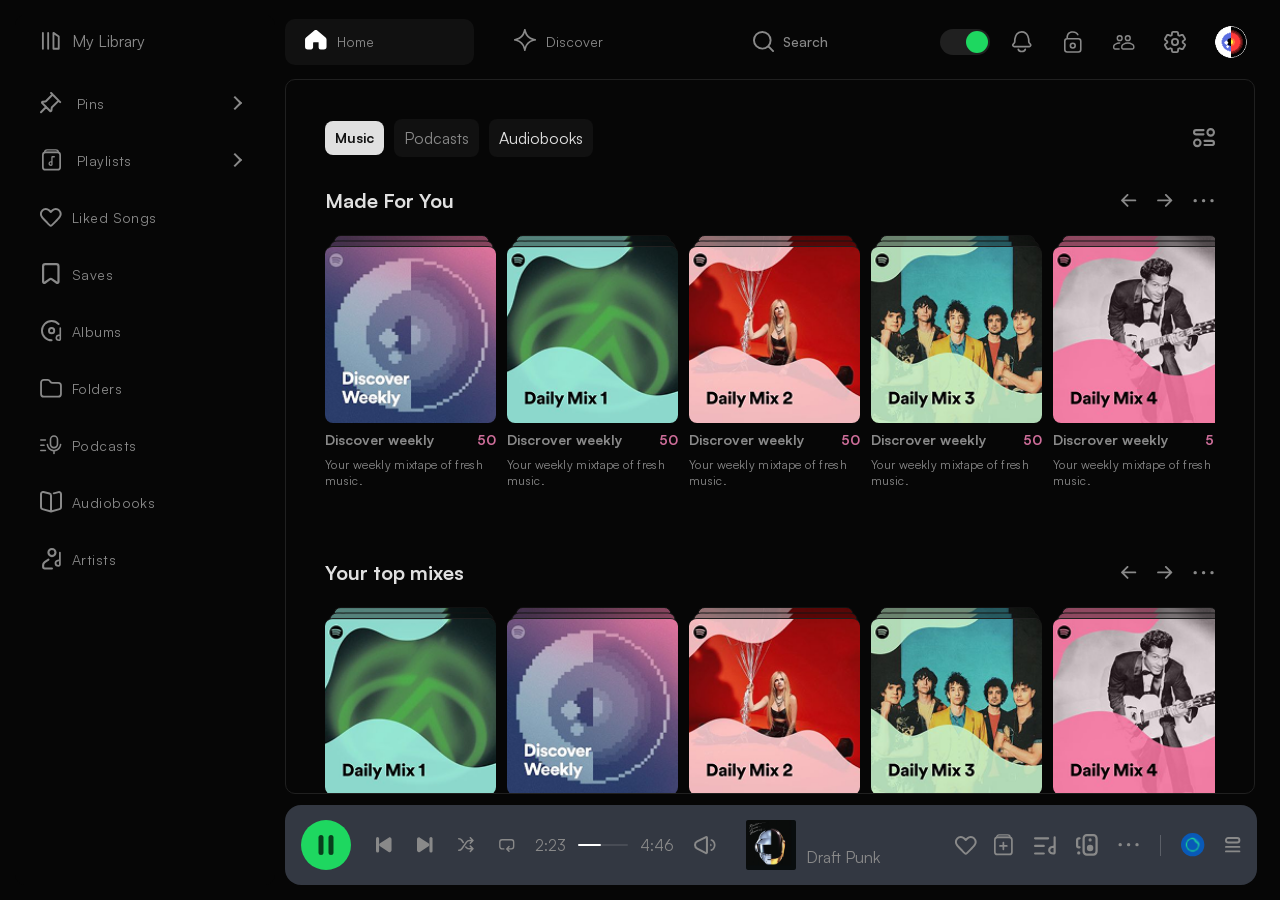
==== commit e438f2aa: "HTML correction" ====
--- a/index.html
+++ b/index.html
@@ -5,7 +5,7 @@
 		<meta name="viewport" content="width=device-width, initial-scale=1.0" />
 		<meta
 			name="description"
-			content="This is Georgian Spotify Template
+			content="This is Georgian Spotify Template"
 		/>
 		<link rel="stylesheet" href="assets/styles/style.css" />
 		<link rel="icon" href="./assets/img/favicon.ico" type="image/x-icon" />
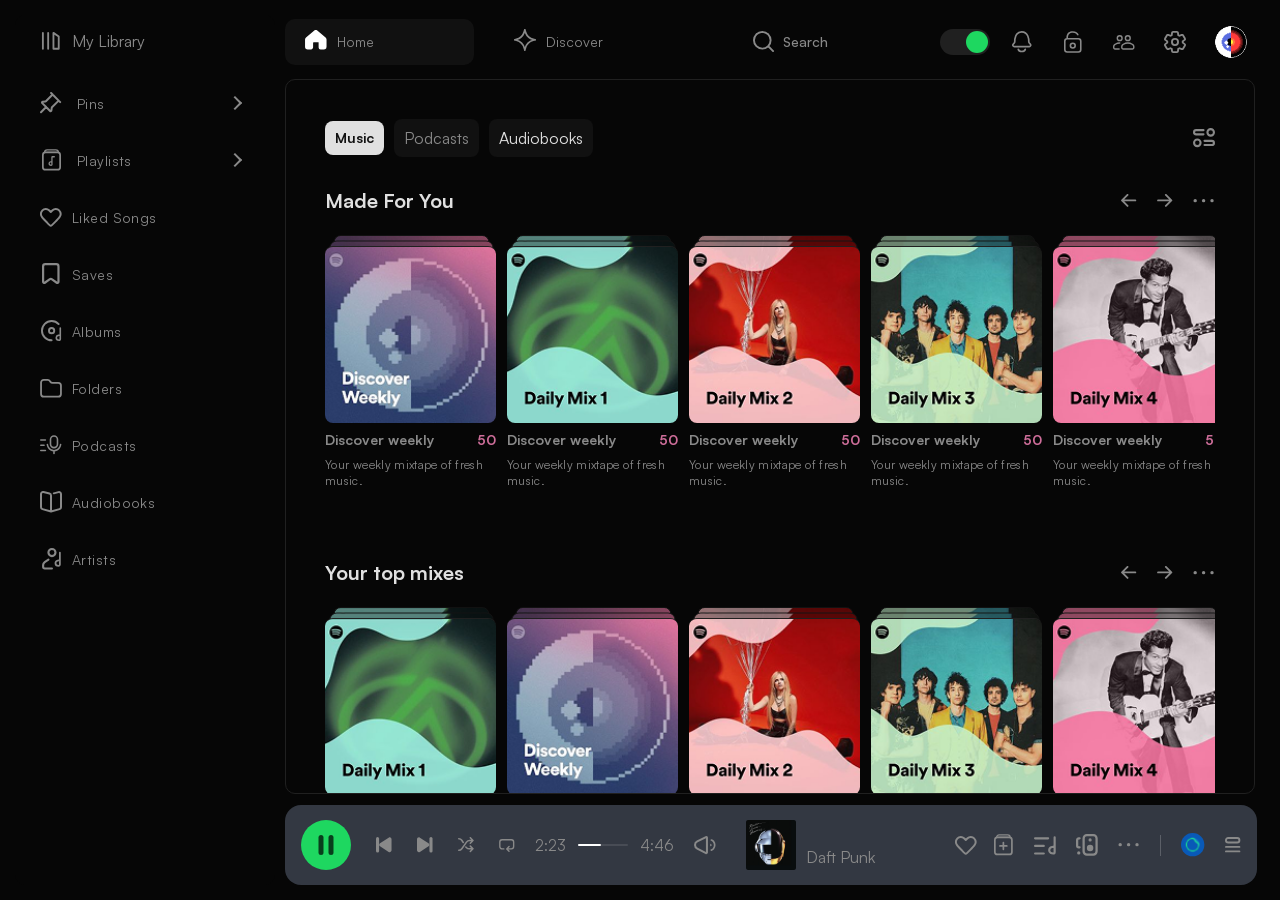
==== commit 3f5e65b6: "Fiing HTML errors" ====
--- a/index.html
+++ b/index.html
@@ -1,1268 +1,1270 @@
 <!doctype html>
 <html lang="en">
-	<head>
-		<meta charset="UTF-8" />
-		<meta name="viewport" content="width=device-width, initial-scale=1.0" />
-		<meta
-			name="description"
-			content="This is Georgian Spotify Template"
-		/>
-		<link rel="stylesheet" href="assets/styles/style.css" />
-		<link rel="icon" href="./assets/img/favicon.ico" type="image/x-icon" />
-		<title>Georgian Spotify</title>
-	</head>
-	<body class="app">
-		<header class="header">
-			<div class="header-wrapper">
-				<!-- desktop -->
-				<nav class="navigation">
-					<ul class="top-nav-ul left-ul">
-						<li>
-							<a class="active" href="./index.html">
-								<div class="img-div">
-									<i class="icons icon-home"></i>
-								</div>
-								Home
-							</a>
-						</li>
-						<li>
-							<a href="./pages/discover.html">
-								<div class="img-div">
-									<i class="icons icon-discover"></i>
-								</div>
+    <head>
+        <meta charset="UTF-8" />
+        <meta name="viewport" content="width=device-width, initial-scale=1.0" />
+        <meta
+            name="description"
+            content="This is Georgian Spotify Template"
+        />
+        <link rel="stylesheet" href="assets/styles/style.css" />
+        <link rel="icon" href="./assets/img/favicon.ico" type="image/x-icon" />
+        <title>Georgian Spotify</title>
+    </head>
+    <body class="app">
+        <header class="header">
+            <div class="header-wrapper">
+                <!-- desktop -->
+                <nav class="navigation">
+                    <ul class="top-nav-ul left-ul">
+                        <li>
+                            <a class="active" href="./index.html">
+                                <div class="img-div">
+                                    <i class="icons icon-home"></i>
+                                </div>
+                                Home
+                            </a>
+                        </li>
+                        <li>
+                            <a href="./pages/discover.html">
+                                <div class="img-div">
+                                    <i class="icons icon-discover"></i>
+                                </div>
 
-								<span>Discover</span>
-							</a>
-						</li>
-						<li>
-							<form action="./pages/search.html">
-								<div class="img-div search-wrapper">
-									<label for="search">
-										<i class="icons icon-search"></i>
-									</label>
-									<input
-										id="search"
-										type="search"
-										placeholder="Search"
-									/>
-								</div>
-							</form>
-						</li>
-					</ul>
-				</nav>
-				<nav class="side-nav top-nav">
-					<ul class="top-nav-ul">
-						<li>
-							<div
-								class="theme-toggle dark"
-								id="theme-toggle"
-							></div>
-						</li>
-						<li>
-							<a href="#">
-								<i class="icons icon-notification"></i>
-							</a>
-						</li>
-						<li>
-							<a href="#">
-								<i class="icons icon-lock"></i>
-							</a>
-						</li>
-						<li>
-							<a href="#">
-								<i class="icons icon-users"></i>
-							</a>
-						</li>
-						<li>
-							<a href="#">
-								<i class="icons icon-settings"></i>
-							</a>
-						</li>
-						<li class="no-hover">
-							<a href="./pages/profile.html">
-								<img
-									src="./assets/img/icons/user.svg"
-									alt="Profile"
-								/>
-							</a>
-						</li>
-					</ul>
-				</nav>
-			</div>
-			<!-- Mobile navigation -->
-			<nav class="mobile-nav">
-				<a class="active" href="./index.html">
-					<i class="icons icon-home-inactive icon-green"></i>
-					Home
-				</a>
-				<a href="./pages/discover.html">
-					<i class="icons icon-discover icon-green"></i>
-					Discover
-				</a>
-				<a href="./pages/search.html">
-					<i class="icons icon-search icon-green"></i>
-					Search
-				</a>
-				<a href="./pages/library.html">
-					<i class="icons icon-library icon-green"></i>
-					Library
-				</a>
-				<a href="./pages/profile.html">
-					<i class="icons icon-me icon-green"></i>
-					Me
-				</a>
-			</nav>
-		</header>
-		<aside class="sidebar">
-			<div class="sidebar-heading">
-				<a href="./pages/library.html"
-					><i class="icons icon-library"></i> My Library</a
-				>
-			</div>
-			<nav class="sidebar-menu">
-				<ul>
-					<li>
-						<details class="nav__dropdown">
-							<summary class="nav__link">
-								<i class="icons icon-pin"></i>
-								Pins
-							</summary>
-							<ul class="nav__sub">
-								<li><a href="./pages/album.html">Albums</a></li>
-								<li>
-									<a href="./pages/artist.html">Artists</a>
-								</li>
-								<li>
-									<a href="./pages/playlist.html">Playlists</a>
-								</li>
-							</ul>
-						</details>
-					</li>
-					<li>
-						<details class="nav__dropdown">
-							<summary class="nav__link">
-								<i class="icons icon-playlist"></i>
-								Playlists
-							</summary>
-							<ul class="nav__sub">
-								<li><a href="./pages/album.html">Albums</a></li>
-								<li>
-									<a href="./pages/artist.html">Artists</a>
-								</li>
-								<li>
-									<a href="./pages/playlist.html">Playlists</a>
-								</li>
-							</ul>
-						</details>
-					</li>
-					<li>
-						<a href="./pages/song.html">
-							<i class="icons icon-hearth"></i>
-							<span>Liked Songs</span>
-						</a>
-					</li>
-					<li>
-						<a href="#">
-							<i class="icons icon-bookmark"></i>
-							<span>Saves</span>
-						</a>
-					</li>
-					<li>
-						<a href="./pages/album.html">
-							<i class="icons icon-album"></i>
-							<span>Albums</span>
-						</a>
-					</li>
-					<li>
-						<a href="#">
-							<i class="icons icon-folder"></i>
-							<span>Folders</span>
-						</a>
-					</li>
-					<li>
-						<a href="./pages/podcast.html">
-							<i class="icons icon-podcast"></i>
-							<span>Podcasts</span>
-						</a>
-					</li>
-					<li>
-						<a href="#">
-							<i class="icons icon-audiobook"></i>
-							<span>Audiobooks</span>
-						</a>
-					</li>
-					<li>
-						<a href="./pages/artist.html">
-							<i class="icons icon-artists"></i>
-							<span>Artists</span>
-						</a>
-					</li>
-				</ul>
-			</nav>
-		</aside>
-		<main class="main">
-			<div class="main-inner">
-				<header class="filters-wrapper">
-					<div class="filters-nav">
-						<nav>
-							<ul>
-								<li class="active">Music</li>
-								<li><a href="./pages/podcast.html">Podcasts</a></li>
-								<li>Audiobooks</li>
-							</ul>
-						</nav>
-					</div>
-					<i class="icons icon-sort"></i>
-				</header>
-				<section class="section-wrapper">
-					<div class="content-wrapper">
-						<div class="section-title">
-							<h2>Made For You</h2>
-							<div class="slide-controls">
-								<a href="#"
-									><i
-										class="icons icon-arrow-left-big icon-sm"
-									></i
-								></a>
-								<a href="#"
-									><i
-										class="icons icon-arrow-right-big icon-sm"
-									></i
-								></a>
-								<a href="#"><i class="icons icon-dots"></i></a>
-							</div>
-						</div>
-						<div class="section-content">
-							<article class="card">
-								<a
-									href="./pages/playlist.html"
-									class="card stack"
-								>
-									<figure class="card__cover">
-										<img
-											src="./assets/img/covers/cover_1.png"
-											class="card-image"
-											alt="Cover image 1"
-										/>
-									</figure>
-									<h3>
-										Discover weekly
-										<span class="red">50</span>
-									</h3>
-									<p>Your weekly mixtape of fresh music.</p>
-								</a>
-							</article>
-							<article class="card">
-								<a
-									href="./pages/playlist.html"
-									class="card stack"
-								>
-									<figure>
-										<img
-											src="./assets/img/covers/cover_2.png"
-											class="card-image"
-											alt="Cover image 1"
-										/>
-									</figure>
-									<h3>
-										Discrover weekly
-										<span class="red">50</span>
-									</h3>
-									<p>Your weekly mixtape of fresh music.</p>
-								</a>
-							</article>
-							<article class="card">
-								<a
-									href="./pages/playlist.html"
-									class="card stack"
-								>
-									<figure>
-										<img
-											src="./assets/img/covers/cover_3.png"
-											class="card-image"
-											alt="Cover image 3"
-										/>
-									</figure>
-									<h3>
-										Discrover weekly
-										<span class="red">50</span>
-									</h3>
-									<p>Your weekly mixtape of fresh music.</p>
-								</a>
-							</article>
-							<article class="card">
-								<a
-									href="./pages/playlist.html"
-									class="card stack"
-								>
-									<figure>
-										<img
-											src="./assets/img/covers/cover_4.png"
-											class="card-image"
-											alt="Cover image 4"
-										/>
-									</figure>
-									<h3>
-										Discrover weekly
-										<span class="red">50</span>
-									</h3>
-									<p>Your weekly mixtape of fresh music.</p>
-								</a>
-							</article>
-							<article class="card">
-								<a
-									href="./pages/playlist.html"
-									class="card stack"
-								>
-									<figure>
-										<img
-											src="./assets/img/covers/cover_5.png"
-											class="card-image"
-											alt="Cover image 5"
-										/>
-									</figure>
-									<h3>
-										Discrover weekly
-										<span class="red">50</span>
-									</h3>
-									<p>Your weekly mixtape of fresh music.</p>
-								</a>
-							</article>
-							<article class="card">
-								<a
-									href="./pages/playlist.html"
-									class="card stack"
-								>
-									<figure>
-										<img
-											src="./assets/img/covers/cover_6.png"
-											class="card-image"
-											alt="Cover image 6"
-										/>
-									</figure>
-									<h3>
-										Discrover weekly
-										<span class="red">50</span>
-									</h3>
-									<p>Your weekly mixtape of fresh music.</p>
-								</a>
-							</article>
-							<article class="card">
-								<a
-									href="./pages/playlist.html"
-									class="card stack"
-								>
-									<figure>
-										<img
-											src="./assets/img/covers/cover_7.png"
-											class="card-image"
-											alt="Cover image 7"
-										/>
-									</figure>
-									<h3>
-										Discrover weekly
-										<span class="red">50</span>
-									</h3>
-									<p>Your weekly mixtape of fresh music.</p>
-								</a>
-							</article>
-							<article class="card">
-								<a
-									href="./pages/playlist.html"
-									class="card stack"
-								>
-									<figure>
-										<img
-											src="./assets/img/covers/cover_8.png"
-											class="card-image"
-											alt="Cover image 7"
-										/>
-									</figure>
-									<h3>
-										Discrover weekly
-										<span class="red">50</span>
-									</h3>
-									<p>Your weekly mixtape of fresh music.</p>
-								</a>
-							</article>
-							<article class="card">
-								<a
-									href="./pages/playlist.html"
-									class="card stack"
-								>
-									<figure>
-										<img
-											src="./assets/img/covers/cover_9.png"
-											class="card-image"
-											alt="Cover image 7"
-										/>
-									</figure>
-									<h3>
-										Discrover weekly
-										<span class="red">50</span>
-									</h3>
-									<p>Your weekly mixtape of fresh music.</p>
-								</a>
-							</article>
-							<article class="card">
-								<a
-									href="./pages/playlist.html"
-									class="card stack"
-								>
-									<figure>
-										<img
-											src="./assets/img/covers/cover_10.png"
-											class="card-image"
-											alt="Cover image 7"
-										/>
-									</figure>
-									<h3>
-										Discrover weekly
-										<span class="red">50</span>
-									</h3>
-									<p>Your weekly mixtape of fresh music.</p>
-								</a>
-							</article>
-							<article class="card">
-								<a
-									href="./pages/playlist.html"
-									class="card stack"
-								>
-									<figure>
-										<img
-											src="./assets/img/covers/cover_11.png"
-											class="card-image"
-											alt="Cover image 7"
-										/>
-									</figure>
-									<h3>
-										Discrover weekly
-										<span class="red">50</span>
-									</h3>
-									<p>Your weekly mixtape of fresh music.</p>
-								</a>
-							</article>
-							<article class="card">
-								<a
-									href="./pages/playlist.html"
-									class="card stack"
-								>
-									<figure>
-										<img
-											src="./assets/img/covers/cover_12.png"
-											class="card-image"
-											alt="Cover image 7"
-										/>
-									</figure>
-									<h3>
-										Discrover weekly
-										<span class="red">50</span>
-									</h3>
-									<p>Your weekly mixtape of fresh music.</p>
-								</a>
-							</article>
-							<article class="card">
-								<a
-									href="./pages/playlist.html"
-									class="card stack"
-								>
-									<figure>
-										<img
-											src="./assets/img/covers/cover_13.png"
-											class="card-image"
-											alt="Cover image 7"
-										/>
-									</figure>
-									<h3>
-										Discrover weekly
-										<span class="red">50</span>
-									</h3>
-									<p>Your weekly mixtape of fresh music.</p>
-								</a>
-							</article>
-						</div>
-					</div>
-				</section>
-				<section class="section-wrapper">
-					<div class="content-wrapper">
-						<div class="section-title">
-							<h2>Your top mixes</h2>
-							<div class="slide-controls">
-								<a href="#"
-									><i
-										class="icons icon-arrow-left-big icon-sm"
-									></i
-								></a>
-								<a href="#"
-									><i
-										class="icons icon-arrow-right-big icon-sm"
-									></i
-								></a>
-								<a href="#"><i class="icons icon-dots"></i></a>
-							</div>
-						</div>
-						<div class="section-content">
-							<article class="card">
-								<a
-									href="./pages/playlist.html"
-									class="card stack"
-								>
-									<figure>
-										<img
-											src="./assets/img/covers/cover_2.png"
-											class="card-image"
-											alt="Cover image 1"
-										/>
-									</figure>
-									<h3>
-										Discrover weekly
-										<span class="red">50</span>
-									</h3>
-									<p>Your weekly mixtape of fresh music.</p>
-								</a>
-							</article>
-							<article class="card">
-								<a
-									href="./pages/playlist.html"
-									class="card stack"
-								>
-									<figure class="card__cover">
-										<img
-											src="./assets/img/covers/cover_1.png"
-											class="card-image"
-											alt="Cover image 1"
-										/>
-									</figure>
-									<h3>
-										Discover weekly
-										<span class="red">50</span>
-									</h3>
-									<p>Your weekly mixtape of fresh music.</p>
-								</a>
-							</article>
-							<article class="card">
-								<a
-									href="./pages/playlist.html"
-									class="card stack"
-								>
-									<figure>
-										<img
-											src="./assets/img/covers/cover_3.png"
-											class="card-image"
-											alt="Cover image 3"
-										/>
-									</figure>
-									<h3>
-										Discrover weekly
-										<span class="red">50</span>
-									</h3>
-									<p>Your weekly mixtape of fresh music.</p>
-								</a>
-							</article>
-							<article class="card">
-								<a
-									href="./pages/playlist.html"
-									class="card stack"
-								>
-									<figure>
-										<img
-											src="./assets/img/covers/cover_4.png"
-											class="card-image"
-											alt="Cover image 4"
-										/>
-									</figure>
-									<h3>
-										Discrover weekly
-										<span class="red">50</span>
-									</h3>
-									<p>Your weekly mixtape of fresh music.</p>
-								</a>
-							</article>
-							<article class="card">
-								<a
-									href="./pages/playlist.html"
-									class="card stack"
-								>
-									<figure>
-										<img
-											src="./assets/img/covers/cover_5.png"
-											class="card-image"
-											alt="Cover image 5"
-										/>
-									</figure>
-									<h3>
-										Discrover weekly
-										<span class="red">50</span>
-									</h3>
-									<p>Your weekly mixtape of fresh music.</p>
-								</a>
-							</article>
-							<article class="card">
-								<a
-									href="./pages/playlist.html"
-									class="card stack"
-								>
-									<figure>
-										<img
-											src="./assets/img/covers/cover_6.png"
-											class="card-image"
-											alt="Cover image 6"
-										/>
-									</figure>
-									<h3>
-										Discrover weekly
-										<span class="red">50</span>
-									</h3>
-									<p>Your weekly mixtape of fresh music.</p>
-								</a>
-							</article>
-							<article class="card">
-								<a
-									href="./pages/playlist.html"
-									class="card stack"
-								>
-									<figure>
-										<img
-											src="./assets/img/covers/cover_7.png"
-											class="card-image"
-											alt="Cover image 7"
-										/>
-									</figure>
-									<h3>
-										Discrover weekly
-										<span class="red">50</span>
-									</h3>
-									<p>Your weekly mixtape of fresh music.</p>
-								</a>
-							</article>
-							<article class="card">
-								<a
-									href="./pages/playlist.html"
-									class="card stack"
-								>
-									<figure>
-										<img
-											src="./assets/img/covers/cover_8.png"
-											class="card-image"
-											alt="Cover image 7"
-										/>
-									</figure>
-									<h3>
-										Discrover weekly
-										<span class="red">50</span>
-									</h3>
-									<p>Your weekly mixtape of fresh music.</p>
-								</a>
-							</article>
-							<article class="card">
-								<a
-									href="./pages/playlist.html"
-									class="card stack"
-								>
-									<figure>
-										<img
-											src="./assets/img/covers/cover_9.png"
-											class="card-image"
-											alt="Cover image 7"
-										/>
-									</figure>
-									<h3>
-										Discrover weekly
-										<span class="red">50</span>
-									</h3>
-									<p>Your weekly mixtape of fresh music.</p>
-								</a>
-							</article>
-							<article class="card">
-								<a
-									href="./pages/playlist.html"
-									class="card stack"
-								>
-									<figure>
-										<img
-											src="./assets/img/covers/cover_10.png"
-											class="card-image"
-											alt="Cover image 7"
-										/>
-									</figure>
-									<h3>
-										Discrover weekly
-										<span class="red">50</span>
-									</h3>
-									<p>Your weekly mixtape of fresh music.</p>
-								</a>
-							</article>
-							<article class="card">
-								<a
-									href="./pages/playlist.html"
-									class="card stack"
-								>
-									<figure>
-										<img
-											src="./assets/img/covers/cover_11.png"
-											class="card-image"
-											alt="Cover image 7"
-										/>
-									</figure>
-									<h3>
-										Discrover weekly
-										<span class="red">50</span>
-									</h3>
-									<p>Your weekly mixtape of fresh music.</p>
-								</a>
-							</article>
-							<article class="card">
-								<a
-									href="./pages/playlist.html"
-									class="card stack"
-								>
-									<figure>
-										<img
-											src="./assets/img/covers/cover_12.png"
-											class="card-image"
-											alt="Cover image 7"
-										/>
-									</figure>
-									<h3>
-										Discrover weekly
-										<span class="red">50</span>
-									</h3>
-									<p>Your weekly mixtape of fresh music.</p>
-								</a>
-							</article>
-							<article class="card">
-								<a
-									href="./pages/playlist.html"
-									class="card stack"
-								>
-									<figure>
-										<img
-											src="./assets/img/covers/cover_13.png"
-											class="card-image"
-											alt="Cover image 7"
-										/>
-									</figure>
-									<h3>
-										Discrover weekly
-										<span class="red">50</span>
-									</h3>
-									<p>Your weekly mixtape of fresh music.</p>
-								</a>
-							</article>
-						</div>
-					</div>
-				</section>
-				<section class="section-wrapper">
-					<div class="content-wrapper">
-						<div class="section-title">
-							<h2>Your favorite artists</h2>
-							<div class="slide-controls">
-								<a href="#"
-									><i
-										class="icons icon-arrow-left-big icon-sm"
-									></i
-								></a>
-								<a href="#"
-									><i
-										class="icons icon-arrow-right-big icon-sm"
-									></i
-								></a>
-								<a href="#"><i class="icons icon-dots"></i></a>
-							</div>
-						</div>
-						<div class="section-content">
-							<article class="card artists">
-								<a href="./pages/artist.html">
-									<figure>
-										<img
-											src="./assets/img/artists/artist_1.png"
-											class="card-image circle"
-											alt="Cover image 7"
-										/>
-									</figure>
-									<span class="artist-name"
-										>Guns N’ Roses</span
-									>
-								</a>
-							</article>
-							<article class="card artists">
-								<a href="./pages/artist.html">
-									<figure>
-										<img
-											src="./assets/img/artists/artist_2.png"
-											class="card-image circle"
-											alt="Cover image 3"
-										/>
-									</figure>
-									<span class="artist-name">Daft Punk</span>
-								</a>
-							</article>
-							<article class="card artists">
-								<a href="./pages/artist.html">
-									<figure>
-										<img
-											src="./assets/img/artists/artist_3.png"
-											class="card-image circle"
-											alt="Cover image 7"
-										/>
-									</figure>
-									<span class="artist-name">David Bowie</span>
-								</a>
-							</article>
-						</div>
-					</div>
-				</section>
-				<section class="section-wrapper">
-					<div class="content-wrapper">
-						<div class="section-title">
-							<h2>Albums for you</h2>
-							<div class="slide-controls">
-								<a href="#"
-									><i
-										class="icons icon-arrow-left-big icon-sm"
-									></i
-								></a>
-								<a href="#"
-									><i
-										class="icons icon-arrow-right-big icon-sm"
-									></i
-								></a>
-								<a href="#"><i class="icons icon-dots"></i></a>
-							</div>
-						</div>
-						<div class="section-content">
-							<article class="card albums">
-								<a href="./pages/album.html">
-									<figure>
-										<img
-											src="./assets/img/albums/album_1.png"
-											class="card-image"
-											alt="Cover image 6"
-										/>
-									</figure>
-									<h3>Meteora <span>13</span></h3>
-									<p>Linkin Park</p>
-								</a>
-							</article>
-							<article class="card albums">
-								<a href="./pages/album.html">
-									<figure>
-										<img
-											src="./assets/img/albums/album_2.png"
-											class="card-image"
-											alt="Cover image 7"
-										/>
-									</figure>
-									<h3>Random Access... <span>13</span></h3>
-									<p>Daft Punk</p>
-								</a>
-							</article>
-							<article class="card albums">
-								<a href="./pages/album.html">
-									<figure>
-										<img
-											src="./assets/img/albums/album_3.png"
-											class="card-image"
-											alt="Cover image 7"
-										/>
-									</figure>
-									<h3>Abbey Road <span>13</span></h3>
-									<p>The Beatles</p>
-								</a>
-							</article>
-							<article class="card albums">
-								<a href="./pages/album.html">
-									<figure>
-										<img
-											src="./assets/img/albums/album_4.png"
-											class="card-image"
-											alt="Cover image 7"
-										/>
-									</figure>
-									<h3>Black Holes and... <span>13</span></h3>
-									<p>Muse</p>
-								</a>
-							</article>
-						</div>
-					</div>
-				</section>
-				<section class="section-wrapper">
-					<div class="content-wrapper">
-						<div class="section-title">
-							<h2>Audiobooks for you</h2>
-							<div class="slide-controls">
-								<a href="#"
-									><i
-										class="icons icon-arrow-left-big icon-sm"
-									></i
-								></a>
-								<a href="#"
-									><i
-										class="icons icon-arrow-right-big icon-sm"
-									></i
-								></a>
-								<a href="#"><i class="icons icon-dots"></i></a>
-							</div>
-						</div>
-						<div class="section-content">
-							<article class="card audiobooks">
-								<figure>
-									<img
-										src="./assets/img/audiobooks/audiobook_1.png"
-										class="card-image"
-										alt="Cover image 7"
-									/>
-								</figure>
-								<h3>Halo: The Flood</h3>
-								<p>William C. Dietz</p>
-							</article>
-							<article class="card audiobooks">
-								<figure>
-									<img
-										src="./assets/img/audiobooks/audiobook_2.png"
-										class="card-image"
-										alt="Cover image 7"
-									/>
-								</figure>
-								<h3>Halo: First Strike</h3>
-								<p>Eric Nylund</p>
-							</article>
-							<article class="card audiobooks">
-								<figure>
-									<img
-										src="./assets/img/audiobooks/audiobook_3.png"
-										class="card-image"
-										alt="Cover image 3"
-									/>
-								</figure>
-								<h3>Halo: Ghosts of Onyx</h3>
-								<p>Eric Nylund</p>
-							</article>
-						</div>
-					</div>
-				</section>
-				<section class="section-wrapper">
-					<div class="content-wrapper">
-						<div class="section-title">
-							<h2>Podcasts for you</h2>
-							<div class="slide-controls">
-								<a href="#"
-									><i
-										class="icons icon-arrow-left-big icon-sm"
-									></i
-								></a>
-								<a href="#"
-									><i
-										class="icons icon-arrow-right-big icon-sm"
-									></i
-								></a>
-								<a href="#"><i class="icons icon-dots"></i></a>
-							</div>
-						</div>
-						<div class="section-content">
-							<article class="card podcasts">
-								<a href="./pages/podcast.html">
-									<figure>
-										<img
-											src="./assets/img/podcasts/podcast_1.png"
-											class="card-image"
-											alt="Cover image 5"
-										/>
-									</figure>
-									<div class="podcasts-title">
-										<h3>anything goes...</h3>
-										<p>emma chamberlain</p>
-									</div>
-								</a>
-							</article>
-							<article class="card podcasts">
-								<a href="./pages/podcast.html">
-									<figure>
-										<img
-											src="./assets/img/podcasts/podcast_2.png"
-											class="card-image"
-											alt="Cover image 7"
-										/>
-									</figure>
-									<div class="podcasts-title">
-										<h3>The Joe Rogan...</h3>
-										<p>Joe Rogan</p>
-									</div>
-								</a>
-							</article>
-							<article class="card podcasts">
-								<a href="./pages/podcast.html">
-									<figure>
-										<img
-											src="./assets/img/podcasts/podcast_3.png"
-											class="card-image"
-											alt="Cover image 3"
-										/>
-									</figure>
-									<div class="podcasts-title">
-										<h3>The Journal</h3>
-										<p>The Wall Street Journal</p>
-									</div>
-								</a>
-							</article>
-						</div>
-					</div>
-				</section>
-				<section class="section-wrapper">
-					<div class="content-wrapper">
-						<div class="section-title">
-							<h2>Episodes for you</h2>
-							<div class="slide-controls">
-								<a href="#"
-									><i
-										class="icons icon-arrow-left-big icon-sm"
-									></i
-								></a>
-								<a href="#"
-									><i
-										class="icons icon-arrow-right-big icon-sm"
-									></i
-								></a>
-								<a href="#"><i class="icons icon-dots"></i></a>
-							</div>
-						</div>
-						<div class="section-content">
-							<article class="card episodes">
-								<a href="./pages/episode.html">
-									<figure>
-										<img
-											src="./assets/img/episodes/episode_1.png"
-											class="card-image"
-											alt="Cover image 7"
-										/>
-									</figure>
-									<div class="episodes-title">
-										<h3>
-											<img
-												src="./assets/img/icons/play_bordered.svg"
-												alt="Play icon"
-											/>anything goes...
-										</h3>
-										<p>emma chamberlain</p>
-									</div>
-								</a>
-							</article>
-							<article class="card episodes">
-								<a href="./pages/episode.html">
-									<figure>
-										<img
-											src="./assets/img/episodes/episode_2.png"
-											class="card-image"
-											alt="Cover image 7"
-										/>
-									</figure>
-									<div class="episodes-title">
-										<h3>The Joe Rogan...</h3>
-										<p>Joe Rogan</p>
-									</div>
-								</a>
-							</article>
-							<article class="card episodes">
-								<a href="./pages/episode.html">
-									<figure>
-										<img
-											src="./assets/img/episodes/episode_3.png"
-											class="card-image"
-											alt="Cover image 7"
-										/>
-									</figure>
-									<div class="episodes-title">
-										<h3>The Journal</h3>
-										<p>The Wall Street Journal</p>
-									</div>
-								</a>
-							</article>
-						</div>
-					</div>
-				</section>
-			</div>
-		</main>
-		<aside class="activity">
-			<div class="main-inner">
-				<section class="section-wrapper">
-					<div class="content-wrapper">
-						<div class="section-title">
-							<h4>Friends Activity</h4>
-							<div class="slide-controls">
-								<a href="#"
-									><i class="icons icon-add-friend"></i
-								></a>
-								<a href="#"><i class="icons icon-close"></i></a>
-							</div>
-						</div>
-						<div class="activity-content">
-							<div class="activity-details">
-								<div class="activity-icon">
-									<img
-										src="./assets/img/users/user_1.png"
-										alt=""
-									/>
-								</div>
-								<div class="activity-summary">
-									<span class="title"
-										>FriendlyMusicListener</span
-									>
-									<div class="description">
-										<div class="activity-time now">
-											<span class="now-bar"></span>
-										</div>
-										<div class="artist-information">
-											<span class="album"
-												>Goosebumps
-											</span>
-											<span class="artist"
-												>Travis Scott</span
-											>
-										</div>
-									</div>
-								</div>
-							</div>
-							<div class="activity-details">
-								<div class="activity-icon">
-									<img
-										src="./assets/img/users/user_2.png"
-										alt=""
-									/>
-								</div>
-								<div class="activity-summary">
-									<span class="title"
-										>AverageMusicEnjoyer</span
-									>
-									<div class="description">
-										<div class="activity-time now">
-											<span class="now-bar"></span>
-										</div>
-										<div class="artist-information">
-											<span class="album"
-												>Get Lucky
-											</span>
-											<span class="artist"
-												>Daft Punk</span
-											>
-										</div>
-									</div>
-								</div>
-							</div>
-							<div class="activity-details">
-								<div class="activity-icon">
-									<img
-										src="./assets/img/users/user_3.png"
-										alt=""
-									/>
-								</div>
-								<div class="activity-summary">
-									<span class="title">MusicEnthusiast</span>
-									<div class="description">
-										<div class="activity-time">
-											<span>1h</span>
-										</div>
-										<div class="artist-information">
-											<span class="album">would he </span>
-											<span class="artist">joji</span>
-										</div>
-									</div>
-								</div>
-							</div>
-							<div class="activity-details">
-								<div class="activity-icon">
-									<img
-										src="./assets/img/users/user_4.png"
-										alt=""
-									/>
-								</div>
-								<div class="activity-summary">
-									<span class="title">IListenToMusic56</span>
-									<div class="description">
-										<div class="activity-time">
-											<span>6h</span>
-										</div>
-										<div class="artist-information">
-											<span class="album">Rockstar </span>
-											<span class="artist"
-												>Post Malone</span
-											>
-										</div>
-									</div>
-								</div>
-							</div>
-						</div>
-					</div>
-				</section>
-			</div>
-		</aside>
-		<footer class="player">
-			<div class="player-wrapper">
-				<img src="./assets/img/albums/album_1.png" alt="Draft Punk" />
+                                <span>Discover</span>
+                            </a>
+                        </li>
+                        <li>
+                            <form action="./pages/search.html">
+                                <div class="img-div search-wrapper">
+                                    <label for="search">
+                                        <i class="icons icon-search"></i>
+                                    </label>
+                                    <input
+                                        id="search"
+                                        type="search"
+                                        placeholder="Search"
+                                    />
+                                </div>
+                            </form>
+                        </li>
+                    </ul>
+                </nav>
+                <nav class="side-nav top-nav">
+                    <ul class="top-nav-ul">
+                        <li>
+                            <div
+                                class="theme-toggle dark"
+                                id="theme-toggle"
+                            ></div>
+                        </li>
+                        <li>
+                            <a href="#">
+                                <i class="icons icon-notification"></i>
+                            </a>
+                        </li>
+                        <li>
+                            <a href="#">
+                                <i class="icons icon-lock"></i>
+                            </a>
+                        </li>
+                        <li>
+                            <a href="#">
+                                <i class="icons icon-users"></i>
+                            </a>
+                        </li>
+                        <li>
+                            <a href="#">
+                                <i class="icons icon-settings"></i>
+                            </a>
+                        </li>
+                        <li class="no-hover">
+                            <a href="./pages/profile.html">
+                                <img
+                                    src="./assets/img/icons/user.svg"
+                                    alt="Profile"
+                                />
+                            </a>
+                        </li>
+                    </ul>
+                </nav>
+            </div>
+            <!-- Mobile navigation -->
+            <nav class="mobile-nav">
+                <a class="active" href="./index.html">
+                    <i class="icons icon-home-inactive icon-green"></i>
+                    Home
+                </a>
+                <a href="./pages/discover.html">
+                    <i class="icons icon-discover icon-green"></i>
+                    Discover
+                </a>
+                <a href="./pages/search.html">
+                    <i class="icons icon-search icon-green"></i>
+                    Search
+                </a>
+                <a href="./pages/library.html">
+                    <i class="icons icon-library icon-green"></i>
+                    Library
+                </a>
+                <a href="./pages/profile.html">
+                    <i class="icons icon-me icon-green"></i>
+                    Me
+                </a>
+            </nav>
+        </header>
+        <aside class="sidebar">
+            <div class="sidebar-heading">
+                <a href="./pages/library.html"
+                    ><i class="icons icon-library"></i> My Library</a
+                >
+            </div>
+            <nav class="sidebar-menu">
+                <ul>
+                    <li>
+                        <details class="nav__dropdown">
+                            <summary class="nav__link">
+                                <i class="icons icon-pin"></i>
+                                Pins
+                            </summary>
+                            <ul class="nav__sub">
+                                <li><a href="./pages/album.html">Albums</a></li>
+                                <li>
+                                    <a href="./pages/artist.html">Artists</a>
+                                </li>
+                                <li>
+                                    <a href="./pages/playlist.html">Playlists</a>
+                                </li>
+                            </ul>
+                        </details>
+                    </li>
+                    <li>
+                        <details class="nav__dropdown">
+                            <summary class="nav__link">
+                                <i class="icons icon-playlist"></i>
+                                Playlists
+                            </summary>
+                            <ul class="nav__sub">
+                                <li><a href="./pages/album.html">Albums</a></li>
+                                <li>
+                                    <a href="./pages/artist.html">Artists</a>
+                                </li>
+                                <li>
+                                    <a href="./pages/playlist.html">Playlists</a>
+                                </li>
+                            </ul>
+                        </details>
+                    </li>
+                    <li>
+                        <a href="./pages/song.html">
+                            <i class="icons icon-hearth"></i>
+                            <span>Liked Songs</span>
+                        </a>
+                    </li>
+                    <li>
+                        <a href="#">
+                            <i class="icons icon-bookmark"></i>
+                            <span>Saves</span>
+                        </a>
+                    </li>
+                    <li>
+                        <a href="./pages/album.html">
+                            <i class="icons icon-album"></i>
+                            <span>Albums</span>
+                        </a>
+                    </li>
+                    <li>
+                        <a href="#">
+                            <i class="icons icon-folder"></i>
+                            <span>Folders</span>
+                        </a>
+                    </li>
+                    <li>
+                        <a href="./pages/podcast.html">
+                            <i class="icons icon-podcast"></i>
+                            <span>Podcasts</span>
+                        </a>
+                    </li>
+                    <li>
+                        <a href="#">
+                            <i class="icons icon-audiobook"></i>
+                            <span>Audiobooks</span>
+                        </a>
+                    </li>
+                    <li>
+                        <a href="./pages/artist.html">
+                            <i class="icons icon-artists"></i>
+                            <span>Artists</span>
+                        </a>
+                    </li>
+                </ul>
+            </nav>
+        </aside>
+        <main class="main">
+            <div class="main-inner">
+                <header class="filters-wrapper">
+                    <div class="filters-nav">
+                        <nav>
+                            <ul>
+                                <li class="active">Music</li>
+                                <li><a href="./pages/podcast.html">Podcasts</a></li>
+                                <li>Audiobooks</li>
+                            </ul>
+                        </nav>
+                    </div>
+                    <i class="icons icon-sort"></i>
+                </header>
+                <section class="section-wrapper">
+                    <div class="content-wrapper">
+                        <div class="section-title">
+                            <h2>Made For You</h2>
+                            <div class="slide-controls">
+                                <a href="#"
+                                    ><i
+                                        class="icons icon-arrow-left-big icon-sm"
+                                    ></i
+                                ></a>
+                                <a href="#"
+                                    ><i
+                                        class="icons icon-arrow-right-big icon-sm"
+                                    ></i
+                                ></a>
+                                <a href="#"><i class="icons icon-dots"></i></a>
+                            </div>
+                        </div>
+                        <div class="section-content">
+                            <article class="card">
+                                <a
+                                    href="./pages/playlist.html"
+                                    class="card stack"
+                                >
+                                    <figure class="card__cover">
+                                        <img
+                                            src="./assets/img/covers/cover_1.png"
+                                            class="card-image"
+                                            alt="Cover image 1"
+                                        />
+                                    </figure>
+                                    <h3>
+                                        Discover weekly
+                                        <span class="red">50</span>
+                                    </h3>
+                                    <p>Your weekly mixtape of fresh music.</p>
+                                </a>
+                            </article>
+                            <article class="card">
+                                <a
+                                    href="./pages/playlist.html"
+                                    class="card stack"
+                                >
+                                    <figure>
+                                        <img
+                                            src="./assets/img/covers/cover_2.png"
+                                            class="card-image"
+                                            alt="Cover image 1"
+                                        />
+                                    </figure>
+                                    <h3>
+                                        Discover weekly
+                                        <span class="red">50</span>
+                                    </h3>
+                                    <p>Your weekly mixtape of fresh music.</p>
+                                </a>
+                            </article>
+                            <article class="card">
+                                <a
+                                    href="./pages/playlist.html"
+                                    class="card stack"
+                                >
+                                    <figure>
+                                        <img
+                                            src="./assets/img/covers/cover_3.png"
+                                            class="card-image"
+                                            alt="Cover image 3"
+                                        />
+                                    </figure>
+                                    <h3>
+                                        Discover weekly
+                                        <span class="red">50</span>
+                                    </h3>
+                                    <p>Your weekly mixtape of fresh music.</p>
+                                </a>
+                            </article>
+                            <article class="card">
+                                <a
+                                    href="./pages/playlist.html"
+                                    class="card stack"
+                                >
+                                    <figure>
+                                        <img
+                                            src="./assets/img/covers/cover_4.png"
+                                            class="card-image"
+                                            alt="Cover image 4"
+                                        />
+                                    </figure>
+                                    <h3>
+                                        Discover weekly
+                                        <span class="red">50</span>
+                                    </h3>
+                                    <p>Your weekly mixtape of fresh music.</p>
+                                </a>
+                            </article>
+                            <article class="card">
+                                <a
+                                    href="./pages/playlist.html"
+                                    class="card stack"
+                                >
+                                    <figure>
+                                        <img
+                                            src="./assets/img/covers/cover_5.png"
+                                            class="card-image"
+                                            alt="Cover image 5"
+                                        />
+                                    </figure>
+                                    <h3>
+                                        Discover weekly
+                                        <span class="red">50</span>
+                                    </h3>
+                                    <p>Your weekly mixtape of fresh music.</p>
+                                </a>
+                            </article>
+                            <article class="card">
+                                <a
+                                    href="./pages/playlist.html"
+                                    class="card stack"
+                                >
+                                    <figure>
+                                        <img
+                                            src="./assets/img/covers/cover_6.png"
+                                            class="card-image"
+                                            alt="Cover image 6"
+                                        />
+                                    </figure>
+                                    <h3>
+                                        Discover weekly
+                                        <span class="red">50</span>
+                                    </h3>
+                                    <p>Your weekly mixtape of fresh music.</p>
+                                </a>
+                            </article>
+                            <article class="card">
+                                <a
+                                    href="./pages/playlist.html"
+                                    class="card stack"
+                                >
+                                    <figure>
+                                        <img
+                                            src="./assets/img/covers/cover_7.png"
+                                            class="card-image"
+                                            alt="Cover image 7"
+                                        />
+                                    </figure>
+                                    <h3>
+                                        Discover weekly
+                                        <span class="red">50</span>
+                                    </h3>
+                                    <p>Your weekly mixtape of fresh music.</p>
+                                </a>
+                            </article>
+                            <article class="card">
+                                <a
+                                    href="./pages/playlist.html"
+                                    class="card stack"
+                                >
+                                    <figure>
+                                        <img
+                                            src="./assets/img/covers/cover_8.png"
+                                            class="card-image"
+                                            alt="Cover image 7"
+                                        />
+                                    </figure>
+                                    <h3>
+                                        Discover weekly
+                                        <span class="red">50</span>
+                                    </h3>
+                                    <p>Your weekly mixtape of fresh music.</p>
+                                </a>
+                            </article>
+                            <article class="card">
+                                <a
+                                    href="./pages/playlist.html"
+                                    class="card stack"
+                                >
+                                    <figure>
+                                        <img
+                                            src="./assets/img/covers/cover_9.png"
+                                            class="card-image"
+                                            alt="Cover image 7"
+                                        />
+                                    </figure>
+                                    <h3>
+                                        Discover weekly
+                                        <span class="red">50</span>
+                                    </h3>
+                                    <p>Your weekly mixtape of fresh music.</p>
+                                </a>
+                            </article>
+                            <article class="card">
+                                <a
+                                    href="./pages/playlist.html"
+                                    class="card stack"
+                                >
+                                    <figure>
+                                        <img
+                                            src="./assets/img/covers/cover_10.png"
+                                            class="card-image"
+                                            alt="Cover image 7"
+                                        />
+                                    </figure>
+                                    <h3>
+                                        Discover weekly
+                                        <span class="red">50</span>
+                                    </h3>
+                                    <p>Your weekly mixtape of fresh music.</p>
+                                </a>
+                            </article>
+                            <article class="card">
+                                <a
+                                    href="./pages/playlist.html"
+                                    class="card stack"
+                                >
+                                    <figure>
+                                        <img
+                                            src="./assets/img/covers/cover_11.png"
+                                            class="card-image"
+                                            alt="Cover image 7"
+                                        />
+                                    </figure>
+                                    <h3>
+                                        Discover weekly
+                                        <span class="red">50</span>
+                                    </h3>
+                                    <p>Your weekly mixtape of fresh music.</p>
+                                </a>
+                            </article>
+                            <article class="card">
+                                <a
+                                    href="./pages/playlist.html"
+                                    class="card stack"
+                                >
+                                    <figure>
+                                        <img
+                                            src="./assets/img/covers/cover_12.png"
+                                            class="card-image"
+                                            alt="Cover image 7"
+                                        />
+                                    </figure>
+                                    <h3>
+                                        Discover weekly
+                                        <span class="red">50</span>
+                                    </h3>
+                                    <p>Your weekly mixtape of fresh music.</p>
+                                </a>
+                            </article>
+                            <article class="card">
+                                <a
+                                    href="./pages/playlist.html"
+                                    class="card stack"
+                                >
+                                    <figure>
+                                        <img
+                                            src="./assets/img/covers/cover_13.png"
+                                            class="card-image"
+                                            alt="Cover image 7"
+                                        />
+                                    </figure>
+                                    <h3>
+                                        Discover weekly
+                                        <span class="red">50</span>
+                                    </h3>
+                                    <p>Your weekly mixtape of fresh music.</p>
+                                </a>
+                            </article>
+                        </div>
+                    </div>
+                </section>
+                <section class="section-wrapper">
+                    <div class="content-wrapper">
+                        <div class="section-title">
+                            <h2>Your top mixes</h2>
+                            <div class="slide-controls">
+                                <a href="#"
+                                    ><i
+                                        class="icons icon-arrow-left-big icon-sm"
+                                    ></i
+                                ></a>
+                                <a href="#"
+                                    ><i
+                                        class="icons icon-arrow-right-big icon-sm"
+                                    ></i
+                                ></a>
+                                <a href="#"><i class="icons icon-dots"></i></a>
+                            </div>
+                        </div>
+                        <div class="section-content">
+                            <article class="card">
+                                <a
+                                    href="./pages/playlist.html"
+                                    class="card stack"
+                                >
+                                    <figure>
+                                        <img
+                                            src="./assets/img/covers/cover_2.png"
+                                            class="card-image"
+                                            alt="Cover image 1"
+                                        />
+                                    </figure>
+                                    <h3>
+                                        Discover weekly
+                                        <span class="red">50</span>
+                                    </h3>
+                                    <p>Your weekly mixtape of fresh music.</p>
+                                </a>
+                            </article>
+                            <article class="card">
+                                <a
+                                    href="./pages/playlist.html"
+                                    class="card stack"
+                                >
+                                    <figure class="card__cover">
+                                        <img
+                                            src="./assets/img/covers/cover_1.png"
+                                            class="card-image"
+                                            alt="Cover image 1"
+                                        />
+                                    </figure>
+                                    <h3>
+                                        Discover weekly
+                                        <span class="red">50</span>
+                                    </h3>
+                                    <p>Your weekly mixtape of fresh music.</p>
+                                </a>
+                            </article>
+                            <article class="card">
+                                <a
+                                    href="./pages/playlist.html"
+                                    class="card stack"
+                                >
+                                    <figure>
+                                        <img
+                                            src="./assets/img/covers/cover_3.png"
+                                            class="card-image"
+                                            alt="Cover image 3"
+                                        />
+                                    </figure>
+                                    <h3>
+                                        Discover weekly
+                                        <span class="red">50</span>
+                                    </h3>
+                                    <p>Your weekly mixtape of fresh music.</p>
+                                </a>
+                            </article>
+                            <article class="card">
+                                <a
+                                    href="./pages/playlist.html"
+                                    class="card stack"
+                                >
+                                    <figure>
+                                        <img
+                                            src="./assets/img/covers/cover_4.png"
+                                            class="card-image"
+                                            alt="Cover image 4"
+                                        />
+                                    </figure>
+                                    <h3>
+                                        Discover weekly
+                                        <span class="red">50</span>
+                                    </h3>
+                                    <p>Your weekly mixtape of fresh music.</p>
+                                </a>
+                            </article>
+                            <article class="card">
+                                <a
+                                    href="./pages/playlist.html"
+                                    class="card stack"
+                                >
+                                    <figure>
+                                        <img
+                                            src="./assets/img/covers/cover_5.png"
+                                            class="card-image"
+                                            alt="Cover image 5"
+                                        />
+                                    </figure>
+                                    <h3>
+                                        Discover weekly
+                                        <span class="red">50</span>
+                                    </h3>
+                                    <p>Your weekly mixtape of fresh music.</p>
+                                </a>
+                            </article>
+                            <article class="card">
+                                <a
+                                    href="./pages/playlist.html"
+                                    class="card stack"
+                                >
+                                    <figure>
+                                        <img
+                                            src="./assets/img/covers/cover_6.png"
+                                            class="card-image"
+                                            alt="Cover image 6"
+                                        />
+                                    </figure>
+                                    <h3>
+                                        Discover weekly
+                                        <span class="red">50</span>
+                                    </h3>
+                                    <p>Your weekly mixtape of fresh music.</p>
+                                </a>
+                            </article>
+                            <article class="card">
+                                <a
+                                    href="./pages/playlist.html"
+                                    class="card stack"
+                                >
+                                    <figure>
+                                        <img
+                                            src="./assets/img/covers/cover_7.png"
+                                            class="card-image"
+                                            alt="Cover image 7"
+                                        />
+                                    </figure>
+                                    <h3>
+                                        Discover weekly
+                                        <span class="red">50</span>
+                                    </h3>
+                                    <p>Your weekly mixtape of fresh music.</p>
+                                </a>
+                            </article>
+                            <article class="card">
+                                <a
+                                    href="./pages/playlist.html"
+                                    class="card stack"
+                                >
+                                    <figure>
+                                        <img
+                                            src="./assets/img/covers/cover_8.png"
+                                            class="card-image"
+                                            alt="Cover image 7"
+                                        />
+                                    </figure>
+                                    <h3>
+                                        Discover weekly
+                                        <span class="red">50</span>
+                                    </h3>
+                                    <p>Your weekly mixtape of fresh music.</p>
+                                </a>
+                            </article>
+                            <article class="card">
+                                <a
+                                    href="./pages/playlist.html"
+                                    class="card stack"
+                                >
+                                    <figure>
+                                        <img
+                                            src="./assets/img/covers/cover_9.png"
+                                            class="card-image"
+                                            alt="Cover image 7"
+                                        />
+                                    </figure>
+                                    <h3>
+                                        Discover weekly
+                                        <span class="red">50</span>
+                                    </h3>
+                                    <p>Your weekly mixtape of fresh music.</p>
+                                </a>
+                            </article>
+                            <article class="card">
+                                <a
+                                    href="./pages/playlist.html"
+                                    class="card stack"
+                                >
+                                    <figure>
+                                        <img
+                                            src="./assets/img/covers/cover_10.png"
+                                            class="card-image"
+                                            alt="Cover image 7"
+                                        />
+                                    </figure>
+                                    <h3>
+                                        Discover weekly
+                                        <span class="red">50</span>
+                                    </h3>
+                                    <p>Your weekly mixtape of fresh music.</p>
+                                </a>
+                            </article>
+                            <article class="card">
+                                <a
+                                    href="./pages/playlist.html"
+                                    class="card stack"
+                                >
+                                    <figure>
+                                        <img
+                                            src="./assets/img/covers/cover_11.png"
+                                            class="card-image"
+                                            alt="Cover image 7"
+                                        />
+                                    </figure>
+                                    <h3>
+                                        Discover weekly
+                                        <span class="red">50</span>
+                                    </h3>
+                                    <p>Your weekly mixtape of fresh music.</p>
+                                </a>
+                            </article>
+                            <article class="card">
+                                <a
+                                    href="./pages/playlist.html"
+                                    class="card stack"
+                                >
+                                    <figure>
+                                        <img
+                                            src="./assets/img/covers/cover_12.png"
+                                            class="card-image"
+                                            alt="Cover image 7"
+                                        />
+                                    </figure>
+                                    <h3>
+                                        Discover weekly
+                                        <span class="red">50</span>
+                                    </h3>
+                                    <p>Your weekly mixtape of fresh music.</p>
+                                </a>
+                            </article>
+                            <article class="card">
+                                <a
+                                    href="./pages/playlist.html"
+                                    class="card stack"
+                                >
+                                    <figure>
+                                        <img
+                                            src="./assets/img/covers/cover_13.png"
+                                            class="card-image"
+                                            alt="Cover image 7"
+                                        />
+                                    </figure>
+                                    <h3>
+                                        Discover weekly
+                                        <span class="red">50</span>
+                                    </h3>
+                                    <p>Your weekly mixtape of fresh music.</p>
+                                </a>
+                            </article>
+                        </div>
+                    </div>
+                </section>
+                <section class="section-wrapper">
+                    <div class="content-wrapper">
+                        <div class="section-title">
+                            <h2>Your favorite artists</h2>
+                            <div class="slide-controls">
+                                <a href="#"
+                                    ><i
+                                        class="icons icon-arrow-left-big icon-sm"
+                                    ></i
+                                ></a>
+                                <a href="#"
+                                    ><i
+                                        class="icons icon-arrow-right-big icon-sm"
+                                    ></i
+                                ></a>
+                                <a href="#"><i class="icons icon-dots"></i></a>
+                            </div>
+                        </div>
+                        <div class="section-content">
+                            <article class="card artists">
+                                <a href="./pages/artist.html">
+                                    <figure>
+                                        <img
+                                            src="./assets/img/artists/artist_1.png"
+                                            class="card-image circle"
+                                            alt="Cover image 7"
+                                        />
+                                    </figure>
+                                    <span class="artist-name"
+                                        >Guns N’ Roses</span
+                                    >
+                                </a>
+                            </article>
+                            <article class="card artists">
+                                <a href="./pages/artist.html">
+                                    <figure>
+                                        <img
+                                            src="./assets/img/artists/artist_2.png"
+                                            class="card-image circle"
+                                            alt="Cover image 3"
+                                        />
+                                    </figure>
+                                    <span class="artist-name">Daft Punk</span>
+                                </a>
+                            </article>
+                            <article class="card artists">
+                                <a href="./pages/artist.html">
+                                    <figure>
+                                        <img
+                                            src="./assets/img/artists/artist_3.png"
+                                            class="card-image circle"
+                                            alt="Cover image 7"
+                                        />
+                                    </figure>
+                                    <span class="artist-name">David Bowie</span>
+                                </a>
+                            </article>
+                        </div>
+                    </div>
+                </section>
+                <section class="section-wrapper">
+                    <div class="content-wrapper">
+                        <div class="section-title">
+                            <h2>Albums for you</h2>
+                            <div class="slide-controls">
+                                <a href="#"
+                                    ><i
+                                        class="icons icon-arrow-left-big icon-sm"
+                                    ></i
+                                ></a>
+                                <a href="#"
+                                    ><i
+                                        class="icons icon-arrow-right-big icon-sm"
+                                    ></i
+                                ></a>
+                                <a href="#"><i class="icons icon-dots"></i></a>
+                            </div>
+                        </div>
+                        <div class="section-content">
+                            <article class="card albums">
+                                <a href="./pages/album.html">
+                                    <figure>
+                                        <img
+                                            src="./assets/img/albums/album_1.png"
+                                            class="card-image"
+                                            alt="Cover image 6"
+                                        />
+                                    </figure>
+                                    <h3>Meteora <span>13</span></h3>
+                                    <p>Linkin Park</p>
+                                </a>
+                            </article>
+                            <article class="card albums">
+                                <a href="./pages/album.html">
+                                    <figure>
+                                        <img
+                                            src="./assets/img/albums/album_2.png"
+                                            class="card-image"
+                                            alt="Cover image 7"
+                                        />
+                                    </figure>
+                                    <h3>Random Access... <span>13</span></h3>
+                                    <p>Daft Punk</p>
+                                </a>
+                            </article>
+                            <article class="card albums">
+                                <a href="./pages/album.html">
+                                    <figure>
+                                        <img
+                                            src="./assets/img/albums/album_3.png"
+                                            class="card-image"
+                                            alt="Cover image 7"
+                                        />
+                                    </figure>
+                                    <h3>Abbey Road <span>13</span></h3>
+                                    <p>The Beatles</p>
+                                </a>
+                            </article>
+                            <article class="card albums">
+                                <a href="./pages/album.html">
+                                    <figure>
+                                        <img
+                                            src="./assets/img/albums/album_4.png"
+                                            class="card-image"
+                                            alt="Cover image 7"
+                                        />
+                                    </figure>
+                                    <h3>Black Holes and... <span>13</span></h3>
+                                    <p>Muse</p>
+                                </a>
+                            </article>
+                        </div>
+                    </div>
+                </section>
+                <section class="section-wrapper">
+                    <div class="content-wrapper">
+                        <div class="section-title">
+                            <h2>Audiobooks for you</h2>
+                            <div class="slide-controls">
+                                <a href="#"
+                                    ><i
+                                        class="icons icon-arrow-left-big icon-sm"
+                                    ></i
+                                ></a>
+                                <a href="#"
+                                    ><i
+                                        class="icons icon-arrow-right-big icon-sm"
+                                    ></i
+                                ></a>
+                                <a href="#"><i class="icons icon-dots"></i></a>
+                            </div>
+                        </div>
+                        <div class="section-content">
+                            <article class="card audiobooks">
+                                <figure>
+                                    <img
+                                        src="./assets/img/audiobooks/audiobook_1.png"
+                                        class="card-image"
+                                        alt="Cover image 7"
+                                    />
+                                </figure>
+                                <h3>Halo: The Flood</h3>
+                                <p>William C. Dietz</p>
+                            </article>
+                            <article class="card audiobooks">
+                                <figure>
+                                    <img
+                                        src="./assets/img/audiobooks/audiobook_2.png"
+                                        class="card-image"
+                                        alt="Cover image 7"
+                                    />
+                                </figure>
+                                <h3>Halo: First Strike</h3>
+                                <p>Eric Nylund</p>
+                            </article>
+                            <article class="card audiobooks">
+                                <figure>
+                                    <img
+                                        src="./assets/img/audiobooks/audiobook_3.png"
+                                        class="card-image"
+                                        alt="Cover image 3"
+                                    />
+                                </figure>
+                                <h3>Halo: Ghosts of Onyx</h3>
+                                <p>Eric Nylund</p>
+                            </article>
+                        </div>
+                    </div>
+                </section>
+                <section class="section-wrapper">
+                    <div class="content-wrapper">
+                        <div class="section-title">
+                            <h2>Podcasts for you</h2>
+                            <div class="slide-controls">
+                                <a href="#"
+                                    ><i
+                                        class="icons icon-arrow-left-big icon-sm"
+                                    ></i
+                                ></a>
+                                <a href="#"
+                                    ><i
+                                        class="icons icon-arrow-right-big icon-sm"
+                                    ></i
+                                ></a>
+                                <a href="#"><i class="icons icon-dots"></i></a>
+                            </div>
+                        </div>
+                        <div class="section-content">
+                            <article class="card podcasts">
+                                <a href="./pages/podcast.html">
+                                    <figure>
+                                        <img
+                                            src="./assets/img/podcasts/podcast_1.png"
+                                            class="card-image"
+                                            alt="Cover image 5"
+                                        />
+                                    </figure>
+                                    <div class="podcasts-title">
+                                        <h3>anything goes...</h3>
+                                        <p>emma chamberlain</p>
+                                    </div>
+                                </a>
+                            </article>
+                            <article class="card podcasts">
+                                <a href="./pages/podcast.html">
+                                    <figure>
+                                        <img
+                                            src="./assets/img/podcasts/podcast_2.png"
+                                            class="card-image"
+                                            alt="Cover image 7"
+                                        />
+                                    </figure>
+                                    <div class="podcasts-title">
+                                        <h3>The Joe Rogan...</h3>
+                                        <p>Joe Rogan</p>
+                                    </div>
+                                </a>
+                            </article>
+                            <article class="card podcasts">
+                                <a href="./pages/podcast.html">
+                                    <figure>
+                                        <img
+                                            src="./assets/img/podcasts/podcast_3.png"
+                                            class="card-image"
+                                            alt="Cover image 3"
+                                        />
+                                    </figure>
+                                    <div class="podcasts-title">
+                                        <h3>The Journal</h3>
+                                        <p>The Wall Street Journal</p>
+                                    </div>
+                                </a>
+                            </article>
+                        </div>
+                    </div>
+                </section>
+                <section class="section-wrapper">
+                    <div class="content-wrapper">
+                        <div class="section-title">
+                            <h2>Episodes for you</h2>
+                            <div class="slide-controls">
+                                <a href="#"
+                                    ><i
+                                        class="icons icon-arrow-left-big icon-sm"
+                                    ></i
+                                ></a>
+                                <a href="#"
+                                    ><i
+                                        class="icons icon-arrow-right-big icon-sm"
+                                    ></i
+                                ></a>
+                                <a href="#"><i class="icons icon-dots"></i></a>
+                            </div>
+                        </div>
+                        <div class="section-content">
+                            <article class="card episodes">
+                                <a href="./pages/episode.html">
+                                    <figure>
+                                        <img
+                                            src="./assets/img/episodes/episode_1.png"
+                                            class="card-image"
+                                            alt="Cover image 7"
+                                        />
+                                    </figure>
+                                    <div class="episodes-title">
+                                        <h3>
+                                            <img
+                                                src="./assets/img/icons/play_bordered.svg"
+                                                alt="Play icon"
+                                            />anything goes...
+                                        </h3>
+                                        <p>emma chamberlain</p>
+                                    </div>
+                                </a>
+                            </article>
+                            <article class="card episodes">
+                                <a href="./pages/episode.html">
+                                    <figure>
+                                        <img
+                                            src="./assets/img/episodes/episode_2.png"
+                                            class="card-image"
+                                            alt="Cover image 7"
+                                        />
+                                    </figure>
+                                    <div class="episodes-title">
+                                        <h3>The Joe Rogan...</h3>
+                                        <p>Joe Rogan</p>
+                                    </div>
+                                </a>
+                            </article>
+                            <article class="card episodes">
+                                <a href="./pages/episode.html">
+                                    <figure>
+                                        <img
+                                            src="./assets/img/episodes/episode_3.png"
+                                            class="card-image"
+                                            alt="Cover image 7"
+                                        />
+                                    </figure>
+                                    <div class="episodes-title">
+                                        <h3>The Journal</h3>
+                                        <p>The Wall Street Journal</p>
+                                    </div>
+                                </a>
+                            </article>
+                        </div>
+                    </div>
+                </section>
+            </div>
+        </main>
+        <aside class="activity">
+            <div class="main-inner">
+                <section class="section-wrapper">
+                    <div class="content-wrapper">
+                        <div class="section-title">
+                            <h4>Friends Activity</h4>
+                            <div class="slide-controls">
+                                <a href="#"
+                                    ><i class="icons icon-add-friend"></i
+                                ></a>
+                                <a href="#"><i class="icons icon-close"></i></a>
+                            </div>
+                        </div>
+                        <div class="activity-content">
+                            <div class="activity-details">
+                                <div class="activity-icon">
+                                    <img
+                                        src="./assets/img/users/user_1.png"
+                                        alt=""
+                                    />
+                                </div>
+                                <div class="activity-summary">
+                                    <span class="title"
+                                        >FriendlyMusicListener</span
+                                    >
+                                    <div class="description">
+                                        <div class="activity-time now">
+                                            <span class="now-bar"></span>
+                                        </div>
+                                        <div class="artist-information">
+                                            <span class="album"
+                                                >Goosebumps
+                                            </span>
+                                            <span class="artist"
+                                                >Travis Scott</span
+                                            >
+                                        </div>
+                                    </div>
+                                </div>
+                            </div>
+                            <div class="activity-details">
+                                <div class="activity-icon">
+                                    <img
+                                        src="./assets/img/users/user_2.png"
+                                        alt=""
+                                    />
+                                </div>
+                                <div class="activity-summary">
+                                    <span class="title"
+                                        >AverageMusicEnjoyer</span
+                                    >
+                                    <div class="description">
+                                        <div class="activity-time now">
+                                            <span class="now-bar"></span>
+                                        </div>
+                                        <div class="artist-information">
+                                            <span class="album"
+                                                >Get Lucky
+                                            </span>
+                                            <span class="artist"
+                                                >Daft Punk</span
+                                            >
+                                        </div>
+                                    </div>
+                                </div>
+                            </div>
+                            <div class="activity-details">
+                                <div class="activity-icon">
+                                    <img
+                                        src="./assets/img/users/user_3.png"
+                                        alt=""
+                                    />
+                                </div>
+                                <div class="activity-summary">
+                                    <span class="title">MusicEnthusiast</span>
+                                    <div class="description">
+                                        <div class="activity-time">
+                                            <span>1h</span>
+                                        </div>
+                                        <div class="artist-information">
+                                            <span class="album">would he </span>
+                                            <span class="artist">joji</span>
+                                        </div>
+                                    </div>
+                                </div>
+                            </div>
+                            <div class="activity-details">
+                                <div class="activity-icon">
+                                    <img
+                                        src="./assets/img/users/user_4.png"
+                                        alt=""
+                                    />
+                                </div>
+                                <div class="activity-summary">
+                                    <span class="title">IListenToMusic56</span>
+                                    <div class="description">
+                                        <div class="activity-time">
+                                            <span>6h</span>
+                                        </div>
+                                        <div class="artist-information">
+                                            <span class="album">Rockstar </span>
+                                            <span class="artist"
+                                                >Post Malone</span
+                                            >
+                                        </div>
+                                    </div>
+                                </div>
+                            </div>
+                        </div>
+                    </div>
+                </section>
+            </div>
+        </aside>
+        <footer class="player">
+            <div class="player-wrapper">
+                <img src="./assets/img/albums/album_1.png" alt="Daft Punk" />
 
-				<div class="music-title-author-wrapper">
-					<a
-						href="./pages/now-playing-text.html"
-						class="scrolling-text"
-						>Get Lucky (feat. Pharrell Williams and Nile Rodgers)</a
-					>
-					<a
-						href="./pages/now-playing.html"
-						class="scrolling-text-band"
-						>Draft Punk</a
-					>
-				</div>
-			</div>
+                <div class="music-title-author-wrapper">
+                    <a
+                        href="./pages/now-playing-text.html"
+                        class="scrolling-text"
+                        >Get Lucky (feat. Pharrell Williams and Nile Rodgers)</a
+                    >
+                    <a
+                        href="./pages/now-playing.html"
+                        class="scrolling-text-band"
+                        >Daft Punk</a
+                    >
+                </div>
+            </div>
 
-			<div class="player-icons">
-				<i class="icons icon-add-playlist icon-sm"></i>
-				<img
-					src="./assets/img/icons/player/play.svg"
-					alt="play"
-					class="play"
-				/>
-			</div>
+            <div class="player-icons">
+                <i class="icons icon-add-playlist icon-sm"></i>
+                <img
+                    src="./assets/img/icons/player/play.svg"
+                    alt="play"
+                    class="play"
+                />
+            </div>
 
-			<div class="music-progress-bar"></div>
+            <div class="music-progress-bar"></div>
 
-			<div class="advanced-player">
-				<div class="advanced-player-wrapper">
-					<div class="stop-button-wrapper">
-						<img
-							src="./assets/img/icons/player/pause.svg"
-							alt="pause"
-							class="pause"
-						/>
-					</div>
-					<i class="icons icon-prev icon-sm"></i>
-					<i class="icons icon-next icon-sm"></i>
-					<i class="icons icon-shuffle icon-sm"></i>
-					<i class="icons icon-repeat icon-sm"></i>
-				</div>
+            <div class="advanced-player">
+                <div class="advanced-player-wrapper">
+                    <div class="stop-button-wrapper">
+                        <img
+                            src="./assets/img/icons/player/pause.svg"
+                            alt="pause"
+                            class="pause"
+                        />
+                    </div>
+                    <i class="icons icon-prev icon-sm"></i>
+                    <i class="icons icon-next icon-sm"></i>
+                    <i class="icons icon-shuffle icon-sm"></i>
+                    <i class="icons icon-repeat icon-sm"></i>
+                </div>
 
-				<div class="advanced-player-music-time-line">
-					<p>2:23</p>
-					<div class="advanced-music-progress-bar"></div>
-					<p>4:46</p>
-				</div>
+                <div class="advanced-player-music-time-line">
+                    <p>2:23</p>
+                    <div class="advanced-music-progress-bar"></div>
+                    <p>4:46</p>
+                </div>
 
-				<i class="icons icon-volume"></i>
-			</div>
+                <i class="icons icon-volume"></i>
+            </div>
 
-			<div class="advanced-player-icons">
-				<div class="wrapper-icons">
-					<i class="icons icon-hearth"></i>
-					<i class="icons icon-add-playlist"></i>
-				</div>
-				<a href="./pages/now-playing-music-section.html"
-					><i class="icons icon-list"></i
-				></a>
-				<i class="icons icon-devices"></i>
-				<i class="icons icon-dots"></i>
-				<hr />
-				<i class="icons icon-player_blue_icon icon-md"></i>
-				<i class="icons icon-order icon-sm"></i>
-			</div>
-		</footer>
-	</body>
-	<script src="./assets/js/main.js"></script>
+            <div class="advanced-player-icons">
+                <div class="wrapper-icons">
+                    <i class="icons icon-hearth"></i>
+                    <i class="icons icon-add-playlist"></i>
+                </div>
+                <a href="./pages/now-playing-music-section.html"
+                    ><i class="icons icon-list"></i
+                ></a>
+                <i class="icons icon-devices"></i>
+                <i class="icons icon-dots"></i>
+                <hr />
+                <i class="icons icon-player_blue_icon icon-md"></i>
+                <i class="icons icon-order icon-sm"></i>
+            </div>
+        </footer>
+    </body>
+    <script src="./assets/js/main.js"></script>
 </html>
+
+
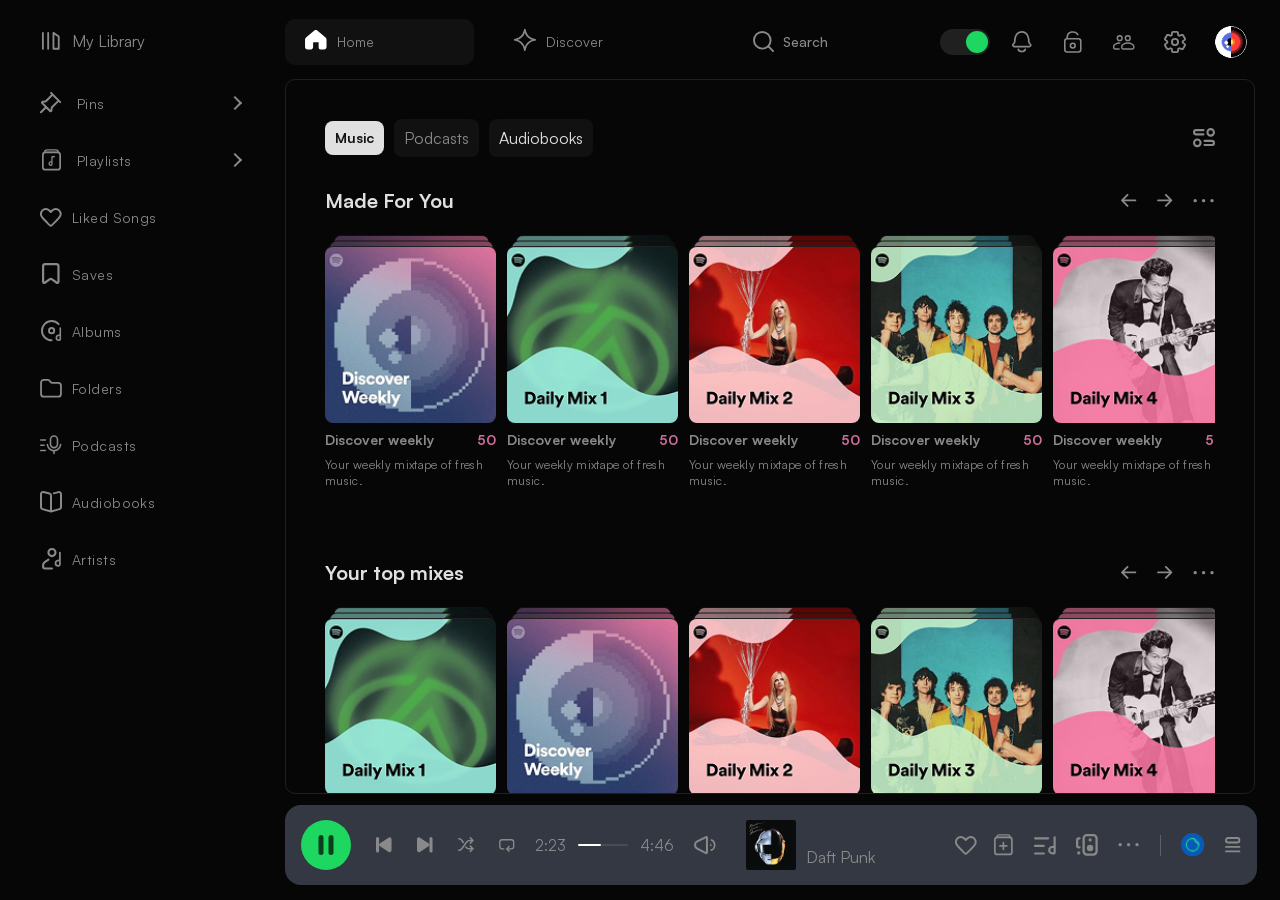
==== commit c55aab16: "Structure player into left, center and right zones Add player-left, player-center and player-right c" ====
--- a/index.html
+++ b/index.html
@@ -1196,7 +1196,7 @@
             </div>
         </aside>
         <footer class="player">
-            <div class="player-wrapper">
+            <div class="player-wrapper player-left">
                 <img src="./assets/img/albums/album_1.png" alt="Daft Punk" />
 
                 <div class="music-title-author-wrapper">
@@ -1224,7 +1224,7 @@
 
             <div class="music-progress-bar"></div>
 
-            <div class="advanced-player">
+            <div class="advanced-player player-center">
                 <div class="advanced-player-wrapper">
                     <div class="stop-button-wrapper">
                         <img
@@ -1248,7 +1248,7 @@
                 <i class="icons icon-volume"></i>
             </div>
 
-            <div class="advanced-player-icons">
+            <div class="advanced-player-icons player-right">
                 <div class="wrapper-icons">
                     <i class="icons icon-hearth"></i>
                     <i class="icons icon-add-playlist"></i>
@@ -1263,8 +1263,8 @@
                 <i class="icons icon-order icon-sm"></i>
             </div>
         </footer>
+        <script src="./assets/js/main.js"></script>
     </body>
-    <script src="./assets/js/main.js"></script>
 </html>
 
 
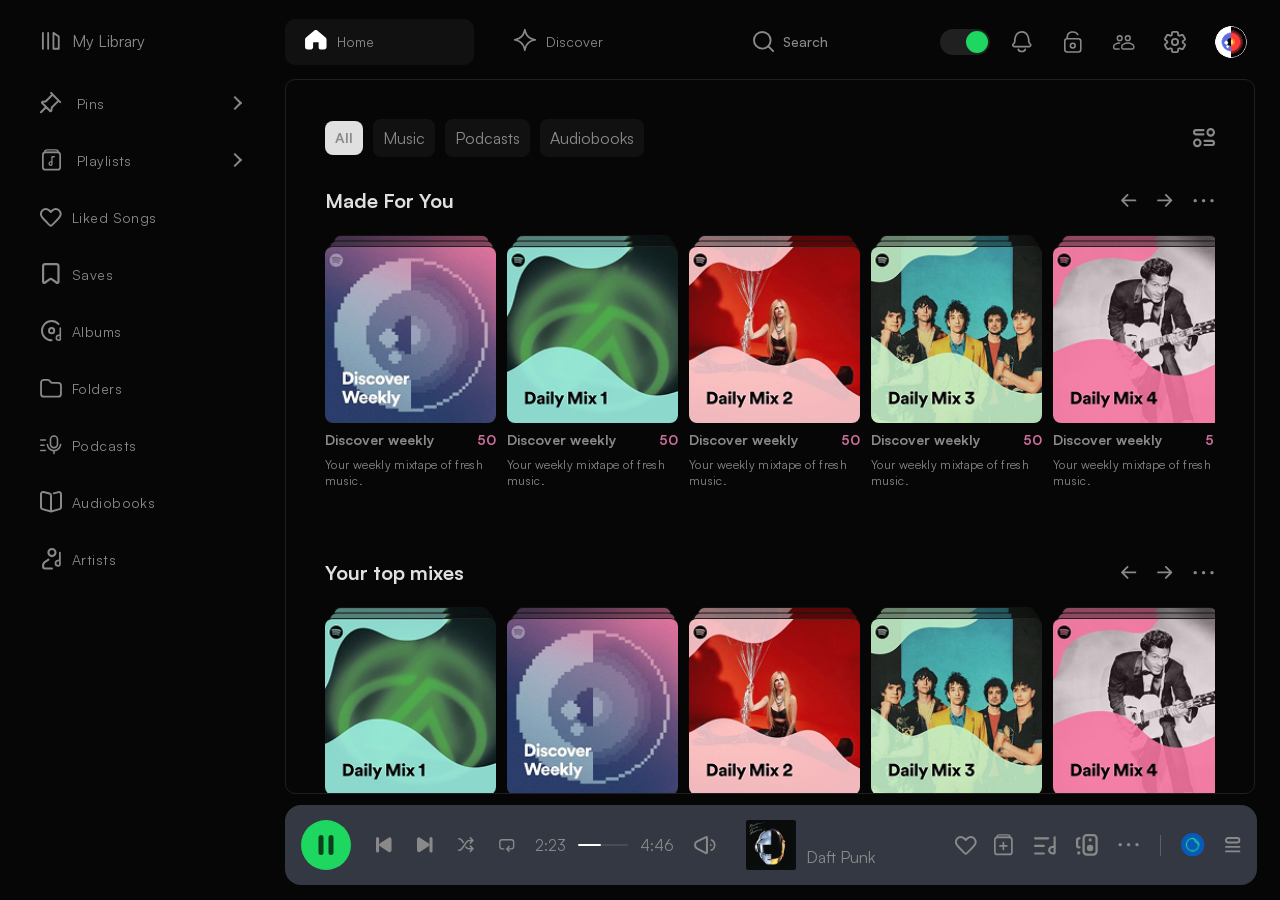
==== commit 07422814: "Add All filter chip and make chips clickable" ====
--- a/index.html
+++ b/index.html
@@ -1,1270 +1,928 @@
 <!doctype html>
 <html lang="en">
-    <head>
-        <meta charset="UTF-8" />
-        <meta name="viewport" content="width=device-width, initial-scale=1.0" />
-        <meta
-            name="description"
-            content="This is Georgian Spotify Template"
-        />
-        <link rel="stylesheet" href="assets/styles/style.css" />
-        <link rel="icon" href="./assets/img/favicon.ico" type="image/x-icon" />
-        <title>Georgian Spotify</title>
-    </head>
-    <body class="app">
-        <header class="header">
-            <div class="header-wrapper">
-                <!-- desktop -->
-                <nav class="navigation">
-                    <ul class="top-nav-ul left-ul">
-                        <li>
-                            <a class="active" href="./index.html">
-                                <div class="img-div">
-                                    <i class="icons icon-home"></i>
-                                </div>
-                                Home
-                            </a>
-                        </li>
-                        <li>
-                            <a href="./pages/discover.html">
-                                <div class="img-div">
-                                    <i class="icons icon-discover"></i>
-                                </div>
-
-                                <span>Discover</span>
-                            </a>
-                        </li>
-                        <li>
-                            <form action="./pages/search.html">
-                                <div class="img-div search-wrapper">
-                                    <label for="search">
-                                        <i class="icons icon-search"></i>
-                                    </label>
-                                    <input
-                                        id="search"
-                                        type="search"
-                                        placeholder="Search"
-                                    />
-                                </div>
-                            </form>
-                        </li>
-                    </ul>
-                </nav>
-                <nav class="side-nav top-nav">
-                    <ul class="top-nav-ul">
-                        <li>
-                            <div
-                                class="theme-toggle dark"
-                                id="theme-toggle"
-                            ></div>
-                        </li>
-                        <li>
-                            <a href="#">
-                                <i class="icons icon-notification"></i>
-                            </a>
-                        </li>
-                        <li>
-                            <a href="#">
-                                <i class="icons icon-lock"></i>
-                            </a>
-                        </li>
-                        <li>
-                            <a href="#">
-                                <i class="icons icon-users"></i>
-                            </a>
-                        </li>
-                        <li>
-                            <a href="#">
-                                <i class="icons icon-settings"></i>
-                            </a>
-                        </li>
-                        <li class="no-hover">
-                            <a href="./pages/profile.html">
-                                <img
-                                    src="./assets/img/icons/user.svg"
-                                    alt="Profile"
-                                />
-                            </a>
-                        </li>
-                    </ul>
-                </nav>
-            </div>
-            <!-- Mobile navigation -->
-            <nav class="mobile-nav">
-                <a class="active" href="./index.html">
-                    <i class="icons icon-home-inactive icon-green"></i>
-                    Home
-                </a>
-                <a href="./pages/discover.html">
-                    <i class="icons icon-discover icon-green"></i>
-                    Discover
-                </a>
-                <a href="./pages/search.html">
-                    <i class="icons icon-search icon-green"></i>
-                    Search
-                </a>
-                <a href="./pages/library.html">
-                    <i class="icons icon-library icon-green"></i>
-                    Library
-                </a>
-                <a href="./pages/profile.html">
-                    <i class="icons icon-me icon-green"></i>
-                    Me
-                </a>
-            </nav>
-        </header>
-        <aside class="sidebar">
-            <div class="sidebar-heading">
-                <a href="./pages/library.html"
-                    ><i class="icons icon-library"></i> My Library</a
-                >
-            </div>
-            <nav class="sidebar-menu">
-                <ul>
+
+<head>
+    <meta charset="UTF-8" />
+    <meta name="viewport" content="width=device-width, initial-scale=1.0" />
+    <meta name="description" content="This is Georgian Spotify Template" />
+    <link rel="stylesheet" href="assets/styles/style.css" />
+    <link rel="icon" href="./assets/img/favicon.ico" type="image/x-icon" />
+    <title>Georgian Spotify</title>
+</head>
+
+<body class="app">
+    <header class="header">
+        <div class="header-wrapper">
+            <!-- desktop -->
+            <nav class="navigation">
+                <ul class="top-nav-ul left-ul">
                     <li>
-                        <details class="nav__dropdown">
-                            <summary class="nav__link">
-                                <i class="icons icon-pin"></i>
-                                Pins
-                            </summary>
-                            <ul class="nav__sub">
-                                <li><a href="./pages/album.html">Albums</a></li>
-                                <li>
-                                    <a href="./pages/artist.html">Artists</a>
-                                </li>
-                                <li>
-                                    <a href="./pages/playlist.html">Playlists</a>
-                                </li>
-                            </ul>
-                        </details>
+                        <a class="active" href="./index.html">
+                            <div class="img-div">
+                                <i class="icons icon-home"></i>
+                            </div>
+                            Home
+                        </a>
                     </li>
                     <li>
-                        <details class="nav__dropdown">
-                            <summary class="nav__link">
-                                <i class="icons icon-playlist"></i>
-                                Playlists
-                            </summary>
-                            <ul class="nav__sub">
-                                <li><a href="./pages/album.html">Albums</a></li>
-                                <li>
-                                    <a href="./pages/artist.html">Artists</a>
-                                </li>
-                                <li>
-                                    <a href="./pages/playlist.html">Playlists</a>
-                                </li>
-                            </ul>
-                        </details>
+                        <a href="./pages/discover.html">
+                            <div class="img-div">
+                                <i class="icons icon-discover"></i>
+                            </div>
+
+                            <span>Discover</span>
+                        </a>
                     </li>
                     <li>
-                        <a href="./pages/song.html">
-                            <i class="icons icon-hearth"></i>
-                            <span>Liked Songs</span>
+                        <form action="./pages/search.html">
+                            <div class="img-div search-wrapper">
+                                <label for="search">
+                                    <i class="icons icon-search"></i>
+                                </label>
+                                <input id="search" type="search" placeholder="Search" />
+                            </div>
+                        </form>
+                    </li>
+                </ul>
+            </nav>
+            <nav class="side-nav top-nav">
+                <ul class="top-nav-ul">
+                    <li>
+                        <div class="theme-toggle dark" id="theme-toggle"></div>
+                    </li>
+                    <li>
+                        <a href="#">
+                            <i class="icons icon-notification"></i>
                         </a>
                     </li>
                     <li>
                         <a href="#">
-                            <i class="icons icon-bookmark"></i>
-                            <span>Saves</span>
-                        </a>
-                    </li>
-                    <li>
-                        <a href="./pages/album.html">
-                            <i class="icons icon-album"></i>
-                            <span>Albums</span>
+                            <i class="icons icon-lock"></i>
                         </a>
                     </li>
                     <li>
                         <a href="#">
-                            <i class="icons icon-folder"></i>
-                            <span>Folders</span>
-                        </a>
-                    </li>
-                    <li>
-                        <a href="./pages/podcast.html">
-                            <i class="icons icon-podcast"></i>
-                            <span>Podcasts</span>
+                            <i class="icons icon-users"></i>
                         </a>
                     </li>
                     <li>
                         <a href="#">
-                            <i class="icons icon-audiobook"></i>
-                            <span>Audiobooks</span>
+                            <i class="icons icon-settings"></i>
                         </a>
                     </li>
-                    <li>
-                        <a href="./pages/artist.html">
-                            <i class="icons icon-artists"></i>
-                            <span>Artists</span>
+                    <li class="no-hover">
+                        <a href="./pages/profile.html">
+                            <img src="./assets/img/icons/user.svg" alt="Profile" />
                         </a>
                     </li>
                 </ul>
             </nav>
-        </aside>
-        <main class="main">
-            <div class="main-inner">
-                <header class="filters-wrapper">
-                    <div class="filters-nav">
-                        <nav>
-                            <ul>
-                                <li class="active">Music</li>
-                                <li><a href="./pages/podcast.html">Podcasts</a></li>
-                                <li>Audiobooks</li>
-                            </ul>
-                        </nav>
-                    </div>
-                    <i class="icons icon-sort"></i>
-                </header>
-                <section class="section-wrapper">
-                    <div class="content-wrapper">
-                        <div class="section-title">
-                            <h2>Made For You</h2>
-                            <div class="slide-controls">
-                                <a href="#"
-                                    ><i
-                                        class="icons icon-arrow-left-big icon-sm"
-                                    ></i
-                                ></a>
-                                <a href="#"
-                                    ><i
-                                        class="icons icon-arrow-right-big icon-sm"
-                                    ></i
-                                ></a>
-                                <a href="#"><i class="icons icon-dots"></i></a>
-                            </div>
-                        </div>
-                        <div class="section-content">
-                            <article class="card">
-                                <a
-                                    href="./pages/playlist.html"
-                                    class="card stack"
-                                >
-                                    <figure class="card__cover">
-                                        <img
-                                            src="./assets/img/covers/cover_1.png"
-                                            class="card-image"
-                                            alt="Cover image 1"
-                                        />
-                                    </figure>
+        </div>
+        <!-- Mobile navigation -->
+        <nav class="mobile-nav">
+            <a class="active" href="./index.html">
+                <i class="icons icon-home-inactive icon-green"></i>
+                Home
+            </a>
+            <a href="./pages/discover.html">
+                <i class="icons icon-discover icon-green"></i>
+                Discover
+            </a>
+            <a href="./pages/search.html">
+                <i class="icons icon-search icon-green"></i>
+                Search
+            </a>
+            <a href="./pages/library.html">
+                <i class="icons icon-library icon-green"></i>
+                Library
+            </a>
+            <a href="./pages/profile.html">
+                <i class="icons icon-me icon-green"></i>
+                Me
+            </a>
+        </nav>
+    </header>
+    <aside class="sidebar">
+        <div class="sidebar-heading">
+            <a href="./pages/library.html"><i class="icons icon-library"></i> My Library</a>
+        </div>
+        <nav class="sidebar-menu">
+            <ul>
+                <li>
+                    <details class="nav__dropdown">
+                        <summary class="nav__link">
+                            <i class="icons icon-pin"></i>
+                            Pins
+                        </summary>
+                        <ul class="nav__sub">
+                            <li><a href="./pages/album.html">Albums</a></li>
+                            <li>
+                                <a href="./pages/artist.html">Artists</a>
+                            </li>
+                            <li>
+                                <a href="./pages/playlist.html">Playlists</a>
+                            </li>
+                        </ul>
+                    </details>
+                </li>
+                <li>
+                    <details class="nav__dropdown">
+                        <summary class="nav__link">
+                            <i class="icons icon-playlist"></i>
+                            Playlists
+                        </summary>
+                        <ul class="nav__sub">
+                            <li><a href="./pages/album.html">Albums</a></li>
+                            <li>
+                                <a href="./pages/artist.html">Artists</a>
+                            </li>
+                            <li>
+                                <a href="./pages/playlist.html">Playlists</a>
+                            </li>
+                        </ul>
+                    </details>
+                </li>
+                <li>
+                    <a href="./pages/song.html">
+                        <i class="icons icon-hearth"></i>
+                        <span>Liked Songs</span>
+                    </a>
+                </li>
+                <li>
+                    <a href="#">
+                        <i class="icons icon-bookmark"></i>
+                        <span>Saves</span>
+                    </a>
+                </li>
+                <li>
+                    <a href="./pages/album.html">
+                        <i class="icons icon-album"></i>
+                        <span>Albums</span>
+                    </a>
+                </li>
+                <li>
+                    <a href="#">
+                        <i class="icons icon-folder"></i>
+                        <span>Folders</span>
+                    </a>
+                </li>
+                <li>
+                    <a href="./pages/podcast.html">
+                        <i class="icons icon-podcast"></i>
+                        <span>Podcasts</span>
+                    </a>
+                </li>
+                <li>
+                    <a href="#">
+                        <i class="icons icon-audiobook"></i>
+                        <span>Audiobooks</span>
+                    </a>
+                </li>
+                <li>
+                    <a href="./pages/artist.html">
+                        <i class="icons icon-artists"></i>
+                        <span>Artists</span>
+                    </a>
+                </li>
+            </ul>
+        </nav>
+    </aside>
+    <main class="main">
+        <div class="main-inner">
+            <header class="filters-wrapper">
+                <div class="filters-nav">
+                    <nav>
+                        <ul>
+                            <li class="active"><a href="./index.html">All</a></li>
+                            <li><a href="./index.html">Music</a></li>
+                            <li><a href="./pages/podcast.html">Podcasts</a></li>
+                            <li><a href="#">Audiobooks</a></li>
+                        </ul>
+                    </nav>
+                </div>
+                <i class="icons icon-sort"></i>
+            </header>
+            <section class="section-wrapper">
+                <div class="content-wrapper">
+                    <div class="section-title">
+                        <h2>Made For You</h2>
+                        <div class="slide-controls">
+                            <a href="#"><i class="icons icon-arrow-left-big icon-sm"></i></a>
+                            <a href="#"><i class="icons icon-arrow-right-big icon-sm"></i></a>
+                            <a href="#"><i class="icons icon-dots"></i></a>
+                        </div>
+                    </div>
+                    <div class="section-content">
+                        <article class="card">
+                            <a href="./pages/playlist.html" class="card stack">
+                                <figure class="card__cover">
+                                    <img src="./assets/img/covers/cover_1.png" class="card-image" alt="Cover image 1" />
+                                </figure>
+                                <h3>
+                                    Discover weekly
+                                    <span class="red">50</span>
+                                </h3>
+                                <p>Your weekly mixtape of fresh music.</p>
+                            </a>
+                        </article>
+                        <article class="card">
+                            <a href="./pages/playlist.html" class="card stack">
+                                <figure>
+                                    <img src="./assets/img/covers/cover_2.png" class="card-image" alt="Cover image 1" />
+                                </figure>
+                                <h3>
+                                    Discover weekly
+                                    <span class="red">50</span>
+                                </h3>
+                                <p>Your weekly mixtape of fresh music.</p>
+                            </a>
+                        </article>
+                        <article class="card">
+                            <a href="./pages/playlist.html" class="card stack">
+                                <figure>
+                                    <img src="./assets/img/covers/cover_3.png" class="card-image" alt="Cover image 3" />
+                                </figure>
+                                <h3>
+                                    Discover weekly
+                                    <span class="red">50</span>
+                                </h3>
+                                <p>Your weekly mixtape of fresh music.</p>
+                            </a>
+                        </article>
+                        <article class="card">
+                            <a href="./pages/playlist.html" class="card stack">
+                                <figure>
+                                    <img src="./assets/img/covers/cover_4.png" class="card-image" alt="Cover image 4" />
+                                </figure>
+                                <h3>
+                                    Discover weekly
+                                    <span class="red">50</span>
+                                </h3>
+                                <p>Your weekly mixtape of fresh music.</p>
+                            </a>
+                        </article>
+                        <article class="card">
+                            <a href="./pages/playlist.html" class="card stack">
+                                <figure>
+                                    <img src="./assets/img/covers/cover_5.png" class="card-image" alt="Cover image 5" />
+                                </figure>
+                                <h3>
+                                    Discover weekly
+                                    <span class="red">50</span>
+                                </h3>
+                                <p>Your weekly mixtape of fresh music.</p>
+                            </a>
+                        </article>
+                        <article class="card">
+                            <a href="./pages/playlist.html" class="card stack">
+                                <figure>
+                                    <img src="./assets/img/covers/cover_6.png" class="card-image" alt="Cover image 6" />
+                                </figure>
+                                <h3>
+                                    Discover weekly
+                                    <span class="red">50</span>
+                                </h3>
+                                <p>Your weekly mixtape of fresh music.</p>
+                            </a>
+                        </article>
+                        <article class="card">
+                            <a href="./pages/playlist.html" class="card stack">
+                                <figure>
+                                    <img src="./assets/img/covers/cover_7.png" class="card-image" alt="Cover image 7" />
+                                </figure>
+                                <h3>
+                                    Discover weekly
+                                    <span class="red">50</span>
+                                </h3>
+                                <p>Your weekly mixtape of fresh music.</p>
+                            </a>
+                        </article>
+                        <article class="card">
+                            <a href="./pages/playlist.html" class="card stack">
+                                <figure>
+                                    <img src="./assets/img/covers/cover_8.png" class="card-image" alt="Cover image 7" />
+                                </figure>
+                                <h3>
+                                    Discover weekly
+                                    <span class="red">50</span>
+                                </h3>
+                                <p>Your weekly mixtape of fresh music.</p>
+                            </a>
+                        </article>
+                        <article class="card">
+                            <a href="./pages/playlist.html" class="card stack">
+                                <figure>
+                                    <img src="./assets/img/covers/cover_9.png" class="card-image" alt="Cover image 7" />
+                                </figure>
+                                <h3>
+                                    Discover weekly
+                                    <span class="red">50</span>
+                                </h3>
+                                <p>Your weekly mixtape of fresh music.</p>
+                            </a>
+                        </article>
+                        <article class="card">
+                            <a href="./pages/playlist.html" class="card stack">
+                                <figure>
+                                    <img src="./assets/img/covers/cover_10.png" class="card-image"
+                                        alt="Cover image 7" />
+                                </figure>
+                                <h3>
+                                    Discover weekly
+                                    <span class="red">50</span>
+                                </h3>
+                                <p>Your weekly mixtape of fresh music.</p>
+                            </a>
+                        </article>
+                        <article class="card">
+                            <a href="./pages/playlist.html" class="card stack">
+                                <figure>
+                                    <img src="./assets/img/covers/cover_11.png" class="card-image"
+                                        alt="Cover image 7" />
+                                </figure>
+                                <h3>
+                                    Discover weekly
+                                    <span class="red">50</span>
+                                </h3>
+                                <p>Your weekly mixtape of fresh music.</p>
+                            </a>
+                        </article>
+                        <article class="card">
+                            <a href="./pages/playlist.html" class="card stack">
+                                <figure>
+                                    <img src="./assets/img/covers/cover_12.png" class="card-image"
+                                        alt="Cover image 7" />
+                                </figure>
+                                <h3>
+                                    Discover weekly
+                                    <span class="red">50</span>
+                                </h3>
+                                <p>Your weekly mixtape of fresh music.</p>
+                            </a>
+                        </article>
+                        <article class="card">
+                            <a href="./pages/playlist.html" class="card stack">
+                                <figure>
+                                    <img src="./assets/img/covers/cover_13.png" class="card-image"
+                                        alt="Cover image 7" />
+                                </figure>
+                                <h3>
+                                    Discover weekly
+                                    <span class="red">50</span>
+                                </h3>
+                                <p>Your weekly mixtape of fresh music.</p>
+                            </a>
+                        </article>
+                    </div>
+                </div>
+            </section>
+            <section class="section-wrapper">
+                <div class="content-wrapper">
+                    <div class="section-title">
+                        <h2>Your top mixes</h2>
+                        <div class="slide-controls">
+                            <a href="#"><i class="icons icon-arrow-left-big icon-sm"></i></a>
+                            <a href="#"><i class="icons icon-arrow-right-big icon-sm"></i></a>
+                            <a href="#"><i class="icons icon-dots"></i></a>
+                        </div>
+                    </div>
+                    <div class="section-content">
+                        <article class="card">
+                            <a href="./pages/playlist.html" class="card stack">
+                                <figure>
+                                    <img src="./assets/img/covers/cover_2.png" class="card-image" alt="Cover image 1" />
+                                </figure>
+                                <h3>
+                                    Discover weekly
+                                    <span class="red">50</span>
+                                </h3>
+                                <p>Your weekly mixtape of fresh music.</p>
+                            </a>
+                        </article>
+                        <article class="card">
+                            <a href="./pages/playlist.html" class="card stack">
+                                <figure class="card__cover">
+                                    <img src="./assets/img/covers/cover_1.png" class="card-image" alt="Cover image 1" />
+                                </figure>
+                                <h3>
+                                    Discover weekly
+                                    <span class="red">50</span>
+                                </h3>
+                                <p>Your weekly mixtape of fresh music.</p>
+                            </a>
+                        </article>
+                        <article class="card">
+                            <a href="./pages/playlist.html" class="card stack">
+                                <figure>
+                                    <img src="./assets/img/covers/cover_3.png" class="card-image" alt="Cover image 3" />
+                                </figure>
+                                <h3>
+                                    Discover weekly
+                                    <span class="red">50</span>
+                                </h3>
+                                <p>Your weekly mixtape of fresh music.</p>
+                            </a>
+                        </article>
+                        <article class="card">
+                            <a href="./pages/playlist.html" class="card stack">
+                                <figure>
+                                    <img src="./assets/img/covers/cover_4.png" class="card-image" alt="Cover image 4" />
+                                </figure>
+                                <h3>
+                                    Discover weekly
+                                    <span class="red">50</span>
+                                </h3>
+                                <p>Your weekly mixtape of fresh music.</p>
+                            </a>
+                        </article>
+                        <article class="card">
+                            <a href="./pages/playlist.html" class="card stack">
+                                <figure>
+                                    <img src="./assets/img/covers/cover_5.png" class="card-image" alt="Cover image 5" />
+                                </figure>
+                                <h3>
+                                    Discover weekly
+                                    <span class="red">50</span>
+                                </h3>
+                                <p>Your weekly mixtape of fresh music.</p>
+                            </a>
+                        </article>
+                        <article class="card">
+                            <a href="./pages/playlist.html" class="card stack">
+                                <figure>
+                                    <img src="./assets/img/covers/cover_6.png" class="card-image" alt="Cover image 6" />
+                                </figure>
+                                <h3>
+                                    Discover weekly
+                                    <span class="red">50</span>
+                                </h3>
+                                <p>Your weekly mixtape of fresh music.</p>
+                            </a>
+                        </article>
+                        <article class="card">
+                            <a href="./pages/playlist.html" class="card stack">
+                                <figure>
+                                    <img src="./assets/img/covers/cover_7.png" class="card-image" alt="Cover image 7" />
+                                </figure>
+                                <h3>
+                                    Discover weekly
+                                    <span class="red">50</span>
+                                </h3>
+                                <p>Your weekly mixtape of fresh music.</p>
+                            </a>
+                        </article>
+                        <article class="card">
+                            <a href="./pages/playlist.html" class="card stack">
+                                <figure>
+                                    <img src="./assets/img/covers/cover_8.png" class="card-image" alt="Cover image 7" />
+                                </figure>
+                                <h3>
+                                    Discover weekly
+                                    <span class="red">50</span>
+                                </h3>
+                                <p>Your weekly mixtape of fresh music.</p>
+                            </a>
+                        </article>
+                        <article class="card">
+                            <a href="./pages/playlist.html" class="card stack">
+                                <figure>
+                                    <img src="./assets/img/covers/cover_9.png" class="card-image" alt="Cover image 7" />
+                                </figure>
+                                <h3>
+                                    Discover weekly
+                                    <span class="red">50</span>
+                                </h3>
+                                <p>Your weekly mixtape of fresh music.</p>
+                            </a>
+                        </article>
+                        <article class="card">
+                            <a href="./pages/playlist.html" class="card stack">
+                                <figure>
+                                    <img src="./assets/img/covers/cover_10.png" class="card-image"
+                                        alt="Cover image 7" />
+                                </figure>
+                                <h3>
+                                    Discover weekly
+                                    <span class="red">50</span>
+                                </h3>
+                                <p>Your weekly mixtape of fresh music.</p>
+                            </a>
+                        </article>
+                        <article class="card">
+                            <a href="./pages/playlist.html" class="card stack">
+                                <figure>
+                                    <img src="./assets/img/covers/cover_11.png" class="card-image"
+                                        alt="Cover image 7" />
+                                </figure>
+                                <h3>
+                                    Discover weekly
+                                    <span class="red">50</span>
+                                </h3>
+                                <p>Your weekly mixtape of fresh music.</p>
+                            </a>
+                        </article>
+                        <article class="card">
+                            <a href="./pages/playlist.html" class="card stack">
+                                <figure>
+                                    <img src="./assets/img/covers/cover_12.png" class="card-image"
+                                        alt="Cover image 7" />
+                                </figure>
+                                <h3>
+                                    Discover weekly
+                                    <span class="red">50</span>
+                                </h3>
+                                <p>Your weekly mixtape of fresh music.</p>
+                            </a>
+                        </article>
+                        <article class="card">
+                            <a href="./pages/playlist.html" class="card stack">
+                                <figure>
+                                    <img src="./assets/img/covers/cover_13.png" class="card-image"
+                                        alt="Cover image 7" />
+                                </figure>
+                                <h3>
+                                    Discover weekly
+                                    <span class="red">50</span>
+                                </h3>
+                                <p>Your weekly mixtape of fresh music.</p>
+                            </a>
+                        </article>
+                    </div>
+                </div>
+            </section>
+            <section class="section-wrapper">
+                <div class="content-wrapper">
+                    <div class="section-title">
+                        <h2>Your favorite artists</h2>
+                        <div class="slide-controls">
+                            <a href="#"><i class="icons icon-arrow-left-big icon-sm"></i></a>
+                            <a href="#"><i class="icons icon-arrow-right-big icon-sm"></i></a>
+                            <a href="#"><i class="icons icon-dots"></i></a>
+                        </div>
+                    </div>
+                    <div class="section-content">
+                        <article class="card artists">
+                            <a href="./pages/artist.html">
+                                <figure>
+                                    <img src="./assets/img/artists/artist_1.png" class="card-image circle"
+                                        alt="Cover image 7" />
+                                </figure>
+                                <span class="artist-name">Guns N’ Roses</span>
+                            </a>
+                        </article>
+                        <article class="card artists">
+                            <a href="./pages/artist.html">
+                                <figure>
+                                    <img src="./assets/img/artists/artist_2.png" class="card-image circle"
+                                        alt="Cover image 3" />
+                                </figure>
+                                <span class="artist-name">Daft Punk</span>
+                            </a>
+                        </article>
+                        <article class="card artists">
+                            <a href="./pages/artist.html">
+                                <figure>
+                                    <img src="./assets/img/artists/artist_3.png" class="card-image circle"
+                                        alt="Cover image 7" />
+                                </figure>
+                                <span class="artist-name">David Bowie</span>
+                            </a>
+                        </article>
+                    </div>
+                </div>
+            </section>
+            <section class="section-wrapper">
+                <div class="content-wrapper">
+                    <div class="section-title">
+                        <h2>Albums for you</h2>
+                        <div class="slide-controls">
+                            <a href="#"><i class="icons icon-arrow-left-big icon-sm"></i></a>
+                            <a href="#"><i class="icons icon-arrow-right-big icon-sm"></i></a>
+                            <a href="#"><i class="icons icon-dots"></i></a>
+                        </div>
+                    </div>
+                    <div class="section-content">
+                        <article class="card albums">
+                            <a href="./pages/album.html">
+                                <figure>
+                                    <img src="./assets/img/albums/album_1.png" class="card-image" alt="Cover image 6" />
+                                </figure>
+                                <h3>Meteora <span>13</span></h3>
+                                <p>Linkin Park</p>
+                            </a>
+                        </article>
+                        <article class="card albums">
+                            <a href="./pages/album.html">
+                                <figure>
+                                    <img src="./assets/img/albums/album_2.png" class="card-image" alt="Cover image 7" />
+                                </figure>
+                                <h3>Random Access... <span>13</span></h3>
+                                <p>Daft Punk</p>
+                            </a>
+                        </article>
+                        <article class="card albums">
+                            <a href="./pages/album.html">
+                                <figure>
+                                    <img src="./assets/img/albums/album_3.png" class="card-image" alt="Cover image 7" />
+                                </figure>
+                                <h3>Abbey Road <span>13</span></h3>
+                                <p>The Beatles</p>
+                            </a>
+                        </article>
+                        <article class="card albums">
+                            <a href="./pages/album.html">
+                                <figure>
+                                    <img src="./assets/img/albums/album_4.png" class="card-image" alt="Cover image 7" />
+                                </figure>
+                                <h3>Black Holes and... <span>13</span></h3>
+                                <p>Muse</p>
+                            </a>
+                        </article>
+                    </div>
+                </div>
+            </section>
+            <section class="section-wrapper">
+                <div class="content-wrapper">
+                    <div class="section-title">
+                        <h2>Audiobooks for you</h2>
+                        <div class="slide-controls">
+                            <a href="#"><i class="icons icon-arrow-left-big icon-sm"></i></a>
+                            <a href="#"><i class="icons icon-arrow-right-big icon-sm"></i></a>
+                            <a href="#"><i class="icons icon-dots"></i></a>
+                        </div>
+                    </div>
+                    <div class="section-content">
+                        <article class="card audiobooks">
+                            <figure>
+                                <img src="./assets/img/audiobooks/audiobook_1.png" class="card-image"
+                                    alt="Cover image 7" />
+                            </figure>
+                            <h3>Halo: The Flood</h3>
+                            <p>William C. Dietz</p>
+                        </article>
+                        <article class="card audiobooks">
+                            <figure>
+                                <img src="./assets/img/audiobooks/audiobook_2.png" class="card-image"
+                                    alt="Cover image 7" />
+                            </figure>
+                            <h3>Halo: First Strike</h3>
+                            <p>Eric Nylund</p>
+                        </article>
+                        <article class="card audiobooks">
+                            <figure>
+                                <img src="./assets/img/audiobooks/audiobook_3.png" class="card-image"
+                                    alt="Cover image 3" />
+                            </figure>
+                            <h3>Halo: Ghosts of Onyx</h3>
+                            <p>Eric Nylund</p>
+                        </article>
+                    </div>
+                </div>
+            </section>
+            <section class="section-wrapper">
+                <div class="content-wrapper">
+                    <div class="section-title">
+                        <h2>Podcasts for you</h2>
+                        <div class="slide-controls">
+                            <a href="#"><i class="icons icon-arrow-left-big icon-sm"></i></a>
+                            <a href="#"><i class="icons icon-arrow-right-big icon-sm"></i></a>
+                            <a href="#"><i class="icons icon-dots"></i></a>
+                        </div>
+                    </div>
+                    <div class="section-content">
+                        <article class="card podcasts">
+                            <a href="./pages/podcast.html">
+                                <figure>
+                                    <img src="./assets/img/podcasts/podcast_1.png" class="card-image"
+                                        alt="Cover image 5" />
+                                </figure>
+                                <div class="podcasts-title">
+                                    <h3>anything goes...</h3>
+                                    <p>emma chamberlain</p>
+                                </div>
+                            </a>
+                        </article>
+                        <article class="card podcasts">
+                            <a href="./pages/podcast.html">
+                                <figure>
+                                    <img src="./assets/img/podcasts/podcast_2.png" class="card-image"
+                                        alt="Cover image 7" />
+                                </figure>
+                                <div class="podcasts-title">
+                                    <h3>The Joe Rogan...</h3>
+                                    <p>Joe Rogan</p>
+                                </div>
+                            </a>
+                        </article>
+                        <article class="card podcasts">
+                            <a href="./pages/podcast.html">
+                                <figure>
+                                    <img src="./assets/img/podcasts/podcast_3.png" class="card-image"
+                                        alt="Cover image 3" />
+                                </figure>
+                                <div class="podcasts-title">
+                                    <h3>The Journal</h3>
+                                    <p>The Wall Street Journal</p>
+                                </div>
+                            </a>
+                        </article>
+                    </div>
+                </div>
+            </section>
+            <section class="section-wrapper">
+                <div class="content-wrapper">
+                    <div class="section-title">
+                        <h2>Episodes for you</h2>
+                        <div class="slide-controls">
+                            <a href="#"><i class="icons icon-arrow-left-big icon-sm"></i></a>
+                            <a href="#"><i class="icons icon-arrow-right-big icon-sm"></i></a>
+                            <a href="#"><i class="icons icon-dots"></i></a>
+                        </div>
+                    </div>
+                    <div class="section-content">
+                        <article class="card episodes">
+                            <a href="./pages/episode.html">
+                                <figure>
+                                    <img src="./assets/img/episodes/episode_1.png" class="card-image"
+                                        alt="Cover image 7" />
+                                </figure>
+                                <div class="episodes-title">
                                     <h3>
-                                        Discover weekly
-                                        <span class="red">50</span>
+                                        <img src="./assets/img/icons/play_bordered.svg" alt="Play icon" />anything
+                                        goes...
                                     </h3>
-                                    <p>Your weekly mixtape of fresh music.</p>
-                                </a>
-                            </article>
-                            <article class="card">
-                                <a
-                                    href="./pages/playlist.html"
-                                    class="card stack"
-                                >
-                                    <figure>
-                                        <img
-                                            src="./assets/img/covers/cover_2.png"
-                                            class="card-image"
-                                            alt="Cover image 1"
-                                        />
-                                    </figure>
-                                    <h3>
-                                        Discover weekly
-                                        <span class="red">50</span>
-                                    </h3>
-                                    <p>Your weekly mixtape of fresh music.</p>
-                                </a>
-                            </article>
-                            <article class="card">
-                                <a
-                                    href="./pages/playlist.html"
-                                    class="card stack"
-                                >
-                                    <figure>
-                                        <img
-                                            src="./assets/img/covers/cover_3.png"
-                                            class="card-image"
-                                            alt="Cover image 3"
-                                        />
-                                    </figure>
-                                    <h3>
-                                        Discover weekly
-                                        <span class="red">50</span>
-                                    </h3>
-                                    <p>Your weekly mixtape of fresh music.</p>
-                                </a>
-                            </article>
-                            <article class="card">
-                                <a
-                                    href="./pages/playlist.html"
-                                    class="card stack"
-                                >
-                                    <figure>
-                                        <img
-                                            src="./assets/img/covers/cover_4.png"
-                                            class="card-image"
-                                            alt="Cover image 4"
-                                        />
-                                    </figure>
-                                    <h3>
-                                        Discover weekly
-                                        <span class="red">50</span>
-                                    </h3>
-                                    <p>Your weekly mixtape of fresh music.</p>
-                                </a>
-                            </article>
-                            <article class="card">
-                                <a
-                                    href="./pages/playlist.html"
-                                    class="card stack"
-                                >
-                                    <figure>
-                                        <img
-                                            src="./assets/img/covers/cover_5.png"
-                                            class="card-image"
-                                            alt="Cover image 5"
-                                        />
-                                    </figure>
-                                    <h3>
-                                        Discover weekly
-                                        <span class="red">50</span>
-                                    </h3>
-                                    <p>Your weekly mixtape of fresh music.</p>
-                                </a>
-                            </article>
-                            <article class="card">
-                                <a
-                                    href="./pages/playlist.html"
-                                    class="card stack"
-                                >
-                                    <figure>
-                                        <img
-                                            src="./assets/img/covers/cover_6.png"
-                                            class="card-image"
-                                            alt="Cover image 6"
-                                        />
-                                    </figure>
-                                    <h3>
-                                        Discover weekly
-                                        <span class="red">50</span>
-                                    </h3>
-                                    <p>Your weekly mixtape of fresh music.</p>
-                                </a>
-                            </article>
-                            <article class="card">
-                                <a
-                                    href="./pages/playlist.html"
-                                    class="card stack"
-                                >
-                                    <figure>
-                                        <img
-                                            src="./assets/img/covers/cover_7.png"
-                                            class="card-image"
-                                            alt="Cover image 7"
-                                        />
-                                    </figure>
-                                    <h3>
-                                        Discover weekly
-                                        <span class="red">50</span>
-                                    </h3>
-                                    <p>Your weekly mixtape of fresh music.</p>
-                                </a>
-                            </article>
-                            <article class="card">
-                                <a
-                                    href="./pages/playlist.html"
-                                    class="card stack"
-                                >
-                                    <figure>
-                                        <img
-                                            src="./assets/img/covers/cover_8.png"
-                                            class="card-image"
-                                            alt="Cover image 7"
-                                        />
-                                    </figure>
-                                    <h3>
-                                        Discover weekly
-                                        <span class="red">50</span>
-                                    </h3>
-                                    <p>Your weekly mixtape of fresh music.</p>
-                                </a>
-                            </article>
-                            <article class="card">
-                                <a
-                                    href="./pages/playlist.html"
-                                    class="card stack"
-                                >
-                                    <figure>
-                                        <img
-                                            src="./assets/img/covers/cover_9.png"
-                                            class="card-image"
-                                            alt="Cover image 7"
-                                        />
-                                    </figure>
-                                    <h3>
-                                        Discover weekly
-                                        <span class="red">50</span>
-                                    </h3>
-                                    <p>Your weekly mixtape of fresh music.</p>
-                                </a>
-                            </article>
-                            <article class="card">
-                                <a
-                                    href="./pages/playlist.html"
-                                    class="card stack"
-                                >
-                                    <figure>
-                                        <img
-                                            src="./assets/img/covers/cover_10.png"
-                                            class="card-image"
-                                            alt="Cover image 7"
-                                        />
-                                    </figure>
-                                    <h3>
-                                        Discover weekly
-                                        <span class="red">50</span>
-                                    </h3>
-                                    <p>Your weekly mixtape of fresh music.</p>
-                                </a>
-                            </article>
-                            <article class="card">
-                                <a
-                                    href="./pages/playlist.html"
-                                    class="card stack"
-                                >
-                                    <figure>
-                                        <img
-                                            src="./assets/img/covers/cover_11.png"
-                                            class="card-image"
-                                            alt="Cover image 7"
-                                        />
-                                    </figure>
-                                    <h3>
-                                        Discover weekly
-                                        <span class="red">50</span>
-                                    </h3>
-                                    <p>Your weekly mixtape of fresh music.</p>
-                                </a>
-                            </article>
-                            <article class="card">
-                                <a
-                                    href="./pages/playlist.html"
-                                    class="card stack"
-                                >
-                                    <figure>
-                                        <img
-                                            src="./assets/img/covers/cover_12.png"
-                                            class="card-image"
-                                            alt="Cover image 7"
-                                        />
-                                    </figure>
-                                    <h3>
-                                        Discover weekly
-                                        <span class="red">50</span>
-                                    </h3>
-                                    <p>Your weekly mixtape of fresh music.</p>
-                                </a>
-                            </article>
-                            <article class="card">
-                                <a
-                                    href="./pages/playlist.html"
-                                    class="card stack"
-                                >
-                                    <figure>
-                                        <img
-                                            src="./assets/img/covers/cover_13.png"
-                                            class="card-image"
-                                            alt="Cover image 7"
-                                        />
-                                    </figure>
-                                    <h3>
-                                        Discover weekly
-                                        <span class="red">50</span>
-                                    </h3>
-                                    <p>Your weekly mixtape of fresh music.</p>
-                                </a>
-                            </article>
-                        </div>
-                    </div>
-                </section>
-                <section class="section-wrapper">
-                    <div class="content-wrapper">
-                        <div class="section-title">
-                            <h2>Your top mixes</h2>
-                            <div class="slide-controls">
-                                <a href="#"
-                                    ><i
-                                        class="icons icon-arrow-left-big icon-sm"
-                                    ></i
-                                ></a>
-                                <a href="#"
-                                    ><i
-                                        class="icons icon-arrow-right-big icon-sm"
-                                    ></i
-                                ></a>
-                                <a href="#"><i class="icons icon-dots"></i></a>
-                            </div>
-                        </div>
-                        <div class="section-content">
-                            <article class="card">
-                                <a
-                                    href="./pages/playlist.html"
-                                    class="card stack"
-                                >
-                                    <figure>
-                                        <img
-                                            src="./assets/img/covers/cover_2.png"
-                                            class="card-image"
-                                            alt="Cover image 1"
-                                        />
-                                    </figure>
-                                    <h3>
-                                        Discover weekly
-                                        <span class="red">50</span>
-                                    </h3>
-                                    <p>Your weekly mixtape of fresh music.</p>
-                                </a>
-                            </article>
-                            <article class="card">
-                                <a
-                                    href="./pages/playlist.html"
-                                    class="card stack"
-                                >
-                                    <figure class="card__cover">
-                                        <img
-                                            src="./assets/img/covers/cover_1.png"
-                                            class="card-image"
-                                            alt="Cover image 1"
-                                        />
-                                    </figure>
-                                    <h3>
-                                        Discover weekly
-                                        <span class="red">50</span>
-                                    </h3>
-                                    <p>Your weekly mixtape of fresh music.</p>
-                                </a>
-                            </article>
-                            <article class="card">
-                                <a
-                                    href="./pages/playlist.html"
-                                    class="card stack"
-                                >
-                                    <figure>
-                                        <img
-                                            src="./assets/img/covers/cover_3.png"
-                                            class="card-image"
-                                            alt="Cover image 3"
-                                        />
-                                    </figure>
-                                    <h3>
-                                        Discover weekly
-                                        <span class="red">50</span>
-                                    </h3>
-                                    <p>Your weekly mixtape of fresh music.</p>
-                                </a>
-                            </article>
-                            <article class="card">
-                                <a
-                                    href="./pages/playlist.html"
-                                    class="card stack"
-                                >
-                                    <figure>
-                                        <img
-                                            src="./assets/img/covers/cover_4.png"
-                                            class="card-image"
-                                            alt="Cover image 4"
-                                        />
-                                    </figure>
-                                    <h3>
-                                        Discover weekly
-                                        <span class="red">50</span>
-                                    </h3>
-                                    <p>Your weekly mixtape of fresh music.</p>
-                                </a>
-                            </article>
-                            <article class="card">
-                                <a
-                                    href="./pages/playlist.html"
-                                    class="card stack"
-                                >
-                                    <figure>
-                                        <img
-                                            src="./assets/img/covers/cover_5.png"
-                                            class="card-image"
-                                            alt="Cover image 5"
-                                        />
-                                    </figure>
-                                    <h3>
-                                        Discover weekly
-                                        <span class="red">50</span>
-                                    </h3>
-                                    <p>Your weekly mixtape of fresh music.</p>
-                                </a>
-                            </article>
-                            <article class="card">
-                                <a
-                                    href="./pages/playlist.html"
-                                    class="card stack"
-                                >
-                                    <figure>
-                                        <img
-                                            src="./assets/img/covers/cover_6.png"
-                                            class="card-image"
-                                            alt="Cover image 6"
-                                        />
-                                    </figure>
-                                    <h3>
-                                        Discover weekly
-                                        <span class="red">50</span>
-                                    </h3>
-                                    <p>Your weekly mixtape of fresh music.</p>
-                                </a>
-                            </article>
-                            <article class="card">
-                                <a
-                                    href="./pages/playlist.html"
-                                    class="card stack"
-                                >
-                                    <figure>
-                                        <img
-                                            src="./assets/img/covers/cover_7.png"
-                                            class="card-image"
-                                            alt="Cover image 7"
-                                        />
-                                    </figure>
-                                    <h3>
-                                        Discover weekly
-                                        <span class="red">50</span>
-                                    </h3>
-                                    <p>Your weekly mixtape of fresh music.</p>
-                                </a>
-                            </article>
-                            <article class="card">
-                                <a
-                                    href="./pages/playlist.html"
-                                    class="card stack"
-                                >
-                                    <figure>
-                                        <img
-                                            src="./assets/img/covers/cover_8.png"
-                                            class="card-image"
-                                            alt="Cover image 7"
-                                        />
-                                    </figure>
-                                    <h3>
-                                        Discover weekly
-                                        <span class="red">50</span>
-                                    </h3>
-                                    <p>Your weekly mixtape of fresh music.</p>
-                                </a>
-                            </article>
-                            <article class="card">
-                                <a
-                                    href="./pages/playlist.html"
-                                    class="card stack"
-                                >
-                                    <figure>
-                                        <img
-                                            src="./assets/img/covers/cover_9.png"
-                                            class="card-image"
-                                            alt="Cover image 7"
-                                        />
-                                    </figure>
-                                    <h3>
-                                        Discover weekly
-                                        <span class="red">50</span>
-                                    </h3>
-                                    <p>Your weekly mixtape of fresh music.</p>
-                                </a>
-                            </article>
-                            <article class="card">
-                                <a
-                                    href="./pages/playlist.html"
-                                    class="card stack"
-                                >
-                                    <figure>
-                                        <img
-                                            src="./assets/img/covers/cover_10.png"
-                                            class="card-image"
-                                            alt="Cover image 7"
-                                        />
-                                    </figure>
-                                    <h3>
-                                        Discover weekly
-                                        <span class="red">50</span>
-                                    </h3>
-                                    <p>Your weekly mixtape of fresh music.</p>
-                                </a>
-                            </article>
-                            <article class="card">
-                                <a
-                                    href="./pages/playlist.html"
-                                    class="card stack"
-                                >
-                                    <figure>
-                                        <img
-                                            src="./assets/img/covers/cover_11.png"
-                                            class="card-image"
-                                            alt="Cover image 7"
-                                        />
-                                    </figure>
-                                    <h3>
-                                        Discover weekly
-                                        <span class="red">50</span>
-                                    </h3>
-                                    <p>Your weekly mixtape of fresh music.</p>
-                                </a>
-                            </article>
-                            <article class="card">
-                                <a
-                                    href="./pages/playlist.html"
-                                    class="card stack"
-                                >
-                                    <figure>
-                                        <img
-                                            src="./assets/img/covers/cover_12.png"
-                                            class="card-image"
-                                            alt="Cover image 7"
-                                        />
-                                    </figure>
-                                    <h3>
-                                        Discover weekly
-                                        <span class="red">50</span>
-                                    </h3>
-                                    <p>Your weekly mixtape of fresh music.</p>
-                                </a>
-                            </article>
-                            <article class="card">
-                                <a
-                                    href="./pages/playlist.html"
-                                    class="card stack"
-                                >
-                                    <figure>
-                                        <img
-                                            src="./assets/img/covers/cover_13.png"
-                                            class="card-image"
-                                            alt="Cover image 7"
-                                        />
-                                    </figure>
-                                    <h3>
-                                        Discover weekly
-                                        <span class="red">50</span>
-                                    </h3>
-                                    <p>Your weekly mixtape of fresh music.</p>
-                                </a>
-                            </article>
-                        </div>
-                    </div>
-                </section>
-                <section class="section-wrapper">
-                    <div class="content-wrapper">
-                        <div class="section-title">
-                            <h2>Your favorite artists</h2>
-                            <div class="slide-controls">
-                                <a href="#"
-                                    ><i
-                                        class="icons icon-arrow-left-big icon-sm"
-                                    ></i
-                                ></a>
-                                <a href="#"
-                                    ><i
-                                        class="icons icon-arrow-right-big icon-sm"
-                                    ></i
-                                ></a>
-                                <a href="#"><i class="icons icon-dots"></i></a>
-                            </div>
-                        </div>
-                        <div class="section-content">
-                            <article class="card artists">
-                                <a href="./pages/artist.html">
-                                    <figure>
-                                        <img
-                                            src="./assets/img/artists/artist_1.png"
-                                            class="card-image circle"
-                                            alt="Cover image 7"
-                                        />
-                                    </figure>
-                                    <span class="artist-name"
-                                        >Guns N’ Roses</span
-                                    >
-                                </a>
-                            </article>
-                            <article class="card artists">
-                                <a href="./pages/artist.html">
-                                    <figure>
-                                        <img
-                                            src="./assets/img/artists/artist_2.png"
-                                            class="card-image circle"
-                                            alt="Cover image 3"
-                                        />
-                                    </figure>
-                                    <span class="artist-name">Daft Punk</span>
-                                </a>
-                            </article>
-                            <article class="card artists">
-                                <a href="./pages/artist.html">
-                                    <figure>
-                                        <img
-                                            src="./assets/img/artists/artist_3.png"
-                                            class="card-image circle"
-                                            alt="Cover image 7"
-                                        />
-                                    </figure>
-                                    <span class="artist-name">David Bowie</span>
-                                </a>
-                            </article>
-                        </div>
-                    </div>
-                </section>
-                <section class="section-wrapper">
-                    <div class="content-wrapper">
-                        <div class="section-title">
-                            <h2>Albums for you</h2>
-                            <div class="slide-controls">
-                                <a href="#"
-                                    ><i
-                                        class="icons icon-arrow-left-big icon-sm"
-                                    ></i
-                                ></a>
-                                <a href="#"
-                                    ><i
-                                        class="icons icon-arrow-right-big icon-sm"
-                                    ></i
-                                ></a>
-                                <a href="#"><i class="icons icon-dots"></i></a>
-                            </div>
-                        </div>
-                        <div class="section-content">
-                            <article class="card albums">
-                                <a href="./pages/album.html">
-                                    <figure>
-                                        <img
-                                            src="./assets/img/albums/album_1.png"
-                                            class="card-image"
-                                            alt="Cover image 6"
-                                        />
-                                    </figure>
-                                    <h3>Meteora <span>13</span></h3>
-                                    <p>Linkin Park</p>
-                                </a>
-                            </article>
-                            <article class="card albums">
-                                <a href="./pages/album.html">
-                                    <figure>
-                                        <img
-                                            src="./assets/img/albums/album_2.png"
-                                            class="card-image"
-                                            alt="Cover image 7"
-                                        />
-                                    </figure>
-                                    <h3>Random Access... <span>13</span></h3>
-                                    <p>Daft Punk</p>
-                                </a>
-                            </article>
-                            <article class="card albums">
-                                <a href="./pages/album.html">
-                                    <figure>
-                                        <img
-                                            src="./assets/img/albums/album_3.png"
-                                            class="card-image"
-                                            alt="Cover image 7"
-                                        />
-                                    </figure>
-                                    <h3>Abbey Road <span>13</span></h3>
-                                    <p>The Beatles</p>
-                                </a>
-                            </article>
-                            <article class="card albums">
-                                <a href="./pages/album.html">
-                                    <figure>
-                                        <img
-                                            src="./assets/img/albums/album_4.png"
-                                            class="card-image"
-                                            alt="Cover image 7"
-                                        />
-                                    </figure>
-                                    <h3>Black Holes and... <span>13</span></h3>
-                                    <p>Muse</p>
-                                </a>
-                            </article>
-                        </div>
-                    </div>
-                </section>
-                <section class="section-wrapper">
-                    <div class="content-wrapper">
-                        <div class="section-title">
-                            <h2>Audiobooks for you</h2>
-                            <div class="slide-controls">
-                                <a href="#"
-                                    ><i
-                                        class="icons icon-arrow-left-big icon-sm"
-                                    ></i
-                                ></a>
-                                <a href="#"
-                                    ><i
-                                        class="icons icon-arrow-right-big icon-sm"
-                                    ></i
-                                ></a>
-                                <a href="#"><i class="icons icon-dots"></i></a>
-                            </div>
-                        </div>
-                        <div class="section-content">
-                            <article class="card audiobooks">
-                                <figure>
-                                    <img
-                                        src="./assets/img/audiobooks/audiobook_1.png"
-                                        class="card-image"
-                                        alt="Cover image 7"
-                                    />
-                                </figure>
-                                <h3>Halo: The Flood</h3>
-                                <p>William C. Dietz</p>
-                            </article>
-                            <article class="card audiobooks">
-                                <figure>
-                                    <img
-                                        src="./assets/img/audiobooks/audiobook_2.png"
-                                        class="card-image"
-                                        alt="Cover image 7"
-                                    />
-                                </figure>
-                                <h3>Halo: First Strike</h3>
-                                <p>Eric Nylund</p>
-                            </article>
-                            <article class="card audiobooks">
-                                <figure>
-                                    <img
-                                        src="./assets/img/audiobooks/audiobook_3.png"
-                                        class="card-image"
-                                        alt="Cover image 3"
-                                    />
-                                </figure>
-                                <h3>Halo: Ghosts of Onyx</h3>
-                                <p>Eric Nylund</p>
-                            </article>
-                        </div>
-                    </div>
-                </section>
-                <section class="section-wrapper">
-                    <div class="content-wrapper">
-                        <div class="section-title">
-                            <h2>Podcasts for you</h2>
-                            <div class="slide-controls">
-                                <a href="#"
-                                    ><i
-                                        class="icons icon-arrow-left-big icon-sm"
-                                    ></i
-                                ></a>
-                                <a href="#"
-                                    ><i
-                                        class="icons icon-arrow-right-big icon-sm"
-                                    ></i
-                                ></a>
-                                <a href="#"><i class="icons icon-dots"></i></a>
-                            </div>
-                        </div>
-                        <div class="section-content">
-                            <article class="card podcasts">
-                                <a href="./pages/podcast.html">
-                                    <figure>
-                                        <img
-                                            src="./assets/img/podcasts/podcast_1.png"
-                                            class="card-image"
-                                            alt="Cover image 5"
-                                        />
-                                    </figure>
-                                    <div class="podcasts-title">
-                                        <h3>anything goes...</h3>
-                                        <p>emma chamberlain</p>
+                                    <p>emma chamberlain</p>
+                                </div>
+                            </a>
+                        </article>
+                        <article class="card episodes">
+                            <a href="./pages/episode.html">
+                                <figure>
+                                    <img src="./assets/img/episodes/episode_2.png" class="card-image"
+                                        alt="Cover image 7" />
+                                </figure>
+                                <div class="episodes-title">
+                                    <h3>The Joe Rogan...</h3>
+                                    <p>Joe Rogan</p>
+                                </div>
+                            </a>
+                        </article>
+                        <article class="card episodes">
+                            <a href="./pages/episode.html">
+                                <figure>
+                                    <img src="./assets/img/episodes/episode_3.png" class="card-image"
+                                        alt="Cover image 7" />
+                                </figure>
+                                <div class="episodes-title">
+                                    <h3>The Journal</h3>
+                                    <p>The Wall Street Journal</p>
+                                </div>
+                            </a>
+                        </article>
+                    </div>
+                </div>
+            </section>
+        </div>
+    </main>
+    <aside class="activity">
+        <div class="main-inner">
+            <section class="section-wrapper">
+                <div class="content-wrapper">
+                    <div class="section-title">
+                        <h4>Friends Activity</h4>
+                        <div class="slide-controls">
+                            <a href="#"><i class="icons icon-add-friend"></i></a>
+                            <a href="#"><i class="icons icon-close"></i></a>
+                        </div>
+                    </div>
+                    <div class="activity-content">
+                        <div class="activity-details">
+                            <div class="activity-icon">
+                                <img src="./assets/img/users/user_1.png" alt="" />
+                            </div>
+                            <div class="activity-summary">
+                                <span class="title">FriendlyMusicListener</span>
+                                <div class="description">
+                                    <div class="activity-time now">
+                                        <span class="now-bar"></span>
                                     </div>
-                                </a>
-                            </article>
-                            <article class="card podcasts">
-                                <a href="./pages/podcast.html">
-                                    <figure>
-                                        <img
-                                            src="./assets/img/podcasts/podcast_2.png"
-                                            class="card-image"
-                                            alt="Cover image 7"
-                                        />
-                                    </figure>
-                                    <div class="podcasts-title">
-                                        <h3>The Joe Rogan...</h3>
-                                        <p>Joe Rogan</p>
-                                    </div>
-                                </a>
-                            </article>
-                            <article class="card podcasts">
-                                <a href="./pages/podcast.html">
-                                    <figure>
-                                        <img
-                                            src="./assets/img/podcasts/podcast_3.png"
-                                            class="card-image"
-                                            alt="Cover image 3"
-                                        />
-                                    </figure>
-                                    <div class="podcasts-title">
-                                        <h3>The Journal</h3>
-                                        <p>The Wall Street Journal</p>
-                                    </div>
-                                </a>
-                            </article>
-                        </div>
-                    </div>
-                </section>
-                <section class="section-wrapper">
-                    <div class="content-wrapper">
-                        <div class="section-title">
-                            <h2>Episodes for you</h2>
-                            <div class="slide-controls">
-                                <a href="#"
-                                    ><i
-                                        class="icons icon-arrow-left-big icon-sm"
-                                    ></i
-                                ></a>
-                                <a href="#"
-                                    ><i
-                                        class="icons icon-arrow-right-big icon-sm"
-                                    ></i
-                                ></a>
-                                <a href="#"><i class="icons icon-dots"></i></a>
-                            </div>
-                        </div>
-                        <div class="section-content">
-                            <article class="card episodes">
-                                <a href="./pages/episode.html">
-                                    <figure>
-                                        <img
-                                            src="./assets/img/episodes/episode_1.png"
-                                            class="card-image"
-                                            alt="Cover image 7"
-                                        />
-                                    </figure>
-                                    <div class="episodes-title">
-                                        <h3>
-                                            <img
-                                                src="./assets/img/icons/play_bordered.svg"
-                                                alt="Play icon"
-                                            />anything goes...
-                                        </h3>
-                                        <p>emma chamberlain</p>
-                                    </div>
-                                </a>
-                            </article>
-                            <article class="card episodes">
-                                <a href="./pages/episode.html">
-                                    <figure>
-                                        <img
-                                            src="./assets/img/episodes/episode_2.png"
-                                            class="card-image"
-                                            alt="Cover image 7"
-                                        />
-                                    </figure>
-                                    <div class="episodes-title">
-                                        <h3>The Joe Rogan...</h3>
-                                        <p>Joe Rogan</p>
-                                    </div>
-                                </a>
-                            </article>
-                            <article class="card episodes">
-                                <a href="./pages/episode.html">
-                                    <figure>
-                                        <img
-                                            src="./assets/img/episodes/episode_3.png"
-                                            class="card-image"
-                                            alt="Cover image 7"
-                                        />
-                                    </figure>
-                                    <div class="episodes-title">
-                                        <h3>The Journal</h3>
-                                        <p>The Wall Street Journal</p>
-                                    </div>
-                                </a>
-                            </article>
-                        </div>
-                    </div>
-                </section>
-            </div>
-        </main>
-        <aside class="activity">
-            <div class="main-inner">
-                <section class="section-wrapper">
-                    <div class="content-wrapper">
-                        <div class="section-title">
-                            <h4>Friends Activity</h4>
-                            <div class="slide-controls">
-                                <a href="#"
-                                    ><i class="icons icon-add-friend"></i
-                                ></a>
-                                <a href="#"><i class="icons icon-close"></i></a>
-                            </div>
-                        </div>
-                        <div class="activity-content">
-                            <div class="activity-details">
-                                <div class="activity-icon">
-                                    <img
-                                        src="./assets/img/users/user_1.png"
-                                        alt=""
-                                    />
-                                </div>
-                                <div class="activity-summary">
-                                    <span class="title"
-                                        >FriendlyMusicListener</span
-                                    >
-                                    <div class="description">
-                                        <div class="activity-time now">
-                                            <span class="now-bar"></span>
-                                        </div>
-                                        <div class="artist-information">
-                                            <span class="album"
-                                                >Goosebumps
-                                            </span>
-                                            <span class="artist"
-                                                >Travis Scott</span
-                                            >
-                                        </div>
+                                    <div class="artist-information">
+                                        <span class="album">Goosebumps
+                                        </span>
+                                        <span class="artist">Travis Scott</span>
                                     </div>
                                 </div>
                             </div>
-                            <div class="activity-details">
-                                <div class="activity-icon">
-                                    <img
-                                        src="./assets/img/users/user_2.png"
-                                        alt=""
-                                    />
-                                </div>
-                                <div class="activity-summary">
-                                    <span class="title"
-                                        >AverageMusicEnjoyer</span
-                                    >
-                                    <div class="description">
-                                        <div class="activity-time now">
-                                            <span class="now-bar"></span>
-                                        </div>
-                                        <div class="artist-information">
-                                            <span class="album"
-                                                >Get Lucky
-                                            </span>
-                                            <span class="artist"
-                                                >Daft Punk</span
-                                            >
-                                        </div>
+                        </div>
+                        <div class="activity-details">
+                            <div class="activity-icon">
+                                <img src="./assets/img/users/user_2.png" alt="" />
+                            </div>
+                            <div class="activity-summary">
+                                <span class="title">AverageMusicEnjoyer</span>
+                                <div class="description">
+                                    <div class="activity-time now">
+                                        <span class="now-bar"></span>
+                                    </div>
+                                    <div class="artist-information">
+                                        <span class="album">Get Lucky
+                                        </span>
+                                        <span class="artist">Daft Punk</span>
                                     </div>
                                 </div>
                             </div>
-                            <div class="activity-details">
-                                <div class="activity-icon">
-                                    <img
-                                        src="./assets/img/users/user_3.png"
-                                        alt=""
-                                    />
-                                </div>
-                                <div class="activity-summary">
-                                    <span class="title">MusicEnthusiast</span>
-                                    <div class="description">
-                                        <div class="activity-time">
-                                            <span>1h</span>
-                                        </div>
-                                        <div class="artist-information">
-                                            <span class="album">would he </span>
-                                            <span class="artist">joji</span>
-                                        </div>
+                        </div>
+                        <div class="activity-details">
+                            <div class="activity-icon">
+                                <img src="./assets/img/users/user_3.png" alt="" />
+                            </div>
+                            <div class="activity-summary">
+                                <span class="title">MusicEnthusiast</span>
+                                <div class="description">
+                                    <div class="activity-time">
+                                        <span>1h</span>
+                                    </div>
+                                    <div class="artist-information">
+                                        <span class="album">would he </span>
+                                        <span class="artist">joji</span>
                                     </div>
                                 </div>
                             </div>
-                            <div class="activity-details">
-                                <div class="activity-icon">
-                                    <img
-                                        src="./assets/img/users/user_4.png"
-                                        alt=""
-                                    />
-                                </div>
-                                <div class="activity-summary">
-                                    <span class="title">IListenToMusic56</span>
-                                    <div class="description">
-                                        <div class="activity-time">
-                                            <span>6h</span>
-                                        </div>
-                                        <div class="artist-information">
-                                            <span class="album">Rockstar </span>
-                                            <span class="artist"
-                                                >Post Malone</span
-                                            >
-                                        </div>
+                        </div>
+                        <div class="activity-details">
+                            <div class="activity-icon">
+                                <img src="./assets/img/users/user_4.png" alt="" />
+                            </div>
+                            <div class="activity-summary">
+                                <span class="title">IListenToMusic56</span>
+                                <div class="description">
+                                    <div class="activity-time">
+                                        <span>6h</span>
+                                    </div>
+                                    <div class="artist-information">
+                                        <span class="album">Rockstar </span>
+                                        <span class="artist">Post Malone</span>
                                     </div>
                                 </div>
                             </div>
                         </div>
                     </div>
-                </section>
+                </div>
+            </section>
+        </div>
+    </aside>
+    <footer class="player">
+        <div class="player-wrapper player-left">
+            <img src="./assets/img/albums/album_1.png" alt="Daft Punk" />
+
+            <div class="music-title-author-wrapper">
+                <a href="./pages/now-playing-text.html" class="scrolling-text">Get Lucky (feat. Pharrell Williams and
+                    Nile Rodgers)</a>
+                <a href="./pages/now-playing.html" class="scrolling-text-band">Daft Punk</a>
             </div>
-        </aside>
-        <footer class="player">
-            <div class="player-wrapper player-left">
-                <img src="./assets/img/albums/album_1.png" alt="Daft Punk" />
-
-                <div class="music-title-author-wrapper">
-                    <a
-                        href="./pages/now-playing-text.html"
-                        class="scrolling-text"
-                        >Get Lucky (feat. Pharrell Williams and Nile Rodgers)</a
-                    >
-                    <a
-                        href="./pages/now-playing.html"
-                        class="scrolling-text-band"
-                        >Daft Punk</a
-                    >
+        </div>
+
+        <div class="player-icons">
+            <i class="icons icon-add-playlist icon-sm"></i>
+            <img src="./assets/img/icons/player/play.svg" alt="play" class="play" />
+        </div>
+
+        <div class="music-progress-bar"></div>
+
+        <div class="advanced-player player-center">
+            <div class="advanced-player-wrapper">
+                <div class="stop-button-wrapper">
+                    <img src="./assets/img/icons/player/pause.svg" alt="pause" class="pause" />
                 </div>
+                <i class="icons icon-prev icon-sm"></i>
+                <i class="icons icon-next icon-sm"></i>
+                <i class="icons icon-shuffle icon-sm"></i>
+                <i class="icons icon-repeat icon-sm"></i>
             </div>
 
-            <div class="player-icons">
-                <i class="icons icon-add-playlist icon-sm"></i>
-                <img
-                    src="./assets/img/icons/player/play.svg"
-                    alt="play"
-                    class="play"
-                />
+            <div class="advanced-player-music-time-line">
+                <p>2:23</p>
+                <div class="advanced-music-progress-bar"></div>
+                <p>4:46</p>
             </div>
 
-            <div class="music-progress-bar"></div>
-
-            <div class="advanced-player player-center">
-                <div class="advanced-player-wrapper">
-                    <div class="stop-button-wrapper">
-                        <img
-                            src="./assets/img/icons/player/pause.svg"
-                            alt="pause"
-                            class="pause"
-                        />
-                    </div>
-                    <i class="icons icon-prev icon-sm"></i>
-                    <i class="icons icon-next icon-sm"></i>
-                    <i class="icons icon-shuffle icon-sm"></i>
-                    <i class="icons icon-repeat icon-sm"></i>
-                </div>
-
-                <div class="advanced-player-music-time-line">
-                    <p>2:23</p>
-                    <div class="advanced-music-progress-bar"></div>
-                    <p>4:46</p>
-                </div>
-
-                <i class="icons icon-volume"></i>
+            <i class="icons icon-volume"></i>
+        </div>
+
+        <div class="advanced-player-icons player-right">
+            <div class="wrapper-icons">
+                <i class="icons icon-hearth"></i>
+                <i class="icons icon-add-playlist"></i>
             </div>
-
-            <div class="advanced-player-icons player-right">
-                <div class="wrapper-icons">
-                    <i class="icons icon-hearth"></i>
-                    <i class="icons icon-add-playlist"></i>
-                </div>
-                <a href="./pages/now-playing-music-section.html"
-                    ><i class="icons icon-list"></i
-                ></a>
-                <i class="icons icon-devices"></i>
-                <i class="icons icon-dots"></i>
-                <hr />
-                <i class="icons icon-player_blue_icon icon-md"></i>
-                <i class="icons icon-order icon-sm"></i>
-            </div>
-        </footer>
-        <script src="./assets/js/main.js"></script>
-    </body>
-</html>
-
-
+            <a href="./pages/now-playing-music-section.html"><i class="icons icon-list"></i></a>
+            <i class="icons icon-devices"></i>
+            <i class="icons icon-dots"></i>
+            <hr />
+            <i class="icons icon-player_blue_icon icon-md"></i>
+            <i class="icons icon-order icon-sm"></i>
+        </div>
+    </footer>
+    <script src="./assets/js/main.js"></script>
+</body>
+
+</html>
